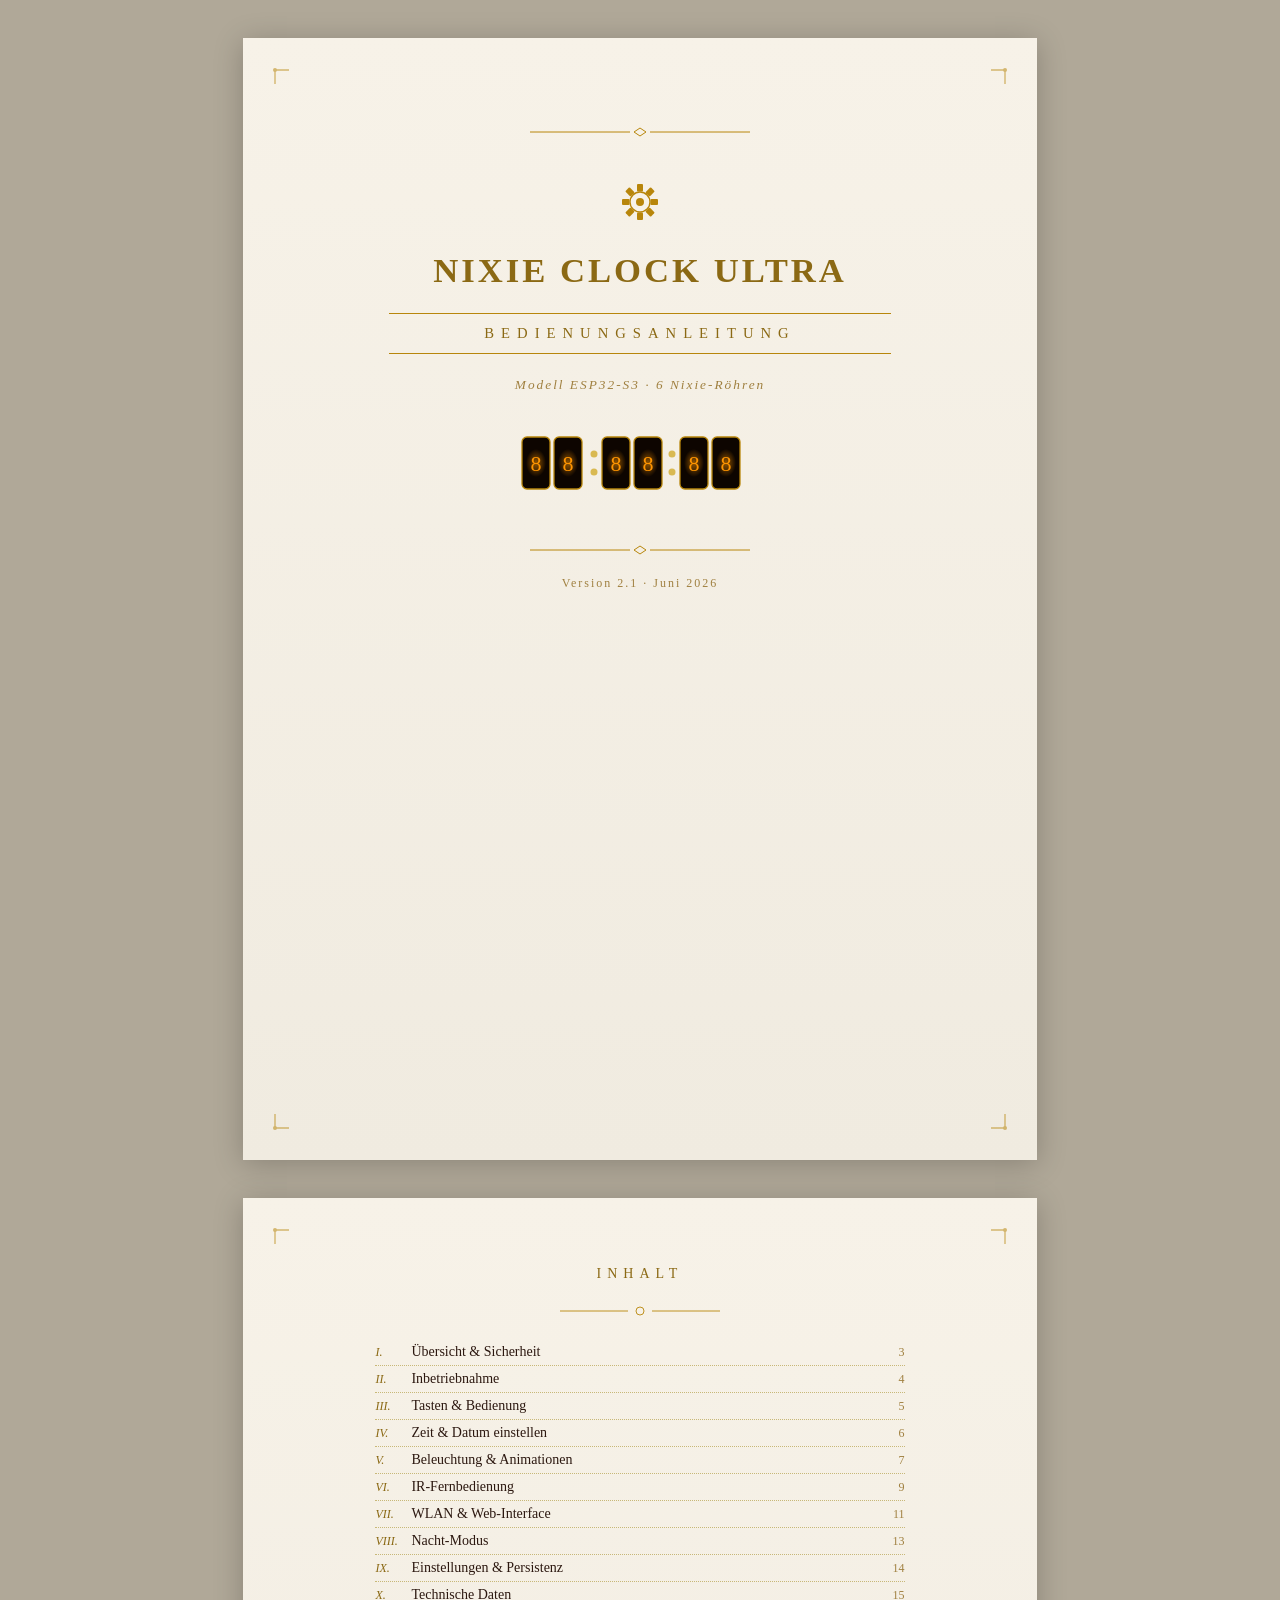
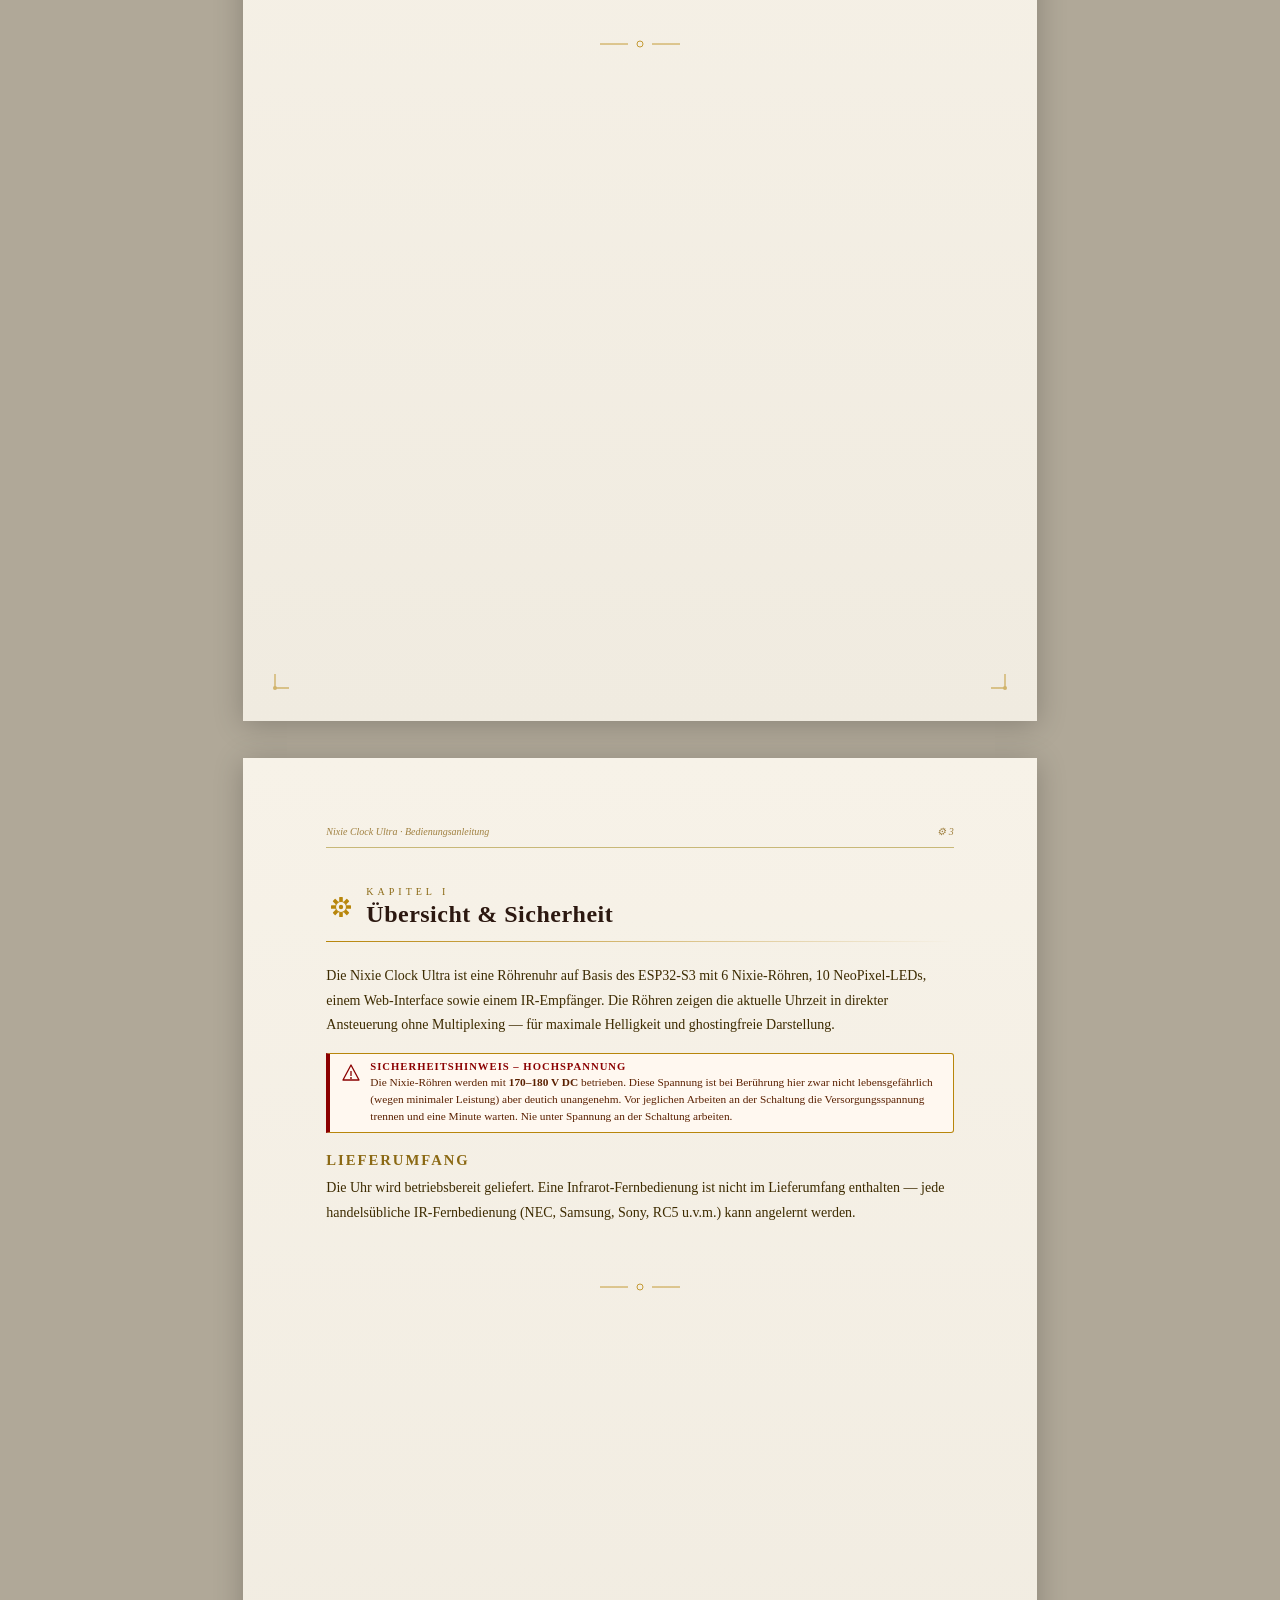
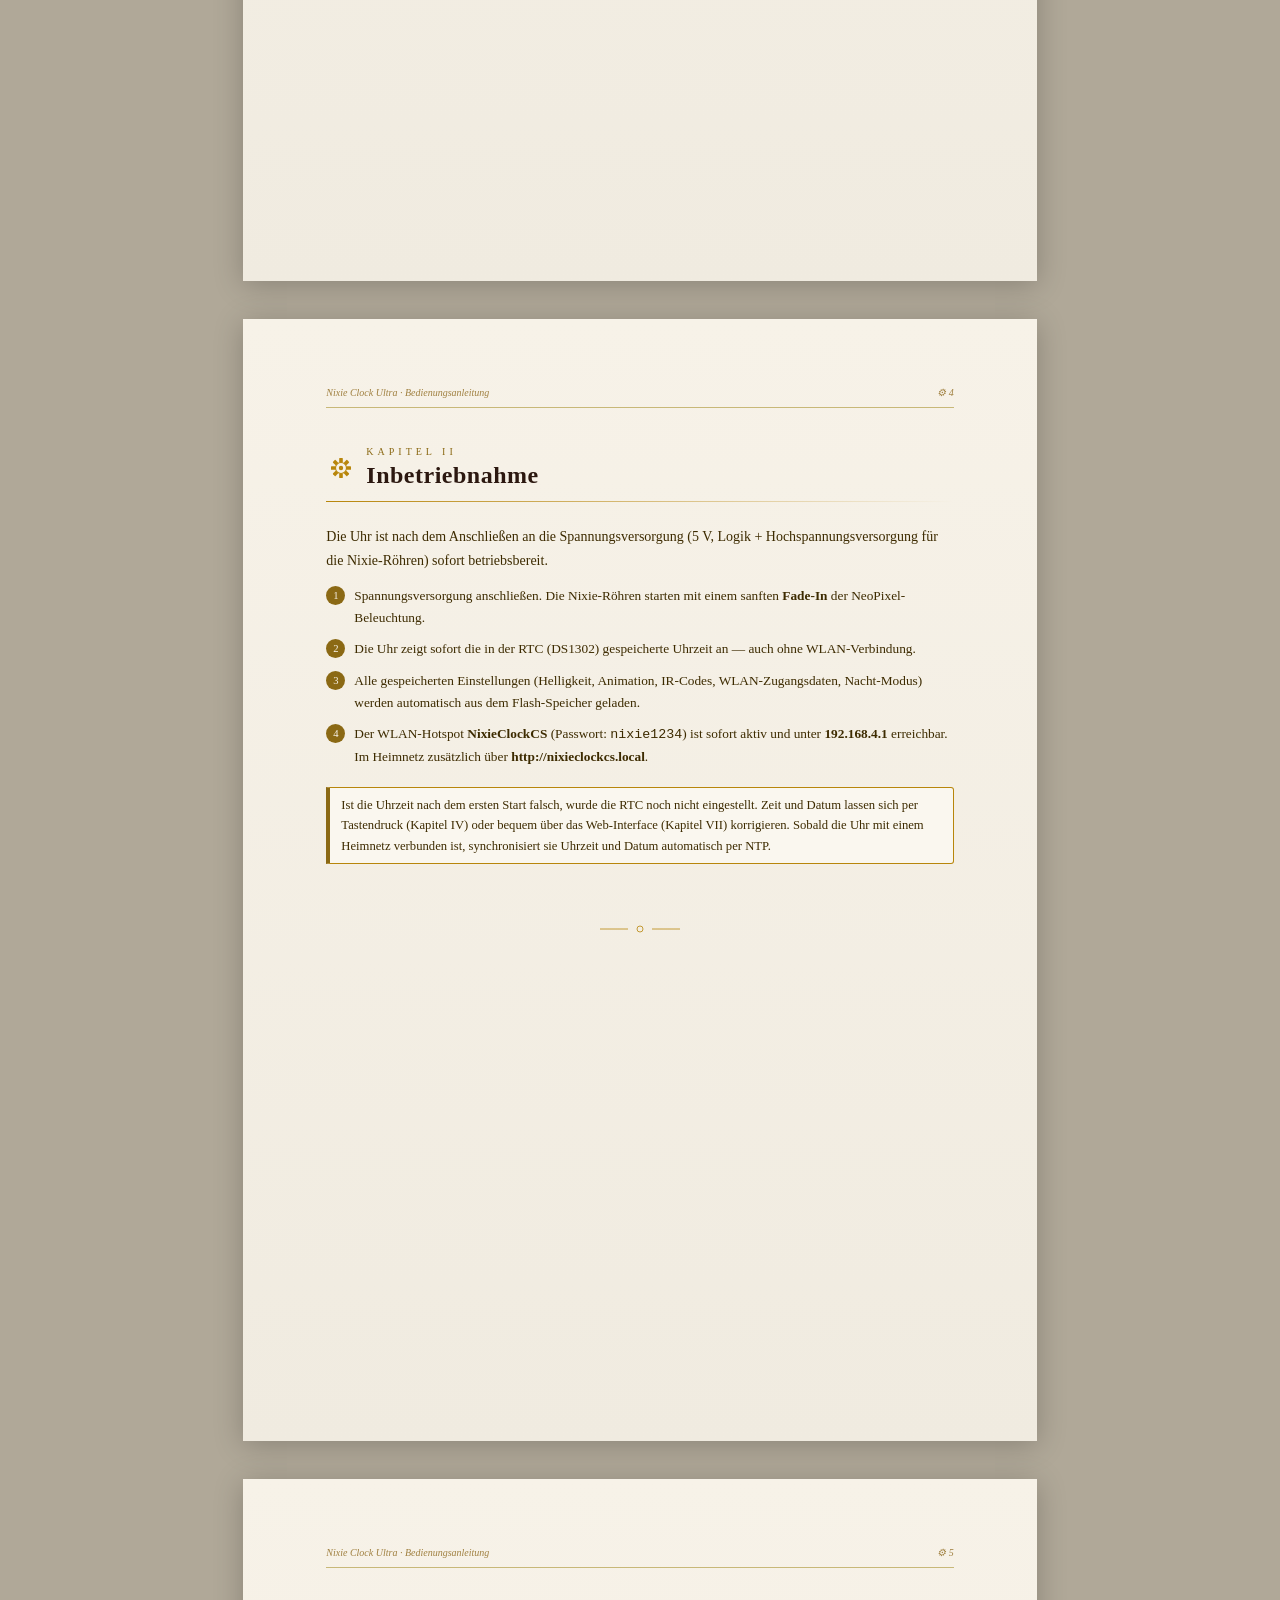
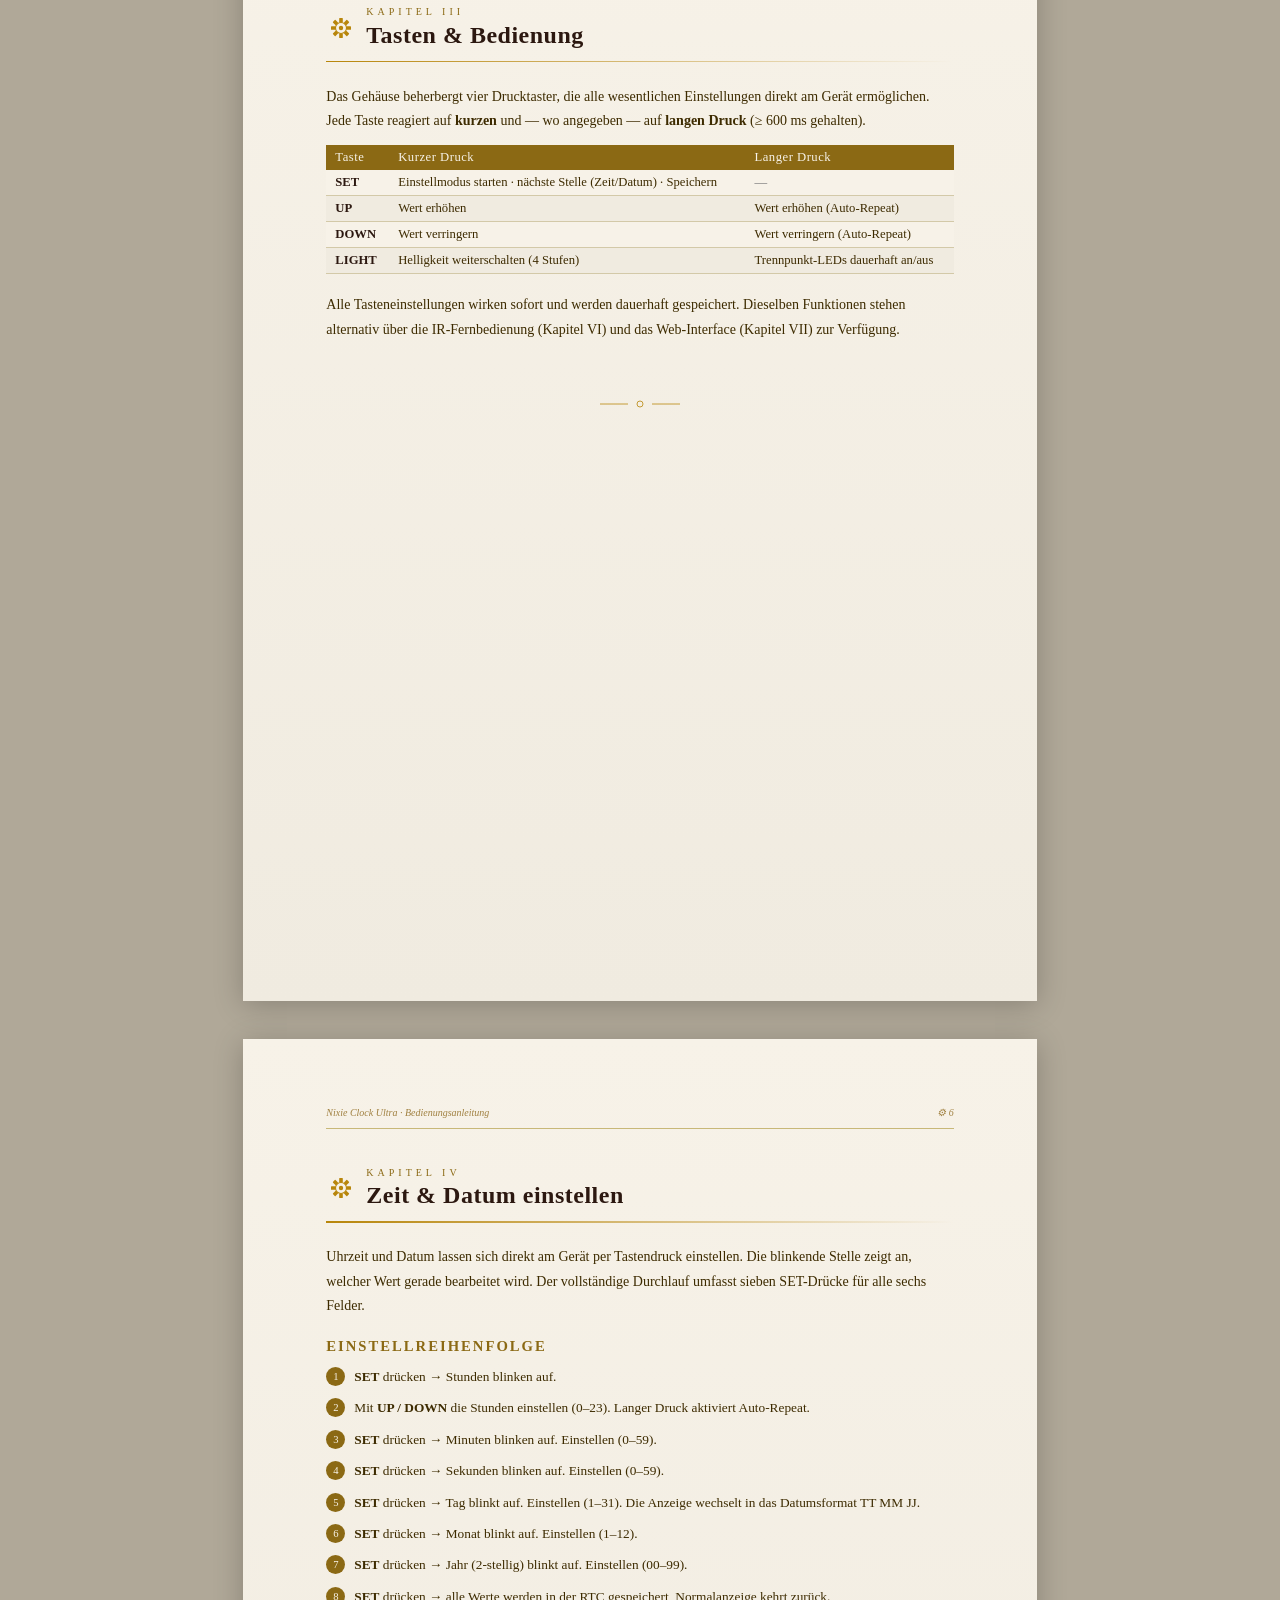
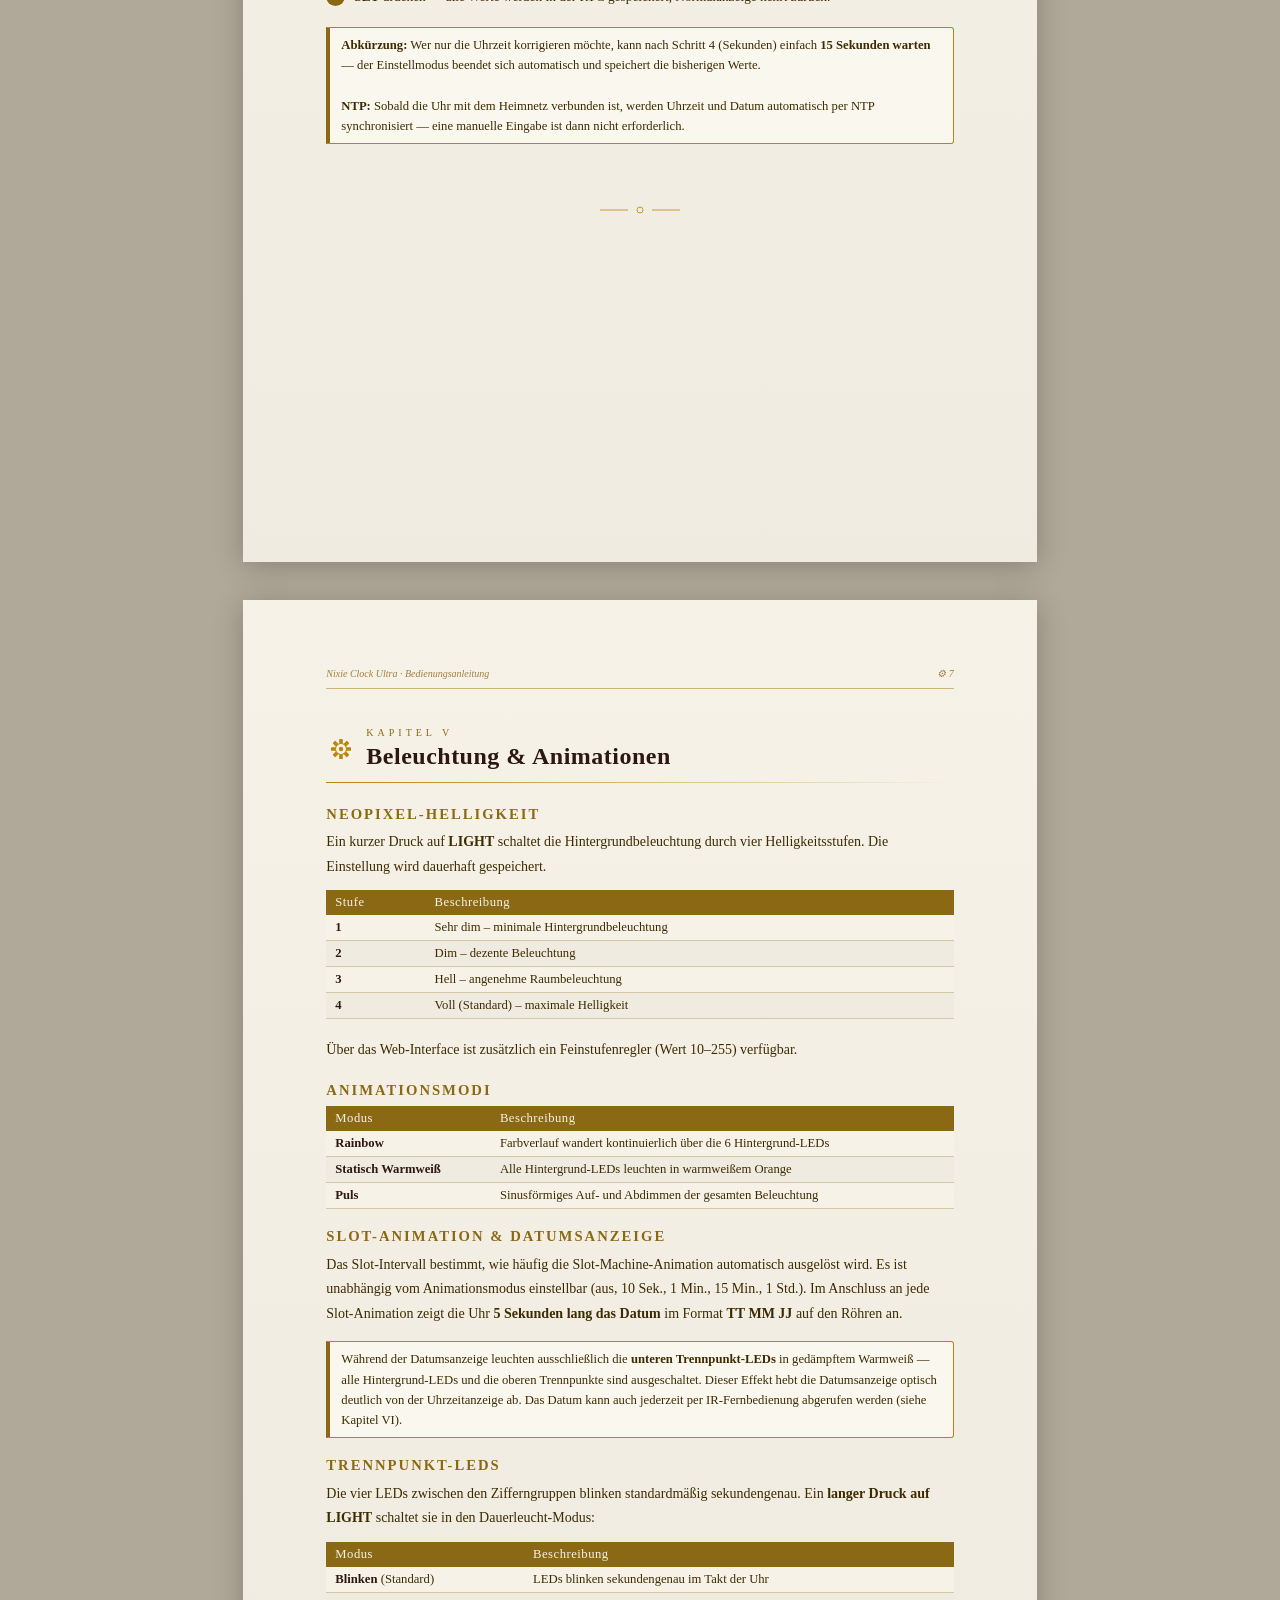
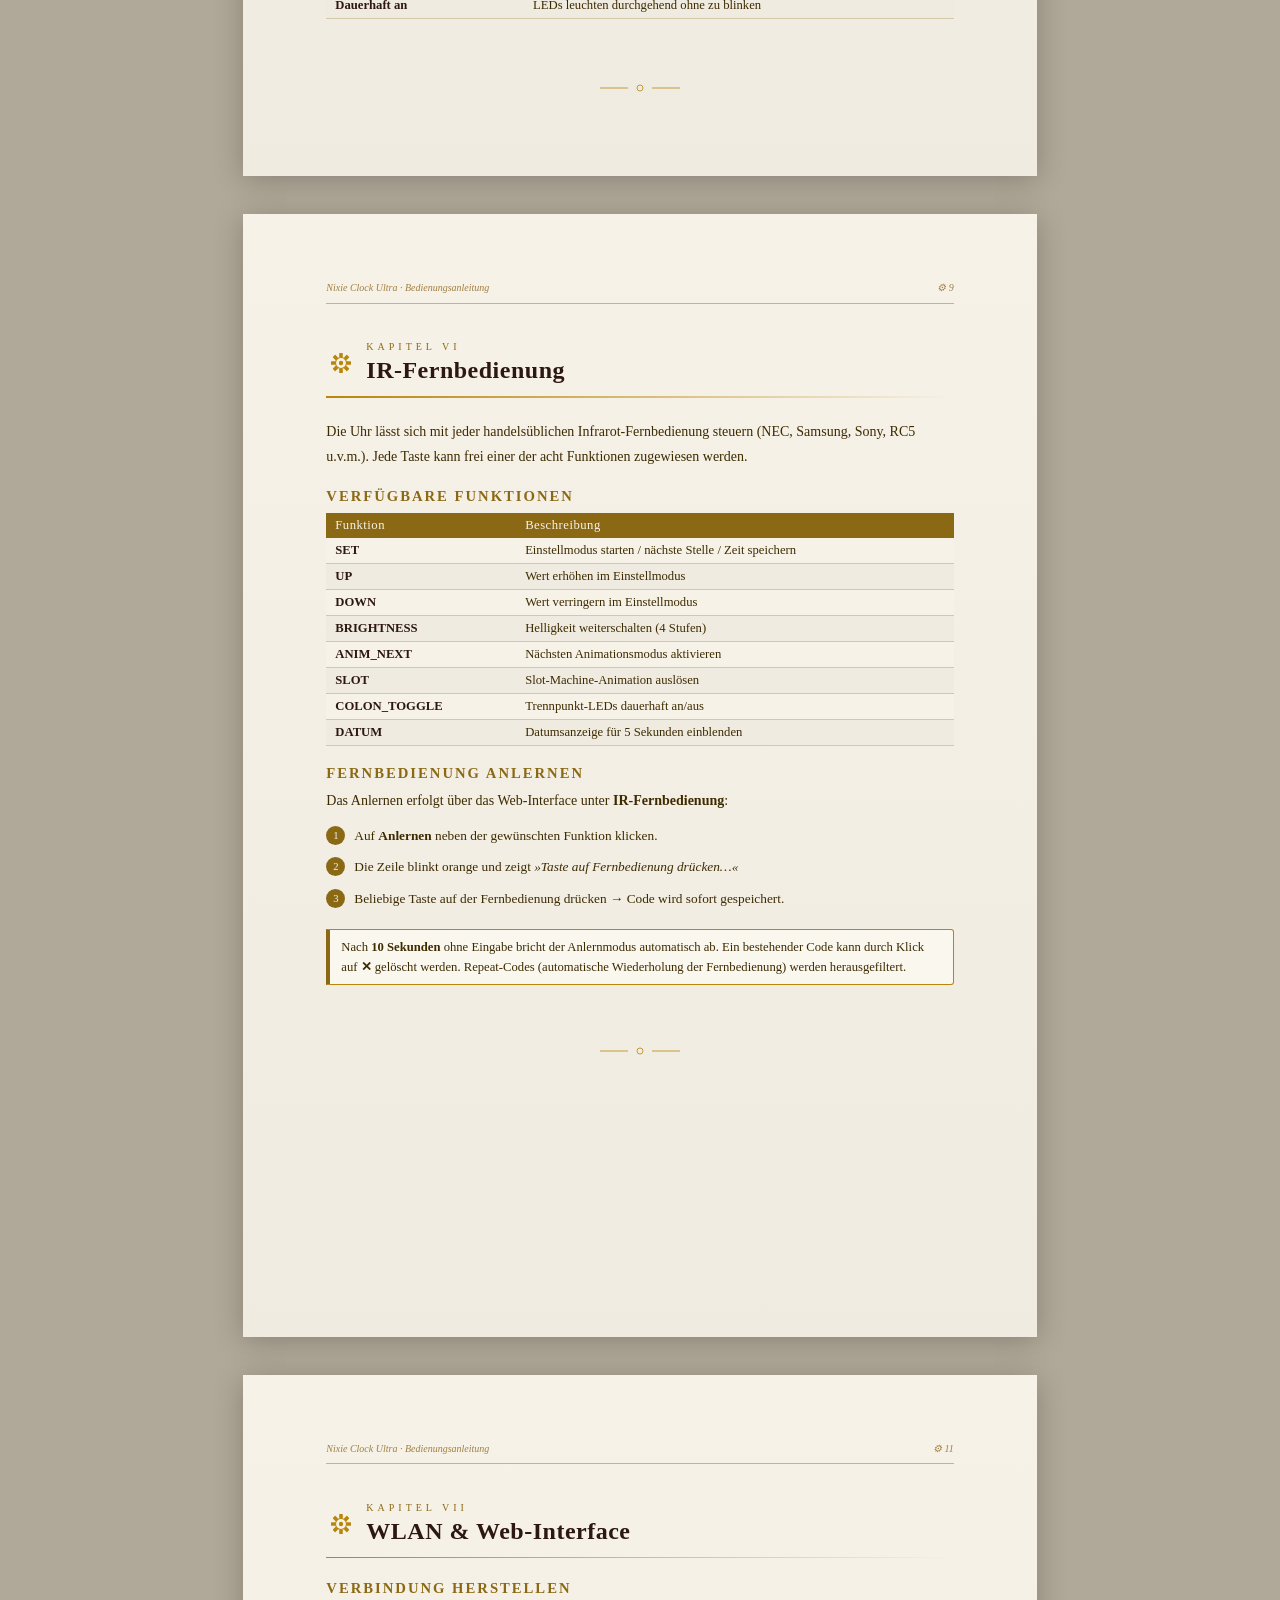
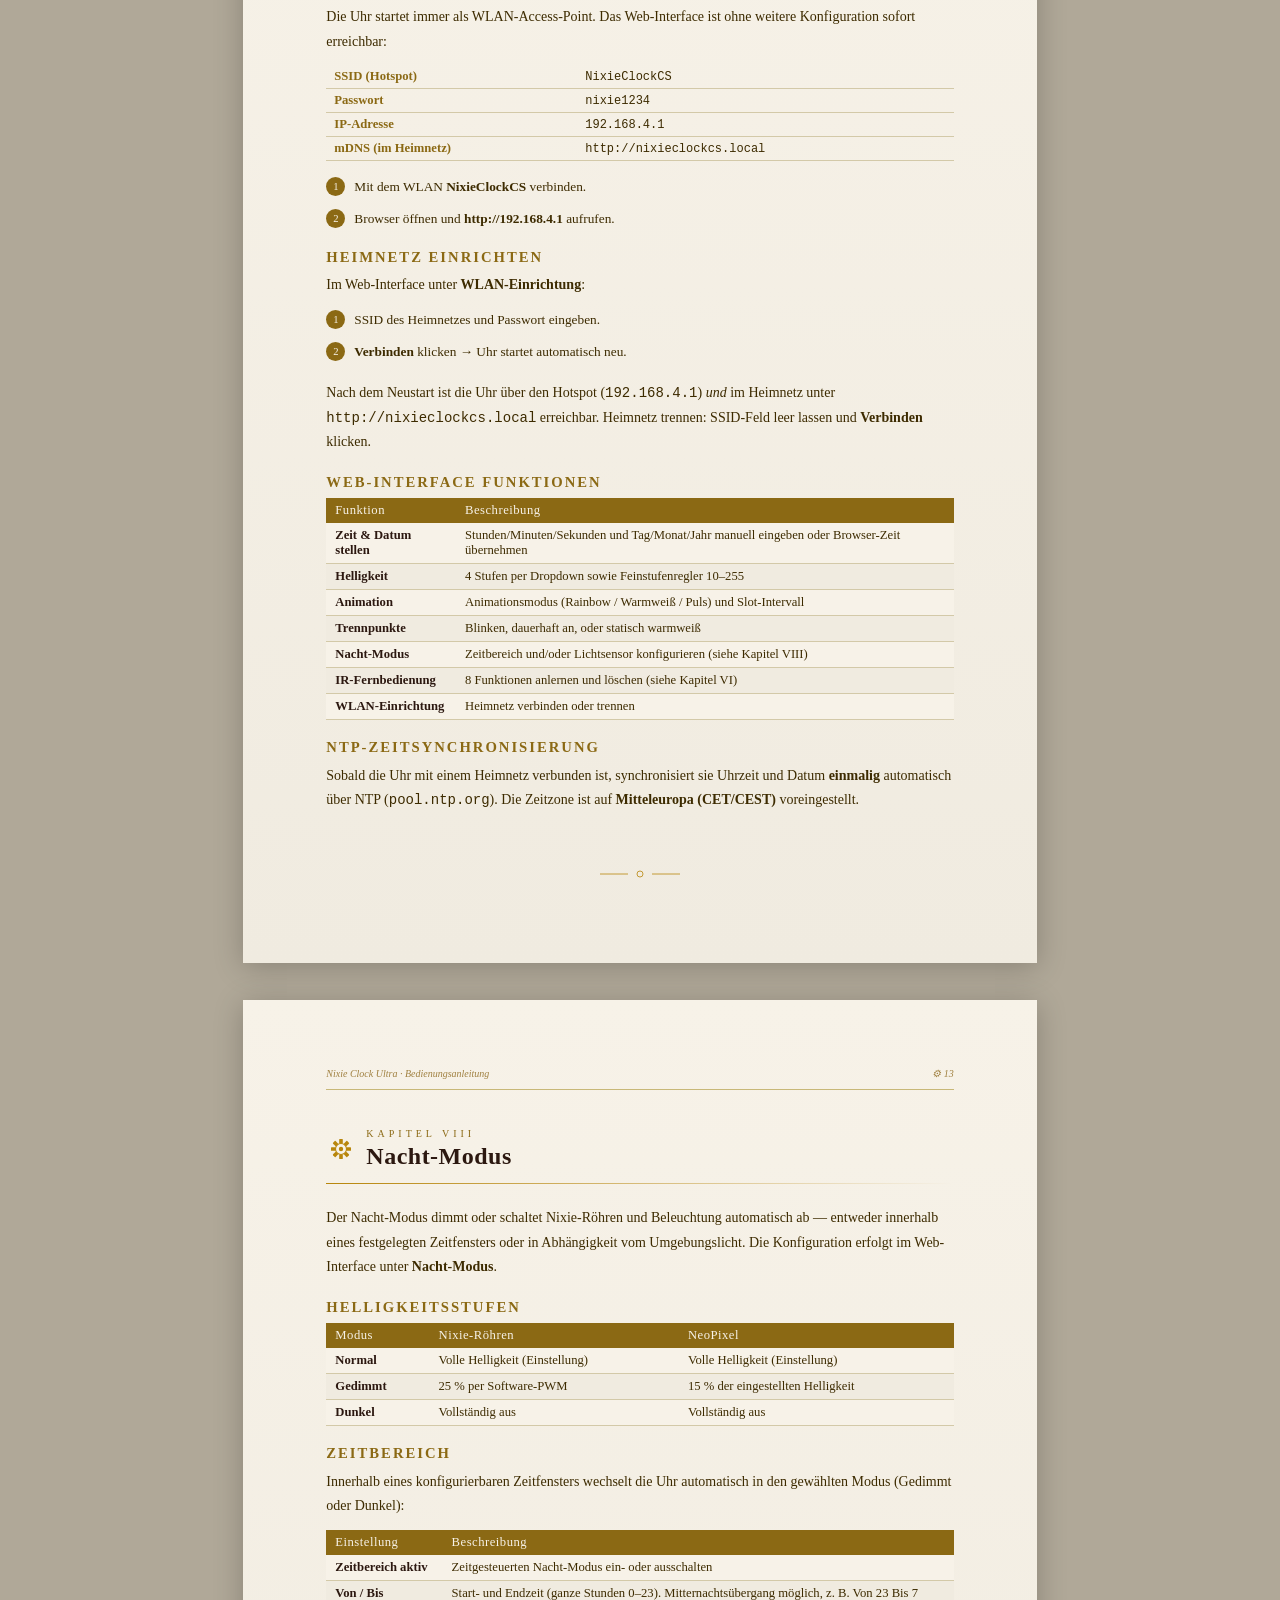
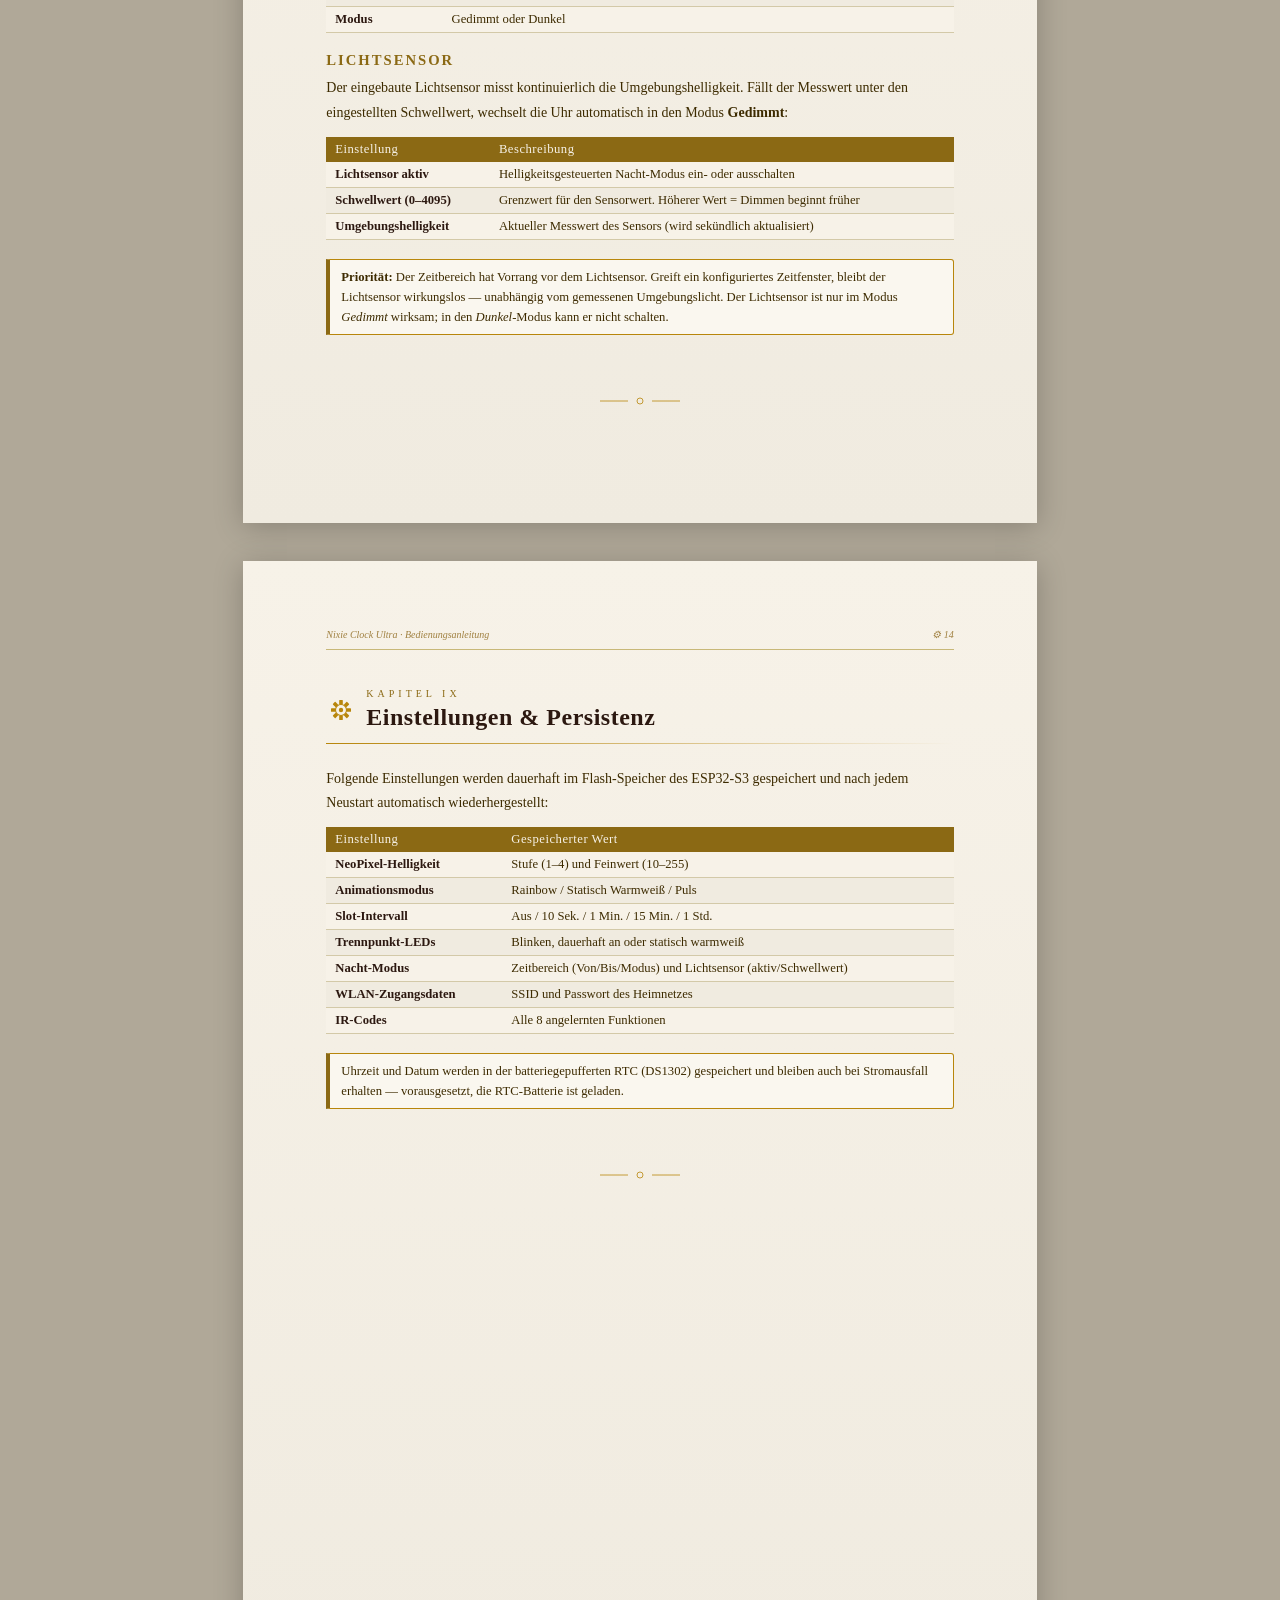
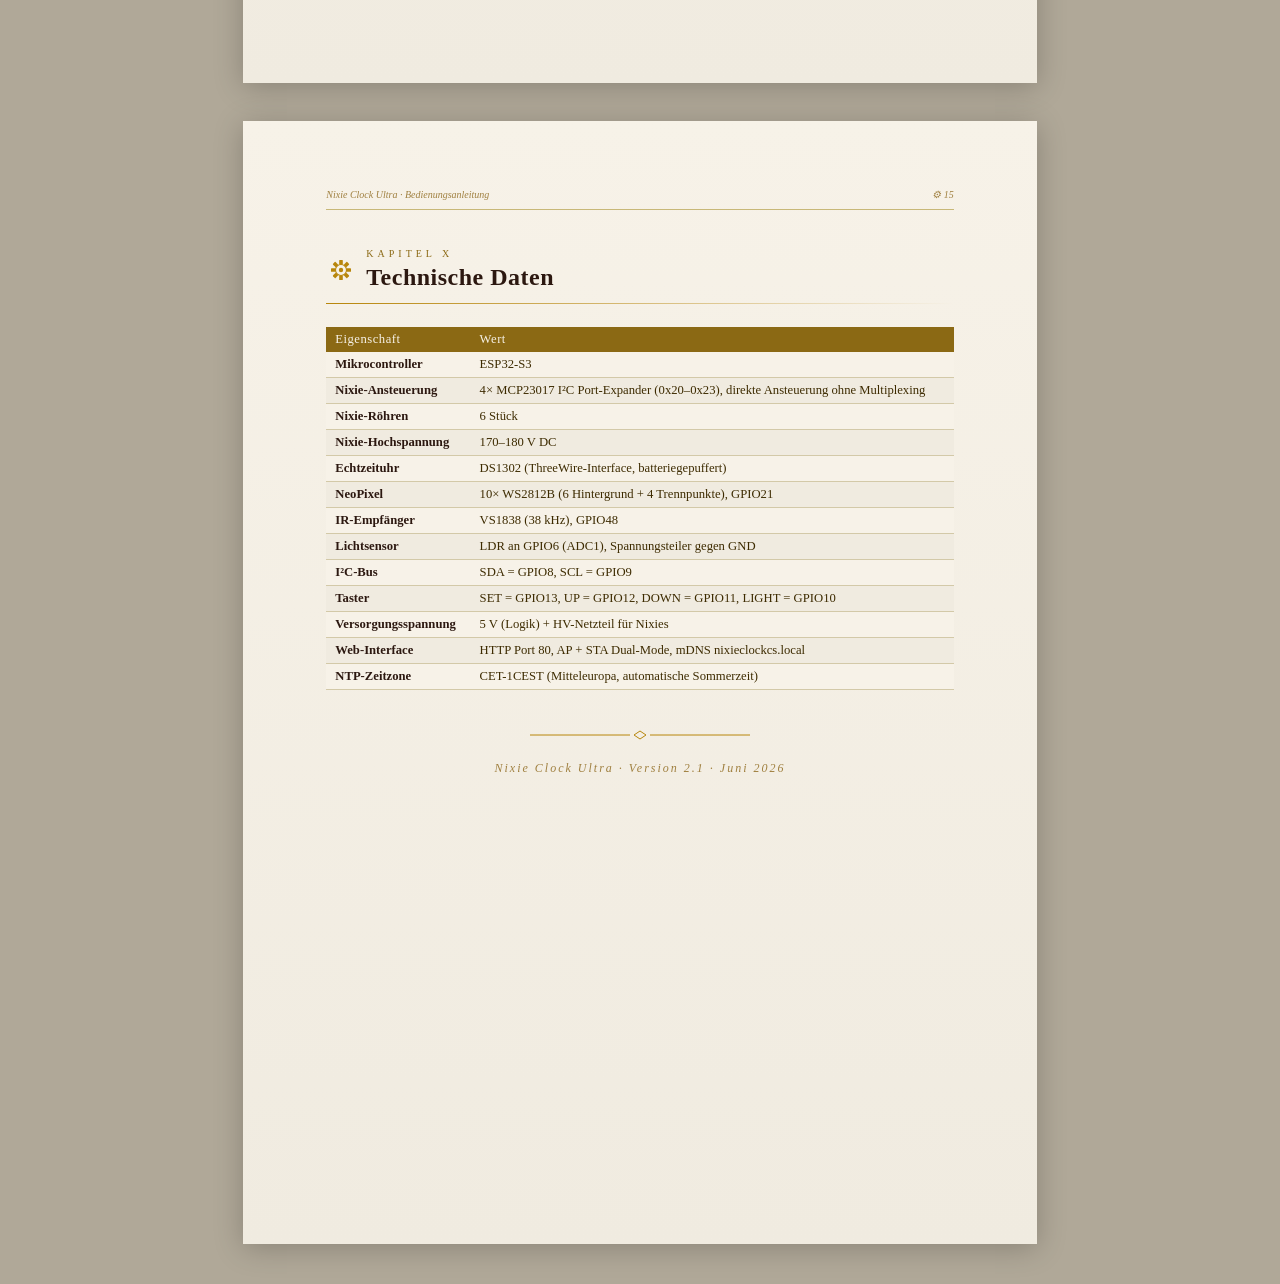
==== docs/manual/nixie-clock-ultra-bedienungsanleitung.html @ a31f2757 "feat: Datum-IR-Taste, Datumsanzeige NeoPixel, LDR-Refresh, Web-UI-Fixes, Anleitung v2.1 - IR_ACTION_" ====
<!DOCTYPE html>
<html lang="de">
<head>
<meta charset="UTF-8">
<meta name="viewport" content="width=device-width, initial-scale=1.0">
<title>Nixie Clock Ultra – Bedienungsanleitung</title>
<style>
/* ── Custom Properties ─────────────────────────────────────────── */
:root {
  --pg-light: #f7f2e8;
  --pg-dark:  #f0ebe0;
  --text-h:   #2c1810;
  --text-b:   #3d2b00;
  --gold:     #b8860b;
  --gold-dk:  #8b6914;
  --red-warn: #8b0000;
  --line:     #d3c9a8;
  --line-med: #c8b878;
  --hdr-txt:  #a08040;
  --warn-bg:  #fff8f0;
  --text-muted:    #777777;
  --red-warn-text: #5a2000;
  --info-bg: #faf7ef;
}

/* ── Reset ─────────────────────────────────────────────────────── */
*, *::before, *::after { box-sizing: border-box; margin: 0; padding: 0; }

/* ── Body & Screen Layout ──────────────────────────────────────── */
body {
  font-family: Georgia, 'Times New Roman', serif;
  background: #b0a898;
  color: var(--text-b);
}

/* ── Page Block ────────────────────────────────────────────────── */
.page {
  width: 210mm;
  min-height: 297mm;
  margin: 10mm auto;
  background: linear-gradient(180deg, var(--pg-light) 0%, var(--pg-dark) 100%);
  padding: 18mm 22mm 16mm;
  position: relative;
  box-shadow: 0 4px 28px rgba(0,0,0,0.22);
}

/* ── Corner Ornaments ──────────────────────────────────────────── */
.corner-tl { position: absolute; top: 8mm; left: 8mm; opacity: 0.55; }
.corner-tr { position: absolute; top: 8mm; right: 8mm; opacity: 0.55; }
.corner-bl { position: absolute; bottom: 8mm; left: 8mm; opacity: 0.55; }
.corner-br { position: absolute; bottom: 8mm; right: 8mm; opacity: 0.55; }

/* ── Running Header ────────────────────────────────────────────── */
.running-header {
  display: flex;
  justify-content: space-between;
  align-items: center;
  margin-bottom: 10mm;
  padding-bottom: 2.5mm;
  border-bottom: 0.3mm solid var(--line-med);
  font-size: 7.5pt;
  color: var(--hdr-txt);
  font-style: italic;
}

/* ── Chapter Title ─────────────────────────────────────────────── */
.chapter-title {
  display: flex;
  align-items: center;
  gap: 10px;
  margin-bottom: 3mm;
}
.chapter-label {
  font-size: 7.5pt;
  color: var(--gold-dk);
  letter-spacing: 4px;
  text-transform: uppercase;
  margin-bottom: 1mm;
}
.chapter-title h1 {
  font-size: 18pt;
  color: var(--text-h);
  letter-spacing: 0.5px;
  font-weight: bold;
  line-height: 1.2;
}
.chapter-rule {
  height: 0.3mm;
  background: linear-gradient(90deg, var(--gold), transparent);
  margin-bottom: 6mm;
}

/* ── Typography ────────────────────────────────────────────────── */
p  { font-size: 10.5pt; line-height: 1.75; margin-bottom: 3mm; color: var(--text-b); }
h2 { font-size: 11pt; color: var(--gold-dk); letter-spacing: 2px;
     text-transform: uppercase; margin: 5mm 0 2mm; font-weight: bold; }

/* ── Section Label ─────────────────────────────────────────────── */
.section-label {
  font-size: 8.5pt;
  color: var(--gold-dk);
  font-weight: bold;
  letter-spacing: 2px;
  text-transform: uppercase;
  margin: 5mm 0 2mm;
  border-bottom: 0.2mm solid var(--line);
  padding-bottom: 1mm;
}

/* ── Data Table ────────────────────────────────────────────────── */
.data-table { width: 100%; border-collapse: collapse; font-size: 9.5pt; margin: 2mm 0 5mm; }
.data-table thead tr { background: var(--gold-dk); }
.data-table thead th {
  color: var(--pg-light); padding: 5px 9px;
  text-align: left; font-weight: normal; letter-spacing: 0.5px;
}
.data-table tbody tr:nth-child(odd)  { background: var(--pg-light); }
.data-table tbody tr:nth-child(even) { background: var(--pg-dark); }
.data-table tbody td {
  padding: 5px 9px; border-bottom: 0.2mm solid var(--line); color: var(--text-b);
}
.data-table tbody td strong { color: var(--text-h); }
.data-table tbody td em { color: var(--text-muted); font-style: normal; }

/* ── Warning Box ───────────────────────────────────────────────── */
.warning-box {
  display: flex; gap: 9px; align-items: flex-start;
  border: 0.3mm solid var(--gold);
  border-left: 1.2mm solid var(--red-warn);
  background: var(--warn-bg);
  padding: 7px 11px;
  border-radius: 0 3px 3px 0;
  margin: 4mm 0;
}
.warn-title {
  font-size: 8pt; color: var(--red-warn); font-weight: bold;
  letter-spacing: 1px; text-transform: uppercase; margin-bottom: 2px;
}
.warning-box p { font-size: 8.5pt; color: var(--red-warn-text); margin: 0; line-height: 1.5; }

/* ── Numbered Steps ────────────────────────────────────────────── */
.steps { display: flex; flex-direction: column; gap: 2.5mm; margin: 3mm 0 5mm; }
.step  { display: flex; gap: 9px; align-items: flex-start; }
.step-num {
  width: 19px; height: 19px; flex-shrink: 0; border-radius: 50%;
  background: var(--gold-dk); color: var(--pg-light);
  font-size: 8pt; display: flex; align-items: center; justify-content: center;
  margin-top: 1px;
}
.step p { margin: 0; font-size: 10pt; line-height: 1.65; }

/* ── Info Box ──────────────────────────────────────────────────── */
.info-box {
  border: 0.3mm solid var(--gold);
  border-left: 1.2mm solid var(--gold-dk);
  background: var(--info-bg);
  padding: 7px 11px;
  border-radius: 0 3px 3px 0;
  margin: 4mm 0;
  font-size: 9.5pt;
  color: var(--text-b);
  line-height: 1.6;
}

/* ── Ornament Lines ────────────────────────────────────────────── */
.ornament-line  { display: block; margin: 5mm auto; }
.ornament-small { display: block; margin: 6mm auto; }

/* ── TOC ───────────────────────────────────────────────────────── */
.toc-heading {
  text-align: center;
  font-size: 10.5pt;
  color: var(--gold-dk);
  letter-spacing: 6px;
  text-transform: uppercase;
  margin-bottom: 6mm;
}
.toc-entry {
  display: flex; align-items: baseline; gap: 4px;
  padding: 5px 0; border-bottom: 0.2mm dotted var(--line-med);
  font-size: 10.5pt;
}
.toc-entry:last-child { border-bottom: none; }
.toc-num   { color: var(--gold-dk); min-width: 32px; font-style: italic; font-size: 9pt; }
.toc-title { color: var(--text-h); flex: 1; }
.toc-page  { color: var(--hdr-txt); font-size: 9pt; text-align: right; min-width: 18px; }

/* ── Connectivity Info Box ─────────────────────────────────────── */
.conn-table { width: 100%; border-collapse: collapse; font-size: 9.5pt; margin: 2mm 0 4mm; }
.conn-table td { padding: 4px 8px; border-bottom: 0.2mm solid var(--line); }
.conn-table td:first-child { color: var(--gold-dk); font-weight: bold; width: 40%; }
.conn-table td:last-child  { color: var(--text-b); font-family: 'Courier New', monospace; font-size: 9pt; }

/* ── Print ─────────────────────────────────────────────────────── */
@media print {
  @page { size: A4 portrait; margin: 0; }
  body  { background: none; }
  .page {
    margin: 0; box-shadow: none;
    width: 100%; min-height: 297mm;
    break-after: page;
  }
  .no-break { break-inside: avoid; }
  thead { display: table-header-group; }
}
</style>
</head>
<body>

<!-- ═══════════ TITELSEITE ═══════════ -->
<div class="page">
  <svg class="corner-tl" width="36" height="36" viewBox="0 0 36 36"><path d="M2,2 L2,16 M2,2 L16,2" stroke="#b8860b" stroke-width="1.4" fill="none"/><circle cx="2" cy="2" r="2" fill="#b8860b"/></svg>
  <svg class="corner-tr" width="36" height="36" viewBox="0 0 36 36"><path d="M34,2 L34,16 M34,2 L20,2" stroke="#b8860b" stroke-width="1.4" fill="none"/><circle cx="34" cy="2" r="2" fill="#b8860b"/></svg>
  <svg class="corner-bl" width="36" height="36" viewBox="0 0 36 36"><path d="M2,34 L2,20 M2,34 L16,34" stroke="#b8860b" stroke-width="1.4" fill="none"/><circle cx="2" cy="34" r="2" fill="#b8860b"/></svg>
  <svg class="corner-br" width="36" height="36" viewBox="0 0 36 36"><path d="M34,34 L34,20 M34,34 L20,34" stroke="#b8860b" stroke-width="1.4" fill="none"/><circle cx="34" cy="34" r="2" fill="#b8860b"/></svg>

  <svg class="ornament-line" width="220" height="14" viewBox="0 0 220 14">
    <line x1="0" y1="7" x2="100" y2="7" stroke="#b8860b" stroke-width="1"/>
    <polygon points="104,7 110,3 116,7 110,11" fill="none" stroke="#b8860b" stroke-width="1"/>
    <line x1="120" y1="7" x2="220" y2="7" stroke="#b8860b" stroke-width="1"/>
  </svg>

  <div style="text-align:center;margin:10mm 0 8mm">
    <svg width="52" height="52" viewBox="0 0 52 52" style="display:block;margin:0 auto 6mm">
      <g transform="translate(26,26)">
        <circle r="10" fill="var(--pg-light)" stroke="var(--gold)" stroke-width="1.4"/>
        <circle r="4"  fill="var(--gold)"/>
        <rect x="-3" y="-18" width="6" height="7.5" rx="1" fill="var(--gold)" transform="rotate(0)"/>
        <rect x="-3" y="-18" width="6" height="7.5" rx="1" fill="var(--gold)" transform="rotate(45)"/>
        <rect x="-3" y="-18" width="6" height="7.5" rx="1" fill="var(--gold)" transform="rotate(90)"/>
        <rect x="-3" y="-18" width="6" height="7.5" rx="1" fill="var(--gold)" transform="rotate(135)"/>
        <rect x="-3" y="-18" width="6" height="7.5" rx="1" fill="var(--gold)" transform="rotate(180)"/>
        <rect x="-3" y="-18" width="6" height="7.5" rx="1" fill="var(--gold)" transform="rotate(225)"/>
        <rect x="-3" y="-18" width="6" height="7.5" rx="1" fill="var(--gold)" transform="rotate(270)"/>
        <rect x="-3" y="-18" width="6" height="7.5" rx="1" fill="var(--gold)" transform="rotate(315)"/>
      </g>
    </svg>

    <div style="font-size:26pt;font-weight:bold;color:var(--gold-dk);letter-spacing:3px;text-transform:uppercase">
      Nixie Clock Ultra
    </div>

    <div style="margin:6mm auto;width:80%;border-top:0.4mm solid var(--gold);border-bottom:0.4mm solid var(--gold);padding:3mm 0">
      <div style="font-size:11pt;color:var(--gold-dk);letter-spacing:7px;text-transform:uppercase">
        Bedienungsanleitung
      </div>
    </div>

    <div style="font-size:10pt;color:var(--hdr-txt);letter-spacing:2px;font-style:italic">
      Modell ESP32-S3 &middot; 6 Nixie-Röhren
    </div>
  </div>

  <div style="text-align:center;margin:10mm 0">
    <svg width="240" height="70" viewBox="0 0 240 70">
      <defs>
        <radialGradient id="nixieGlow" cx="50%" cy="50%" r="50%">
          <stop offset="0%"   stop-color="#ff9500" stop-opacity="0.55"/>
          <stop offset="100%" stop-color="#ff9500" stop-opacity="0"/>
        </radialGradient>
      </defs>
      <rect x="2"   y="6" width="28" height="52" rx="5" fill="#0d0500" stroke="#b8860b" stroke-width="1.3"/>
      <ellipse cx="16"  cy="32" rx="10" ry="14" fill="url(#nixieGlow)"/>
      <text x="16"  y="40" text-anchor="middle" font-size="22" font-family="Georgia,serif" fill="#ff9500">8</text>
      <rect x="34"  y="6" width="28" height="52" rx="5" fill="#0d0500" stroke="#b8860b" stroke-width="1.3"/>
      <ellipse cx="48"  cy="32" rx="10" ry="14" fill="url(#nixieGlow)"/>
      <text x="48"  y="40" text-anchor="middle" font-size="22" font-family="Georgia,serif" fill="#ff9500">8</text>
      <circle cx="74"  cy="23" r="3.5" fill="#d4af37" opacity="0.85"/>
      <circle cx="74"  cy="41" r="3.5" fill="#d4af37" opacity="0.85"/>
      <rect x="82"  y="6" width="28" height="52" rx="5" fill="#0d0500" stroke="#b8860b" stroke-width="1.3"/>
      <ellipse cx="96"  cy="32" rx="10" ry="14" fill="url(#nixieGlow)"/>
      <text x="96"  y="40" text-anchor="middle" font-size="22" font-family="Georgia,serif" fill="#ff9500">8</text>
      <rect x="114" y="6" width="28" height="52" rx="5" fill="#0d0500" stroke="#b8860b" stroke-width="1.3"/>
      <ellipse cx="128" cy="32" rx="10" ry="14" fill="url(#nixieGlow)"/>
      <text x="128" y="40" text-anchor="middle" font-size="22" font-family="Georgia,serif" fill="#ff9500">8</text>
      <circle cx="152" cy="23" r="3.5" fill="#d4af37" opacity="0.85"/>
      <circle cx="152" cy="41" r="3.5" fill="#d4af37" opacity="0.85"/>
      <rect x="160" y="6" width="28" height="52" rx="5" fill="#0d0500" stroke="#b8860b" stroke-width="1.3"/>
      <ellipse cx="174" cy="32" rx="10" ry="14" fill="url(#nixieGlow)"/>
      <text x="174" y="40" text-anchor="middle" font-size="22" font-family="Georgia,serif" fill="#ff9500">8</text>
      <rect x="192" y="6" width="28" height="52" rx="5" fill="#0d0500" stroke="#b8860b" stroke-width="1.3"/>
      <ellipse cx="206" cy="32" rx="10" ry="14" fill="url(#nixieGlow)"/>
      <text x="206" y="40" text-anchor="middle" font-size="22" font-family="Georgia,serif" fill="#ff9500">8</text>
    </svg>
  </div>

  <svg class="ornament-line" width="220" height="14" viewBox="0 0 220 14">
    <line x1="0" y1="7" x2="100" y2="7" stroke="#b8860b" stroke-width="1"/>
    <polygon points="104,7 110,3 116,7 110,11" fill="none" stroke="#b8860b" stroke-width="1"/>
    <line x1="120" y1="7" x2="220" y2="7" stroke="#b8860b" stroke-width="1"/>
  </svg>

  <div style="text-align:center;margin-top:5mm">
    <div style="font-size:9pt;color:var(--hdr-txt);letter-spacing:2px">Version 2.1 &middot; Juni 2026</div>
  </div>
</div>

<!-- ═══════════ INHALTSVERZEICHNIS ═══════════ -->
<div class="page">
  <svg class="corner-tl" width="36" height="36" viewBox="0 0 36 36"><path d="M2,2 L2,16 M2,2 L16,2" stroke="#b8860b" stroke-width="1.4" fill="none"/><circle cx="2" cy="2" r="2" fill="#b8860b"/></svg>
  <svg class="corner-tr" width="36" height="36" viewBox="0 0 36 36"><path d="M34,2 L34,16 M34,2 L20,2" stroke="#b8860b" stroke-width="1.4" fill="none"/><circle cx="34" cy="2" r="2" fill="#b8860b"/></svg>
  <svg class="corner-bl" width="36" height="36" viewBox="0 0 36 36"><path d="M2,34 L2,20 M2,34 L16,34" stroke="#b8860b" stroke-width="1.4" fill="none"/><circle cx="2" cy="34" r="2" fill="#b8860b"/></svg>
  <svg class="corner-br" width="36" height="36" viewBox="0 0 36 36"><path d="M34,34 L34,20 M34,34 L20,34" stroke="#b8860b" stroke-width="1.4" fill="none"/><circle cx="34" cy="34" r="2" fill="#b8860b"/></svg>

  <div style="max-width:140mm;margin:0 auto">
    <div class="toc-heading">Inhalt</div>
    <svg class="ornament-line" width="160" height="12" viewBox="0 0 160 12">
      <line x1="0" y1="6" x2="68" y2="6" stroke="#b8860b" stroke-width="0.9"/>
      <circle cx="80" cy="6" r="4" fill="none" stroke="#b8860b" stroke-width="0.9"/>
      <line x1="92" y1="6" x2="160" y2="6" stroke="#b8860b" stroke-width="0.9"/>
    </svg>

    <div style="margin-top:6mm">
      <div class="toc-entry">
        <span class="toc-num">I.</span>
        <span class="toc-title">Übersicht &amp; Sicherheit</span>
        <span class="toc-page">3</span>
      </div>
      <div class="toc-entry">
        <span class="toc-num">II.</span>
        <span class="toc-title">Inbetriebnahme</span>
        <span class="toc-page">4</span>
      </div>
      <div class="toc-entry">
        <span class="toc-num">III.</span>
        <span class="toc-title">Tasten &amp; Bedienung</span>
        <span class="toc-page">5</span>
      </div>
      <div class="toc-entry">
        <span class="toc-num">IV.</span>
        <span class="toc-title">Zeit &amp; Datum einstellen</span>
        <span class="toc-page">6</span>
      </div>
      <div class="toc-entry">
        <span class="toc-num">V.</span>
        <span class="toc-title">Beleuchtung &amp; Animationen</span>
        <span class="toc-page">7</span>
      </div>
      <div class="toc-entry">
        <span class="toc-num">VI.</span>
        <span class="toc-title">IR-Fernbedienung</span>
        <span class="toc-page">9</span>
      </div>
      <div class="toc-entry">
        <span class="toc-num">VII.</span>
        <span class="toc-title">WLAN &amp; Web-Interface</span>
        <span class="toc-page">11</span>
      </div>
      <div class="toc-entry">
        <span class="toc-num">VIII.</span>
        <span class="toc-title">Nacht-Modus</span>
        <span class="toc-page">13</span>
      </div>
      <div class="toc-entry">
        <span class="toc-num">IX.</span>
        <span class="toc-title">Einstellungen &amp; Persistenz</span>
        <span class="toc-page">14</span>
      </div>
      <div class="toc-entry">
        <span class="toc-num">X.</span>
        <span class="toc-title">Technische Daten</span>
        <span class="toc-page">15</span>
      </div>
    </div>

    <div style="margin-top:8mm;text-align:center">
      <svg class="ornament-small" width="80" height="10" viewBox="0 0 80 10">
        <line x1="0" y1="5" x2="28" y2="5" stroke="#b8860b" stroke-width="0.8"/>
        <circle cx="40" cy="5" r="3" fill="none" stroke="#b8860b" stroke-width="0.8"/>
        <line x1="52" y1="5" x2="80" y2="5" stroke="#b8860b" stroke-width="0.8"/>
      </svg>
    </div>
  </div>
</div>

<!-- ═══════════ KAPITEL I ═══════════ -->
<div class="page">
  <div class="running-header">
    <span>Nixie Clock Ultra &middot; Bedienungsanleitung</span>
    <span>⚙ 3</span>
  </div>

  <div class="chapter-title">
    <svg width="30" height="30" viewBox="0 0 30 30" style="flex-shrink:0"><g transform="translate(15,15)"><circle r="5.5" fill="var(--pg-light)" stroke="var(--gold)" stroke-width="1.1"/><circle r="2.2" fill="var(--gold)"/><rect x="-1.8" y="-10" width="3.6" height="4.5" rx="0.6" fill="var(--gold)" transform="rotate(0)"/><rect x="-1.8" y="-10" width="3.6" height="4.5" rx="0.6" fill="var(--gold)" transform="rotate(45)"/><rect x="-1.8" y="-10" width="3.6" height="4.5" rx="0.6" fill="var(--gold)" transform="rotate(90)"/><rect x="-1.8" y="-10" width="3.6" height="4.5" rx="0.6" fill="var(--gold)" transform="rotate(135)"/><rect x="-1.8" y="-10" width="3.6" height="4.5" rx="0.6" fill="var(--gold)" transform="rotate(180)"/><rect x="-1.8" y="-10" width="3.6" height="4.5" rx="0.6" fill="var(--gold)" transform="rotate(225)"/><rect x="-1.8" y="-10" width="3.6" height="4.5" rx="0.6" fill="var(--gold)" transform="rotate(270)"/><rect x="-1.8" y="-10" width="3.6" height="4.5" rx="0.6" fill="var(--gold)" transform="rotate(315)"/></g></svg>
    <div>
      <div class="chapter-label">Kapitel I</div>
      <h1>Übersicht &amp; Sicherheit</h1>
    </div>
  </div>
  <div class="chapter-rule"></div>

  <p>Die Nixie Clock Ultra ist eine Röhrenuhr auf Basis des ESP32-S3 mit 6 Nixie-Röhren, 10 NeoPixel-LEDs, einem Web-Interface sowie einem IR-Empfänger. Die Röhren zeigen die aktuelle Uhrzeit in direkter Ansteuerung ohne Multiplexing — für maximale Helligkeit und ghostingfreie Darstellung.</p>

  <div class="warning-box no-break">
    <svg width="20" height="20" viewBox="0 0 20 20" style="flex-shrink:0;margin-top:2px">
      <polygon points="10,2 18,17 2,17" fill="none" stroke="#8b0000" stroke-width="1.3" stroke-linejoin="round"/>
      <line x1="10" y1="8" x2="10" y2="13" stroke="#8b0000" stroke-width="1.3"/>
      <circle cx="10" cy="15" r="0.9" fill="#8b0000"/>
    </svg>
    <div>
      <div class="warn-title">Sicherheitshinweis – Hochspannung</div>
      <p>Die Nixie-Röhren werden mit <strong>170–180 V DC</strong> betrieben. Diese Spannung ist bei Berührung hier zwar nicht lebensgefährlich (wegen minimaler Leistung) aber deutich unangenehm. Vor jeglichen Arbeiten an der Schaltung die Versorgungsspannung trennen und eine Minute warten. Nie unter Spannung an der Schaltung arbeiten.</p>
    </div>
  </div>

  <h2>Lieferumfang</h2>
  <p>Die Uhr wird betriebsbereit geliefert. Eine Infrarot-Fernbedienung ist nicht im Lieferumfang enthalten — jede handelsübliche IR-Fernbedienung (NEC, Samsung, Sony, RC5 u.v.m.) kann angelernt werden.</p>

  <div style="margin-top:auto;padding-top:6mm;text-align:center">
    <svg class="ornament-small" width="80" height="10" viewBox="0 0 80 10"><line x1="0" y1="5" x2="28" y2="5" stroke="#b8860b" stroke-width="0.8"/><circle cx="40" cy="5" r="3" fill="none" stroke="#b8860b" stroke-width="0.8"/><line x1="52" y1="5" x2="80" y2="5" stroke="#b8860b" stroke-width="0.8"/></svg>
  </div>
</div>

<!-- ═══════════ KAPITEL II ═══════════ -->
<div class="page">
  <div class="running-header">
    <span>Nixie Clock Ultra &middot; Bedienungsanleitung</span>
    <span>⚙ 4</span>
  </div>

  <div class="chapter-title">
    <svg width="30" height="30" viewBox="0 0 30 30" style="flex-shrink:0"><g transform="translate(15,15)"><circle r="5.5" fill="var(--pg-light)" stroke="var(--gold)" stroke-width="1.1"/><circle r="2.2" fill="var(--gold)"/><rect x="-1.8" y="-10" width="3.6" height="4.5" rx="0.6" fill="var(--gold)" transform="rotate(0)"/><rect x="-1.8" y="-10" width="3.6" height="4.5" rx="0.6" fill="var(--gold)" transform="rotate(45)"/><rect x="-1.8" y="-10" width="3.6" height="4.5" rx="0.6" fill="var(--gold)" transform="rotate(90)"/><rect x="-1.8" y="-10" width="3.6" height="4.5" rx="0.6" fill="var(--gold)" transform="rotate(135)"/><rect x="-1.8" y="-10" width="3.6" height="4.5" rx="0.6" fill="var(--gold)" transform="rotate(180)"/><rect x="-1.8" y="-10" width="3.6" height="4.5" rx="0.6" fill="var(--gold)" transform="rotate(225)"/><rect x="-1.8" y="-10" width="3.6" height="4.5" rx="0.6" fill="var(--gold)" transform="rotate(270)"/><rect x="-1.8" y="-10" width="3.6" height="4.5" rx="0.6" fill="var(--gold)" transform="rotate(315)"/></g></svg>
    <div>
      <div class="chapter-label">Kapitel II</div>
      <h1>Inbetriebnahme</h1>
    </div>
  </div>
  <div class="chapter-rule"></div>

  <p>Die Uhr ist nach dem Anschließen an die Spannungsversorgung (5 V, Logik + Hochspannungsversorgung für die Nixie-Röhren) sofort betriebsbereit.</p>

  <div class="steps">
    <div class="step">
      <div class="step-num">1</div>
      <p>Spannungsversorgung anschließen. Die Nixie-Röhren starten mit einem sanften <strong>Fade-In</strong> der NeoPixel-Beleuchtung.</p>
    </div>
    <div class="step">
      <div class="step-num">2</div>
      <p>Die Uhr zeigt sofort die in der RTC (DS1302) gespeicherte Uhrzeit an — auch ohne WLAN-Verbindung.</p>
    </div>
    <div class="step">
      <div class="step-num">3</div>
      <p>Alle gespeicherten Einstellungen (Helligkeit, Animation, IR-Codes, WLAN-Zugangsdaten, Nacht-Modus) werden automatisch aus dem Flash-Speicher geladen.</p>
    </div>
    <div class="step">
      <div class="step-num">4</div>
      <p>Der WLAN-Hotspot <strong>NixieClockCS</strong> (Passwort: <code>nixie1234</code>) ist sofort aktiv und unter <strong>192.168.4.1</strong> erreichbar. Im Heimnetz zusätzlich über <strong>http://nixieclockcs.local</strong>.</p>
    </div>
  </div>

  <div class="info-box no-break">
    Ist die Uhrzeit nach dem ersten Start falsch, wurde die RTC noch nicht eingestellt. Zeit und Datum lassen sich per Tastendruck (Kapitel IV) oder bequem über das Web-Interface (Kapitel VII) korrigieren. Sobald die Uhr mit einem Heimnetz verbunden ist, synchronisiert sie Uhrzeit und Datum automatisch per NTP.
  </div>

  <div style="margin-top:auto;padding-top:6mm;text-align:center">
    <svg class="ornament-small" width="80" height="10" viewBox="0 0 80 10"><line x1="0" y1="5" x2="28" y2="5" stroke="#b8860b" stroke-width="0.8"/><circle cx="40" cy="5" r="3" fill="none" stroke="#b8860b" stroke-width="0.8"/><line x1="52" y1="5" x2="80" y2="5" stroke="#b8860b" stroke-width="0.8"/></svg>
  </div>
</div>

<!-- ═══════════ KAPITEL III ═══════════ -->
<div class="page">
  <div class="running-header">
    <span>Nixie Clock Ultra &middot; Bedienungsanleitung</span>
    <span>⚙ 5</span>
  </div>
  <div class="chapter-title">
    <svg width="30" height="30" viewBox="0 0 30 30" style="flex-shrink:0"><g transform="translate(15,15)"><circle r="5.5" fill="var(--pg-light)" stroke="var(--gold)" stroke-width="1.1"/><circle r="2.2" fill="var(--gold)"/><rect x="-1.8" y="-10" width="3.6" height="4.5" rx="0.6" fill="var(--gold)" transform="rotate(0)"/><rect x="-1.8" y="-10" width="3.6" height="4.5" rx="0.6" fill="var(--gold)" transform="rotate(45)"/><rect x="-1.8" y="-10" width="3.6" height="4.5" rx="0.6" fill="var(--gold)" transform="rotate(90)"/><rect x="-1.8" y="-10" width="3.6" height="4.5" rx="0.6" fill="var(--gold)" transform="rotate(135)"/><rect x="-1.8" y="-10" width="3.6" height="4.5" rx="0.6" fill="var(--gold)" transform="rotate(180)"/><rect x="-1.8" y="-10" width="3.6" height="4.5" rx="0.6" fill="var(--gold)" transform="rotate(225)"/><rect x="-1.8" y="-10" width="3.6" height="4.5" rx="0.6" fill="var(--gold)" transform="rotate(270)"/><rect x="-1.8" y="-10" width="3.6" height="4.5" rx="0.6" fill="var(--gold)" transform="rotate(315)"/></g></svg>
    <div>
      <div class="chapter-label">Kapitel III</div>
      <h1>Tasten &amp; Bedienung</h1>
    </div>
  </div>
  <div class="chapter-rule"></div>

  <p>Das Gehäuse beherbergt vier Drucktaster, die alle wesentlichen Einstellungen direkt am Gerät ermöglichen. Jede Taste reagiert auf <strong>kurzen</strong> und — wo angegeben — auf <strong>langen Druck</strong> (≥ 600 ms gehalten).</p>

  <table class="data-table no-break">
    <thead>
      <tr>
        <th>Taste</th>
        <th>Kurzer Druck</th>
        <th>Langer Druck</th>
      </tr>
    </thead>
    <tbody>
      <tr>
        <td><strong>SET</strong></td>
        <td>Einstellmodus starten · nächste Stelle (Zeit/Datum) · Speichern</td>
        <td><em>—</em></td>
      </tr>
      <tr>
        <td><strong>UP</strong></td>
        <td>Wert erhöhen</td>
        <td>Wert erhöhen (Auto-Repeat)</td>
      </tr>
      <tr>
        <td><strong>DOWN</strong></td>
        <td>Wert verringern</td>
        <td>Wert verringern (Auto-Repeat)</td>
      </tr>
      <tr>
        <td><strong>LIGHT</strong></td>
        <td>Helligkeit weiterschalten (4 Stufen)</td>
        <td>Trennpunkt-LEDs dauerhaft an/aus</td>
      </tr>
    </tbody>
  </table>

  <p>Alle Tasteneinstellungen wirken sofort und werden dauerhaft gespeichert. Dieselben Funktionen stehen alternativ über die IR-Fernbedienung (Kapitel VI) und das Web-Interface (Kapitel VII) zur Verfügung.</p>

  <div style="margin-top:auto;padding-top:6mm;text-align:center">
    <svg class="ornament-small" width="80" height="10" viewBox="0 0 80 10"><line x1="0" y1="5" x2="28" y2="5" stroke="#b8860b" stroke-width="0.8"/><circle cx="40" cy="5" r="3" fill="none" stroke="#b8860b" stroke-width="0.8"/><line x1="52" y1="5" x2="80" y2="5" stroke="#b8860b" stroke-width="0.8"/></svg>
  </div>
</div>

<!-- ═══════════ KAPITEL IV ═══════════ -->
<div class="page">
  <div class="running-header">
    <span>Nixie Clock Ultra &middot; Bedienungsanleitung</span>
    <span>⚙ 6</span>
  </div>
  <div class="chapter-title">
    <svg width="30" height="30" viewBox="0 0 30 30" style="flex-shrink:0"><g transform="translate(15,15)"><circle r="5.5" fill="var(--pg-light)" stroke="var(--gold)" stroke-width="1.1"/><circle r="2.2" fill="var(--gold)"/><rect x="-1.8" y="-10" width="3.6" height="4.5" rx="0.6" fill="var(--gold)" transform="rotate(0)"/><rect x="-1.8" y="-10" width="3.6" height="4.5" rx="0.6" fill="var(--gold)" transform="rotate(45)"/><rect x="-1.8" y="-10" width="3.6" height="4.5" rx="0.6" fill="var(--gold)" transform="rotate(90)"/><rect x="-1.8" y="-10" width="3.6" height="4.5" rx="0.6" fill="var(--gold)" transform="rotate(135)"/><rect x="-1.8" y="-10" width="3.6" height="4.5" rx="0.6" fill="var(--gold)" transform="rotate(180)"/><rect x="-1.8" y="-10" width="3.6" height="4.5" rx="0.6" fill="var(--gold)" transform="rotate(225)"/><rect x="-1.8" y="-10" width="3.6" height="4.5" rx="0.6" fill="var(--gold)" transform="rotate(270)"/><rect x="-1.8" y="-10" width="3.6" height="4.5" rx="0.6" fill="var(--gold)" transform="rotate(315)"/></g></svg>
    <div>
      <div class="chapter-label">Kapitel IV</div>
      <h1>Zeit &amp; Datum einstellen</h1>
    </div>
  </div>
  <div class="chapter-rule"></div>

  <p>Uhrzeit und Datum lassen sich direkt am Gerät per Tastendruck einstellen. Die blinkende Stelle zeigt an, welcher Wert gerade bearbeitet wird. Der vollständige Durchlauf umfasst sieben SET-Drücke für alle sechs Felder.</p>

  <h2>Einstellreihenfolge</h2>

  <div class="steps">
    <div class="step"><div class="step-num">1</div><p><strong>SET</strong> drücken → Stunden blinken auf.</p></div>
    <div class="step"><div class="step-num">2</div><p>Mit <strong>UP / DOWN</strong> die Stunden einstellen (0–23). Langer Druck aktiviert Auto-Repeat.</p></div>
    <div class="step"><div class="step-num">3</div><p><strong>SET</strong> drücken → Minuten blinken auf. Einstellen (0–59).</p></div>
    <div class="step"><div class="step-num">4</div><p><strong>SET</strong> drücken → Sekunden blinken auf. Einstellen (0–59).</p></div>
    <div class="step"><div class="step-num">5</div><p><strong>SET</strong> drücken → Tag blinkt auf. Einstellen (1–31). Die Anzeige wechselt in das Datumsformat TT MM JJ.</p></div>
    <div class="step"><div class="step-num">6</div><p><strong>SET</strong> drücken → Monat blinkt auf. Einstellen (1–12).</p></div>
    <div class="step"><div class="step-num">7</div><p><strong>SET</strong> drücken → Jahr (2-stellig) blinkt auf. Einstellen (00–99).</p></div>
    <div class="step"><div class="step-num">8</div><p><strong>SET</strong> drücken → alle Werte werden in der RTC gespeichert, Normalanzeige kehrt zurück.</p></div>
  </div>

  <div class="info-box no-break">
    <strong>Abkürzung:</strong> Wer nur die Uhrzeit korrigieren möchte, kann nach Schritt 4 (Sekunden) einfach <strong>15 Sekunden warten</strong> — der Einstellmodus beendet sich automatisch und speichert die bisherigen Werte.<br><br>
    <strong>NTP:</strong> Sobald die Uhr mit dem Heimnetz verbunden ist, werden Uhrzeit und Datum automatisch per NTP synchronisiert — eine manuelle Eingabe ist dann nicht erforderlich.
  </div>

  <div style="margin-top:auto;padding-top:6mm;text-align:center">
    <svg class="ornament-small" width="80" height="10" viewBox="0 0 80 10"><line x1="0" y1="5" x2="28" y2="5" stroke="#b8860b" stroke-width="0.8"/><circle cx="40" cy="5" r="3" fill="none" stroke="#b8860b" stroke-width="0.8"/><line x1="52" y1="5" x2="80" y2="5" stroke="#b8860b" stroke-width="0.8"/></svg>
  </div>
</div>

<!-- ═══════════ KAPITEL V ═══════════ -->
<div class="page">
  <div class="running-header">
    <span>Nixie Clock Ultra &middot; Bedienungsanleitung</span>
    <span>⚙ 7</span>
  </div>
  <div class="chapter-title">
    <svg width="30" height="30" viewBox="0 0 30 30" style="flex-shrink:0"><g transform="translate(15,15)"><circle r="5.5" fill="var(--pg-light)" stroke="var(--gold)" stroke-width="1.1"/><circle r="2.2" fill="var(--gold)"/><rect x="-1.8" y="-10" width="3.6" height="4.5" rx="0.6" fill="var(--gold)" transform="rotate(0)"/><rect x="-1.8" y="-10" width="3.6" height="4.5" rx="0.6" fill="var(--gold)" transform="rotate(45)"/><rect x="-1.8" y="-10" width="3.6" height="4.5" rx="0.6" fill="var(--gold)" transform="rotate(90)"/><rect x="-1.8" y="-10" width="3.6" height="4.5" rx="0.6" fill="var(--gold)" transform="rotate(135)"/><rect x="-1.8" y="-10" width="3.6" height="4.5" rx="0.6" fill="var(--gold)" transform="rotate(180)"/><rect x="-1.8" y="-10" width="3.6" height="4.5" rx="0.6" fill="var(--gold)" transform="rotate(225)"/><rect x="-1.8" y="-10" width="3.6" height="4.5" rx="0.6" fill="var(--gold)" transform="rotate(270)"/><rect x="-1.8" y="-10" width="3.6" height="4.5" rx="0.6" fill="var(--gold)" transform="rotate(315)"/></g></svg>
    <div>
      <div class="chapter-label">Kapitel V</div>
      <h1>Beleuchtung &amp; Animationen</h1>
    </div>
  </div>
  <div class="chapter-rule"></div>

  <h2>NeoPixel-Helligkeit</h2>
  <p>Ein kurzer Druck auf <strong>LIGHT</strong> schaltet die Hintergrundbeleuchtung durch vier Helligkeitsstufen. Die Einstellung wird dauerhaft gespeichert.</p>

  <table class="data-table no-break">
    <thead><tr><th>Stufe</th><th>Beschreibung</th></tr></thead>
    <tbody>
      <tr><td><strong>1</strong></td><td>Sehr dim – minimale Hintergrundbeleuchtung</td></tr>
      <tr><td><strong>2</strong></td><td>Dim – dezente Beleuchtung</td></tr>
      <tr><td><strong>3</strong></td><td>Hell – angenehme Raumbeleuchtung</td></tr>
      <tr><td><strong>4</strong></td><td>Voll (Standard) – maximale Helligkeit</td></tr>
    </tbody>
  </table>

  <p>Über das Web-Interface ist zusätzlich ein Feinstufenregler (Wert 10–255) verfügbar.</p>

  <h2>Animationsmodi</h2>
  <table class="data-table no-break">
    <thead><tr><th>Modus</th><th>Beschreibung</th></tr></thead>
    <tbody>
      <tr><td><strong>Rainbow</strong></td><td>Farbverlauf wandert kontinuierlich über die 6 Hintergrund-LEDs</td></tr>
      <tr><td><strong>Statisch Warmweiß</strong></td><td>Alle Hintergrund-LEDs leuchten in warmweißem Orange</td></tr>
      <tr><td><strong>Puls</strong></td><td>Sinusförmiges Auf- und Abdimmen der gesamten Beleuchtung</td></tr>
    </tbody>
  </table>

  <h2>Slot-Animation &amp; Datumsanzeige</h2>
  <p>Das Slot-Intervall bestimmt, wie häufig die Slot-Machine-Animation automatisch ausgelöst wird. Es ist unabhängig vom Animationsmodus einstellbar (aus, 10 Sek., 1 Min., 15 Min., 1 Std.). Im Anschluss an jede Slot-Animation zeigt die Uhr <strong>5 Sekunden lang das Datum</strong> im Format <strong>TT MM JJ</strong> auf den Röhren an.</p>

  <div class="info-box no-break">
    Während der Datumsanzeige leuchten ausschließlich die <strong>unteren Trennpunkt-LEDs</strong> in gedämpftem Warmweiß — alle Hintergrund-LEDs und die oberen Trennpunkte sind ausgeschaltet. Dieser Effekt hebt die Datumsanzeige optisch deutlich von der Uhrzeitanzeige ab. Das Datum kann auch jederzeit per IR-Fernbedienung abgerufen werden (siehe Kapitel VI).
  </div>

  <h2>Trennpunkt-LEDs</h2>
  <p>Die vier LEDs zwischen den Zifferngruppen blinken standardmäßig sekundengenau. Ein <strong>langer Druck auf LIGHT</strong> schaltet sie in den Dauerleucht-Modus:</p>

  <table class="data-table no-break">
    <thead><tr><th>Modus</th><th>Beschreibung</th></tr></thead>
    <tbody>
      <tr><td><strong>Blinken</strong> (Standard)</td><td>LEDs blinken sekundengenau im Takt der Uhr</td></tr>
      <tr><td><strong>Dauerhaft an</strong></td><td>LEDs leuchten durchgehend ohne zu blinken</td></tr>
    </tbody>
  </table>

  <div style="margin-top:auto;padding-top:6mm;text-align:center">
    <svg class="ornament-small" width="80" height="10" viewBox="0 0 80 10"><line x1="0" y1="5" x2="28" y2="5" stroke="#b8860b" stroke-width="0.8"/><circle cx="40" cy="5" r="3" fill="none" stroke="#b8860b" stroke-width="0.8"/><line x1="52" y1="5" x2="80" y2="5" stroke="#b8860b" stroke-width="0.8"/></svg>
  </div>
</div>

<!-- ═══════════ KAPITEL VI ═══════════ -->
<div class="page">
  <div class="running-header">
    <span>Nixie Clock Ultra &middot; Bedienungsanleitung</span>
    <span>⚙ 9</span>
  </div>
  <div class="chapter-title">
    <svg width="30" height="30" viewBox="0 0 30 30" style="flex-shrink:0"><g transform="translate(15,15)"><circle r="5.5" fill="var(--pg-light)" stroke="var(--gold)" stroke-width="1.1"/><circle r="2.2" fill="var(--gold)"/><rect x="-1.8" y="-10" width="3.6" height="4.5" rx="0.6" fill="var(--gold)" transform="rotate(0)"/><rect x="-1.8" y="-10" width="3.6" height="4.5" rx="0.6" fill="var(--gold)" transform="rotate(45)"/><rect x="-1.8" y="-10" width="3.6" height="4.5" rx="0.6" fill="var(--gold)" transform="rotate(90)"/><rect x="-1.8" y="-10" width="3.6" height="4.5" rx="0.6" fill="var(--gold)" transform="rotate(135)"/><rect x="-1.8" y="-10" width="3.6" height="4.5" rx="0.6" fill="var(--gold)" transform="rotate(180)"/><rect x="-1.8" y="-10" width="3.6" height="4.5" rx="0.6" fill="var(--gold)" transform="rotate(225)"/><rect x="-1.8" y="-10" width="3.6" height="4.5" rx="0.6" fill="var(--gold)" transform="rotate(270)"/><rect x="-1.8" y="-10" width="3.6" height="4.5" rx="0.6" fill="var(--gold)" transform="rotate(315)"/></g></svg>
    <div>
      <div class="chapter-label">Kapitel VI</div>
      <h1>IR-Fernbedienung</h1>
    </div>
  </div>
  <div class="chapter-rule"></div>

  <p>Die Uhr lässt sich mit jeder handelsüblichen Infrarot-Fernbedienung steuern (NEC, Samsung, Sony, RC5 u.v.m.). Jede Taste kann frei einer der acht Funktionen zugewiesen werden.</p>

  <h2>Verfügbare Funktionen</h2>
  <table class="data-table no-break">
    <thead><tr><th>Funktion</th><th>Beschreibung</th></tr></thead>
    <tbody>
      <tr><td><strong>SET</strong></td><td>Einstellmodus starten / nächste Stelle / Zeit speichern</td></tr>
      <tr><td><strong>UP</strong></td><td>Wert erhöhen im Einstellmodus</td></tr>
      <tr><td><strong>DOWN</strong></td><td>Wert verringern im Einstellmodus</td></tr>
      <tr><td><strong>BRIGHTNESS</strong></td><td>Helligkeit weiterschalten (4 Stufen)</td></tr>
      <tr><td><strong>ANIM_NEXT</strong></td><td>Nächsten Animationsmodus aktivieren</td></tr>
      <tr><td><strong>SLOT</strong></td><td>Slot-Machine-Animation auslösen</td></tr>
      <tr><td><strong>COLON_TOGGLE</strong></td><td>Trennpunkt-LEDs dauerhaft an/aus</td></tr>
      <tr><td><strong>DATUM</strong></td><td>Datumsanzeige für 5 Sekunden einblenden</td></tr>
    </tbody>
  </table>

  <h2>Fernbedienung anlernen</h2>
  <p>Das Anlernen erfolgt über das Web-Interface unter <strong>IR-Fernbedienung</strong>:</p>

  <div class="steps">
    <div class="step"><div class="step-num">1</div><p>Auf <strong>Anlernen</strong> neben der gewünschten Funktion klicken.</p></div>
    <div class="step"><div class="step-num">2</div><p>Die Zeile blinkt orange und zeigt <em>»Taste auf Fernbedienung drücken…«</em></p></div>
    <div class="step"><div class="step-num">3</div><p>Beliebige Taste auf der Fernbedienung drücken → Code wird sofort gespeichert.</p></div>
  </div>

  <div class="info-box no-break">
    Nach <strong>10 Sekunden</strong> ohne Eingabe bricht der Anlernmodus automatisch ab. Ein bestehender Code kann durch Klick auf <strong>✕</strong> gelöscht werden. Repeat-Codes (automatische Wiederholung der Fernbedienung) werden herausgefiltert.
  </div>

  <div style="margin-top:auto;padding-top:6mm;text-align:center">
    <svg class="ornament-small" width="80" height="10" viewBox="0 0 80 10"><line x1="0" y1="5" x2="28" y2="5" stroke="#b8860b" stroke-width="0.8"/><circle cx="40" cy="5" r="3" fill="none" stroke="#b8860b" stroke-width="0.8"/><line x1="52" y1="5" x2="80" y2="5" stroke="#b8860b" stroke-width="0.8"/></svg>
  </div>
</div>

<!-- ═══════════ KAPITEL VII ═══════════ -->
<div class="page">
  <div class="running-header">
    <span>Nixie Clock Ultra &middot; Bedienungsanleitung</span>
    <span>⚙ 11</span>
  </div>
  <div class="chapter-title">
    <svg width="30" height="30" viewBox="0 0 30 30" style="flex-shrink:0"><g transform="translate(15,15)"><circle r="5.5" fill="var(--pg-light)" stroke="var(--gold)" stroke-width="1.1"/><circle r="2.2" fill="var(--gold)"/><rect x="-1.8" y="-10" width="3.6" height="4.5" rx="0.6" fill="var(--gold)" transform="rotate(0)"/><rect x="-1.8" y="-10" width="3.6" height="4.5" rx="0.6" fill="var(--gold)" transform="rotate(45)"/><rect x="-1.8" y="-10" width="3.6" height="4.5" rx="0.6" fill="var(--gold)" transform="rotate(90)"/><rect x="-1.8" y="-10" width="3.6" height="4.5" rx="0.6" fill="var(--gold)" transform="rotate(135)"/><rect x="-1.8" y="-10" width="3.6" height="4.5" rx="0.6" fill="var(--gold)" transform="rotate(180)"/><rect x="-1.8" y="-10" width="3.6" height="4.5" rx="0.6" fill="var(--gold)" transform="rotate(225)"/><rect x="-1.8" y="-10" width="3.6" height="4.5" rx="0.6" fill="var(--gold)" transform="rotate(270)"/><rect x="-1.8" y="-10" width="3.6" height="4.5" rx="0.6" fill="var(--gold)" transform="rotate(315)"/></g></svg>
    <div>
      <div class="chapter-label">Kapitel VII</div>
      <h1>WLAN &amp; Web-Interface</h1>
    </div>
  </div>
  <div class="chapter-rule"></div>

  <h2>Verbindung herstellen</h2>
  <p>Die Uhr startet immer als WLAN-Access-Point. Das Web-Interface ist ohne weitere Konfiguration sofort erreichbar:</p>

  <table class="conn-table no-break">
    <tbody>
      <tr><td>SSID (Hotspot)</td><td>NixieClockCS</td></tr>
      <tr><td>Passwort</td><td>nixie1234</td></tr>
      <tr><td>IP-Adresse</td><td>192.168.4.1</td></tr>
      <tr><td>mDNS (im Heimnetz)</td><td>http://nixieclockcs.local</td></tr>
    </tbody>
  </table>

  <div class="steps">
    <div class="step"><div class="step-num">1</div><p>Mit dem WLAN <strong>NixieClockCS</strong> verbinden.</p></div>
    <div class="step"><div class="step-num">2</div><p>Browser öffnen und <strong>http://192.168.4.1</strong> aufrufen.</p></div>
  </div>

  <h2>Heimnetz einrichten</h2>
  <p>Im Web-Interface unter <strong>WLAN-Einrichtung</strong>:</p>

  <div class="steps">
    <div class="step"><div class="step-num">1</div><p>SSID des Heimnetzes und Passwort eingeben.</p></div>
    <div class="step"><div class="step-num">2</div><p><strong>Verbinden</strong> klicken → Uhr startet automatisch neu.</p></div>
  </div>

  <p>Nach dem Neustart ist die Uhr über den Hotspot (<code>192.168.4.1</code>) <em>und</em> im Heimnetz unter <code>http://nixieclockcs.local</code> erreichbar. Heimnetz trennen: SSID-Feld leer lassen und <strong>Verbinden</strong> klicken.</p>

  <h2>Web-Interface Funktionen</h2>
  <table class="data-table no-break">
    <thead><tr><th>Funktion</th><th>Beschreibung</th></tr></thead>
    <tbody>
      <tr><td><strong>Zeit &amp; Datum stellen</strong></td><td>Stunden/Minuten/Sekunden und Tag/Monat/Jahr manuell eingeben oder Browser-Zeit übernehmen</td></tr>
      <tr><td><strong>Helligkeit</strong></td><td>4 Stufen per Dropdown sowie Feinstufenregler 10–255</td></tr>
      <tr><td><strong>Animation</strong></td><td>Animationsmodus (Rainbow / Warmweiß / Puls) und Slot-Intervall</td></tr>
      <tr><td><strong>Trennpunkte</strong></td><td>Blinken, dauerhaft an, oder statisch warmweiß</td></tr>
      <tr><td><strong>Nacht-Modus</strong></td><td>Zeitbereich und/oder Lichtsensor konfigurieren (siehe Kapitel VIII)</td></tr>
      <tr><td><strong>IR-Fernbedienung</strong></td><td>8 Funktionen anlernen und löschen (siehe Kapitel VI)</td></tr>
      <tr><td><strong>WLAN-Einrichtung</strong></td><td>Heimnetz verbinden oder trennen</td></tr>
    </tbody>
  </table>

  <h2>NTP-Zeitsynchronisierung</h2>
  <p>Sobald die Uhr mit einem Heimnetz verbunden ist, synchronisiert sie Uhrzeit und Datum <strong>einmalig</strong> automatisch über NTP (<code>pool.ntp.org</code>). Die Zeitzone ist auf <strong>Mitteleuropa (CET/CEST)</strong> voreingestellt.</p>

  <div style="margin-top:auto;padding-top:6mm;text-align:center">
    <svg class="ornament-small" width="80" height="10" viewBox="0 0 80 10"><line x1="0" y1="5" x2="28" y2="5" stroke="#b8860b" stroke-width="0.8"/><circle cx="40" cy="5" r="3" fill="none" stroke="#b8860b" stroke-width="0.8"/><line x1="52" y1="5" x2="80" y2="5" stroke="#b8860b" stroke-width="0.8"/></svg>
  </div>
</div>

<!-- ═══════════ KAPITEL VIII – NACHT-MODUS ═══════════ -->
<div class="page">
  <div class="running-header">
    <span>Nixie Clock Ultra &middot; Bedienungsanleitung</span>
    <span>⚙ 13</span>
  </div>
  <div class="chapter-title">
    <svg width="30" height="30" viewBox="0 0 30 30" style="flex-shrink:0"><g transform="translate(15,15)"><circle r="5.5" fill="var(--pg-light)" stroke="var(--gold)" stroke-width="1.1"/><circle r="2.2" fill="var(--gold)"/><rect x="-1.8" y="-10" width="3.6" height="4.5" rx="0.6" fill="var(--gold)" transform="rotate(0)"/><rect x="-1.8" y="-10" width="3.6" height="4.5" rx="0.6" fill="var(--gold)" transform="rotate(45)"/><rect x="-1.8" y="-10" width="3.6" height="4.5" rx="0.6" fill="var(--gold)" transform="rotate(90)"/><rect x="-1.8" y="-10" width="3.6" height="4.5" rx="0.6" fill="var(--gold)" transform="rotate(135)"/><rect x="-1.8" y="-10" width="3.6" height="4.5" rx="0.6" fill="var(--gold)" transform="rotate(180)"/><rect x="-1.8" y="-10" width="3.6" height="4.5" rx="0.6" fill="var(--gold)" transform="rotate(225)"/><rect x="-1.8" y="-10" width="3.6" height="4.5" rx="0.6" fill="var(--gold)" transform="rotate(270)"/><rect x="-1.8" y="-10" width="3.6" height="4.5" rx="0.6" fill="var(--gold)" transform="rotate(315)"/></g></svg>
    <div>
      <div class="chapter-label">Kapitel VIII</div>
      <h1>Nacht-Modus</h1>
    </div>
  </div>
  <div class="chapter-rule"></div>

  <p>Der Nacht-Modus dimmt oder schaltet Nixie-Röhren und Beleuchtung automatisch ab — entweder innerhalb eines festgelegten Zeitfensters oder in Abhängigkeit vom Umgebungslicht. Die Konfiguration erfolgt im Web-Interface unter <strong>Nacht-Modus</strong>.</p>

  <h2>Helligkeitsstufen</h2>
  <table class="data-table no-break">
    <thead><tr><th>Modus</th><th>Nixie-Röhren</th><th>NeoPixel</th></tr></thead>
    <tbody>
      <tr><td><strong>Normal</strong></td><td>Volle Helligkeit (Einstellung)</td><td>Volle Helligkeit (Einstellung)</td></tr>
      <tr><td><strong>Gedimmt</strong></td><td>25 % per Software-PWM</td><td>15 % der eingestellten Helligkeit</td></tr>
      <tr><td><strong>Dunkel</strong></td><td>Vollständig aus</td><td>Vollständig aus</td></tr>
    </tbody>
  </table>

  <h2>Zeitbereich</h2>
  <p>Innerhalb eines konfigurierbaren Zeitfensters wechselt die Uhr automatisch in den gewählten Modus (Gedimmt oder Dunkel):</p>
  <table class="data-table no-break">
    <thead><tr><th>Einstellung</th><th>Beschreibung</th></tr></thead>
    <tbody>
      <tr><td><strong>Zeitbereich aktiv</strong></td><td>Zeitgesteuerten Nacht-Modus ein- oder ausschalten</td></tr>
      <tr><td><strong>Von / Bis</strong></td><td>Start- und Endzeit (ganze Stunden 0–23). Mitternachtsübergang möglich, z. B. Von 23 Bis 7</td></tr>
      <tr><td><strong>Modus</strong></td><td>Gedimmt oder Dunkel</td></tr>
    </tbody>
  </table>

  <h2>Lichtsensor</h2>
  <p>Der eingebaute Lichtsensor misst kontinuierlich die Umgebungshelligkeit. Fällt der Messwert unter den eingestellten Schwellwert, wechselt die Uhr automatisch in den Modus <strong>Gedimmt</strong>:</p>
  <table class="data-table no-break">
    <thead><tr><th>Einstellung</th><th>Beschreibung</th></tr></thead>
    <tbody>
      <tr><td><strong>Lichtsensor aktiv</strong></td><td>Helligkeitsgesteuerten Nacht-Modus ein- oder ausschalten</td></tr>
      <tr><td><strong>Schwellwert (0–4095)</strong></td><td>Grenzwert für den Sensorwert. Höherer Wert = Dimmen beginnt früher</td></tr>
      <tr><td><strong>Umgebungshelligkeit</strong></td><td>Aktueller Messwert des Sensors (wird sekündlich aktualisiert)</td></tr>
    </tbody>
  </table>

  <div class="info-box no-break">
    <strong>Priorität:</strong> Der Zeitbereich hat Vorrang vor dem Lichtsensor. Greift ein konfiguriertes Zeitfenster, bleibt der Lichtsensor wirkungslos — unabhängig vom gemessenen Umgebungslicht. Der Lichtsensor ist nur im Modus <em>Gedimmt</em> wirksam; in den <em>Dunkel</em>-Modus kann er nicht schalten.
  </div>

  <div style="margin-top:auto;padding-top:6mm;text-align:center">
    <svg class="ornament-small" width="80" height="10" viewBox="0 0 80 10"><line x1="0" y1="5" x2="28" y2="5" stroke="#b8860b" stroke-width="0.8"/><circle cx="40" cy="5" r="3" fill="none" stroke="#b8860b" stroke-width="0.8"/><line x1="52" y1="5" x2="80" y2="5" stroke="#b8860b" stroke-width="0.8"/></svg>
  </div>
</div>

<!-- ═══════════ KAPITEL IX ═══════════ -->
<div class="page">
  <div class="running-header">
    <span>Nixie Clock Ultra &middot; Bedienungsanleitung</span>
    <span>⚙ 14</span>
  </div>
  <div class="chapter-title">
    <svg width="30" height="30" viewBox="0 0 30 30" style="flex-shrink:0"><g transform="translate(15,15)"><circle r="5.5" fill="var(--pg-light)" stroke="var(--gold)" stroke-width="1.1"/><circle r="2.2" fill="var(--gold)"/><rect x="-1.8" y="-10" width="3.6" height="4.5" rx="0.6" fill="var(--gold)" transform="rotate(0)"/><rect x="-1.8" y="-10" width="3.6" height="4.5" rx="0.6" fill="var(--gold)" transform="rotate(45)"/><rect x="-1.8" y="-10" width="3.6" height="4.5" rx="0.6" fill="var(--gold)" transform="rotate(90)"/><rect x="-1.8" y="-10" width="3.6" height="4.5" rx="0.6" fill="var(--gold)" transform="rotate(135)"/><rect x="-1.8" y="-10" width="3.6" height="4.5" rx="0.6" fill="var(--gold)" transform="rotate(180)"/><rect x="-1.8" y="-10" width="3.6" height="4.5" rx="0.6" fill="var(--gold)" transform="rotate(225)"/><rect x="-1.8" y="-10" width="3.6" height="4.5" rx="0.6" fill="var(--gold)" transform="rotate(270)"/><rect x="-1.8" y="-10" width="3.6" height="4.5" rx="0.6" fill="var(--gold)" transform="rotate(315)"/></g></svg>
    <div>
      <div class="chapter-label">Kapitel IX</div>
      <h1>Einstellungen &amp; Persistenz</h1>
    </div>
  </div>
  <div class="chapter-rule"></div>

  <p>Folgende Einstellungen werden dauerhaft im Flash-Speicher des ESP32-S3 gespeichert und nach jedem Neustart automatisch wiederhergestellt:</p>

  <table class="data-table no-break">
    <thead><tr><th>Einstellung</th><th>Gespeicherter Wert</th></tr></thead>
    <tbody>
      <tr><td><strong>NeoPixel-Helligkeit</strong></td><td>Stufe (1–4) und Feinwert (10–255)</td></tr>
      <tr><td><strong>Animationsmodus</strong></td><td>Rainbow / Statisch Warmweiß / Puls</td></tr>
      <tr><td><strong>Slot-Intervall</strong></td><td>Aus / 10 Sek. / 1 Min. / 15 Min. / 1 Std.</td></tr>
      <tr><td><strong>Trennpunkt-LEDs</strong></td><td>Blinken, dauerhaft an oder statisch warmweiß</td></tr>
      <tr><td><strong>Nacht-Modus</strong></td><td>Zeitbereich (Von/Bis/Modus) und Lichtsensor (aktiv/Schwellwert)</td></tr>
      <tr><td><strong>WLAN-Zugangsdaten</strong></td><td>SSID und Passwort des Heimnetzes</td></tr>
      <tr><td><strong>IR-Codes</strong></td><td>Alle 8 angelernten Funktionen</td></tr>
    </tbody>
  </table>

  <div class="info-box no-break">
    Uhrzeit und Datum werden in der batteriegepufferten RTC (DS1302) gespeichert und bleiben auch bei Stromausfall erhalten — vorausgesetzt, die RTC-Batterie ist geladen.
  </div>

  <div style="margin-top:auto;padding-top:6mm;text-align:center">
    <svg class="ornament-small" width="80" height="10" viewBox="0 0 80 10"><line x1="0" y1="5" x2="28" y2="5" stroke="#b8860b" stroke-width="0.8"/><circle cx="40" cy="5" r="3" fill="none" stroke="#b8860b" stroke-width="0.8"/><line x1="52" y1="5" x2="80" y2="5" stroke="#b8860b" stroke-width="0.8"/></svg>
  </div>
</div>

<!-- ═══════════ KAPITEL X ═══════════ -->
<div class="page">
  <div class="running-header">
    <span>Nixie Clock Ultra &middot; Bedienungsanleitung</span>
    <span>⚙ 15</span>
  </div>
  <div class="chapter-title">
    <svg width="30" height="30" viewBox="0 0 30 30" style="flex-shrink:0"><g transform="translate(15,15)"><circle r="5.5" fill="var(--pg-light)" stroke="var(--gold)" stroke-width="1.1"/><circle r="2.2" fill="var(--gold)"/><rect x="-1.8" y="-10" width="3.6" height="4.5" rx="0.6" fill="var(--gold)" transform="rotate(0)"/><rect x="-1.8" y="-10" width="3.6" height="4.5" rx="0.6" fill="var(--gold)" transform="rotate(45)"/><rect x="-1.8" y="-10" width="3.6" height="4.5" rx="0.6" fill="var(--gold)" transform="rotate(90)"/><rect x="-1.8" y="-10" width="3.6" height="4.5" rx="0.6" fill="var(--gold)" transform="rotate(135)"/><rect x="-1.8" y="-10" width="3.6" height="4.5" rx="0.6" fill="var(--gold)" transform="rotate(180)"/><rect x="-1.8" y="-10" width="3.6" height="4.5" rx="0.6" fill="var(--gold)" transform="rotate(225)"/><rect x="-1.8" y="-10" width="3.6" height="4.5" rx="0.6" fill="var(--gold)" transform="rotate(270)"/><rect x="-1.8" y="-10" width="3.6" height="4.5" rx="0.6" fill="var(--gold)" transform="rotate(315)"/></g></svg>
    <div>
      <div class="chapter-label">Kapitel X</div>
      <h1>Technische Daten</h1>
    </div>
  </div>
  <div class="chapter-rule"></div>

  <table class="data-table no-break">
    <thead><tr><th>Eigenschaft</th><th>Wert</th></tr></thead>
    <tbody>
      <tr><td><strong>Mikrocontroller</strong></td><td>ESP32-S3</td></tr>
      <tr><td><strong>Nixie-Ansteuerung</strong></td><td>4× MCP23017 I²C Port-Expander (0x20–0x23), direkte Ansteuerung ohne Multiplexing</td></tr>
      <tr><td><strong>Nixie-Röhren</strong></td><td>6 Stück</td></tr>
      <tr><td><strong>Nixie-Hochspannung</strong></td><td>170–180 V DC</td></tr>
      <tr><td><strong>Echtzeituhr</strong></td><td>DS1302 (ThreeWire-Interface, batteriegepuffert)</td></tr>
      <tr><td><strong>NeoPixel</strong></td><td>10× WS2812B (6 Hintergrund + 4 Trennpunkte), GPIO21</td></tr>
      <tr><td><strong>IR-Empfänger</strong></td><td>VS1838 (38 kHz), GPIO48</td></tr>
      <tr><td><strong>Lichtsensor</strong></td><td>LDR an GPIO6 (ADC1), Spannungsteiler gegen GND</td></tr>
      <tr><td><strong>I²C-Bus</strong></td><td>SDA = GPIO8, SCL = GPIO9</td></tr>
      <tr><td><strong>Taster</strong></td><td>SET = GPIO13, UP = GPIO12, DOWN = GPIO11, LIGHT = GPIO10</td></tr>
      <tr><td><strong>Versorgungsspannung</strong></td><td>5 V (Logik) + HV-Netzteil für Nixies</td></tr>
      <tr><td><strong>Web-Interface</strong></td><td>HTTP Port 80, AP + STA Dual-Mode, mDNS nixieclockcs.local</td></tr>
      <tr><td><strong>NTP-Zeitzone</strong></td><td>CET-1CEST (Mitteleuropa, automatische Sommerzeit)</td></tr>
    </tbody>
  </table>

  <div style="text-align:center;margin-top:10mm">
    <svg width="220" height="14" viewBox="0 0 220 14">
      <line x1="0" y1="7" x2="100" y2="7" stroke="#b8860b" stroke-width="1"/>
      <polygon points="104,7 110,3 116,7 110,11" fill="none" stroke="#b8860b" stroke-width="1"/>
      <line x1="120" y1="7" x2="220" y2="7" stroke="#b8860b" stroke-width="1"/>
    </svg>
    <div style="font-size:9pt;color:var(--hdr-txt);margin-top:4mm;letter-spacing:2px;font-style:italic">
      Nixie Clock Ultra &middot; Version 2.1 &middot; Juni 2026
    </div>
  </div>
</div>

</body>
</html>
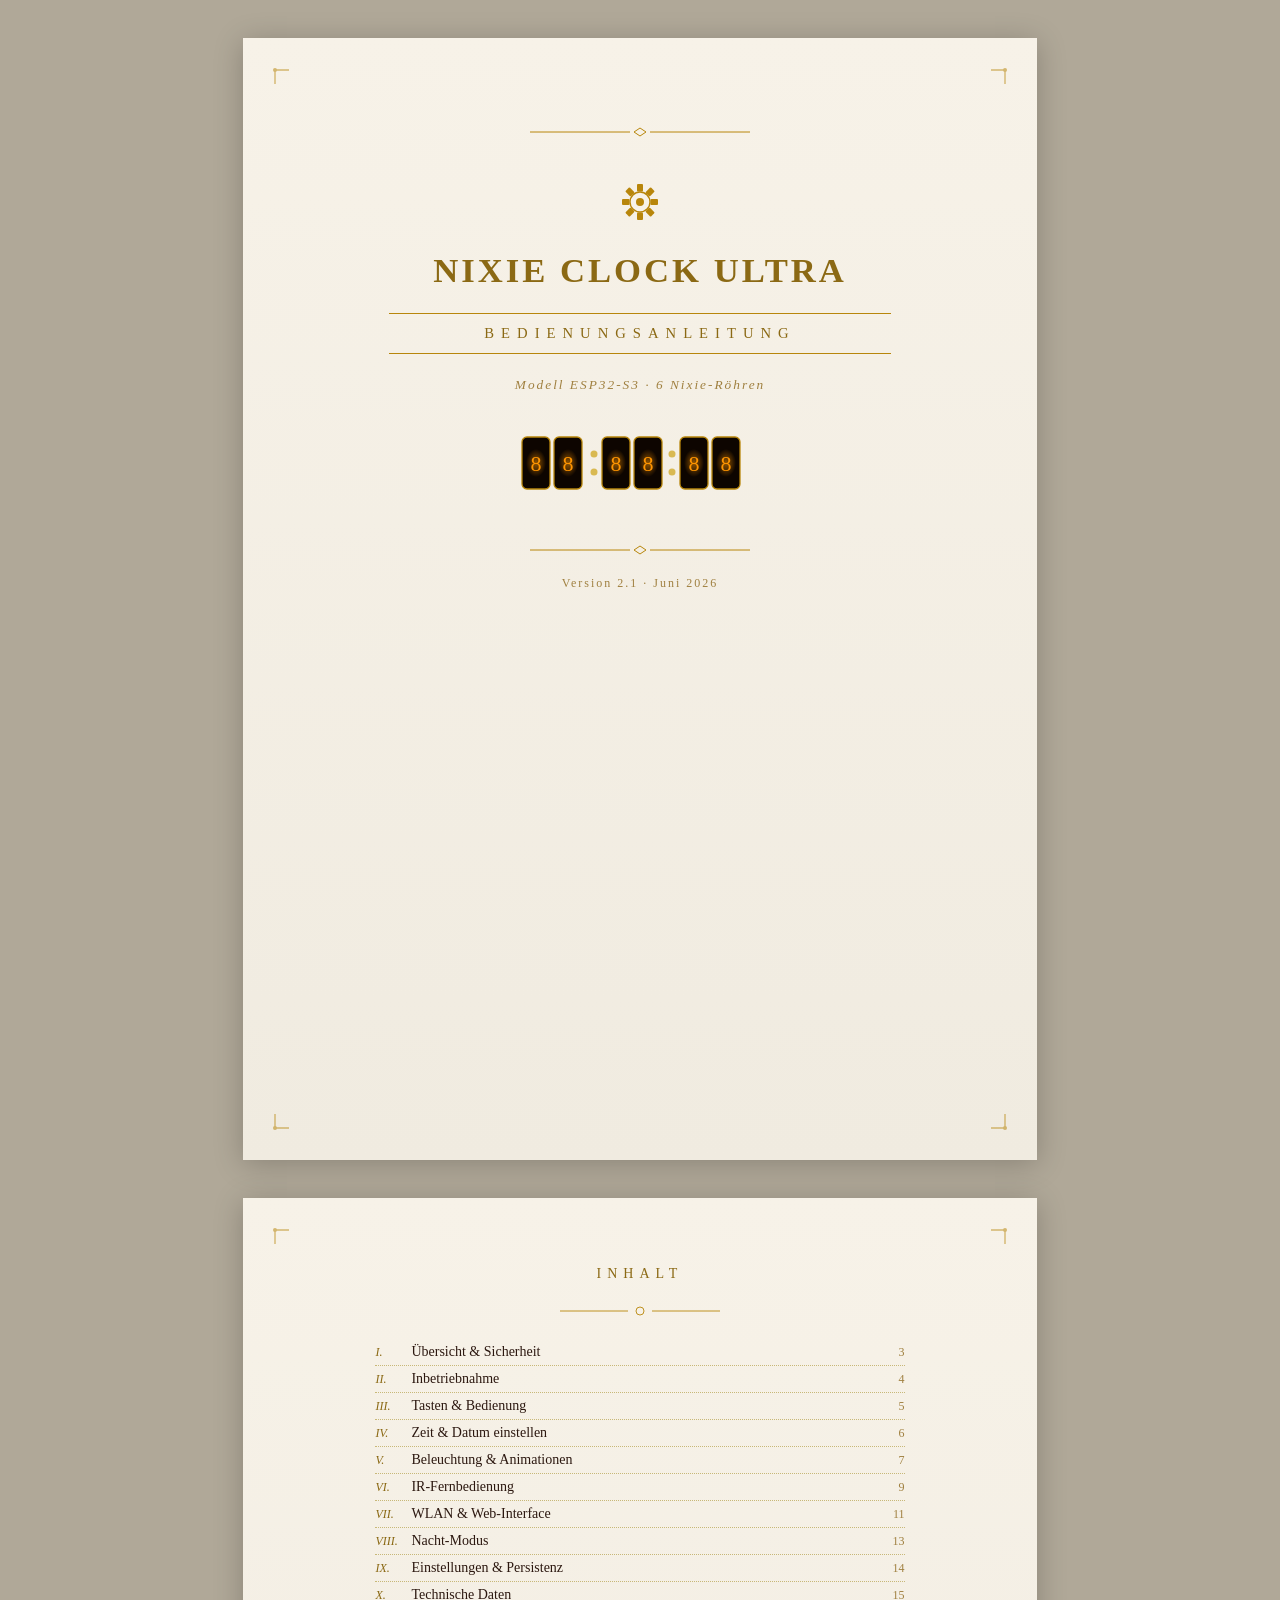
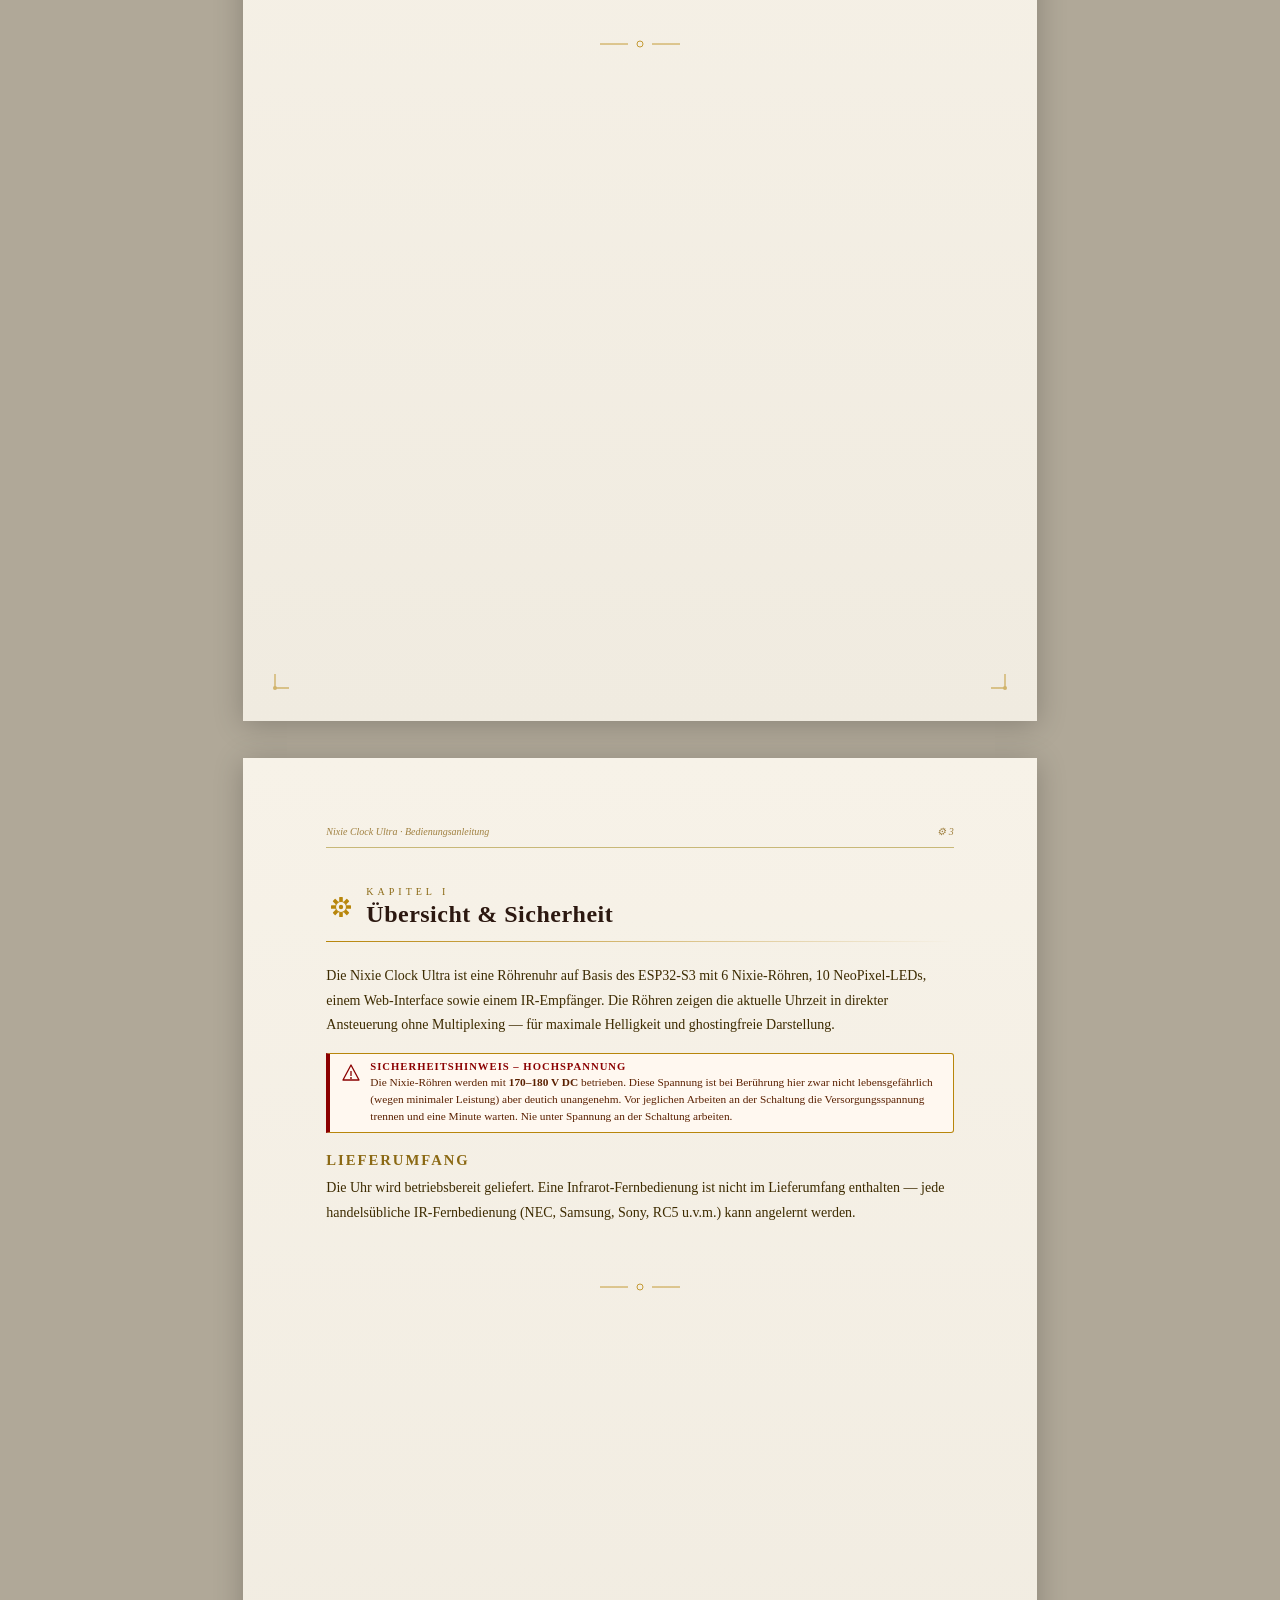
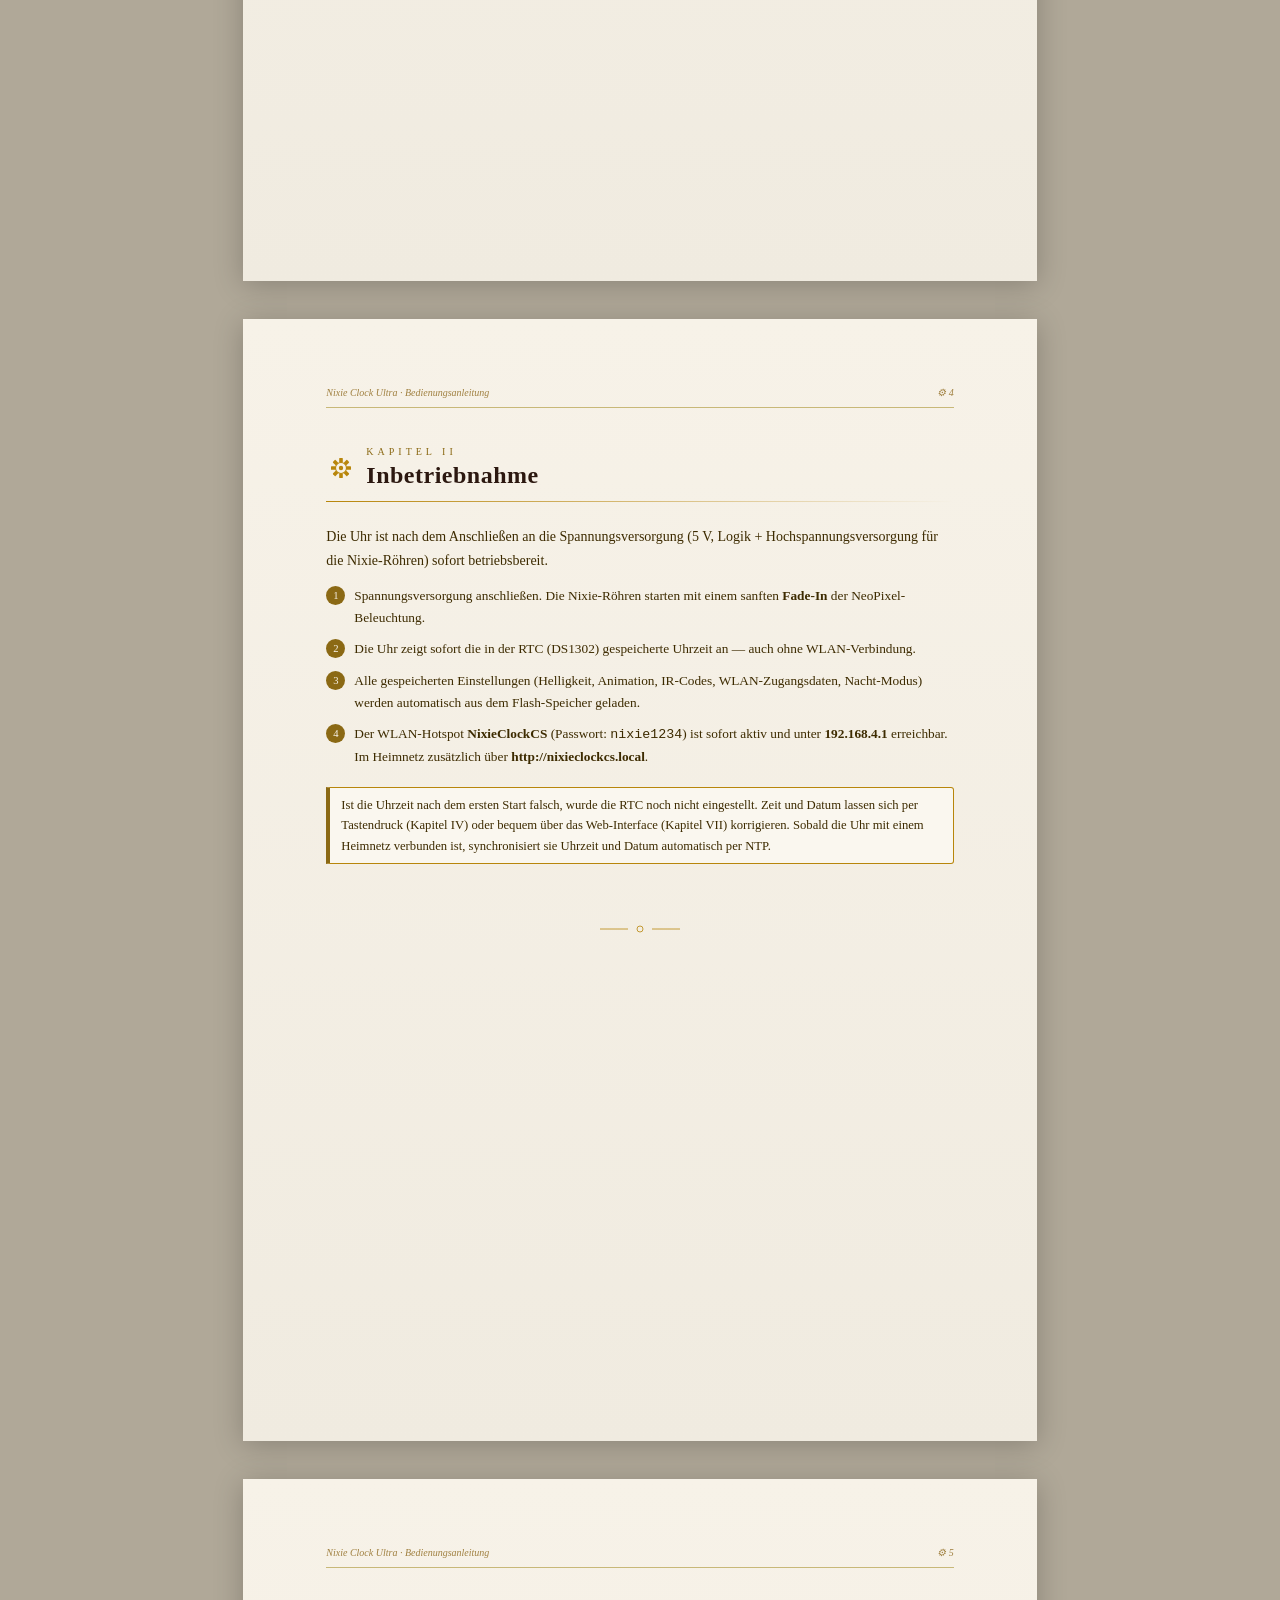
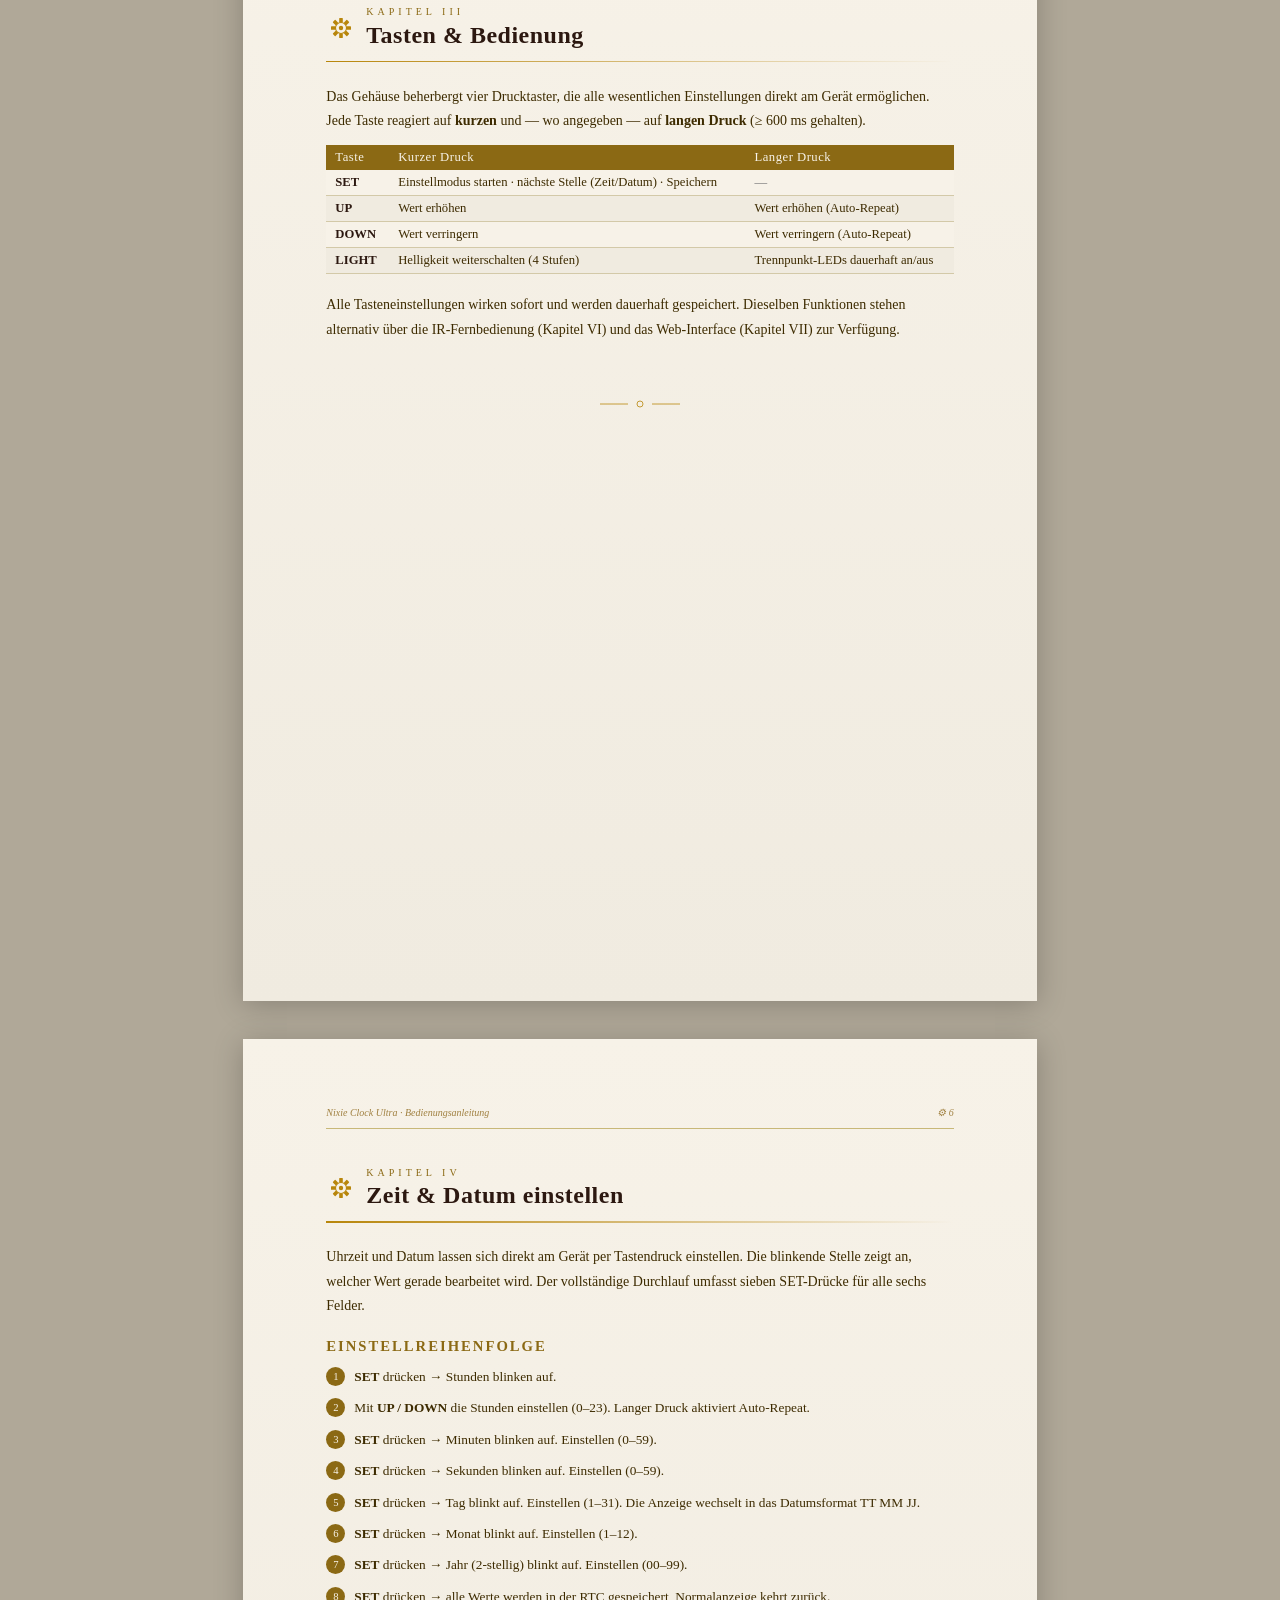
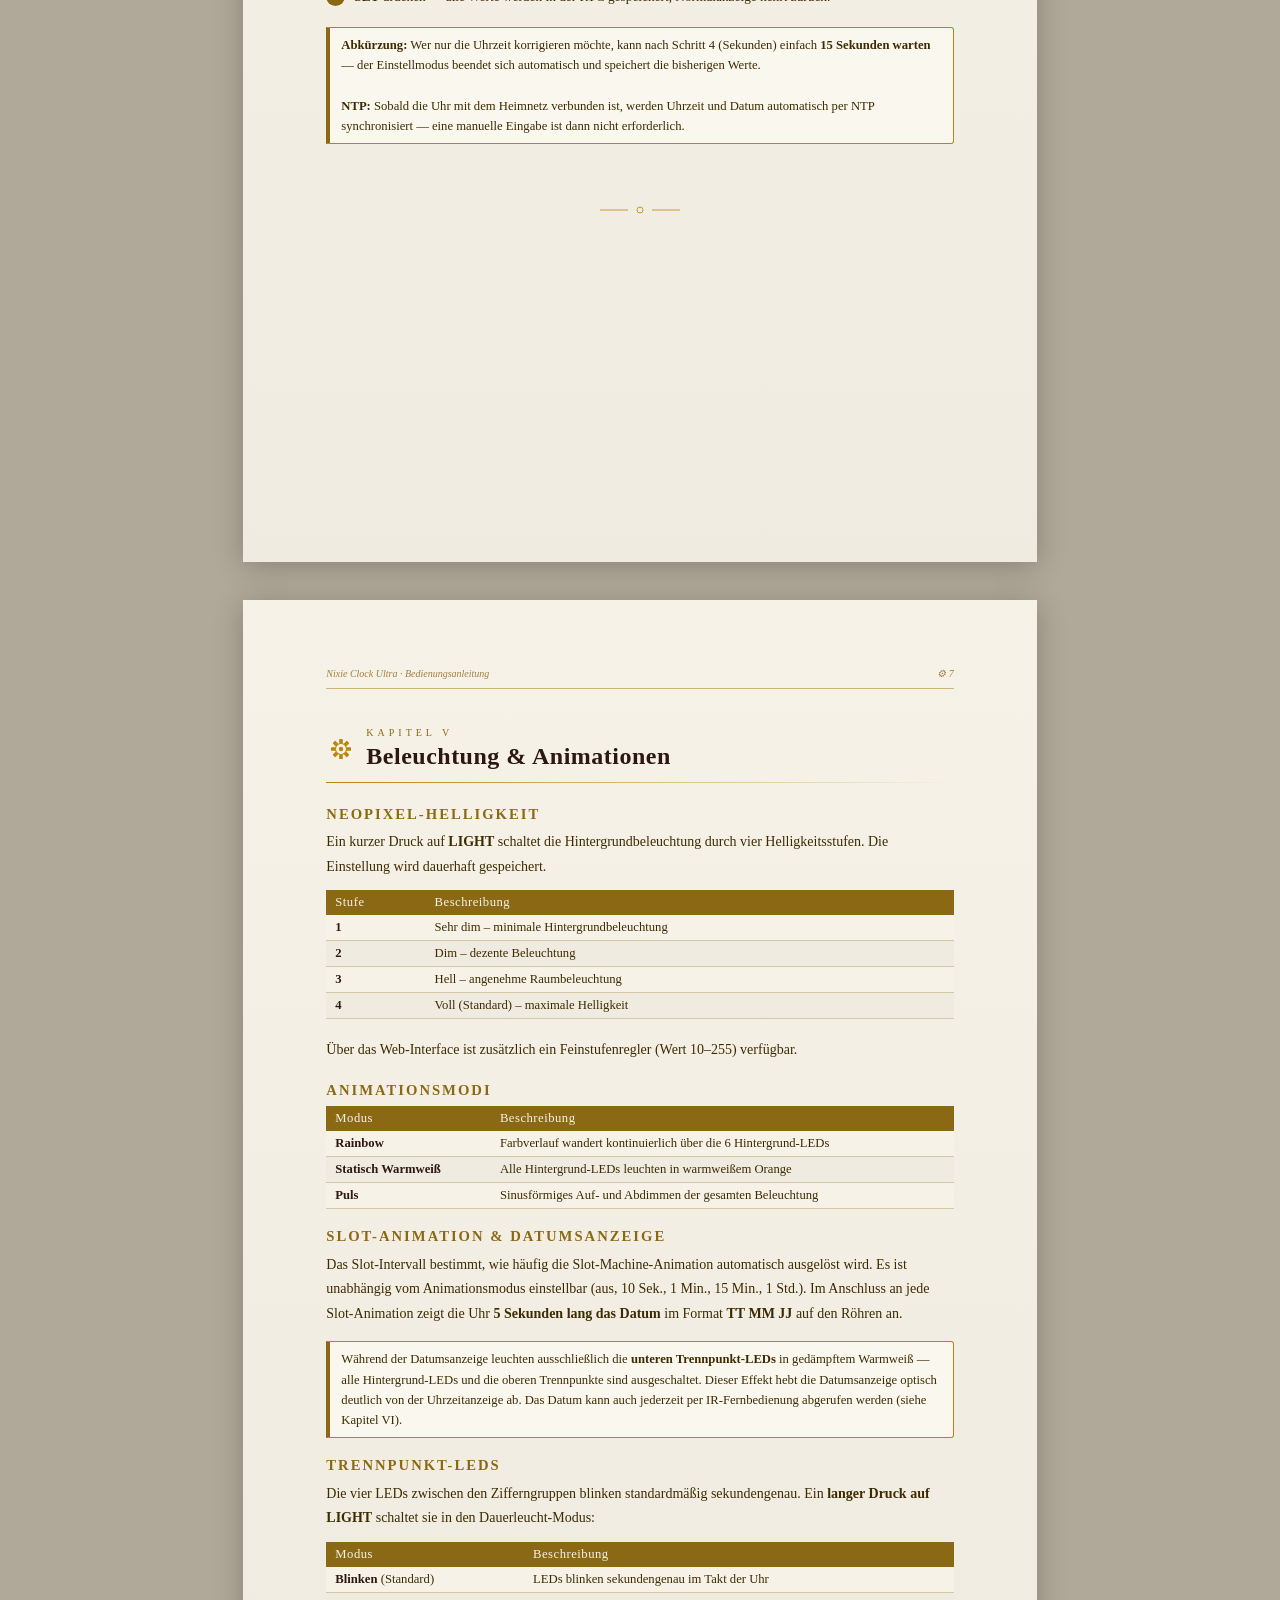
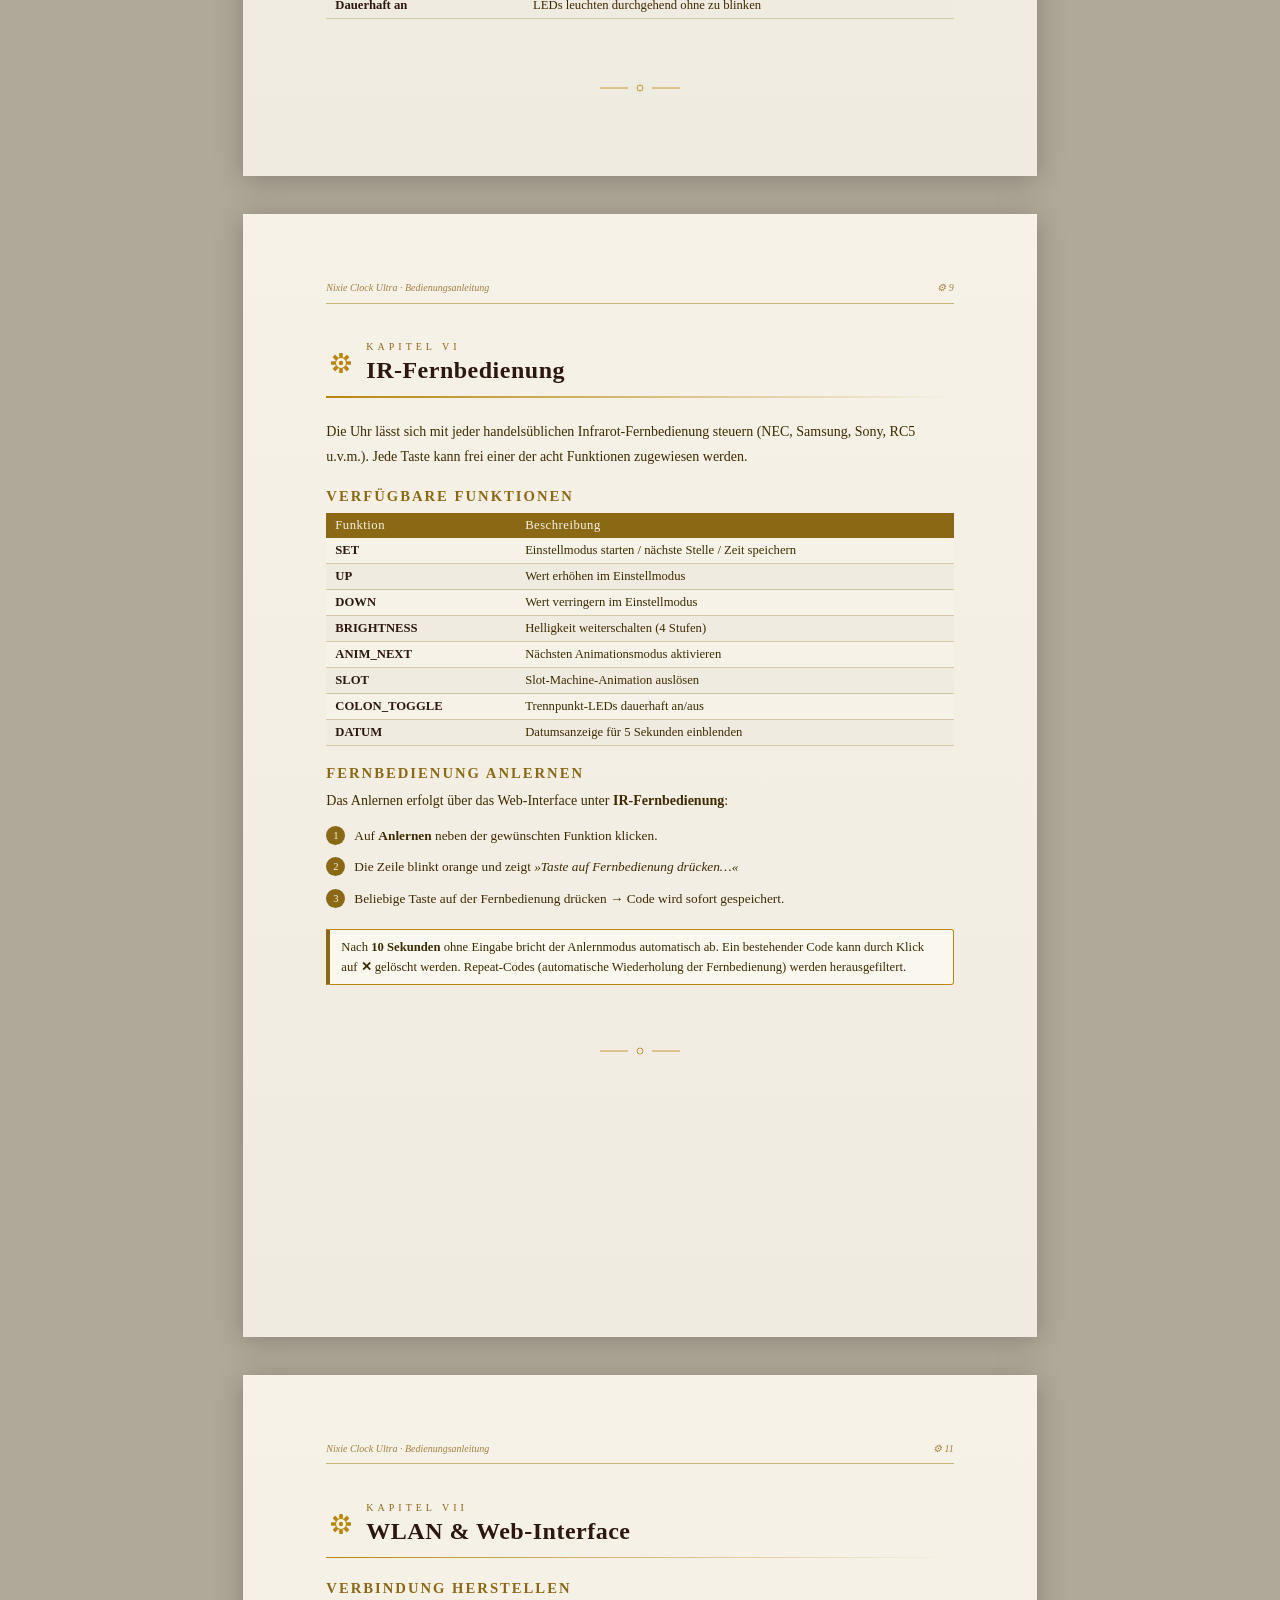
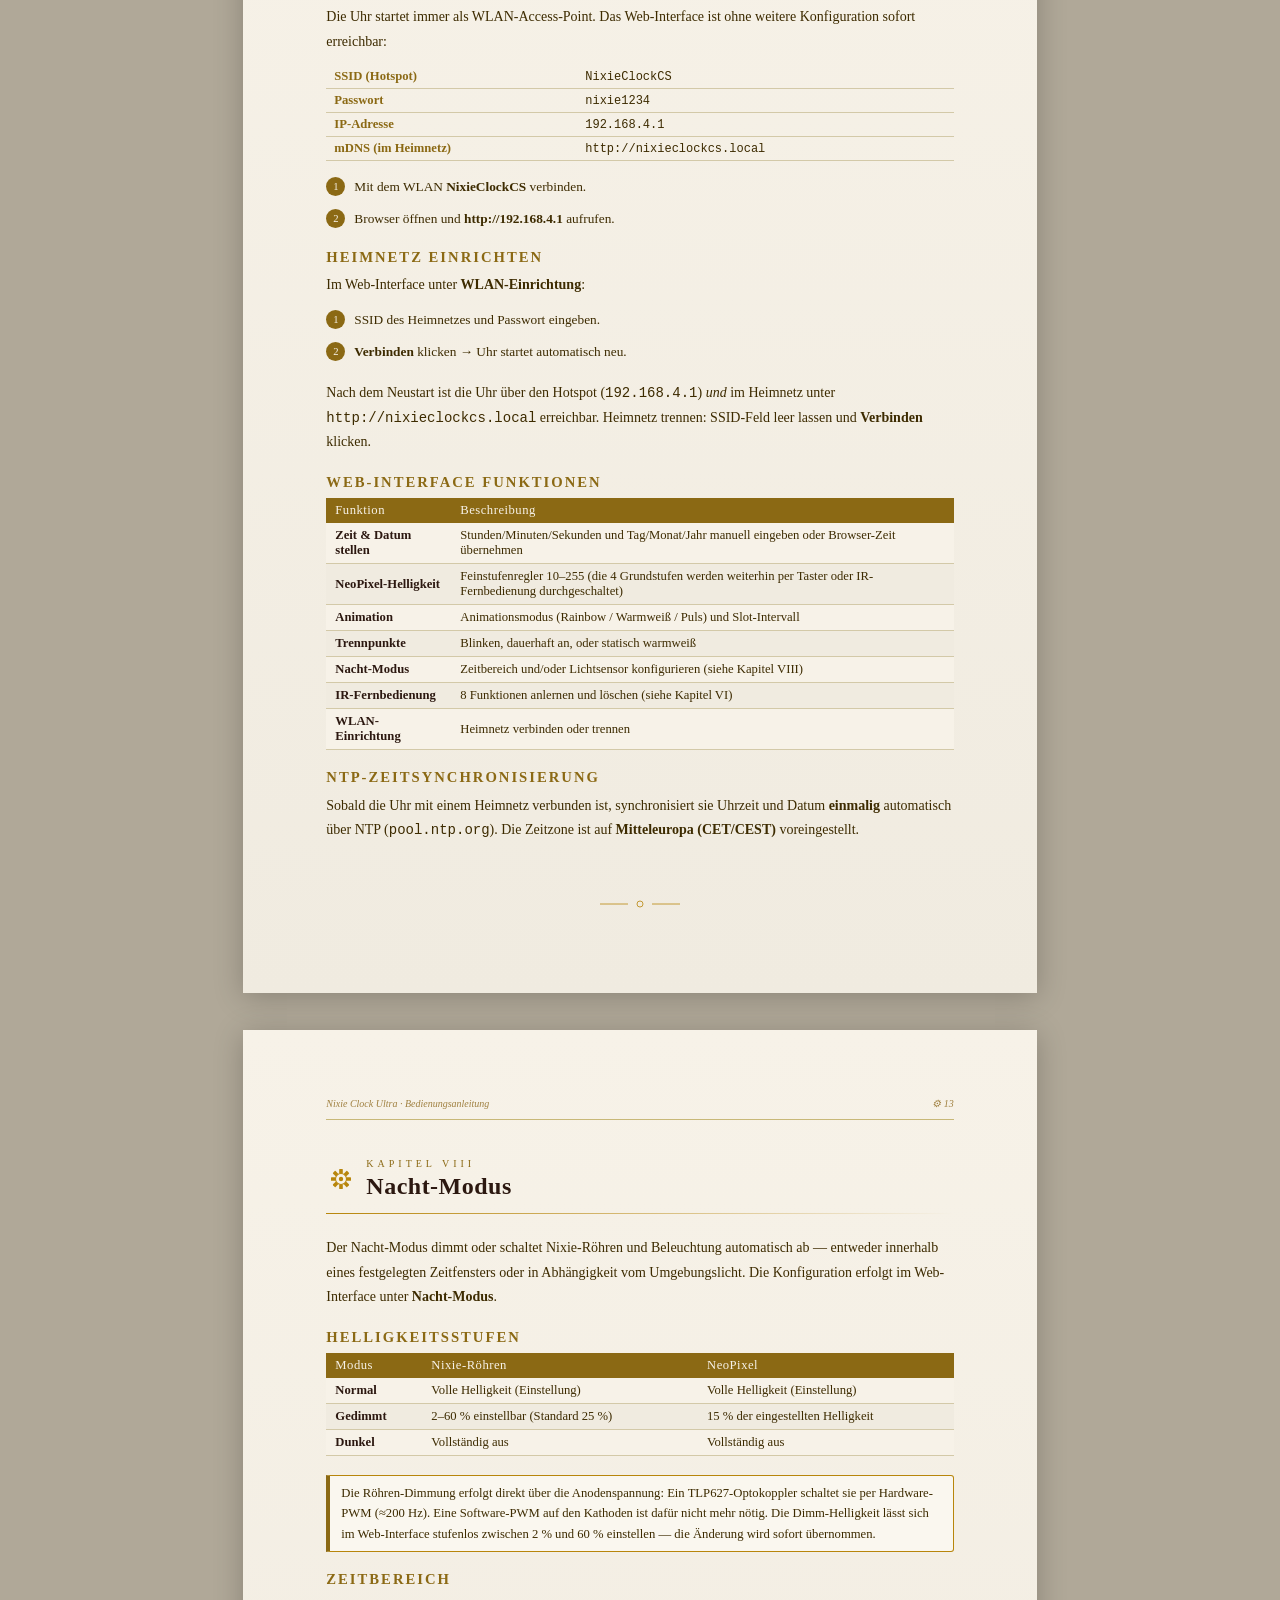
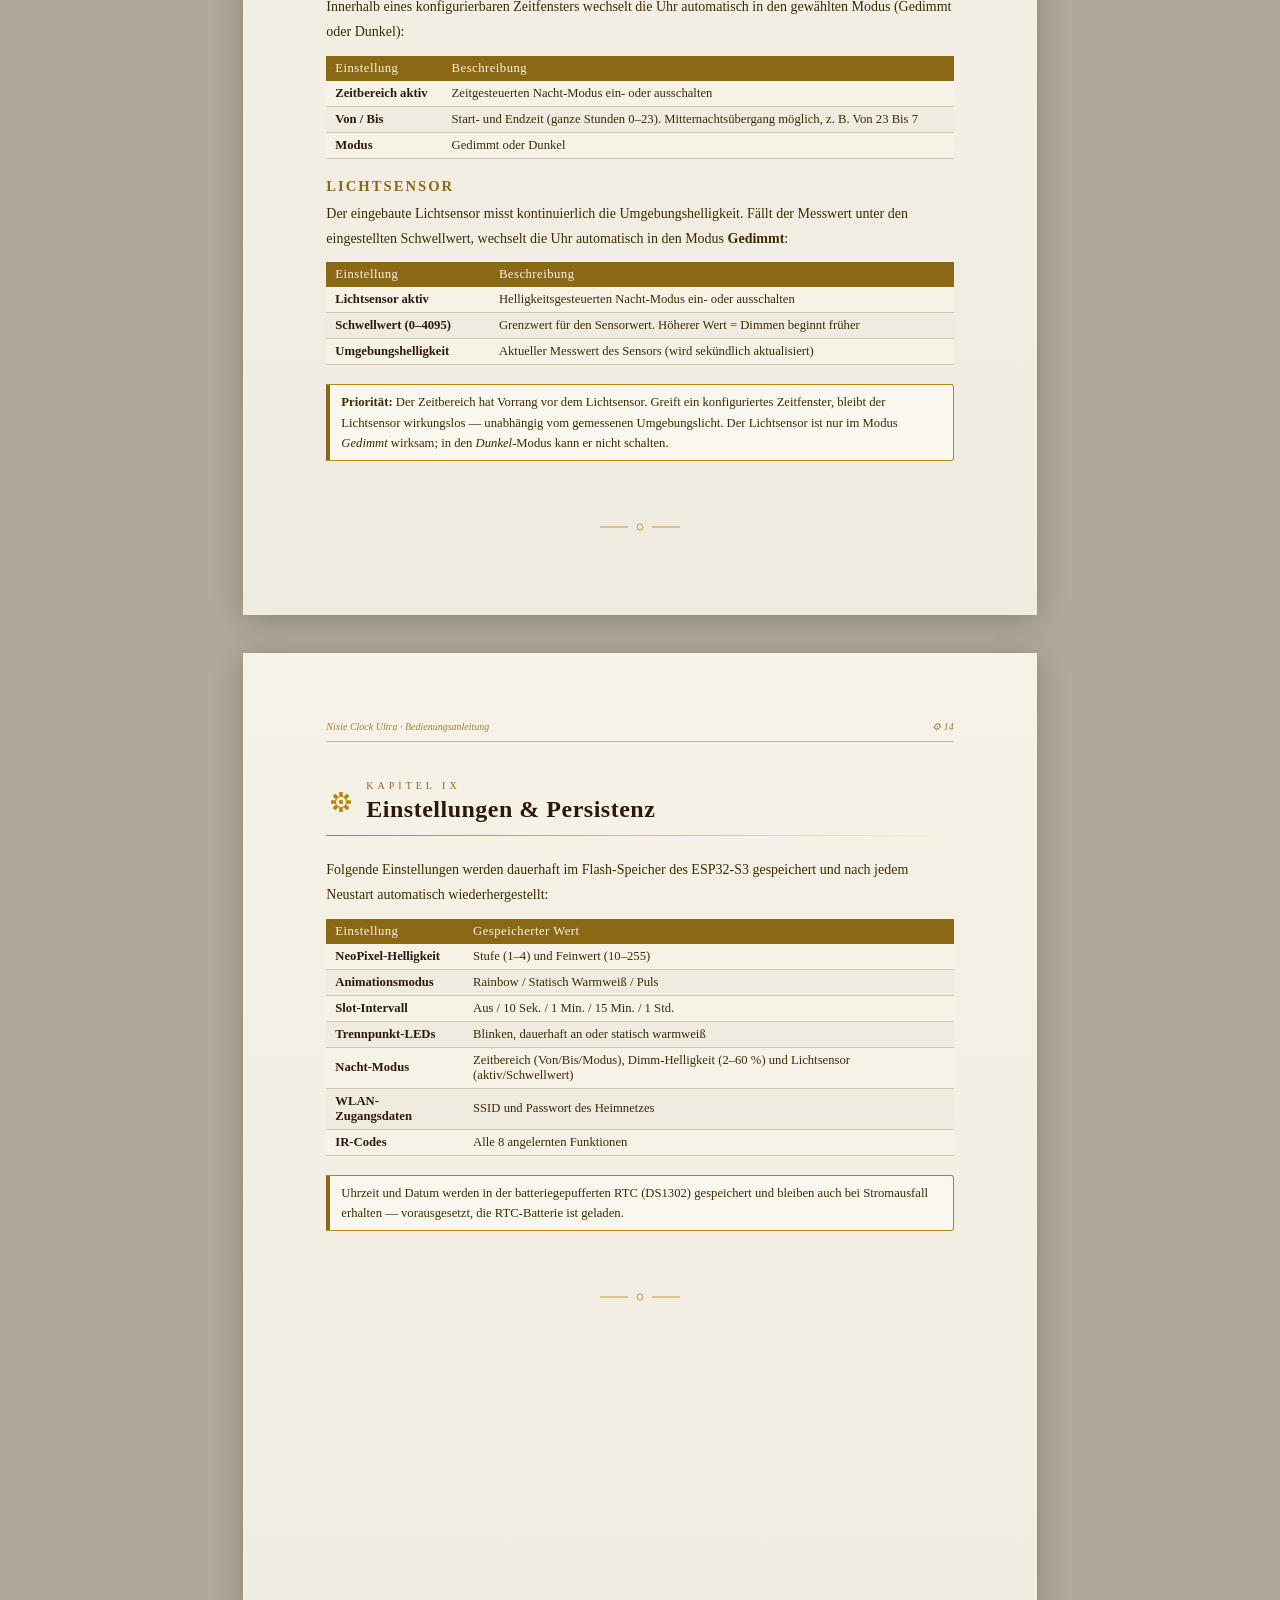
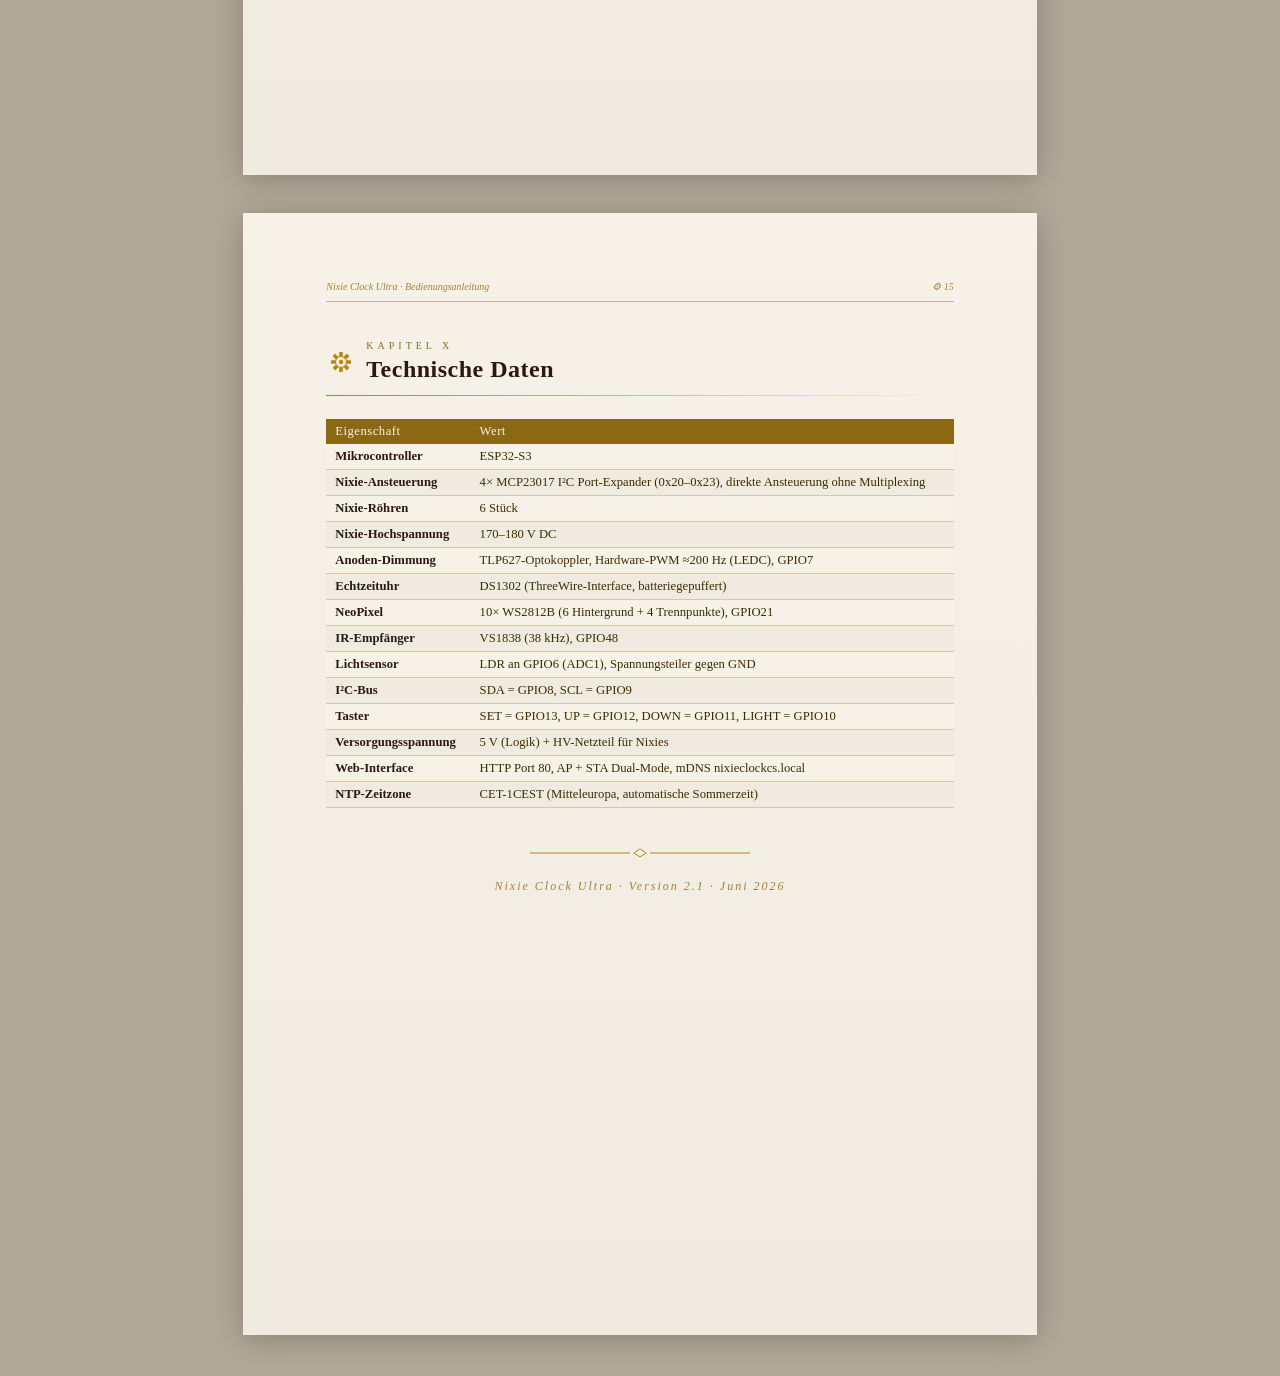
==== commit 8ed52c7f: "docs: Bedienungsanleitung an HW-Anodendimmung angepasst - Kapitel VII: Dropdown-Erwähnung entfernt (" ====
--- a/docs/manual/nixie-clock-ultra-bedienungsanleitung.html
+++ b/docs/manual/nixie-clock-ultra-bedienungsanleitung.html
@@ -713,7 +713,7 @@
     <thead><tr><th>Funktion</th><th>Beschreibung</th></tr></thead>
     <tbody>
       <tr><td><strong>Zeit &amp; Datum stellen</strong></td><td>Stunden/Minuten/Sekunden und Tag/Monat/Jahr manuell eingeben oder Browser-Zeit übernehmen</td></tr>
-      <tr><td><strong>Helligkeit</strong></td><td>4 Stufen per Dropdown sowie Feinstufenregler 10–255</td></tr>
+      <tr><td><strong>NeoPixel-Helligkeit</strong></td><td>Feinstufenregler 10–255 (die 4 Grundstufen werden weiterhin per Taster oder IR-Fernbedienung durchgeschaltet)</td></tr>
       <tr><td><strong>Animation</strong></td><td>Animationsmodus (Rainbow / Warmweiß / Puls) und Slot-Intervall</td></tr>
       <tr><td><strong>Trennpunkte</strong></td><td>Blinken, dauerhaft an, oder statisch warmweiß</td></tr>
       <tr><td><strong>Nacht-Modus</strong></td><td>Zeitbereich und/oder Lichtsensor konfigurieren (siehe Kapitel VIII)</td></tr>
@@ -752,10 +752,14 @@
     <thead><tr><th>Modus</th><th>Nixie-Röhren</th><th>NeoPixel</th></tr></thead>
     <tbody>
       <tr><td><strong>Normal</strong></td><td>Volle Helligkeit (Einstellung)</td><td>Volle Helligkeit (Einstellung)</td></tr>
-      <tr><td><strong>Gedimmt</strong></td><td>25 % per Software-PWM</td><td>15 % der eingestellten Helligkeit</td></tr>
+      <tr><td><strong>Gedimmt</strong></td><td>2–60 % einstellbar (Standard 25 %)</td><td>15 % der eingestellten Helligkeit</td></tr>
       <tr><td><strong>Dunkel</strong></td><td>Vollständig aus</td><td>Vollständig aus</td></tr>
     </tbody>
   </table>
+
+  <div class="info-box no-break">
+    Die Röhren-Dimmung erfolgt direkt über die Anodenspannung: Ein TLP627-Optokoppler schaltet sie per Hardware-PWM (≈200 Hz). Eine Software-PWM auf den Kathoden ist dafür nicht mehr nötig. Die Dimm-Helligkeit lässt sich im Web-Interface stufenlos zwischen 2 % und 60 % einstellen — die Änderung wird sofort übernommen.
+  </div>
 
   <h2>Zeitbereich</h2>
   <p>Innerhalb eines konfigurierbaren Zeitfensters wechselt die Uhr automatisch in den gewählten Modus (Gedimmt oder Dunkel):</p>
@@ -812,7 +816,7 @@
       <tr><td><strong>Animationsmodus</strong></td><td>Rainbow / Statisch Warmweiß / Puls</td></tr>
       <tr><td><strong>Slot-Intervall</strong></td><td>Aus / 10 Sek. / 1 Min. / 15 Min. / 1 Std.</td></tr>
       <tr><td><strong>Trennpunkt-LEDs</strong></td><td>Blinken, dauerhaft an oder statisch warmweiß</td></tr>
-      <tr><td><strong>Nacht-Modus</strong></td><td>Zeitbereich (Von/Bis/Modus) und Lichtsensor (aktiv/Schwellwert)</td></tr>
+      <tr><td><strong>Nacht-Modus</strong></td><td>Zeitbereich (Von/Bis/Modus), Dimm-Helligkeit (2–60 %) und Lichtsensor (aktiv/Schwellwert)</td></tr>
       <tr><td><strong>WLAN-Zugangsdaten</strong></td><td>SSID und Passwort des Heimnetzes</td></tr>
       <tr><td><strong>IR-Codes</strong></td><td>Alle 8 angelernten Funktionen</td></tr>
     </tbody>
@@ -849,6 +853,7 @@
       <tr><td><strong>Nixie-Ansteuerung</strong></td><td>4× MCP23017 I²C Port-Expander (0x20–0x23), direkte Ansteuerung ohne Multiplexing</td></tr>
       <tr><td><strong>Nixie-Röhren</strong></td><td>6 Stück</td></tr>
       <tr><td><strong>Nixie-Hochspannung</strong></td><td>170–180 V DC</td></tr>
+      <tr><td><strong>Anoden-Dimmung</strong></td><td>TLP627-Optokoppler, Hardware-PWM ≈200 Hz (LEDC), GPIO7</td></tr>
       <tr><td><strong>Echtzeituhr</strong></td><td>DS1302 (ThreeWire-Interface, batteriegepuffert)</td></tr>
       <tr><td><strong>NeoPixel</strong></td><td>10× WS2812B (6 Hintergrund + 4 Trennpunkte), GPIO21</td></tr>
       <tr><td><strong>IR-Empfänger</strong></td><td>VS1838 (38 kHz), GPIO48</td></tr>
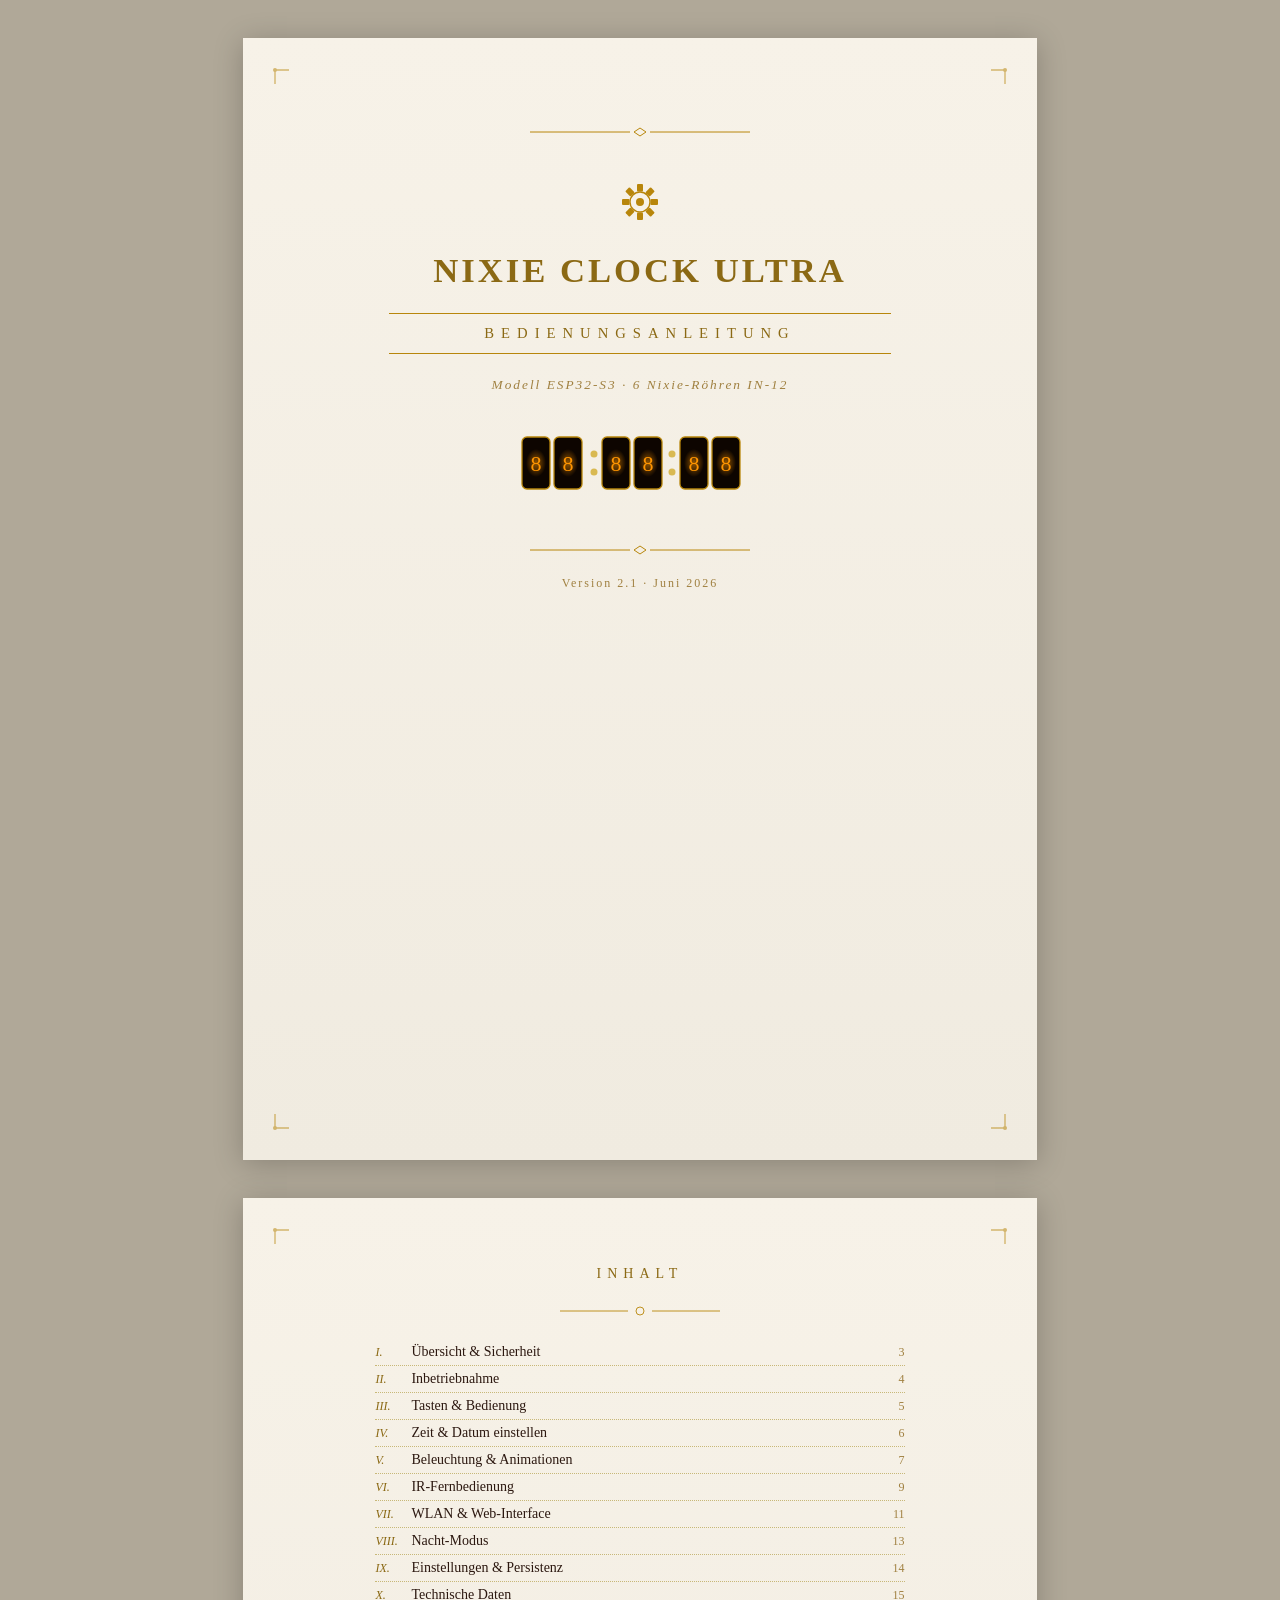
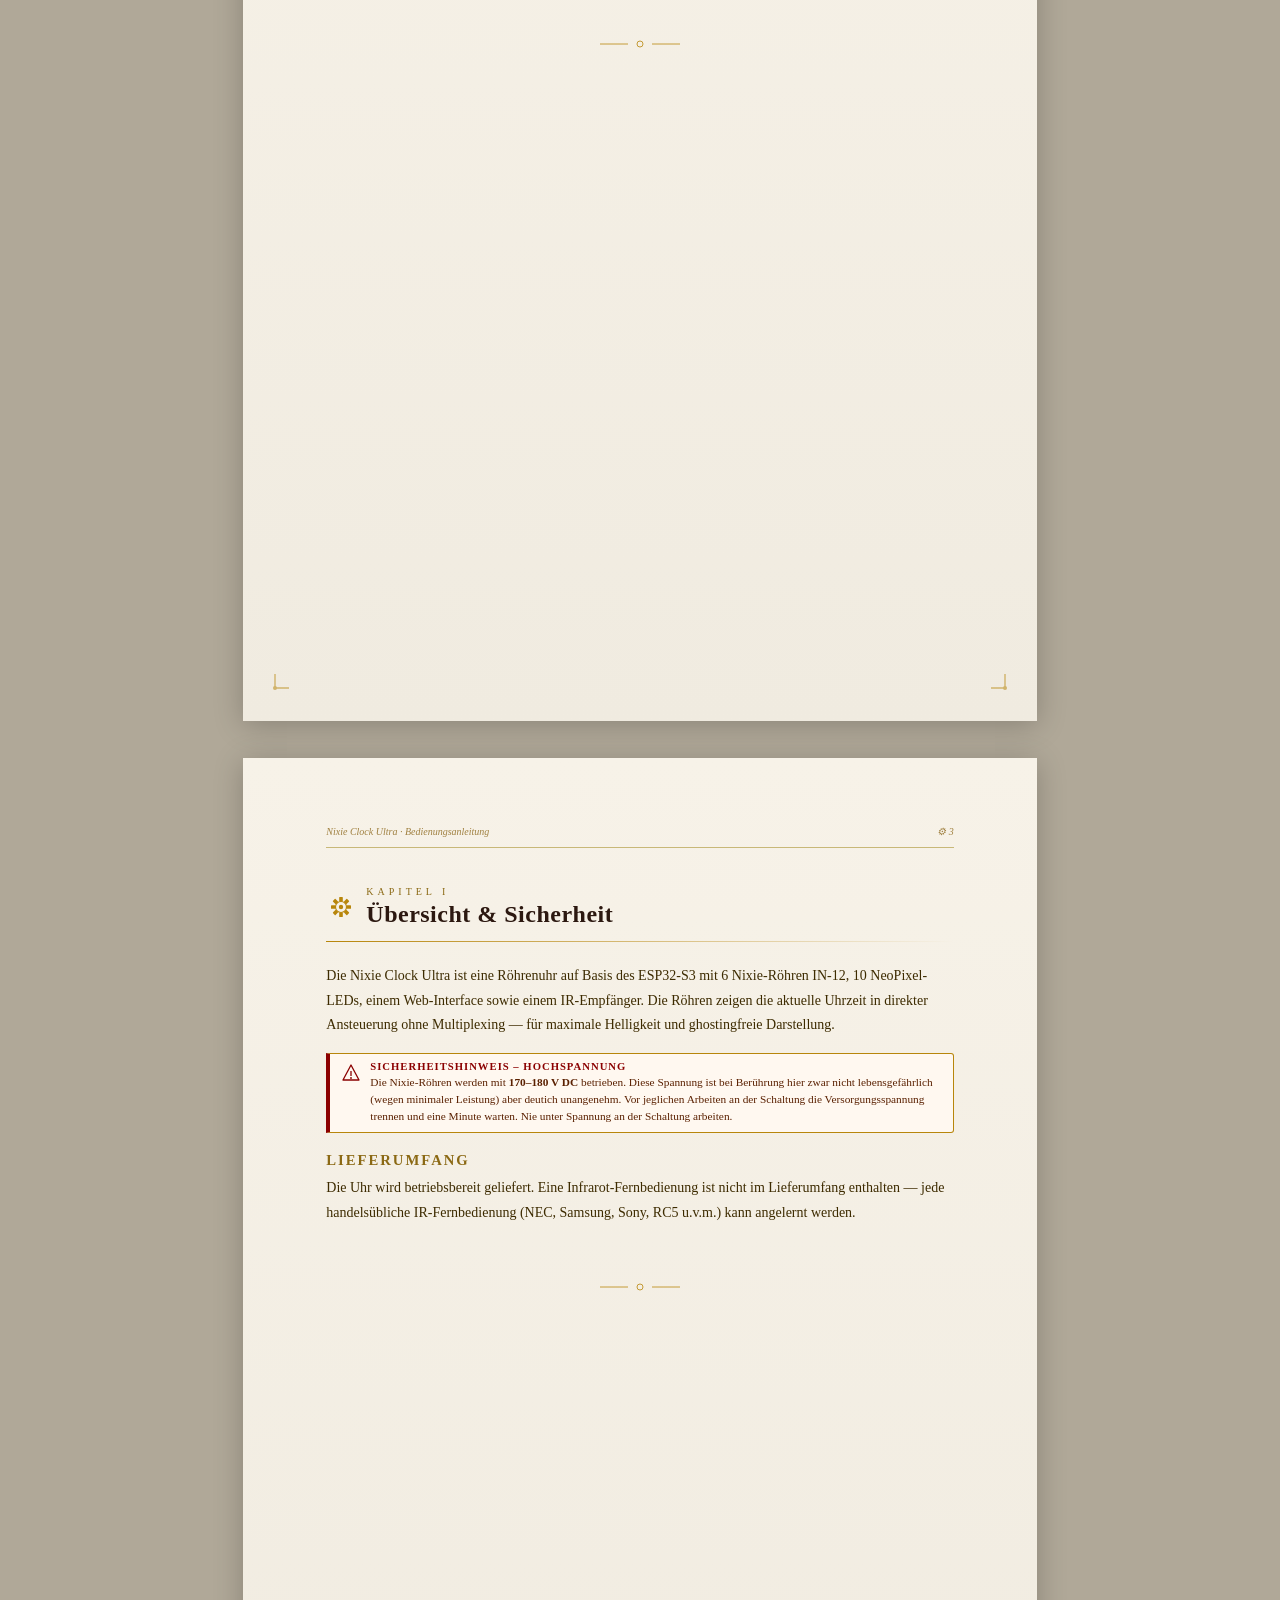
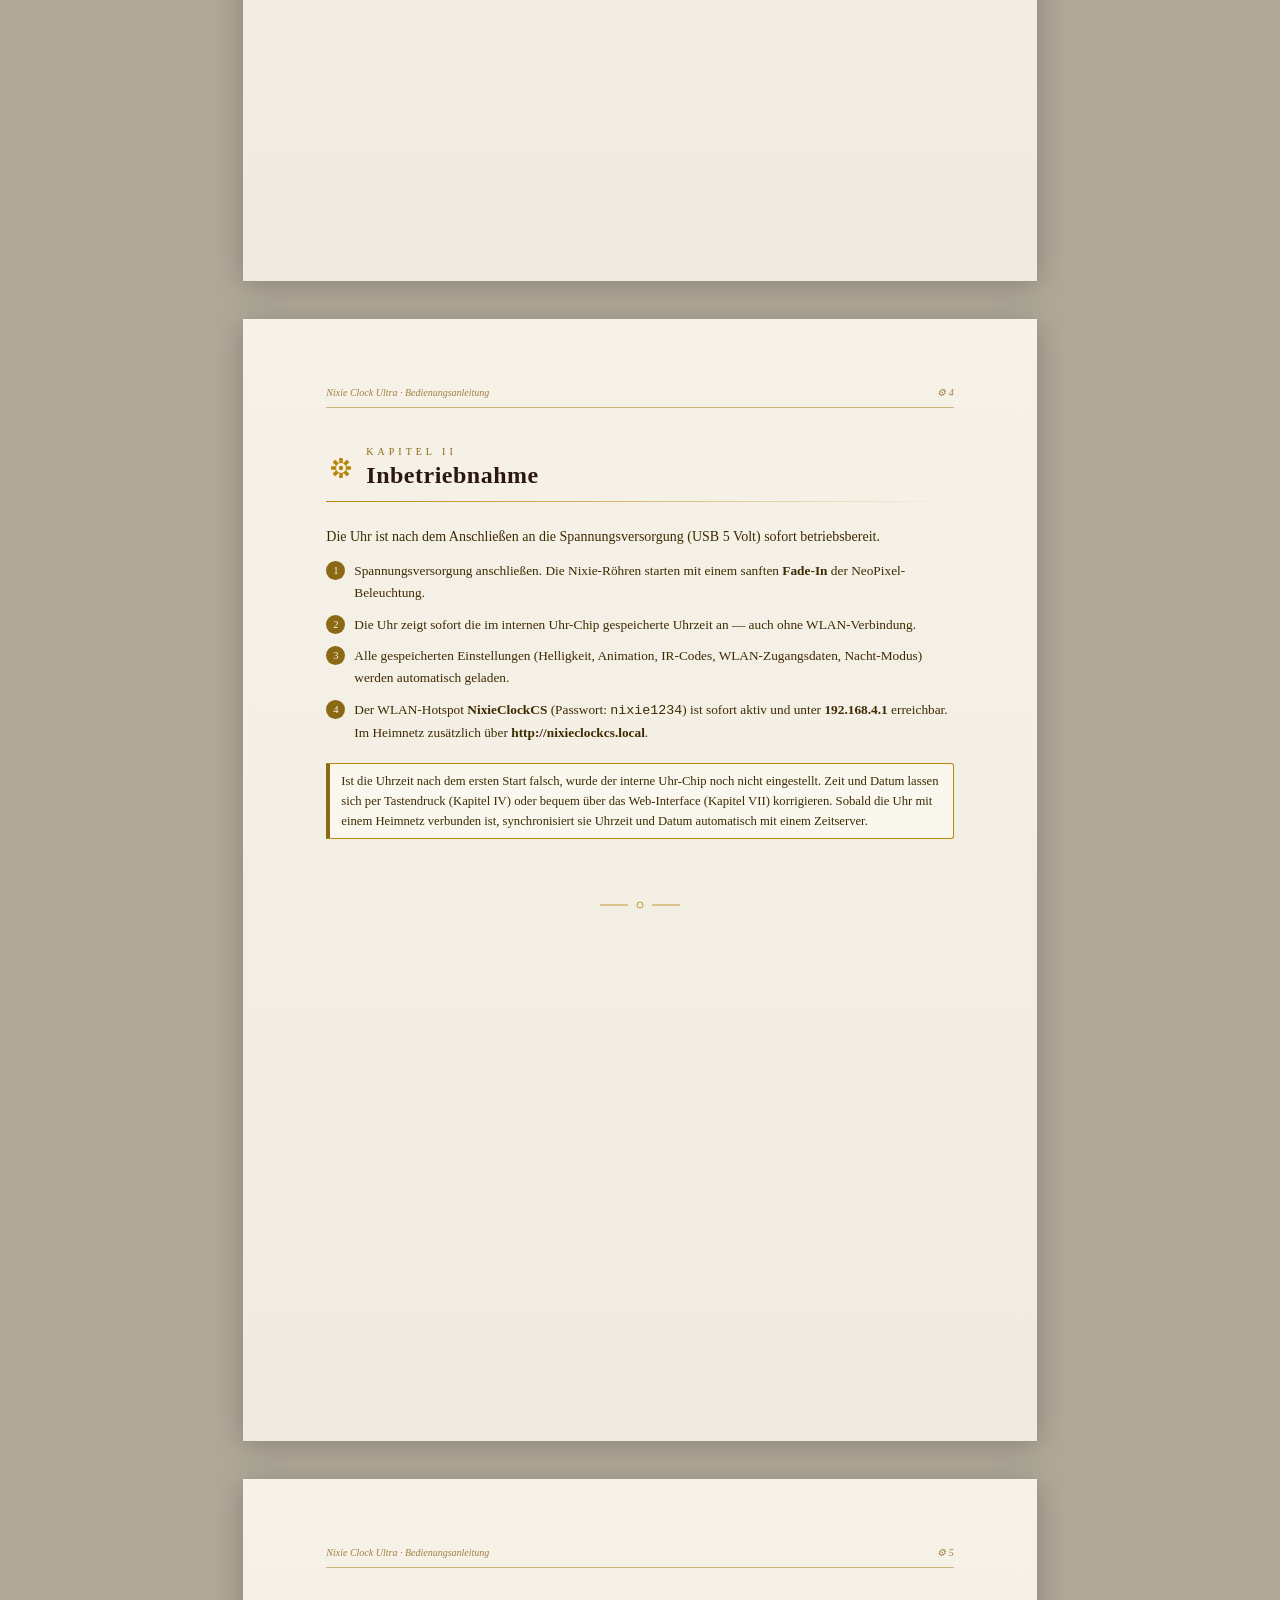
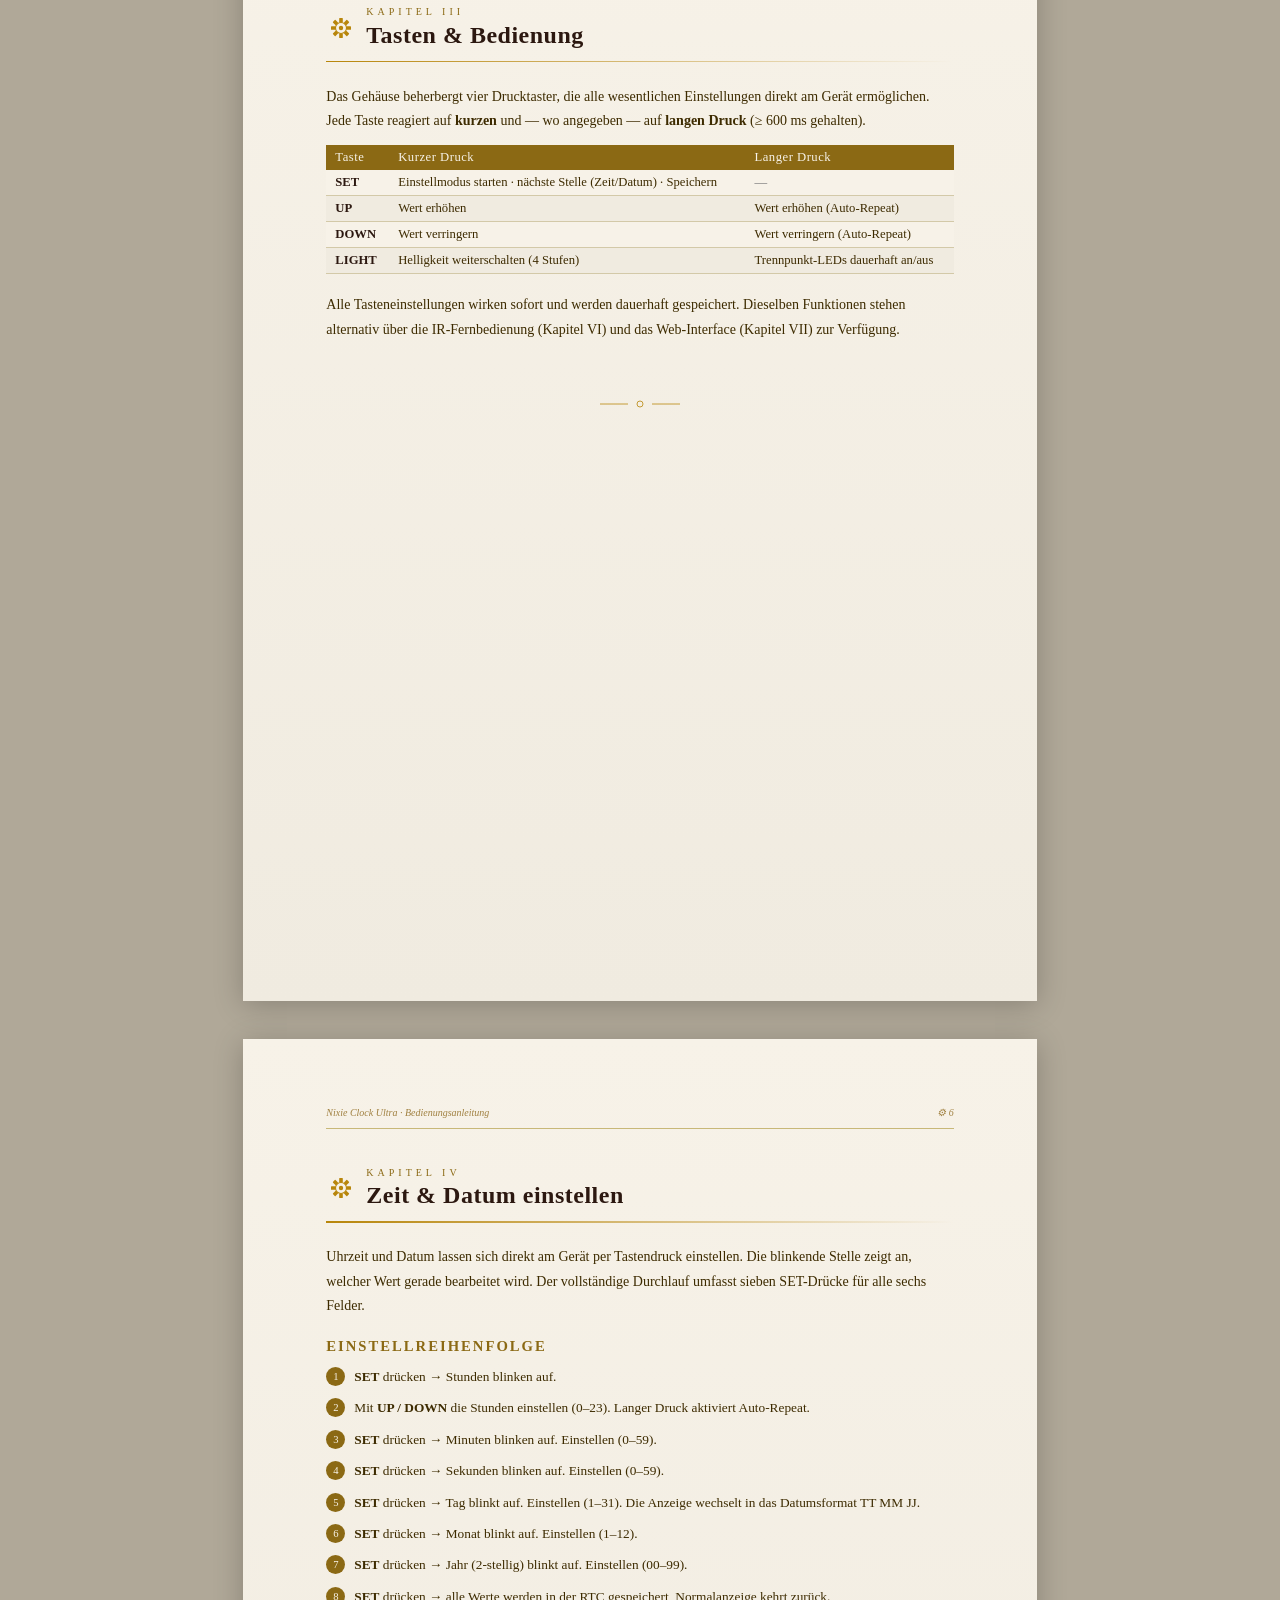
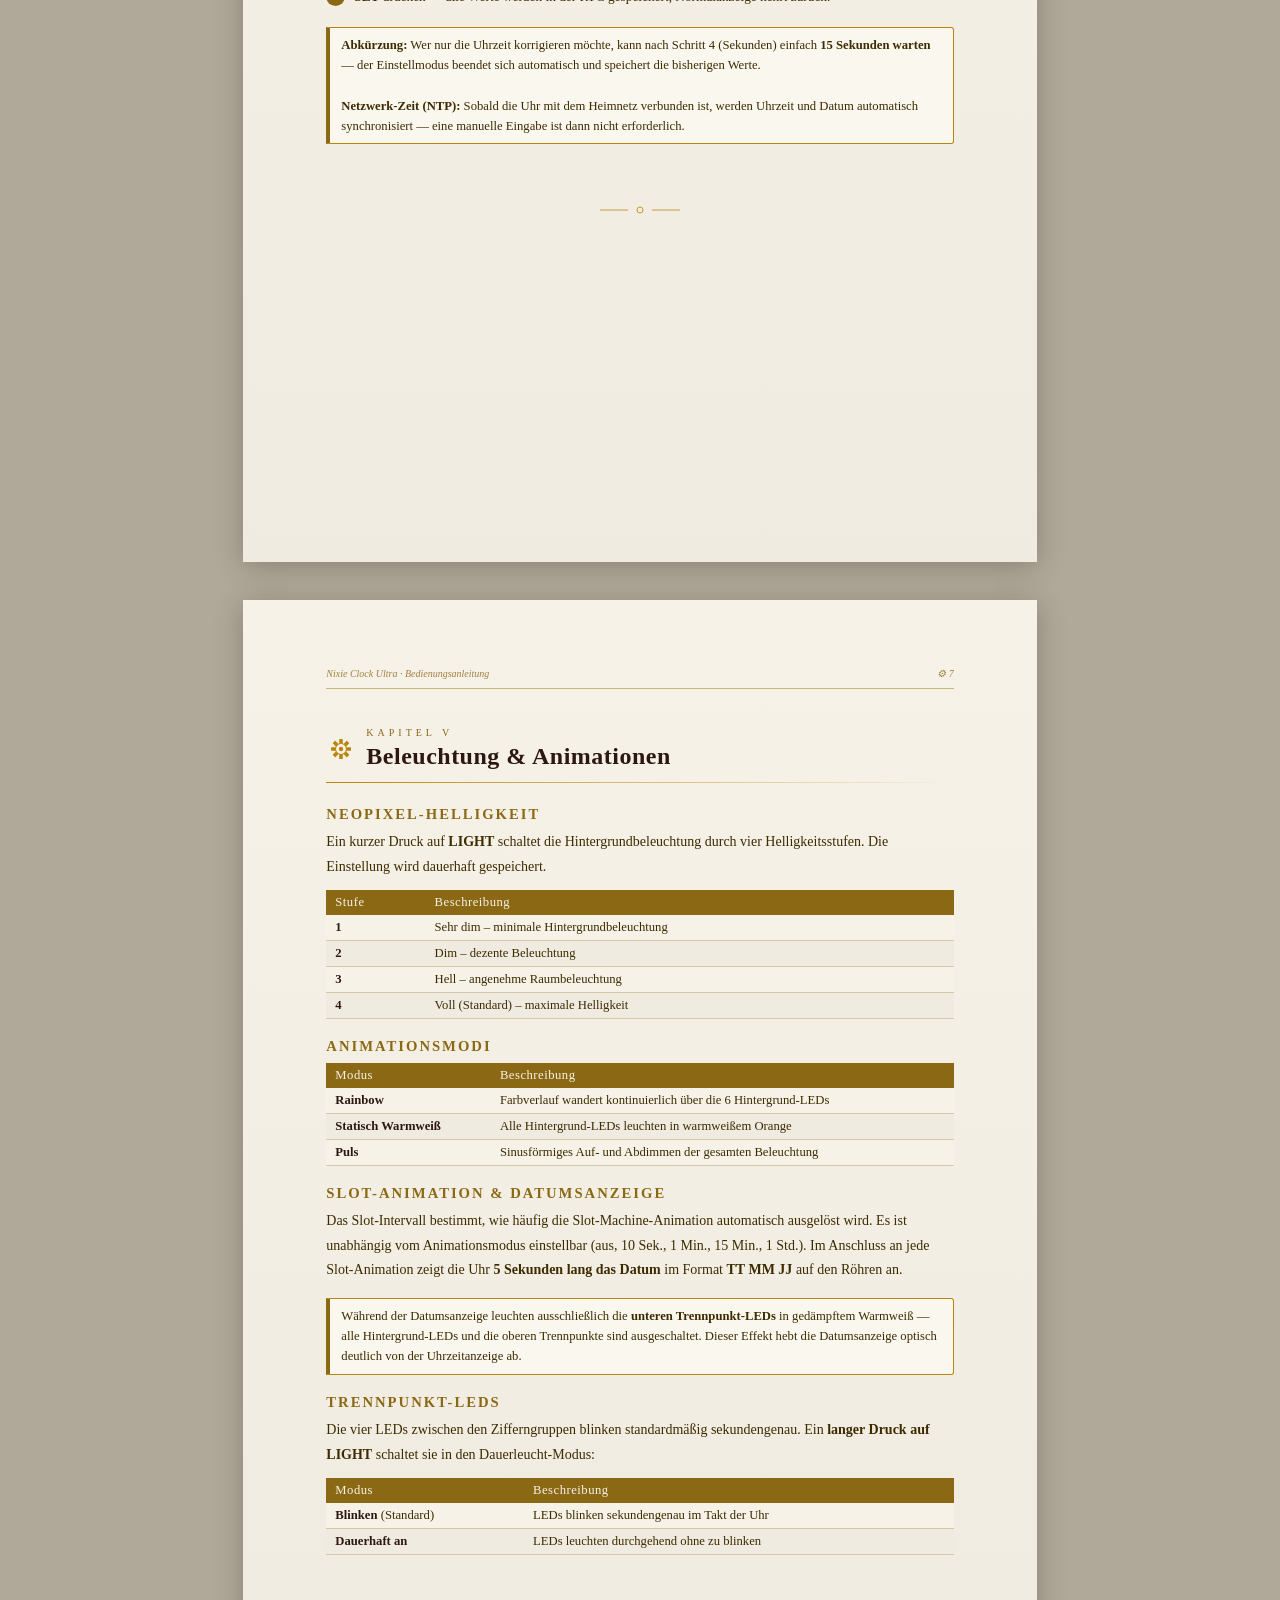
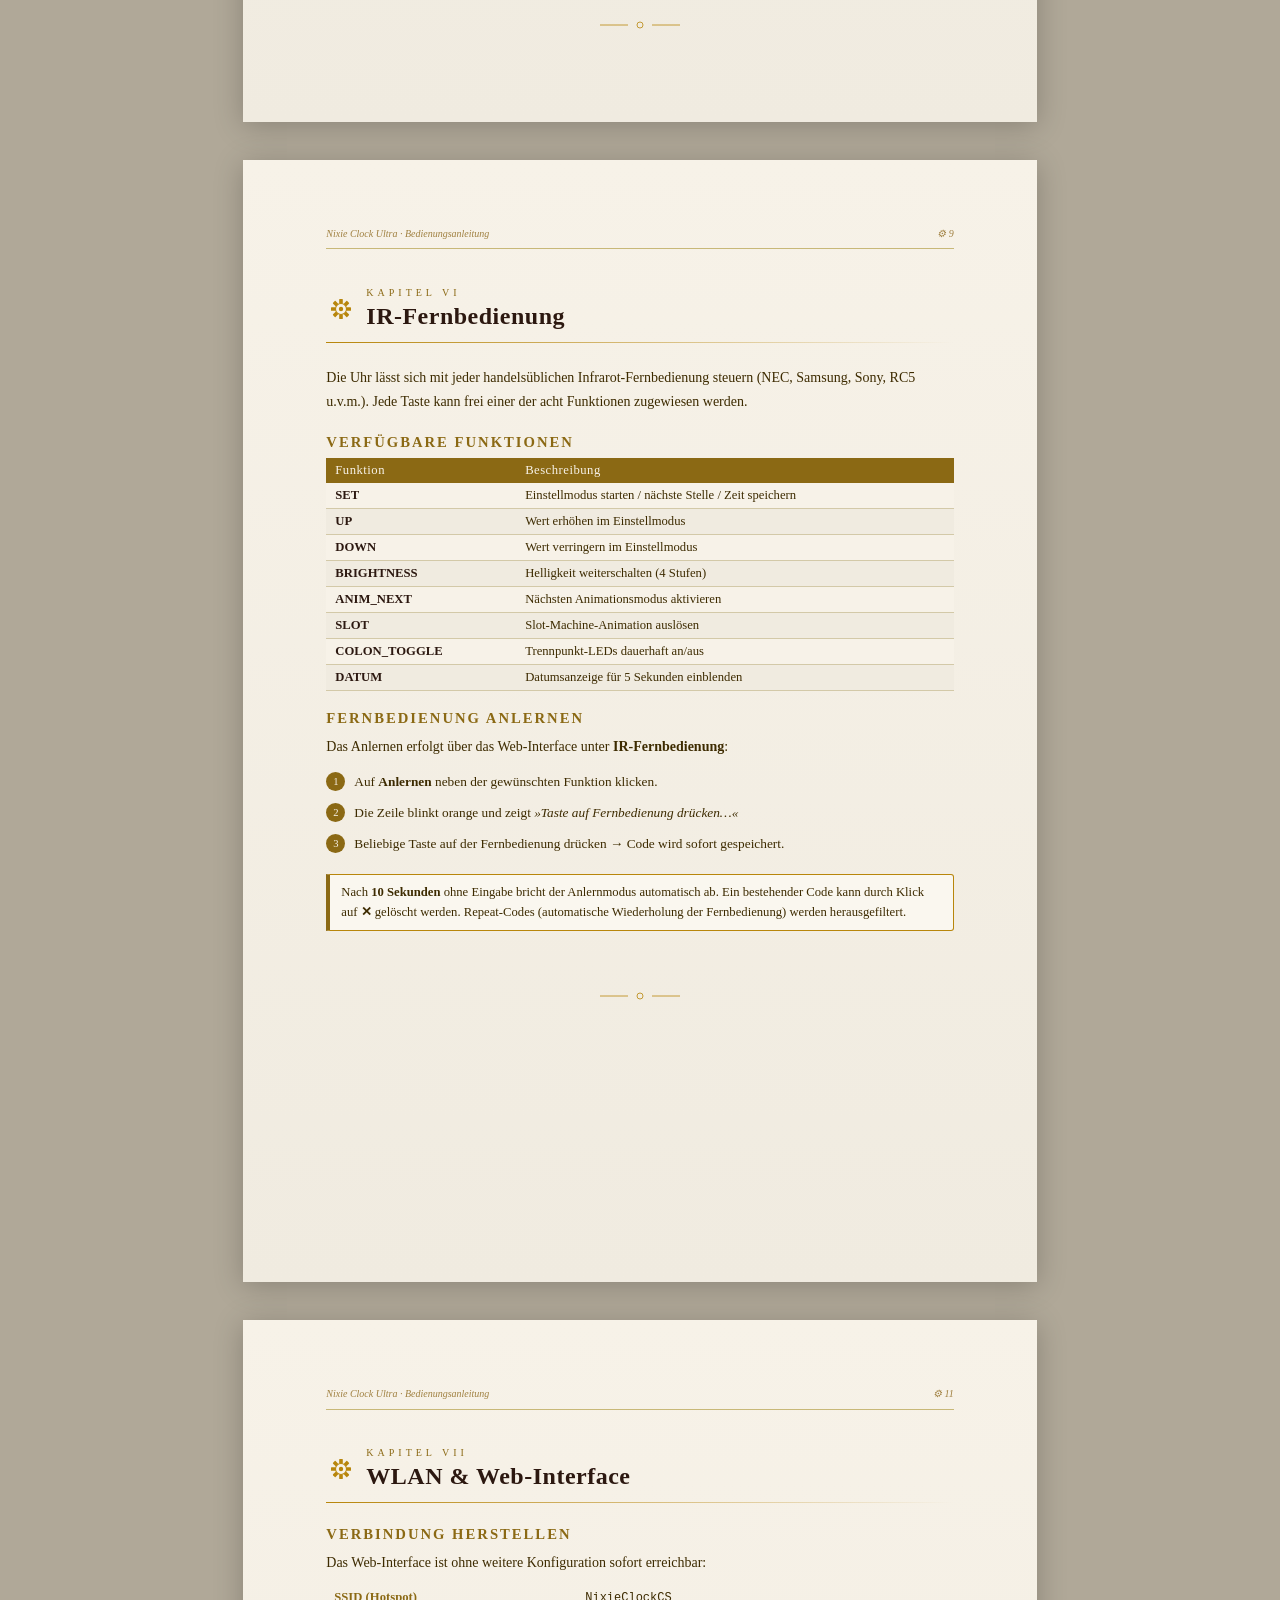
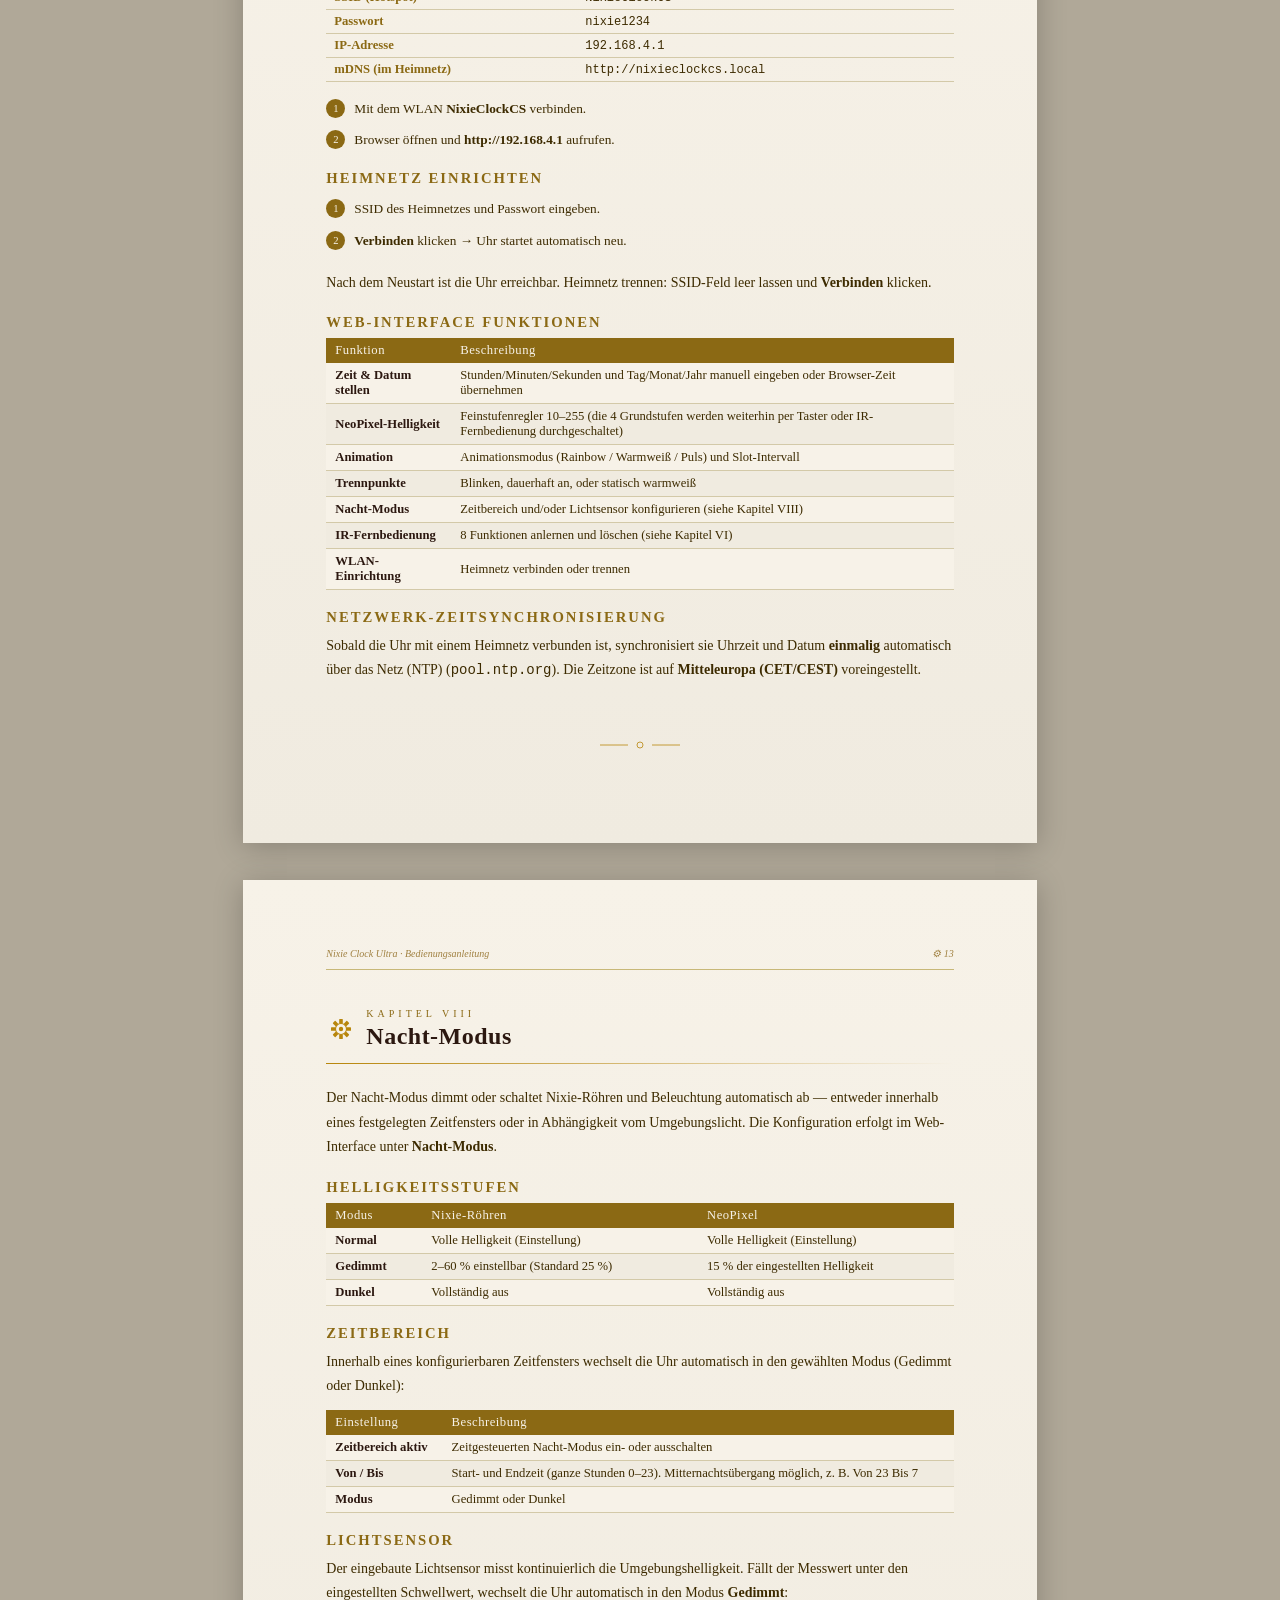
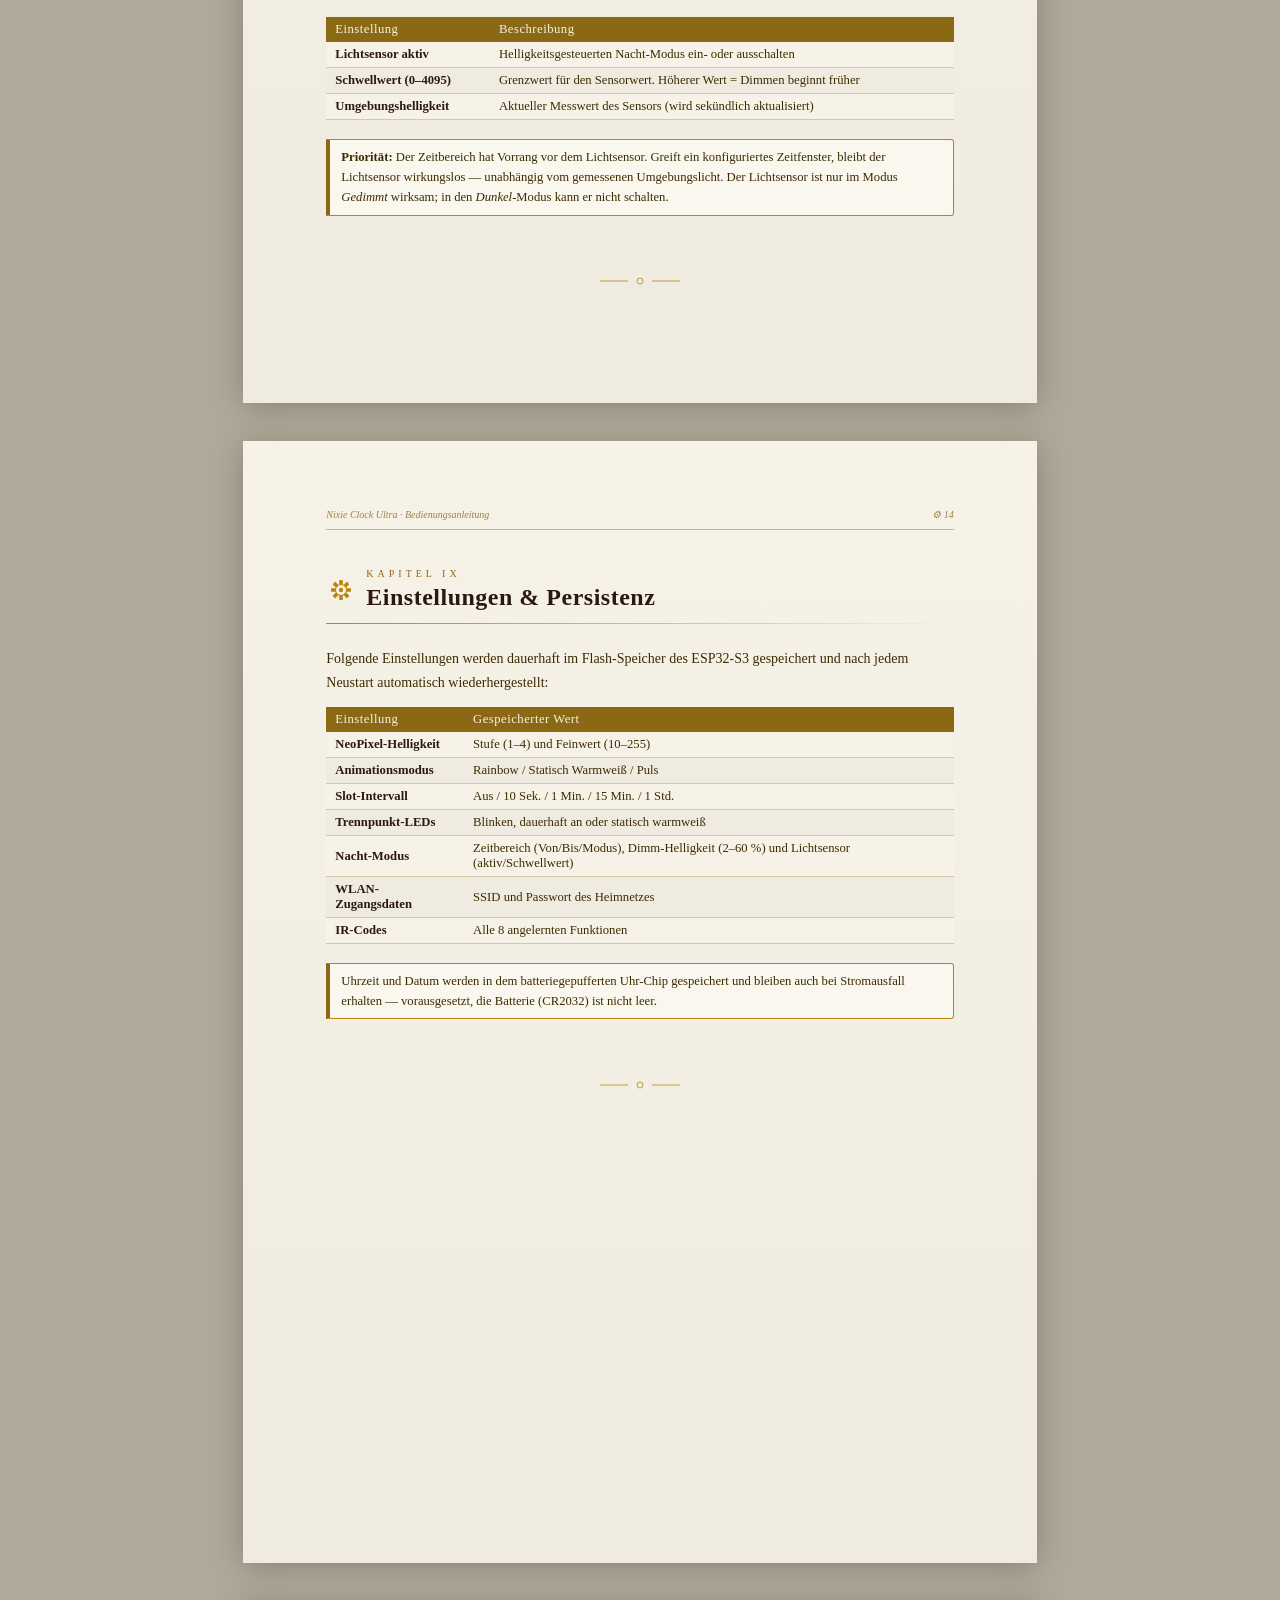
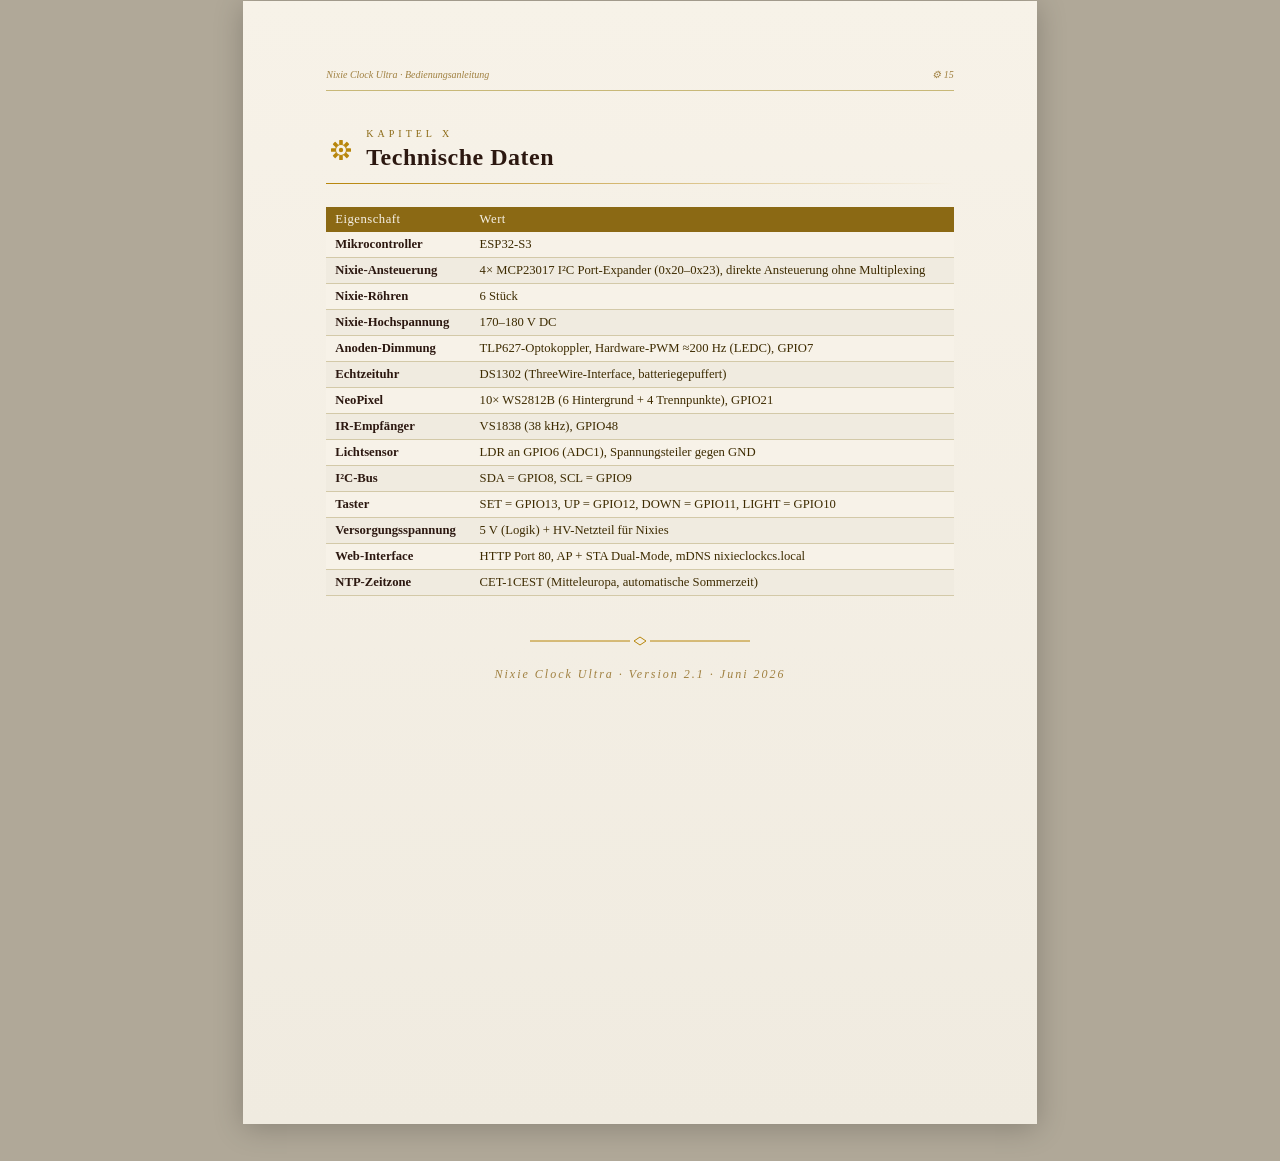
==== commit bf730632: "docs: Bedienungsanleitung sprachlich vereinfacht, Kundenperspektive Interne Bauteil-/Protokollnamen " ====
--- a/docs/manual/nixie-clock-ultra-bedienungsanleitung.html
+++ b/docs/manual/nixie-clock-ultra-bedienungsanleitung.html
@@ -247,7 +247,7 @@
     </div>
 
     <div style="font-size:10pt;color:var(--hdr-txt);letter-spacing:2px;font-style:italic">
-      Modell ESP32-S3 &middot; 6 Nixie-Röhren
+      Modell ESP32-S3 &middot; 6 Nixie-Röhren IN-12
     </div>
   </div>
 
@@ -389,7 +389,7 @@
   </div>
   <div class="chapter-rule"></div>
 
-  <p>Die Nixie Clock Ultra ist eine Röhrenuhr auf Basis des ESP32-S3 mit 6 Nixie-Röhren, 10 NeoPixel-LEDs, einem Web-Interface sowie einem IR-Empfänger. Die Röhren zeigen die aktuelle Uhrzeit in direkter Ansteuerung ohne Multiplexing — für maximale Helligkeit und ghostingfreie Darstellung.</p>
+  <p>Die Nixie Clock Ultra ist eine Röhrenuhr auf Basis des ESP32-S3 mit 6 Nixie-Röhren IN-12, 10 NeoPixel-LEDs, einem Web-Interface sowie einem IR-Empfänger. Die Röhren zeigen die aktuelle Uhrzeit in direkter Ansteuerung ohne Multiplexing — für maximale Helligkeit und ghostingfreie Darstellung.</p>
 
   <div class="warning-box no-break">
     <svg width="20" height="20" viewBox="0 0 20 20" style="flex-shrink:0;margin-top:2px">
@@ -427,7 +427,7 @@
   </div>
   <div class="chapter-rule"></div>
 
-  <p>Die Uhr ist nach dem Anschließen an die Spannungsversorgung (5 V, Logik + Hochspannungsversorgung für die Nixie-Röhren) sofort betriebsbereit.</p>
+  <p>Die Uhr ist nach dem Anschließen an die Spannungsversorgung (USB 5 Volt) sofort betriebsbereit.</p>
 
   <div class="steps">
     <div class="step">
@@ -436,11 +436,11 @@
     </div>
     <div class="step">
       <div class="step-num">2</div>
-      <p>Die Uhr zeigt sofort die in der RTC (DS1302) gespeicherte Uhrzeit an — auch ohne WLAN-Verbindung.</p>
+      <p>Die Uhr zeigt sofort die im internen Uhr-Chip gespeicherte Uhrzeit an — auch ohne WLAN-Verbindung.</p>
     </div>
     <div class="step">
       <div class="step-num">3</div>
-      <p>Alle gespeicherten Einstellungen (Helligkeit, Animation, IR-Codes, WLAN-Zugangsdaten, Nacht-Modus) werden automatisch aus dem Flash-Speicher geladen.</p>
+      <p>Alle gespeicherten Einstellungen (Helligkeit, Animation, IR-Codes, WLAN-Zugangsdaten, Nacht-Modus) werden automatisch geladen.</p>
     </div>
     <div class="step">
       <div class="step-num">4</div>
@@ -449,7 +449,7 @@
   </div>
 
   <div class="info-box no-break">
-    Ist die Uhrzeit nach dem ersten Start falsch, wurde die RTC noch nicht eingestellt. Zeit und Datum lassen sich per Tastendruck (Kapitel IV) oder bequem über das Web-Interface (Kapitel VII) korrigieren. Sobald die Uhr mit einem Heimnetz verbunden ist, synchronisiert sie Uhrzeit und Datum automatisch per NTP.
+    Ist die Uhrzeit nach dem ersten Start falsch, wurde der interne Uhr-Chip noch nicht eingestellt. Zeit und Datum lassen sich per Tastendruck (Kapitel IV) oder bequem über das Web-Interface (Kapitel VII) korrigieren. Sobald die Uhr mit einem Heimnetz verbunden ist, synchronisiert sie Uhrzeit und Datum automatisch mit einem Zeitserver.
   </div>
 
   <div style="margin-top:auto;padding-top:6mm;text-align:center">
@@ -545,7 +545,7 @@
 
   <div class="info-box no-break">
     <strong>Abkürzung:</strong> Wer nur die Uhrzeit korrigieren möchte, kann nach Schritt 4 (Sekunden) einfach <strong>15 Sekunden warten</strong> — der Einstellmodus beendet sich automatisch und speichert die bisherigen Werte.<br><br>
-    <strong>NTP:</strong> Sobald die Uhr mit dem Heimnetz verbunden ist, werden Uhrzeit und Datum automatisch per NTP synchronisiert — eine manuelle Eingabe ist dann nicht erforderlich.
+    <strong>Netzwerk-Zeit (NTP):</strong> Sobald die Uhr mit dem Heimnetz verbunden ist, werden Uhrzeit und Datum automatisch synchronisiert — eine manuelle Eingabe ist dann nicht erforderlich.
   </div>
 
   <div style="margin-top:auto;padding-top:6mm;text-align:center">
@@ -581,8 +581,6 @@
     </tbody>
   </table>
 
-  <p>Über das Web-Interface ist zusätzlich ein Feinstufenregler (Wert 10–255) verfügbar.</p>
-
   <h2>Animationsmodi</h2>
   <table class="data-table no-break">
     <thead><tr><th>Modus</th><th>Beschreibung</th></tr></thead>
@@ -597,7 +595,7 @@
   <p>Das Slot-Intervall bestimmt, wie häufig die Slot-Machine-Animation automatisch ausgelöst wird. Es ist unabhängig vom Animationsmodus einstellbar (aus, 10 Sek., 1 Min., 15 Min., 1 Std.). Im Anschluss an jede Slot-Animation zeigt die Uhr <strong>5 Sekunden lang das Datum</strong> im Format <strong>TT MM JJ</strong> auf den Röhren an.</p>
 
   <div class="info-box no-break">
-    Während der Datumsanzeige leuchten ausschließlich die <strong>unteren Trennpunkt-LEDs</strong> in gedämpftem Warmweiß — alle Hintergrund-LEDs und die oberen Trennpunkte sind ausgeschaltet. Dieser Effekt hebt die Datumsanzeige optisch deutlich von der Uhrzeitanzeige ab. Das Datum kann auch jederzeit per IR-Fernbedienung abgerufen werden (siehe Kapitel VI).
+    Während der Datumsanzeige leuchten ausschließlich die <strong>unteren Trennpunkt-LEDs</strong> in gedämpftem Warmweiß — alle Hintergrund-LEDs und die oberen Trennpunkte sind ausgeschaltet. Dieser Effekt hebt die Datumsanzeige optisch deutlich von der Uhrzeitanzeige ab.
   </div>
 
   <h2>Trennpunkt-LEDs</h2>
@@ -682,7 +680,7 @@
   <div class="chapter-rule"></div>
 
   <h2>Verbindung herstellen</h2>
-  <p>Die Uhr startet immer als WLAN-Access-Point. Das Web-Interface ist ohne weitere Konfiguration sofort erreichbar:</p>
+  <p>Das Web-Interface ist ohne weitere Konfiguration sofort erreichbar:</p>
 
   <table class="conn-table no-break">
     <tbody>
@@ -699,14 +697,13 @@
   </div>
 
   <h2>Heimnetz einrichten</h2>
-  <p>Im Web-Interface unter <strong>WLAN-Einrichtung</strong>:</p>
 
   <div class="steps">
     <div class="step"><div class="step-num">1</div><p>SSID des Heimnetzes und Passwort eingeben.</p></div>
     <div class="step"><div class="step-num">2</div><p><strong>Verbinden</strong> klicken → Uhr startet automatisch neu.</p></div>
   </div>
 
-  <p>Nach dem Neustart ist die Uhr über den Hotspot (<code>192.168.4.1</code>) <em>und</em> im Heimnetz unter <code>http://nixieclockcs.local</code> erreichbar. Heimnetz trennen: SSID-Feld leer lassen und <strong>Verbinden</strong> klicken.</p>
+  <p>Nach dem Neustart ist die Uhr erreichbar. Heimnetz trennen: SSID-Feld leer lassen und <strong>Verbinden</strong> klicken.</p>
 
   <h2>Web-Interface Funktionen</h2>
   <table class="data-table no-break">
@@ -722,8 +719,8 @@
     </tbody>
   </table>
 
-  <h2>NTP-Zeitsynchronisierung</h2>
-  <p>Sobald die Uhr mit einem Heimnetz verbunden ist, synchronisiert sie Uhrzeit und Datum <strong>einmalig</strong> automatisch über NTP (<code>pool.ntp.org</code>). Die Zeitzone ist auf <strong>Mitteleuropa (CET/CEST)</strong> voreingestellt.</p>
+  <h2>Netzwerk-Zeitsynchronisierung</h2>
+  <p>Sobald die Uhr mit einem Heimnetz verbunden ist, synchronisiert sie Uhrzeit und Datum <strong>einmalig</strong> automatisch über das Netz (NTP) (<code>pool.ntp.org</code>). Die Zeitzone ist auf <strong>Mitteleuropa (CET/CEST)</strong> voreingestellt.</p>
 
   <div style="margin-top:auto;padding-top:6mm;text-align:center">
     <svg class="ornament-small" width="80" height="10" viewBox="0 0 80 10"><line x1="0" y1="5" x2="28" y2="5" stroke="#b8860b" stroke-width="0.8"/><circle cx="40" cy="5" r="3" fill="none" stroke="#b8860b" stroke-width="0.8"/><line x1="52" y1="5" x2="80" y2="5" stroke="#b8860b" stroke-width="0.8"/></svg>
@@ -756,10 +753,6 @@
       <tr><td><strong>Dunkel</strong></td><td>Vollständig aus</td><td>Vollständig aus</td></tr>
     </tbody>
   </table>
-
-  <div class="info-box no-break">
-    Die Röhren-Dimmung erfolgt direkt über die Anodenspannung: Ein TLP627-Optokoppler schaltet sie per Hardware-PWM (≈200 Hz). Eine Software-PWM auf den Kathoden ist dafür nicht mehr nötig. Die Dimm-Helligkeit lässt sich im Web-Interface stufenlos zwischen 2 % und 60 % einstellen — die Änderung wird sofort übernommen.
-  </div>
 
   <h2>Zeitbereich</h2>
   <p>Innerhalb eines konfigurierbaren Zeitfensters wechselt die Uhr automatisch in den gewählten Modus (Gedimmt oder Dunkel):</p>
@@ -823,7 +816,7 @@
   </table>
 
   <div class="info-box no-break">
-    Uhrzeit und Datum werden in der batteriegepufferten RTC (DS1302) gespeichert und bleiben auch bei Stromausfall erhalten — vorausgesetzt, die RTC-Batterie ist geladen.
+    Uhrzeit und Datum werden in dem batteriegepufferten Uhr-Chip gespeichert und bleiben auch bei Stromausfall erhalten — vorausgesetzt, die Batterie (CR2032) ist nicht leer.
   </div>
 
   <div style="margin-top:auto;padding-top:6mm;text-align:center">
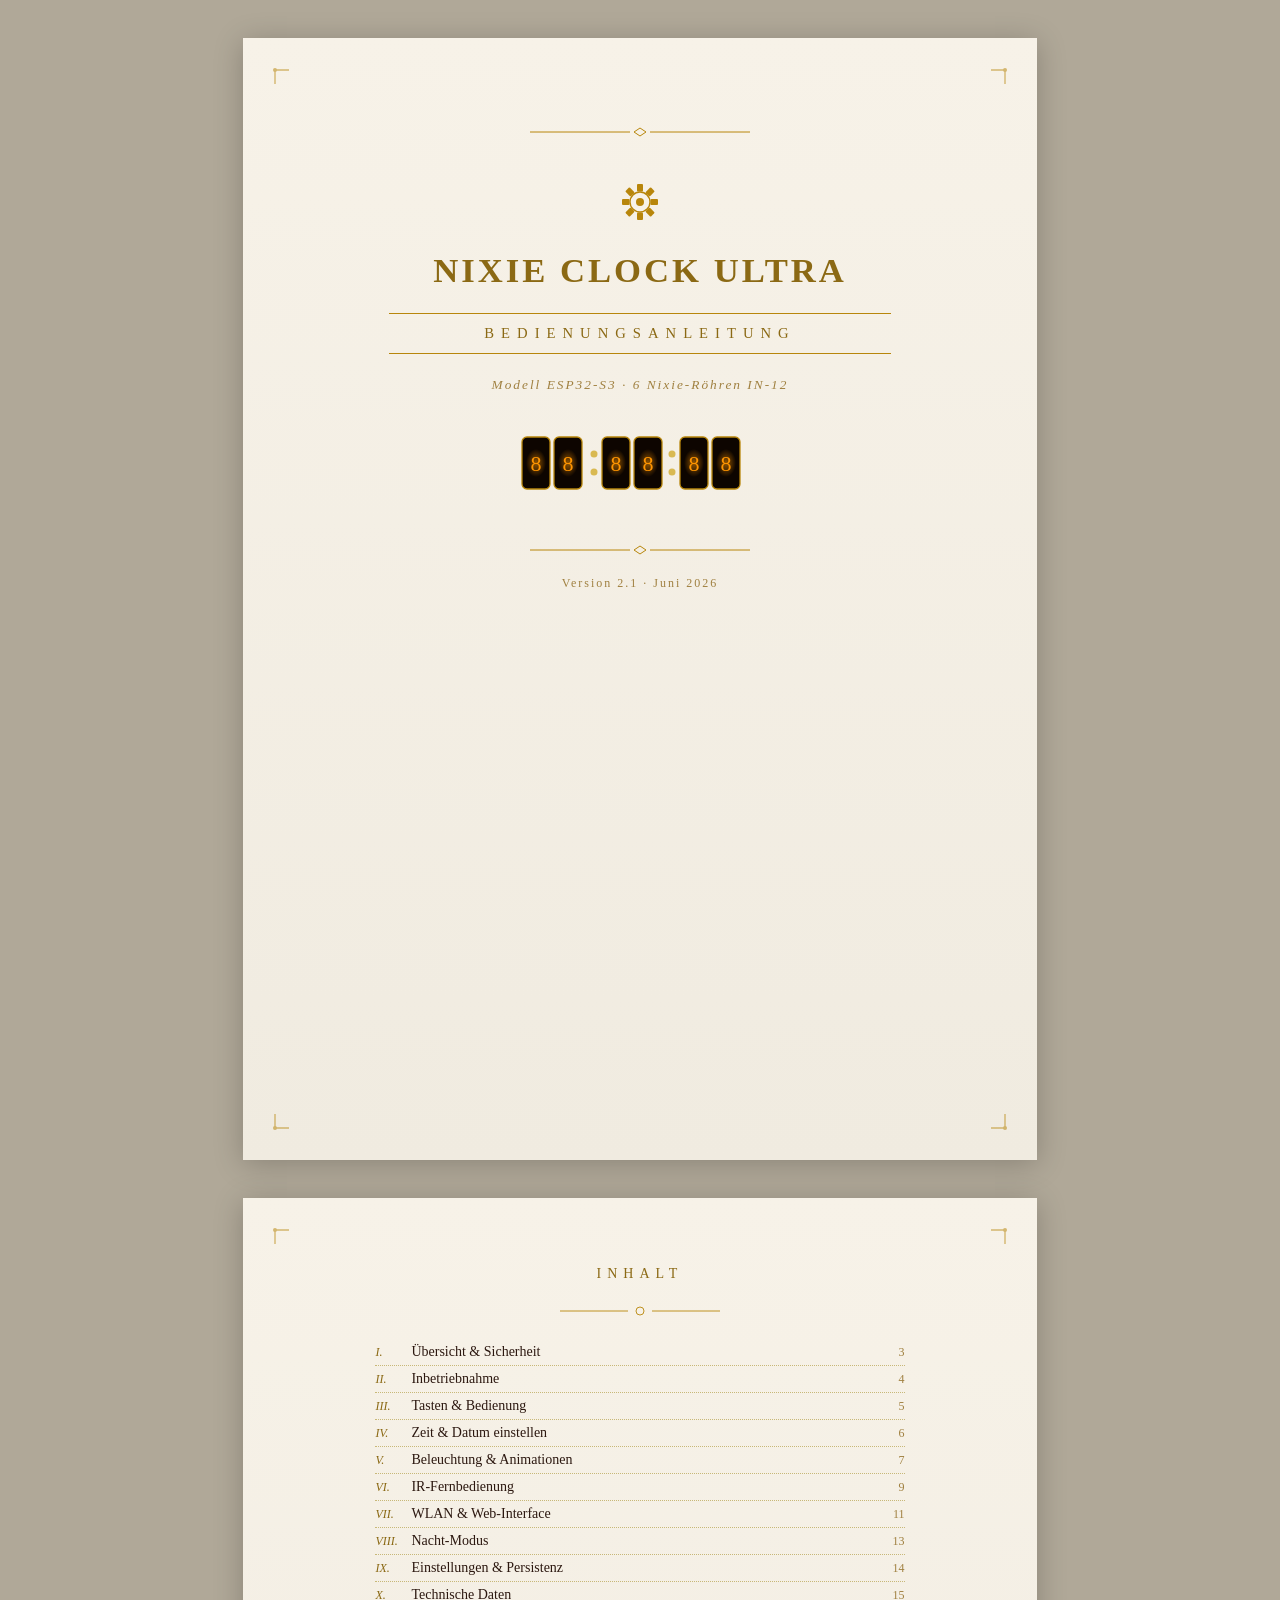
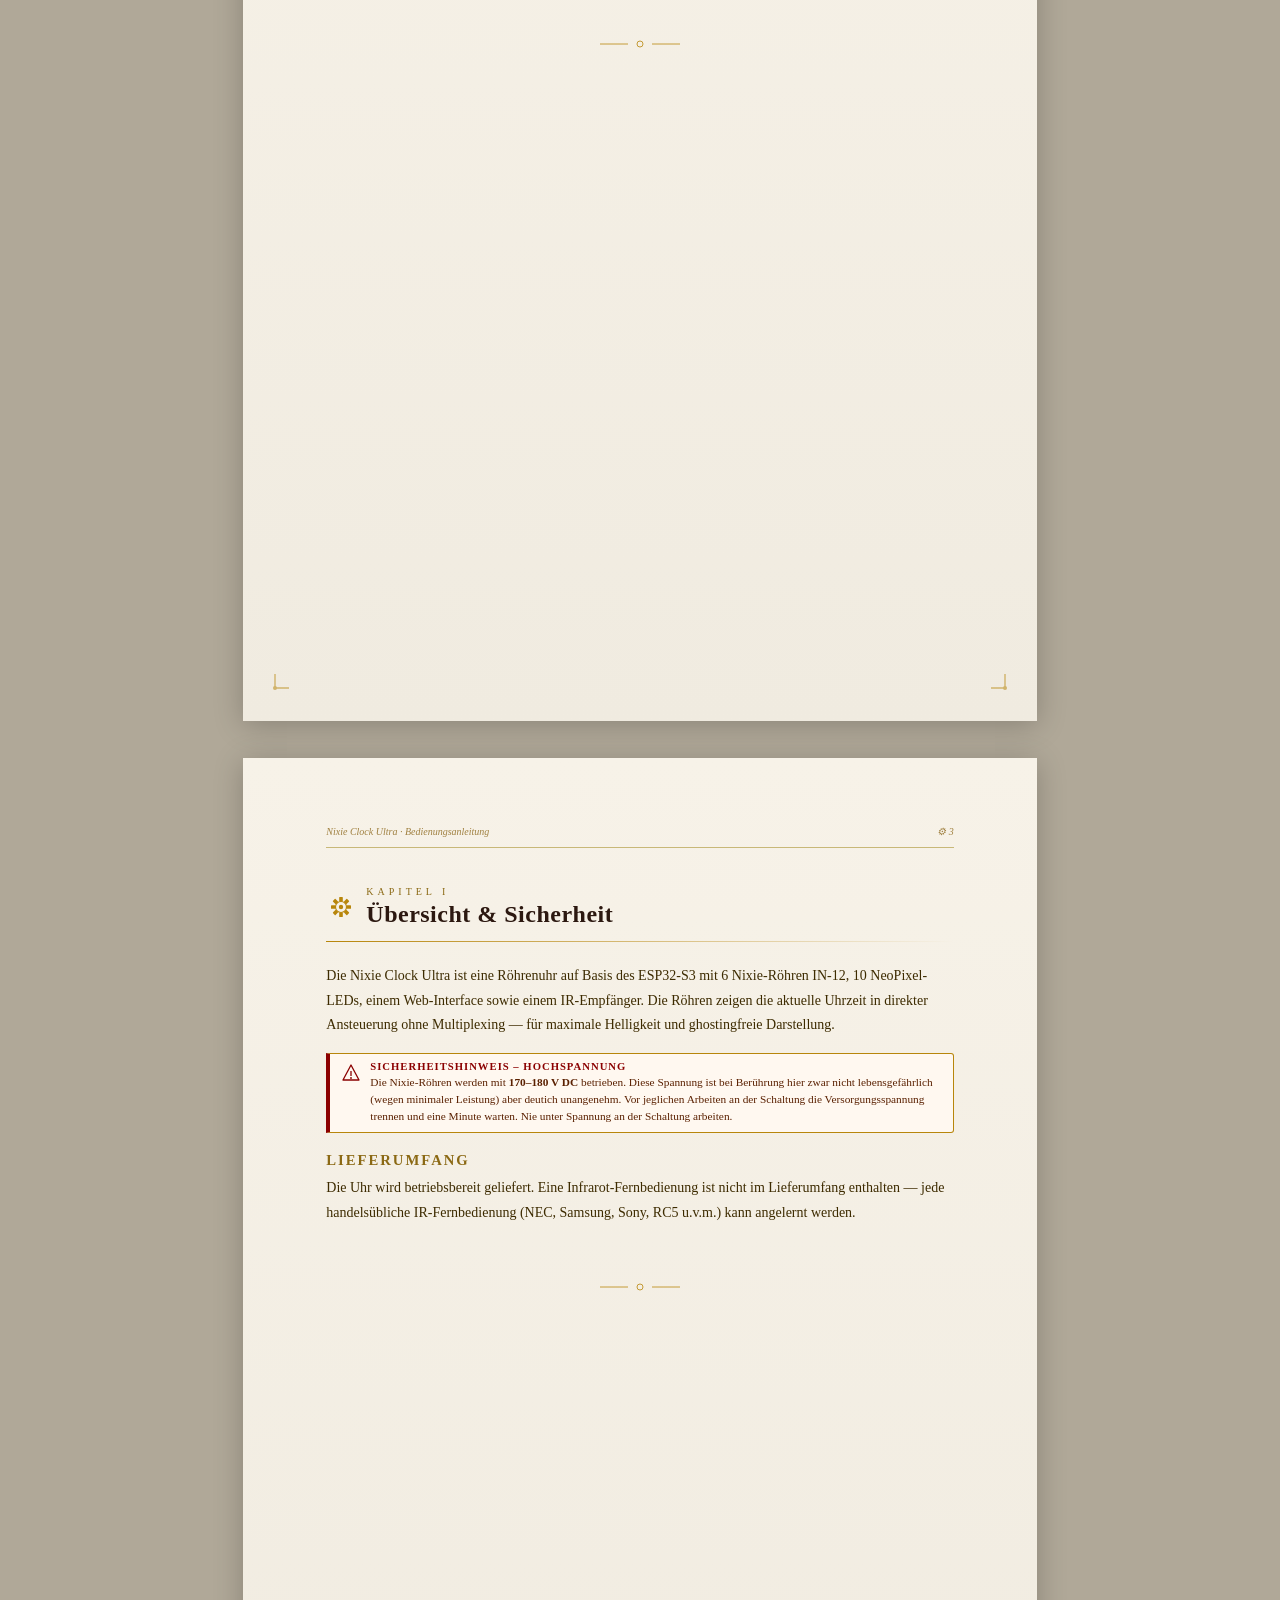
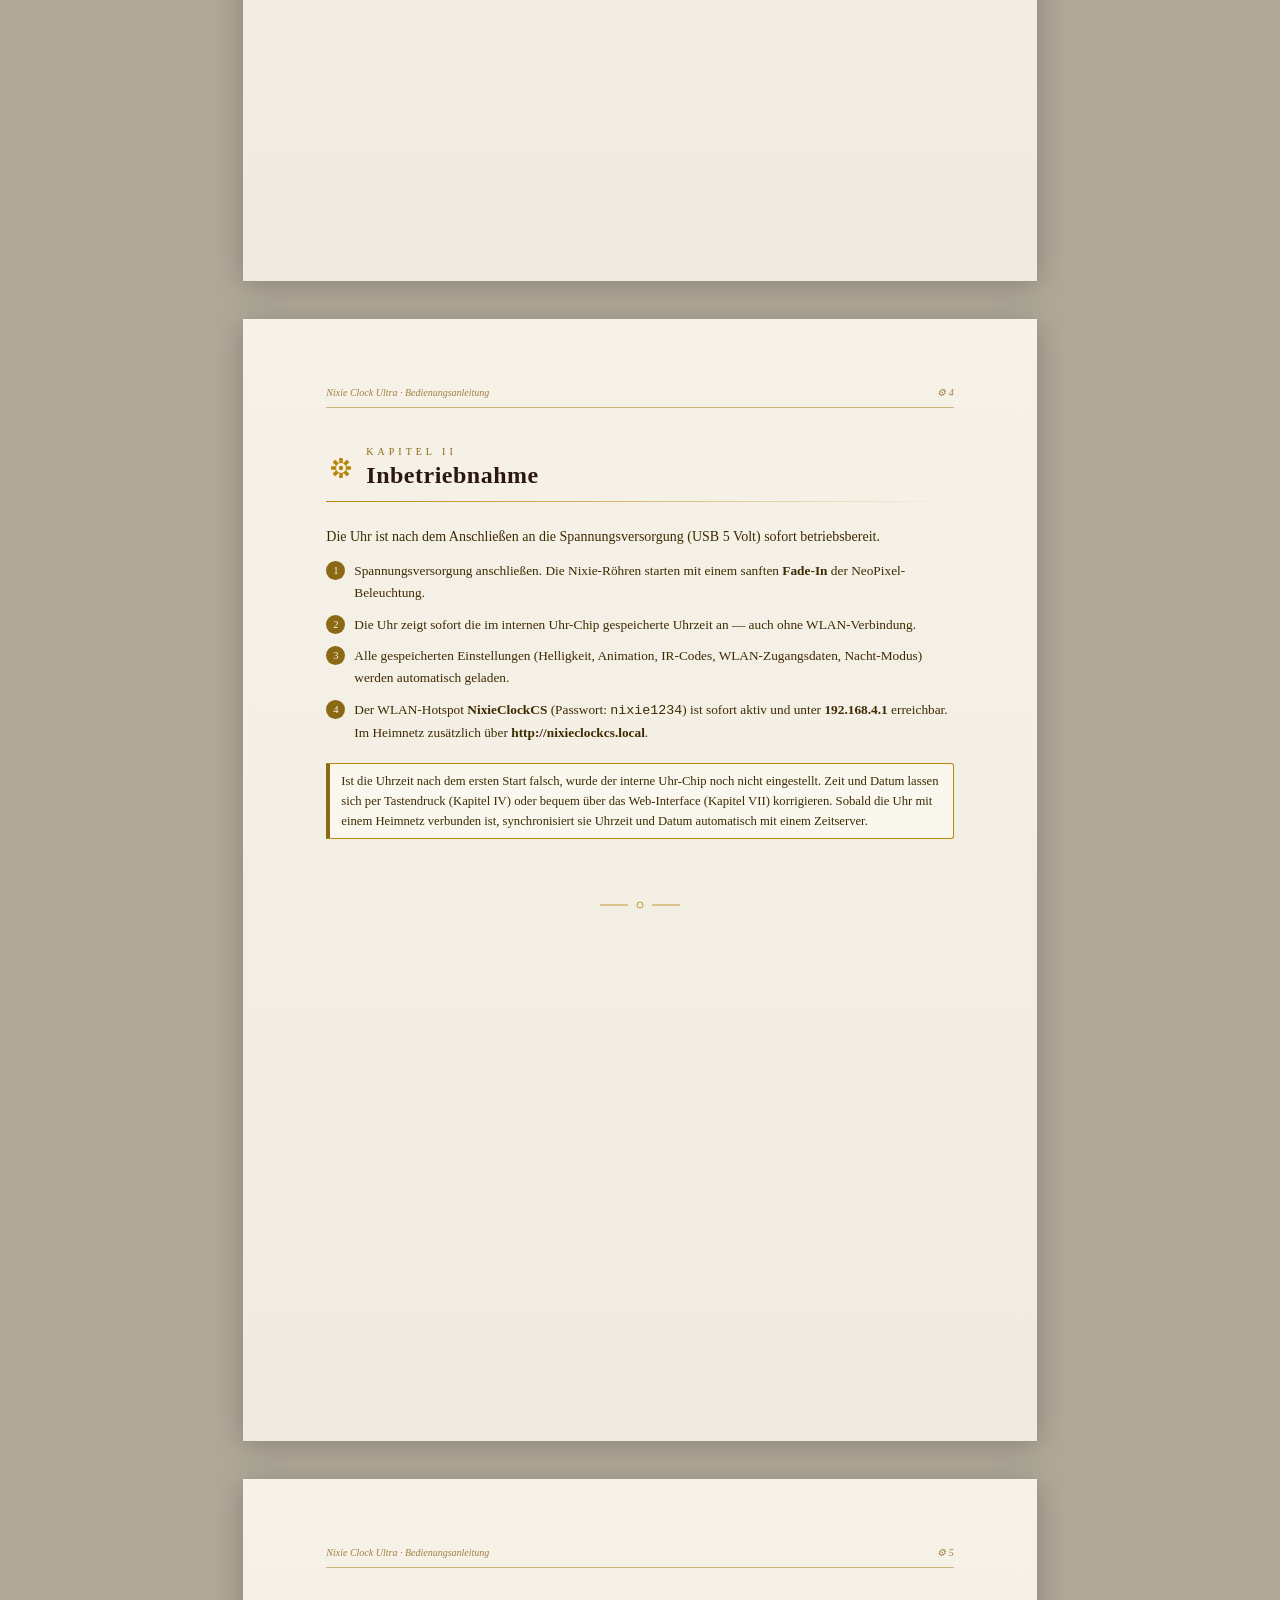
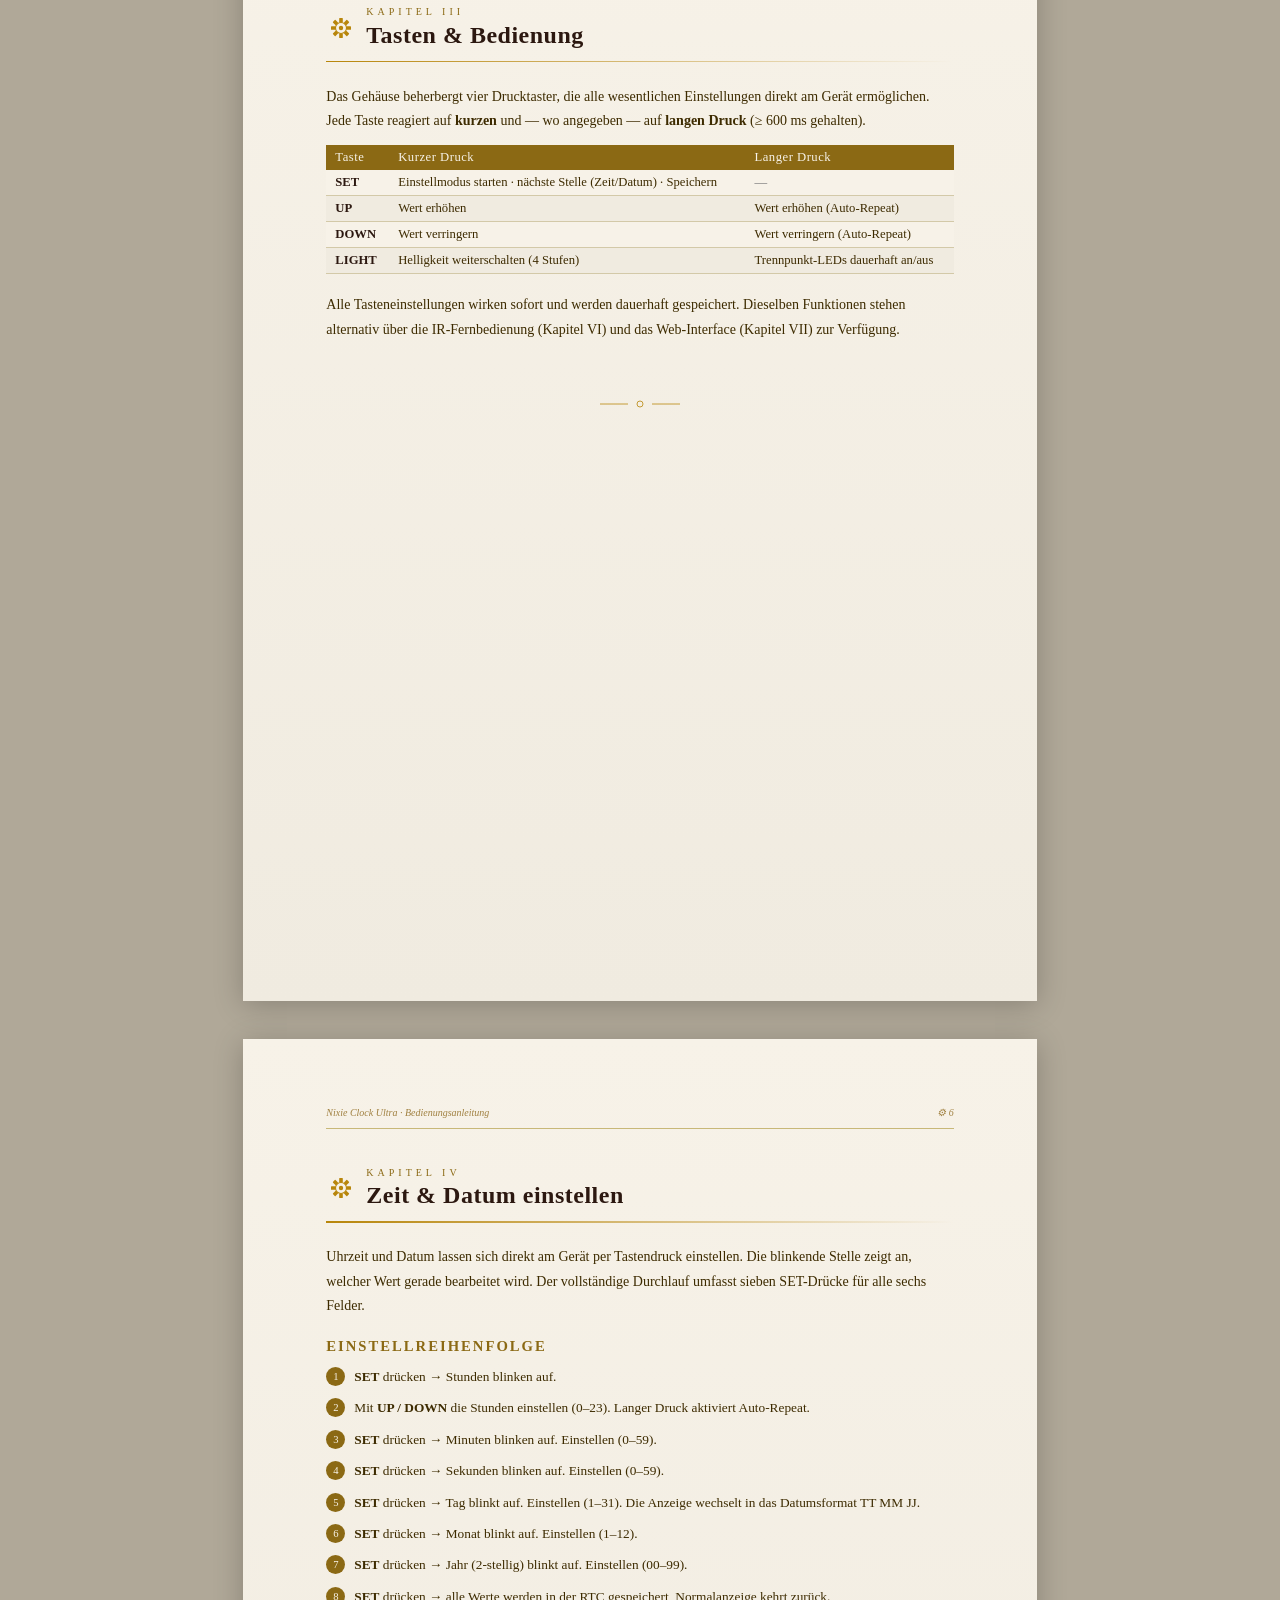
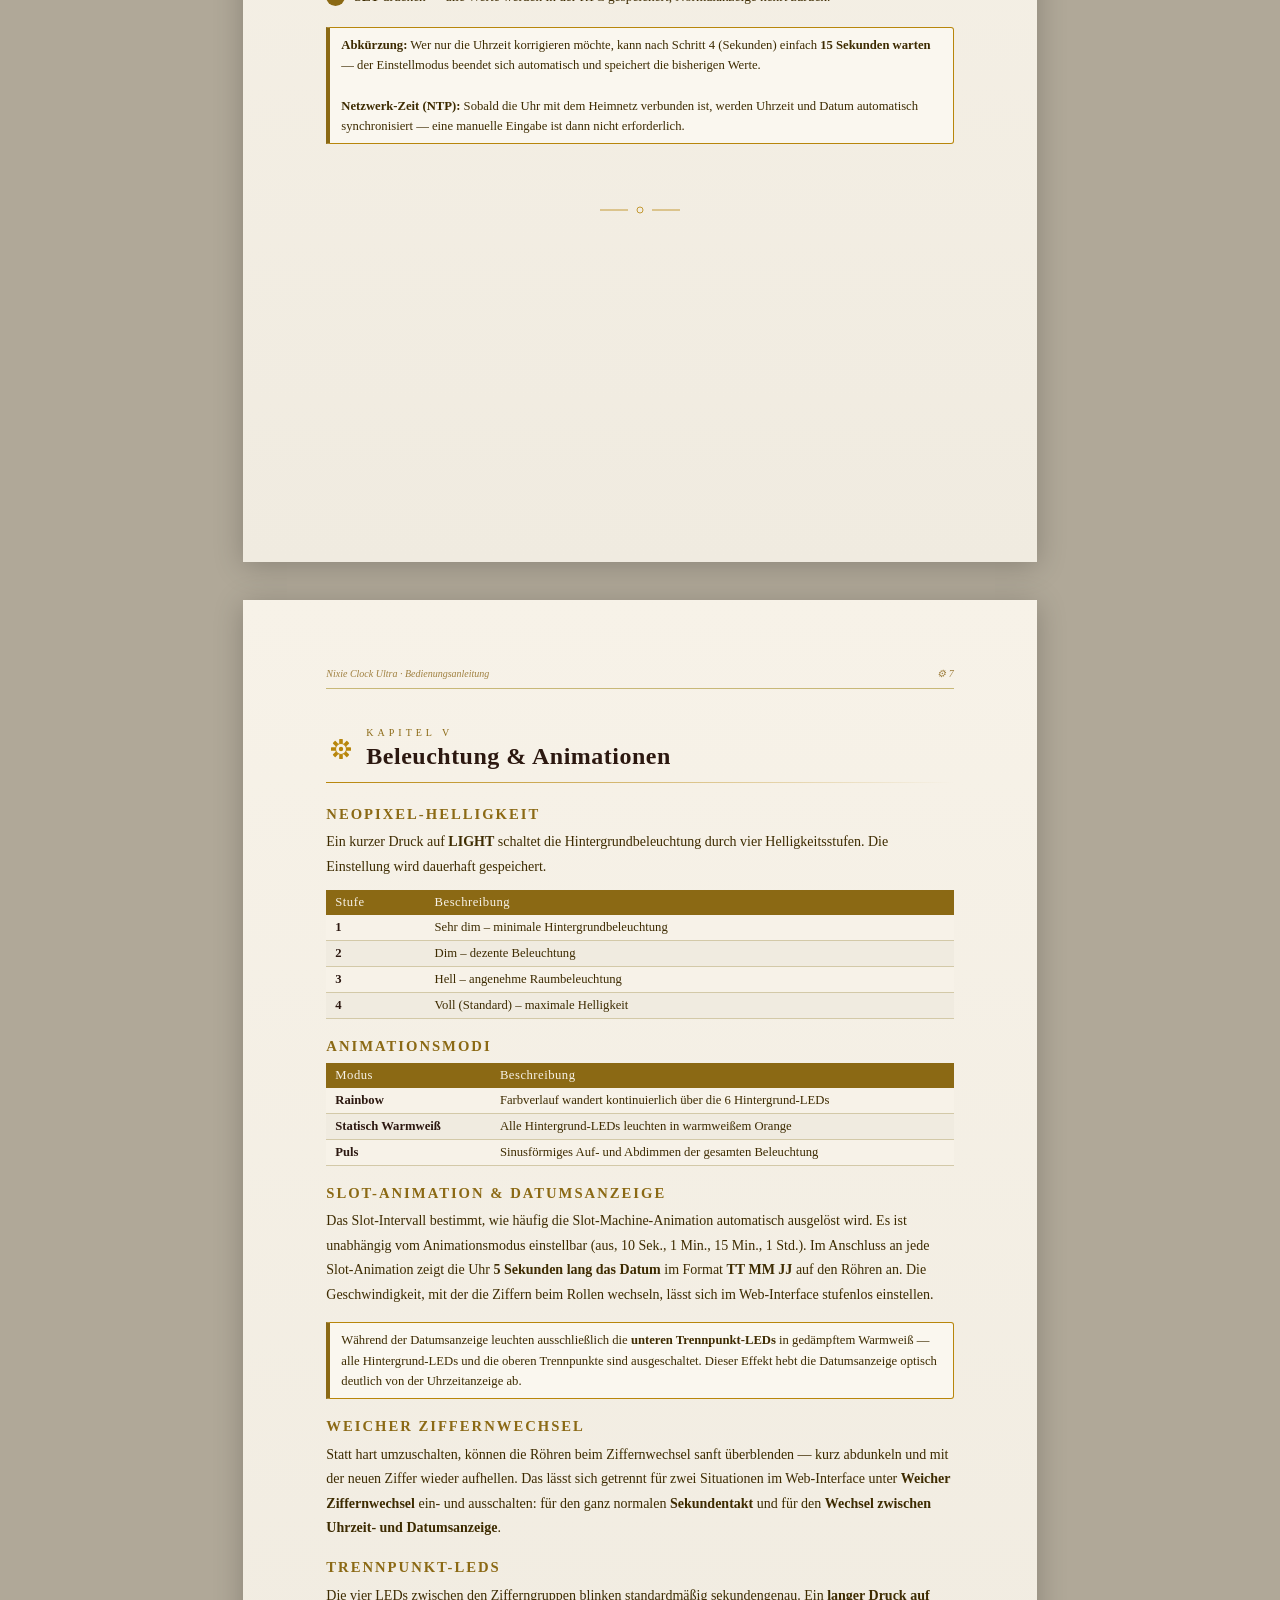
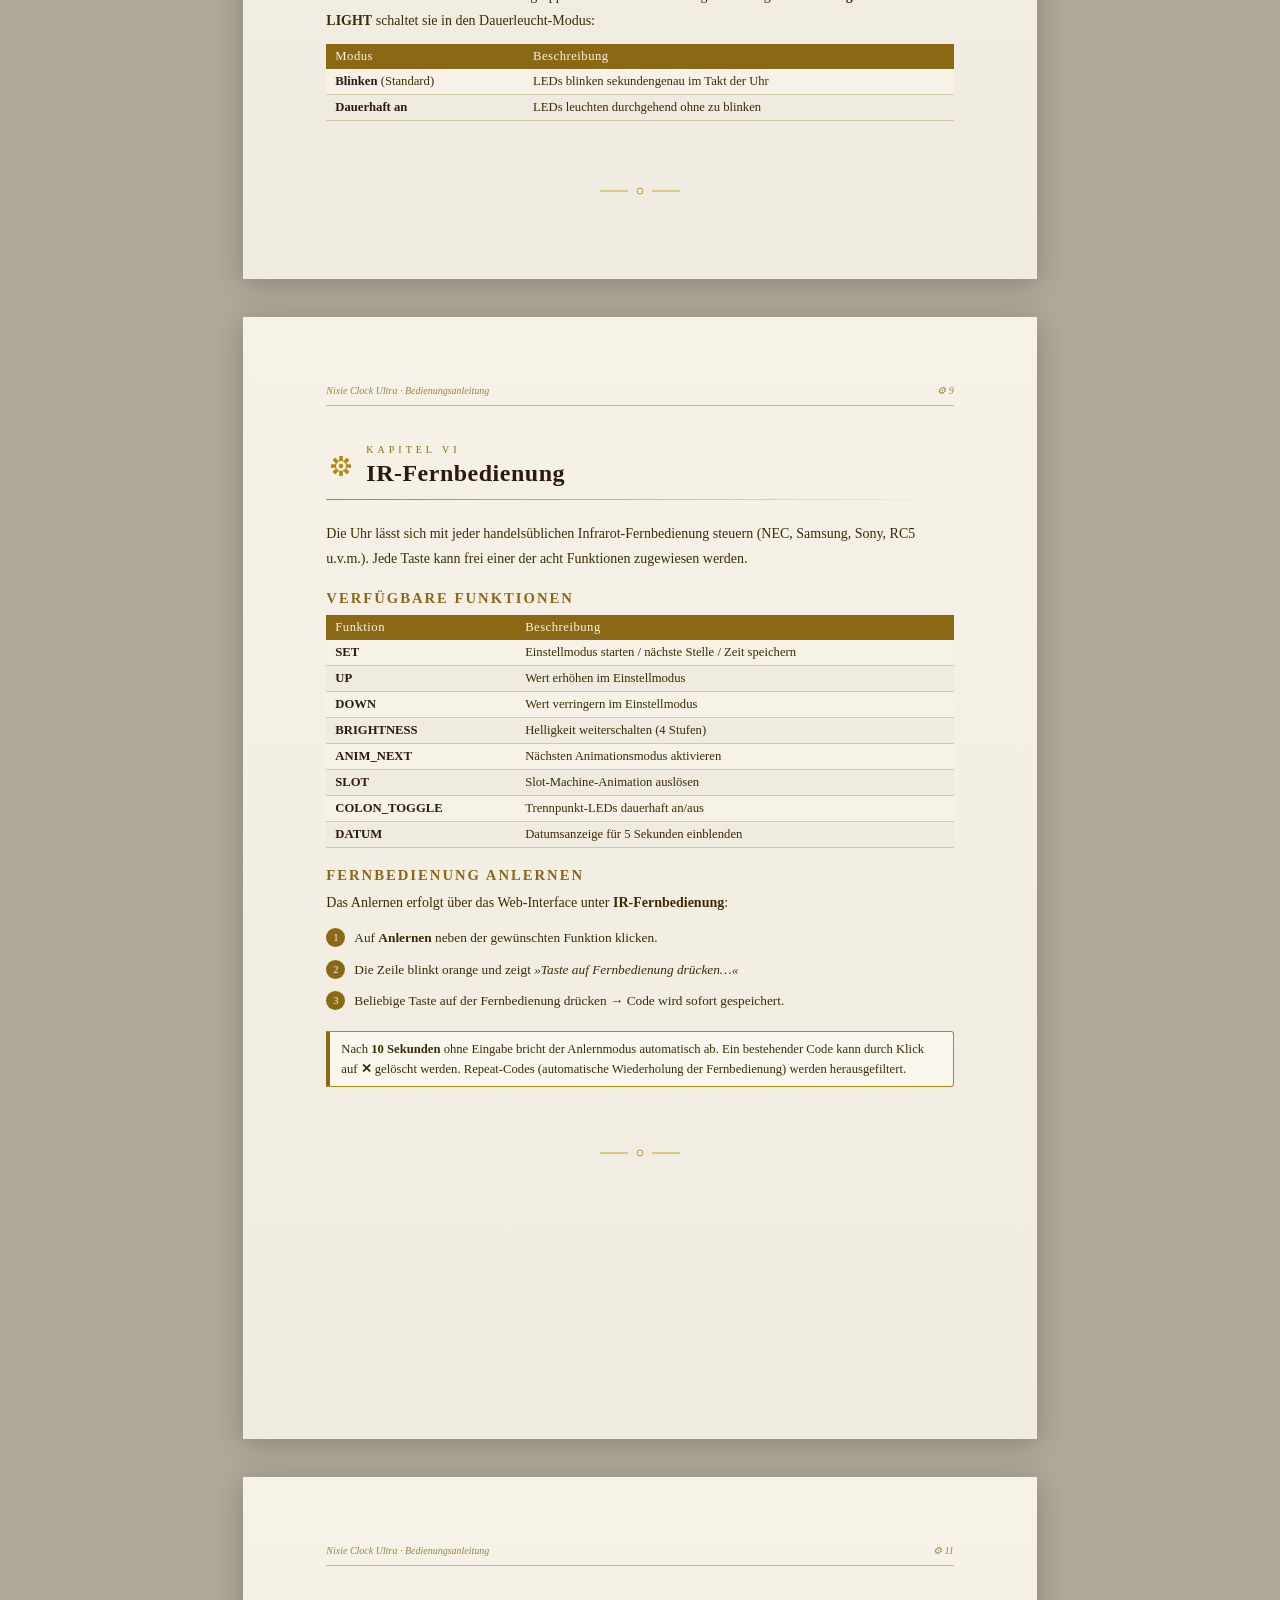
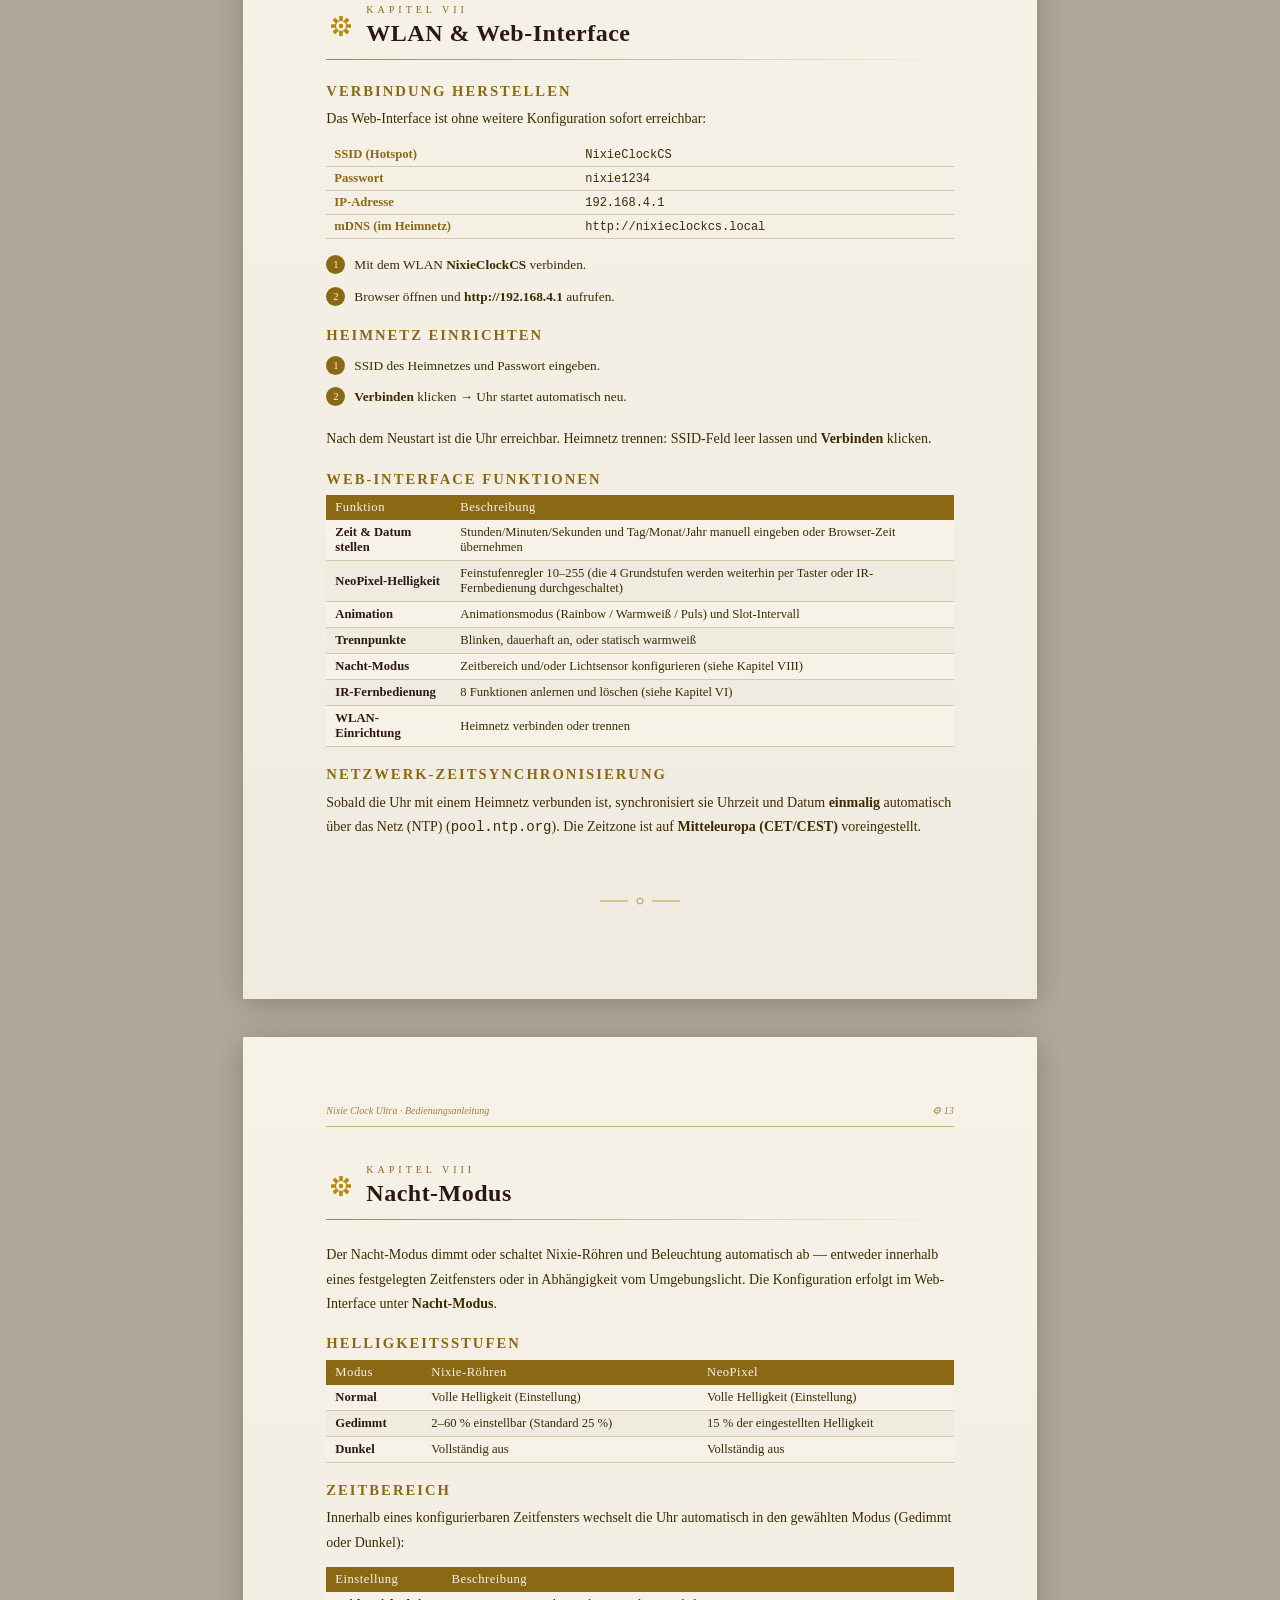
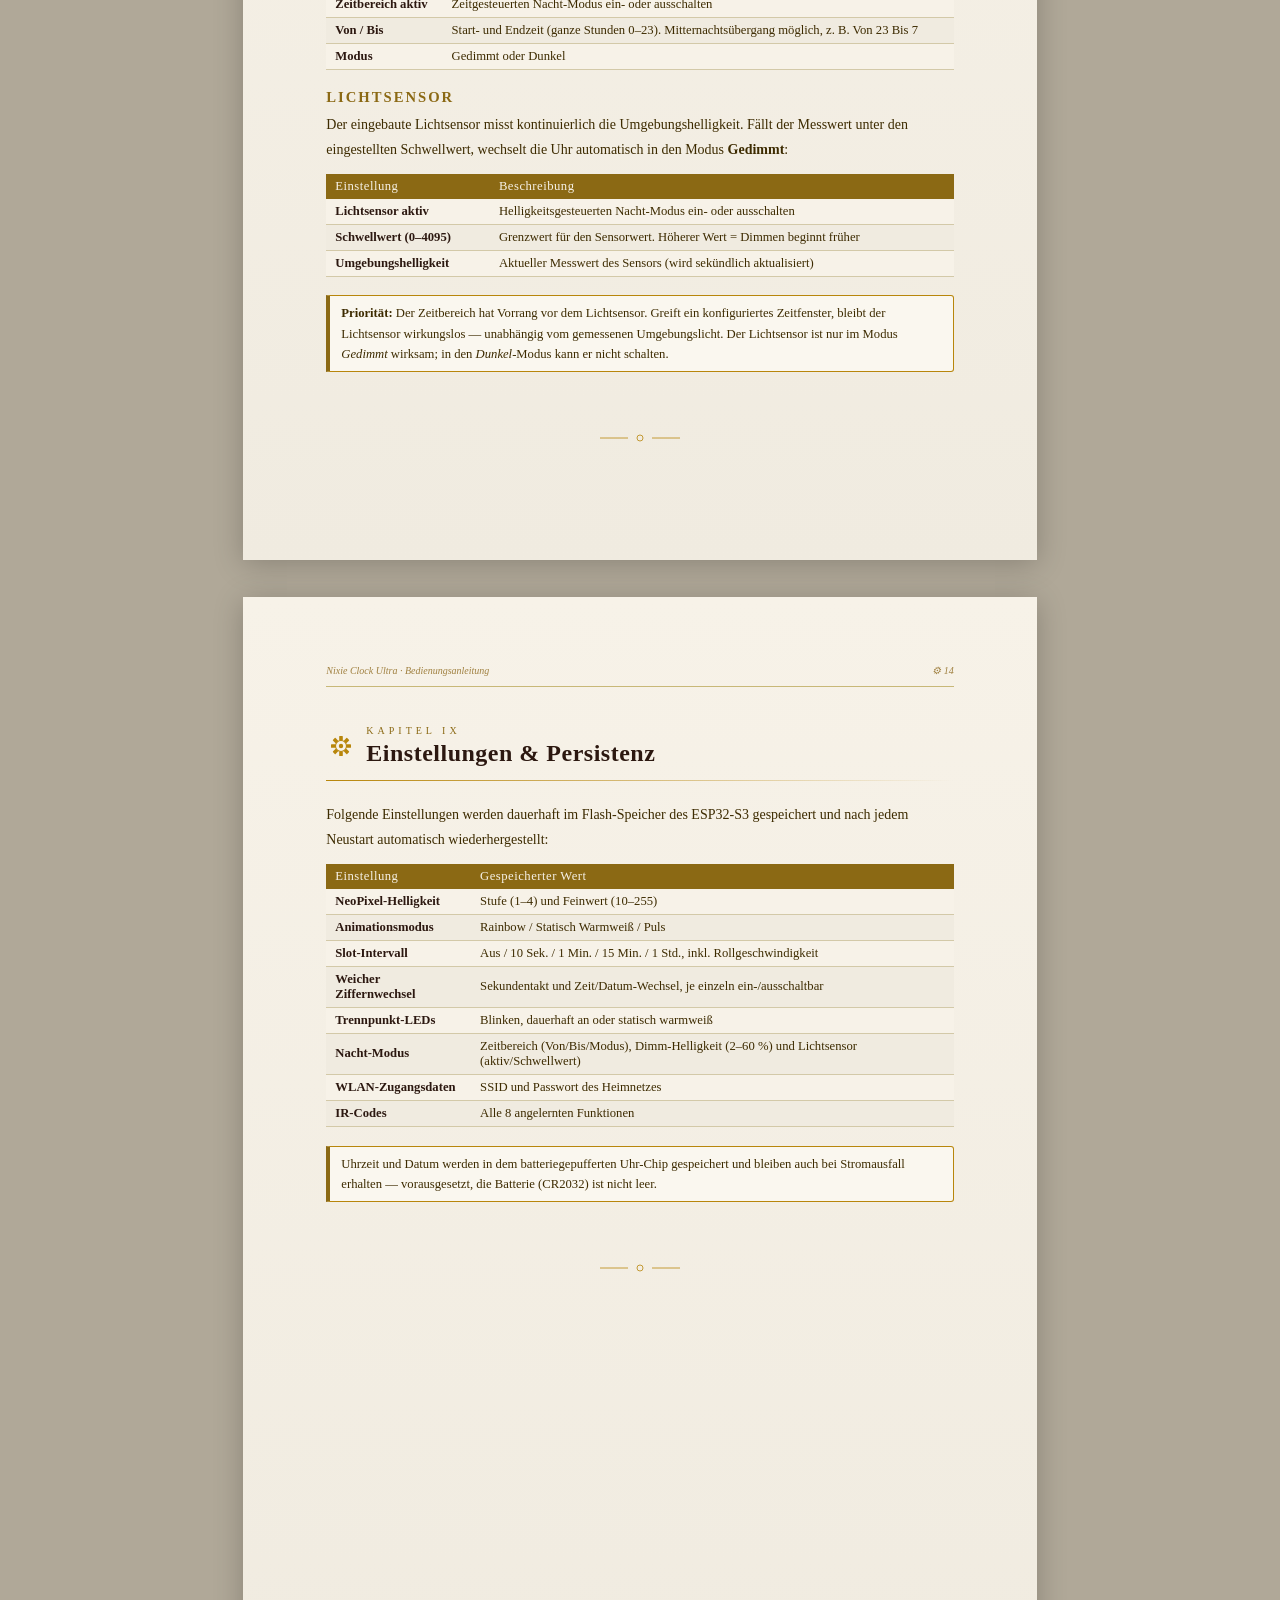
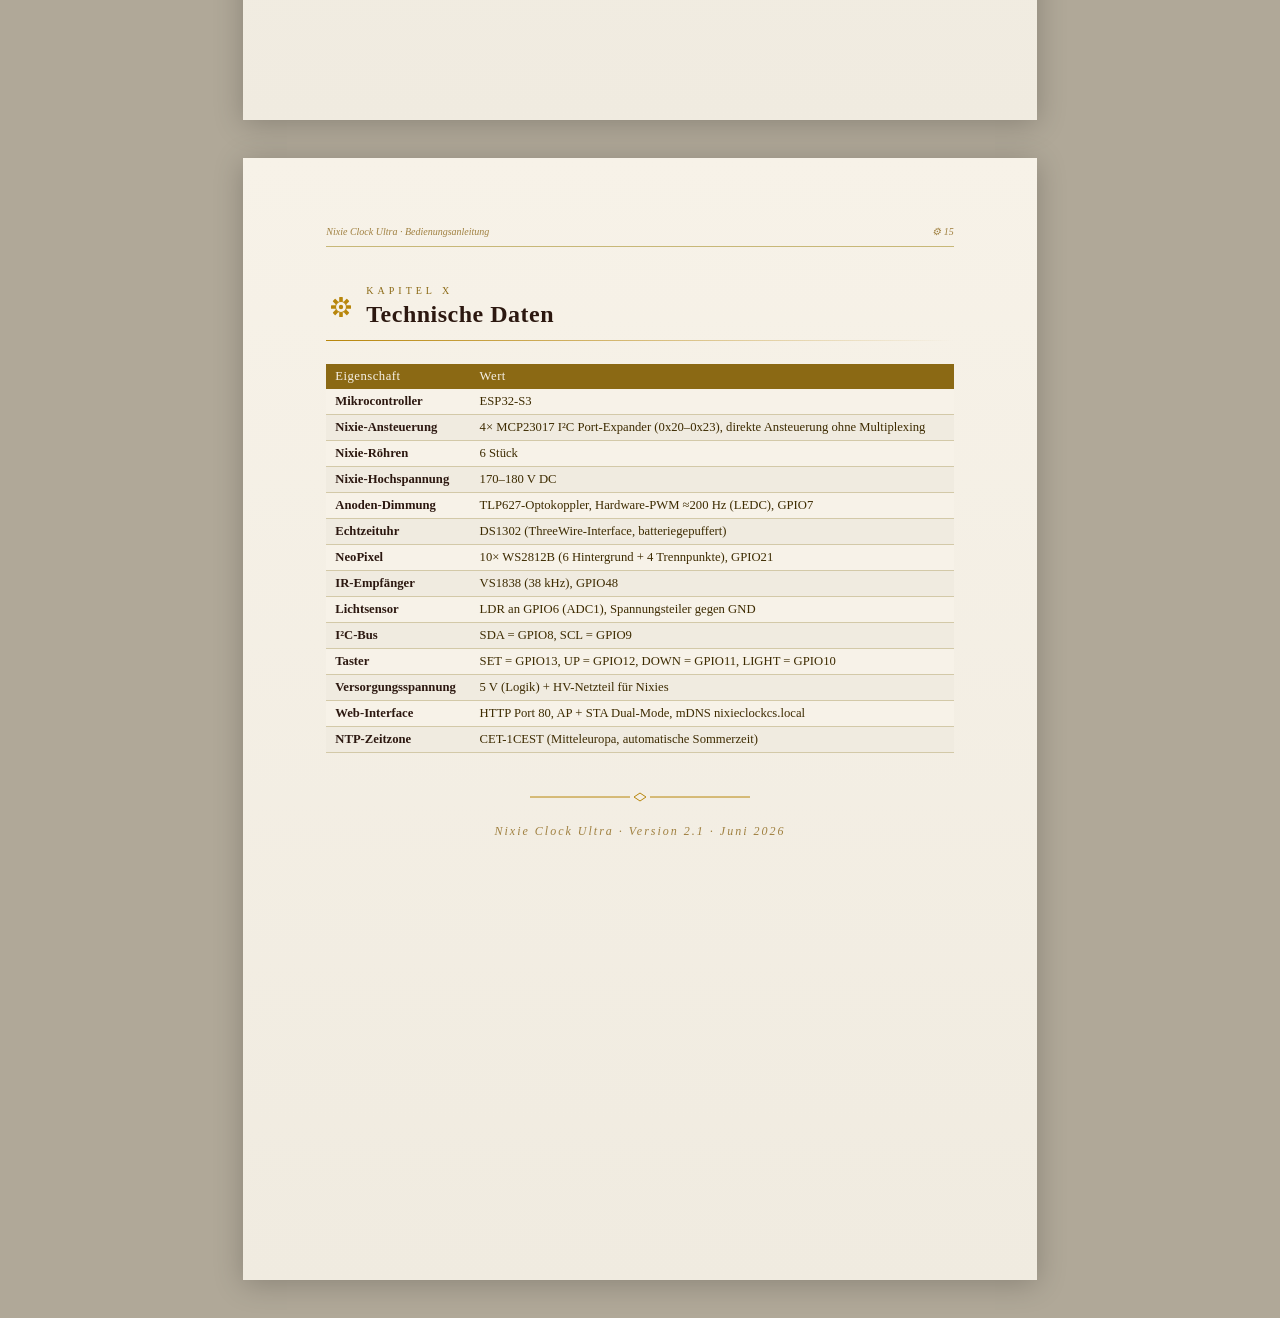
==== commit f737647a: "docs: Doku auf weichen Ziffernwechsel + Slot-Geschwindigkeit aktualisiert Bedienungsanleitung, Syste" ====
--- a/docs/manual/nixie-clock-ultra-bedienungsanleitung.html
+++ b/docs/manual/nixie-clock-ultra-bedienungsanleitung.html
@@ -592,11 +592,14 @@
   </table>
 
   <h2>Slot-Animation &amp; Datumsanzeige</h2>
-  <p>Das Slot-Intervall bestimmt, wie häufig die Slot-Machine-Animation automatisch ausgelöst wird. Es ist unabhängig vom Animationsmodus einstellbar (aus, 10 Sek., 1 Min., 15 Min., 1 Std.). Im Anschluss an jede Slot-Animation zeigt die Uhr <strong>5 Sekunden lang das Datum</strong> im Format <strong>TT MM JJ</strong> auf den Röhren an.</p>
+  <p>Das Slot-Intervall bestimmt, wie häufig die Slot-Machine-Animation automatisch ausgelöst wird. Es ist unabhängig vom Animationsmodus einstellbar (aus, 10 Sek., 1 Min., 15 Min., 1 Std.). Im Anschluss an jede Slot-Animation zeigt die Uhr <strong>5 Sekunden lang das Datum</strong> im Format <strong>TT MM JJ</strong> auf den Röhren an. Die Geschwindigkeit, mit der die Ziffern beim Rollen wechseln, lässt sich im Web-Interface stufenlos einstellen.</p>
 
   <div class="info-box no-break">
     Während der Datumsanzeige leuchten ausschließlich die <strong>unteren Trennpunkt-LEDs</strong> in gedämpftem Warmweiß — alle Hintergrund-LEDs und die oberen Trennpunkte sind ausgeschaltet. Dieser Effekt hebt die Datumsanzeige optisch deutlich von der Uhrzeitanzeige ab.
   </div>
+
+  <h2>Weicher Ziffernwechsel</h2>
+  <p>Statt hart umzuschalten, können die Röhren beim Ziffernwechsel sanft überblenden — kurz abdunkeln und mit der neuen Ziffer wieder aufhellen. Das lässt sich getrennt für zwei Situationen im Web-Interface unter <strong>Weicher Ziffernwechsel</strong> ein- und ausschalten: für den ganz normalen <strong>Sekundentakt</strong> und für den <strong>Wechsel zwischen Uhrzeit- und Datumsanzeige</strong>.</p>
 
   <h2>Trennpunkt-LEDs</h2>
   <p>Die vier LEDs zwischen den Zifferngruppen blinken standardmäßig sekundengenau. Ein <strong>langer Druck auf LIGHT</strong> schaltet sie in den Dauerleucht-Modus:</p>
@@ -807,7 +810,8 @@
     <tbody>
       <tr><td><strong>NeoPixel-Helligkeit</strong></td><td>Stufe (1–4) und Feinwert (10–255)</td></tr>
       <tr><td><strong>Animationsmodus</strong></td><td>Rainbow / Statisch Warmweiß / Puls</td></tr>
-      <tr><td><strong>Slot-Intervall</strong></td><td>Aus / 10 Sek. / 1 Min. / 15 Min. / 1 Std.</td></tr>
+      <tr><td><strong>Slot-Intervall</strong></td><td>Aus / 10 Sek. / 1 Min. / 15 Min. / 1 Std., inkl. Rollgeschwindigkeit</td></tr>
+      <tr><td><strong>Weicher Ziffernwechsel</strong></td><td>Sekundentakt und Zeit/Datum-Wechsel, je einzeln ein-/ausschaltbar</td></tr>
       <tr><td><strong>Trennpunkt-LEDs</strong></td><td>Blinken, dauerhaft an oder statisch warmweiß</td></tr>
       <tr><td><strong>Nacht-Modus</strong></td><td>Zeitbereich (Von/Bis/Modus), Dimm-Helligkeit (2–60 %) und Lichtsensor (aktiv/Schwellwert)</td></tr>
       <tr><td><strong>WLAN-Zugangsdaten</strong></td><td>SSID und Passwort des Heimnetzes</td></tr>
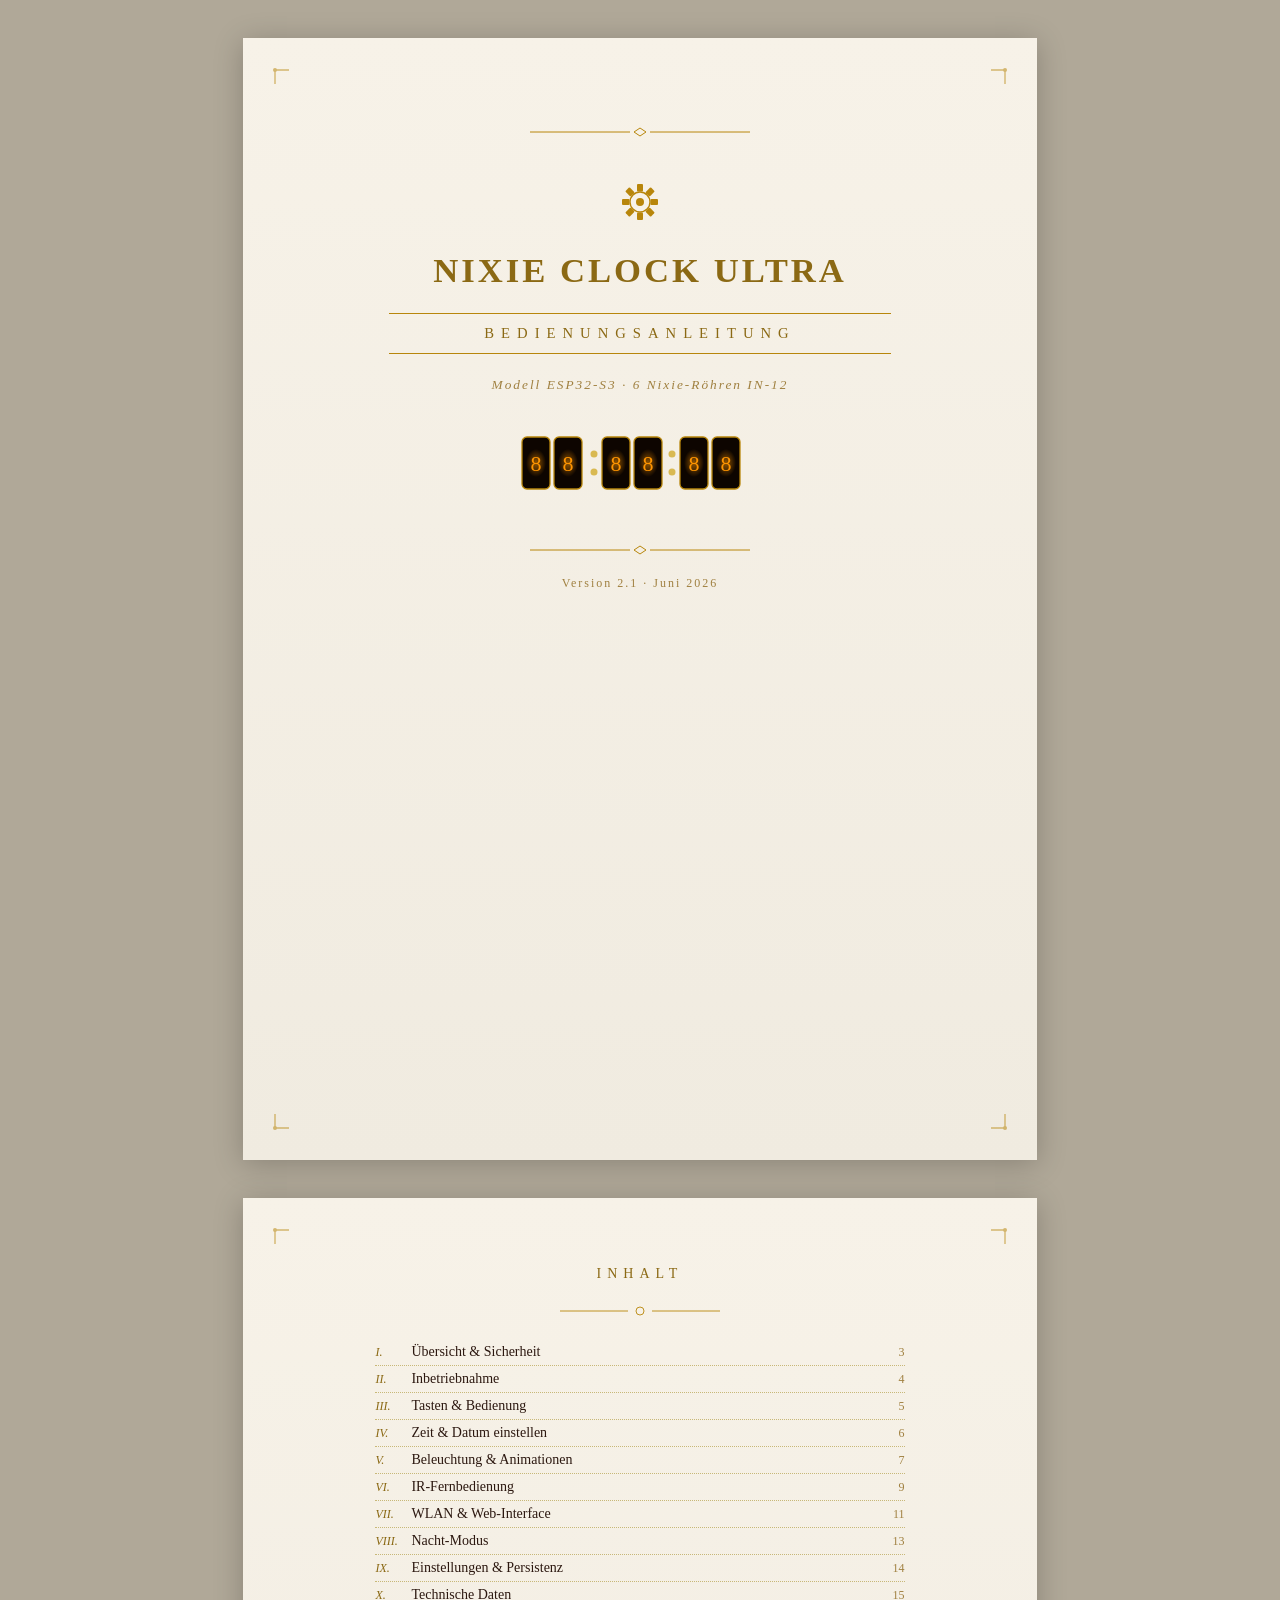
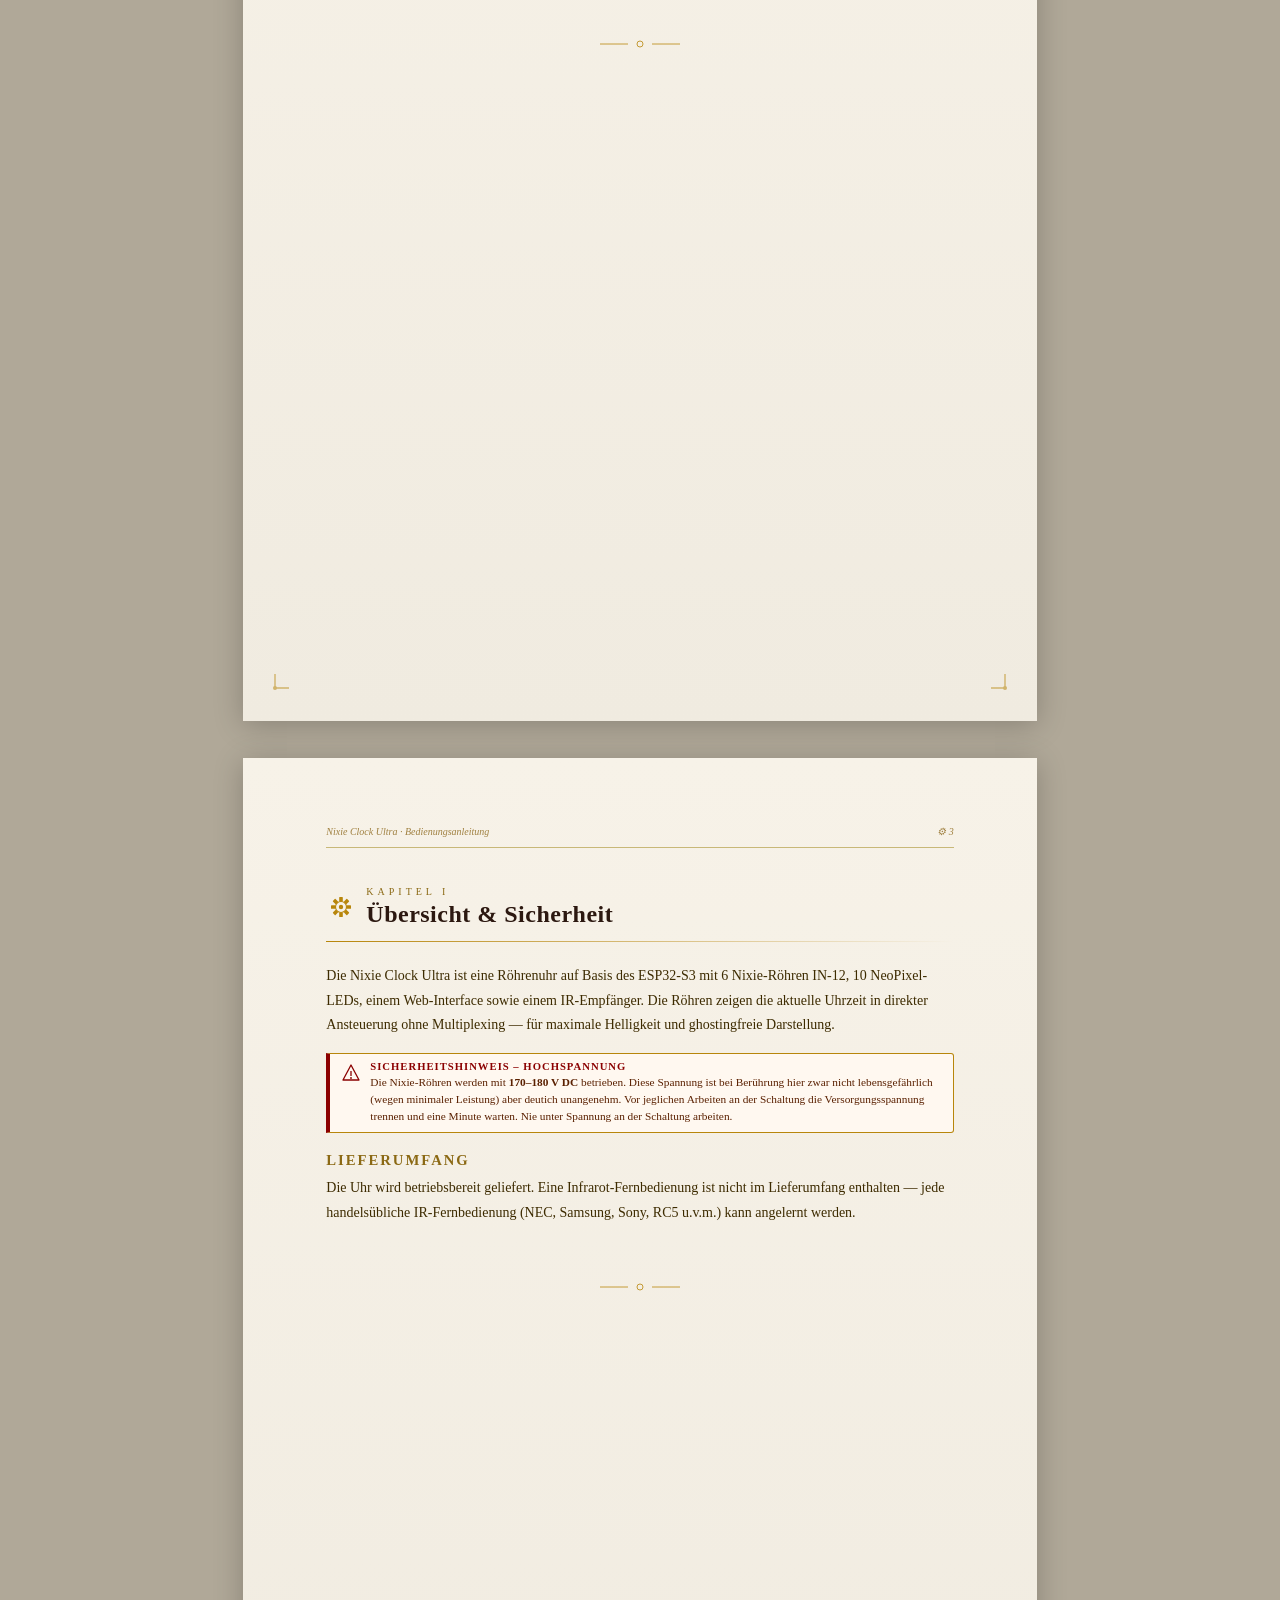
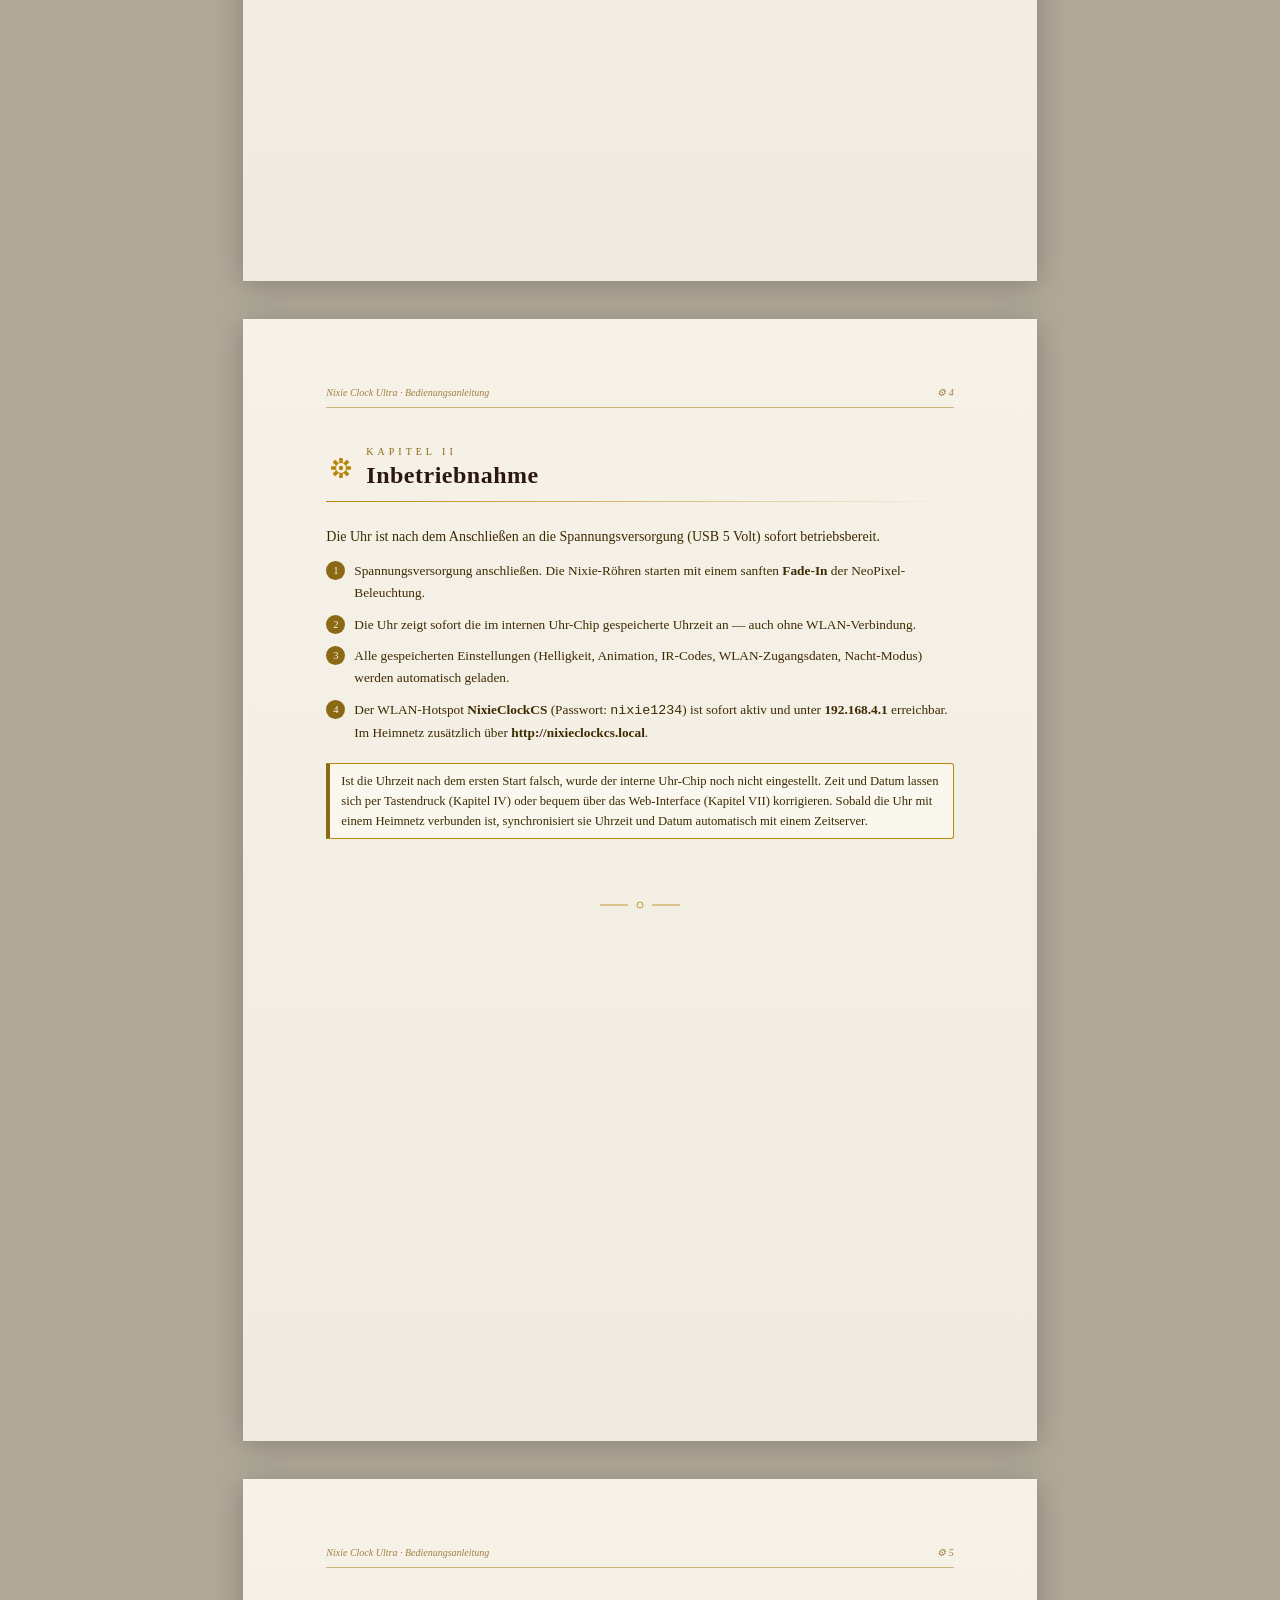
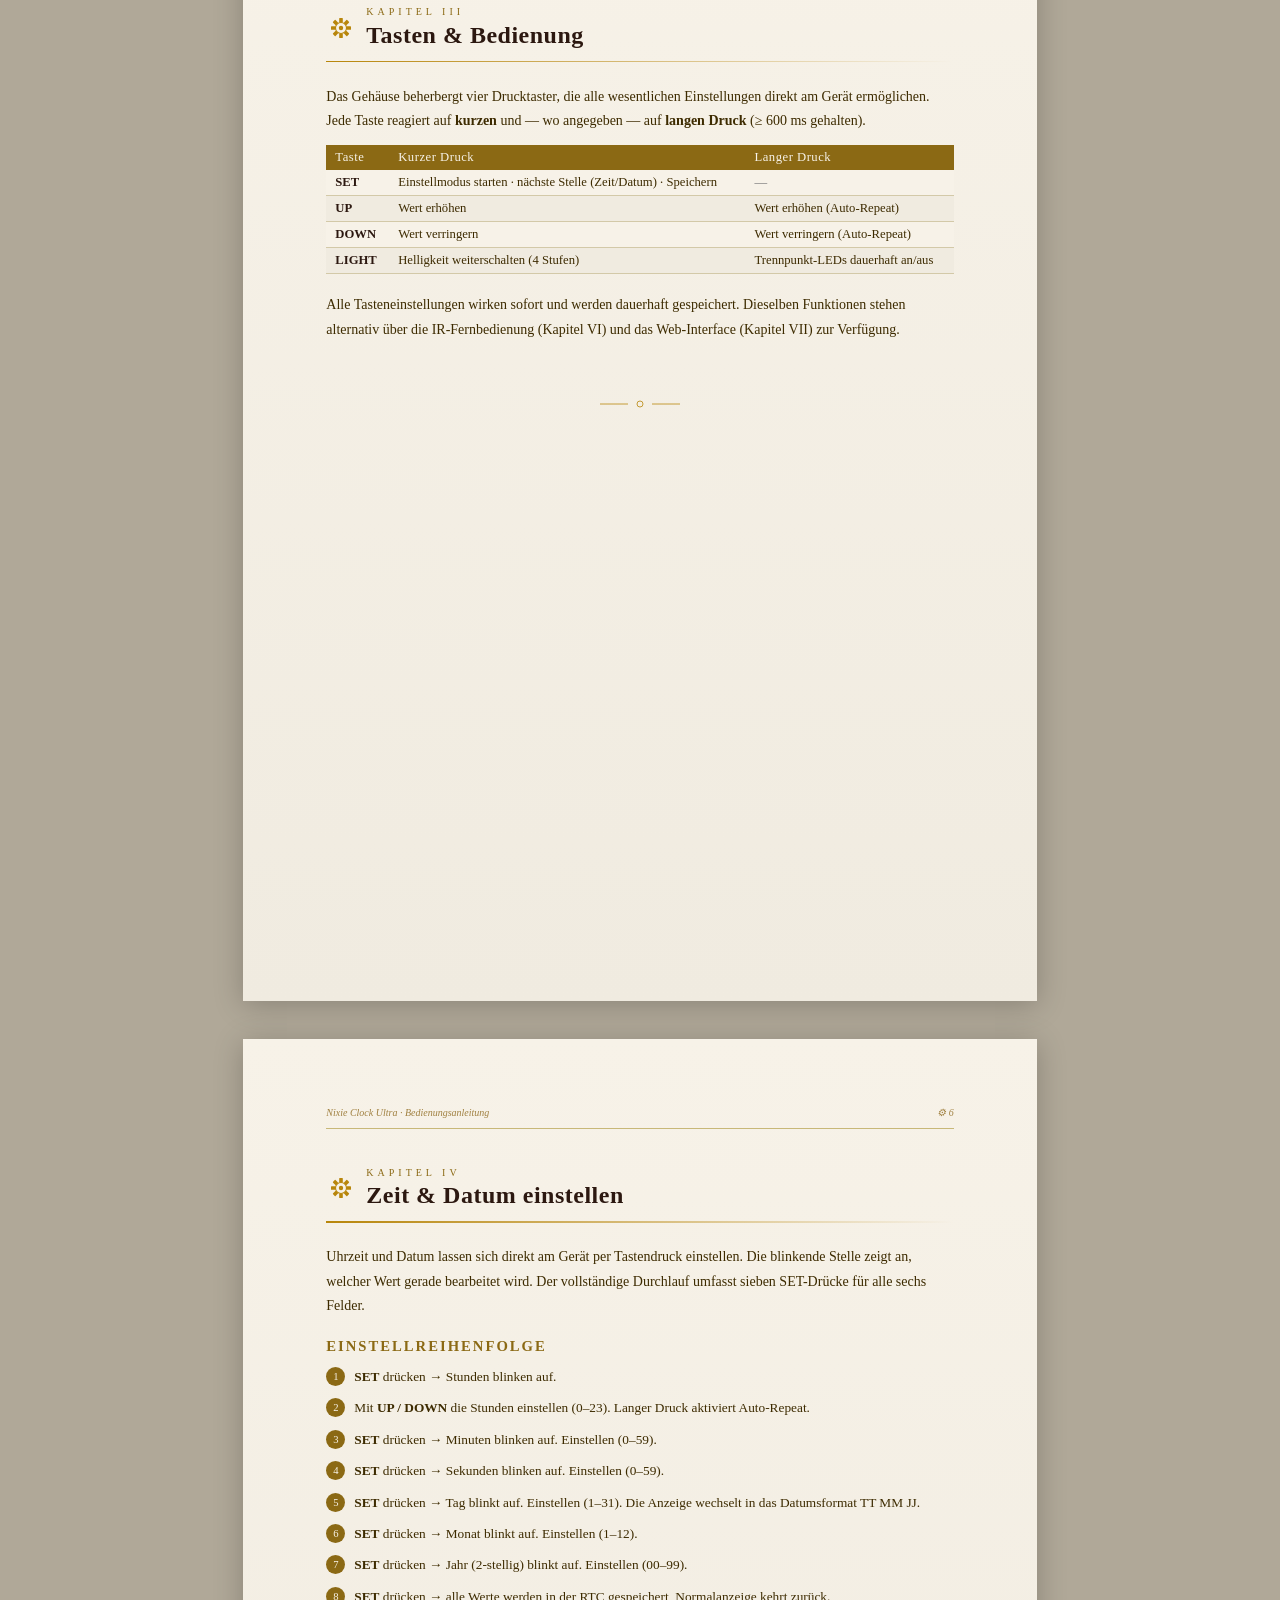
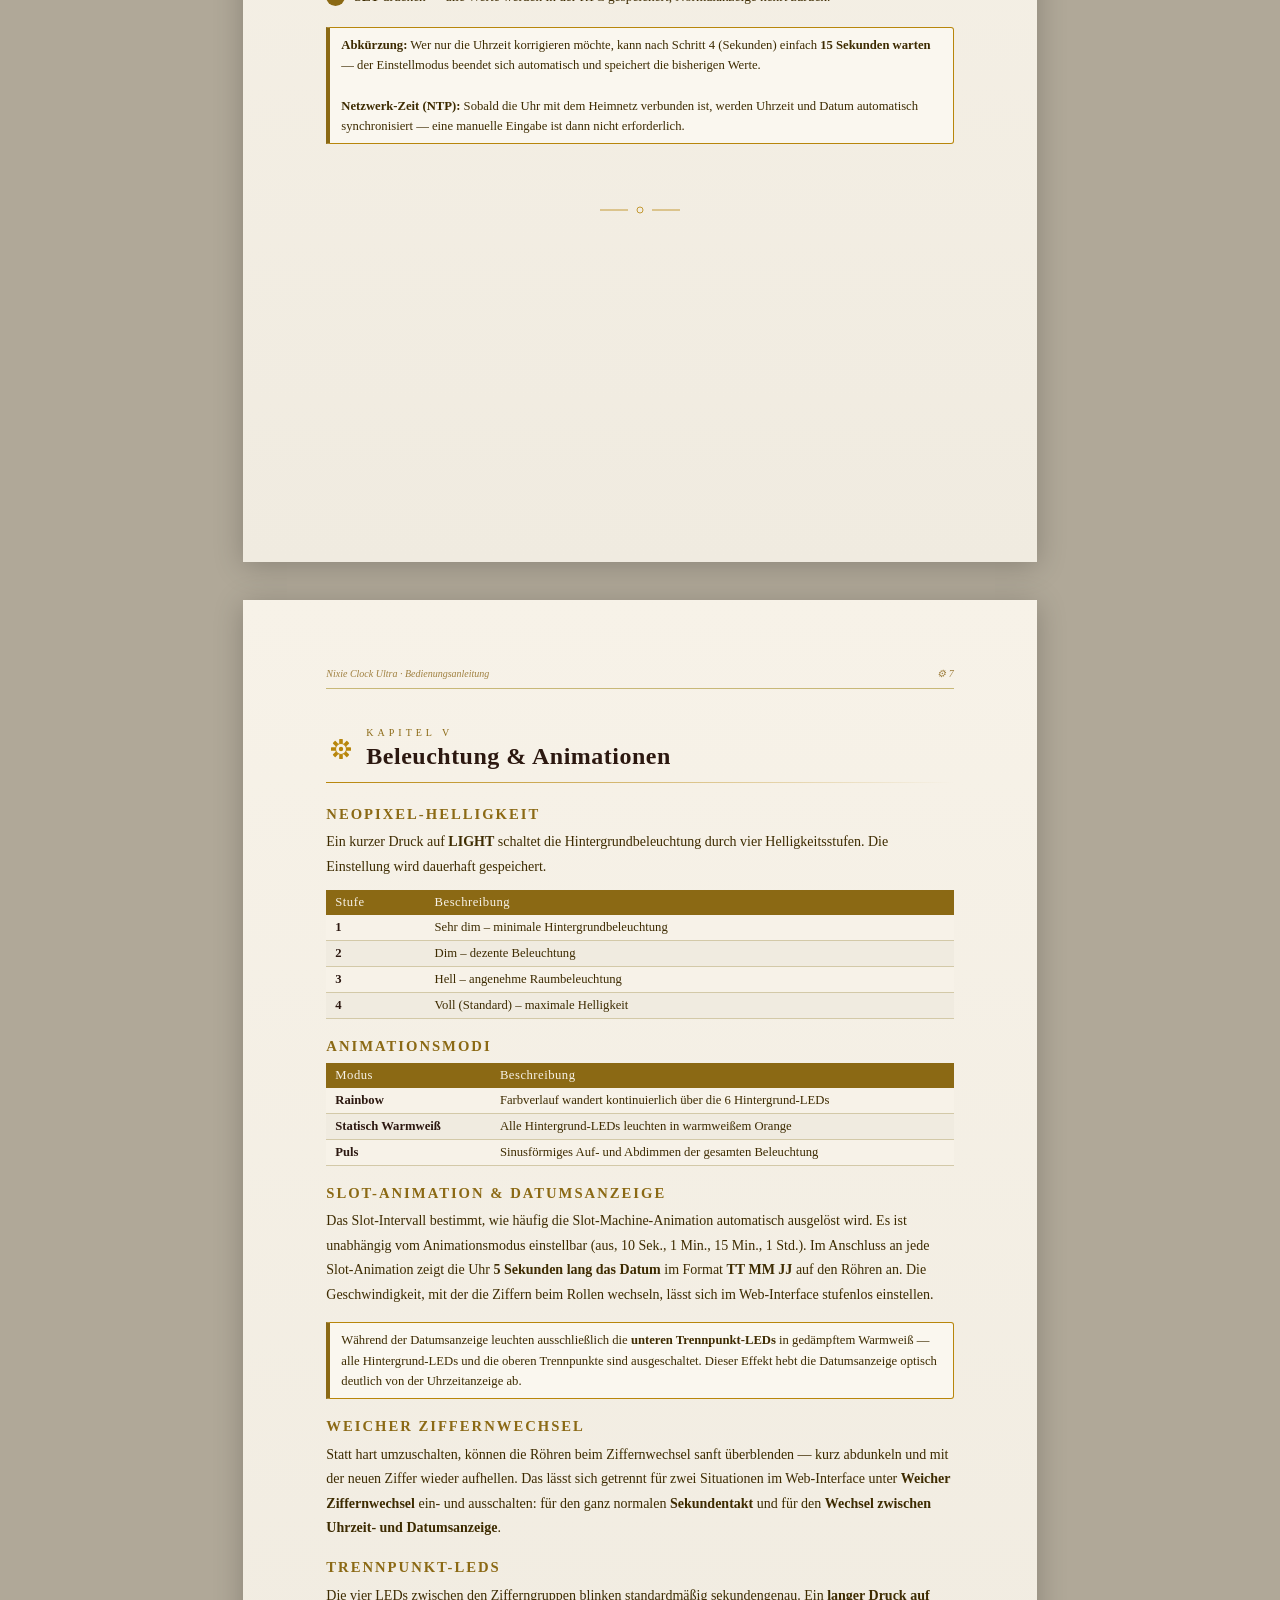
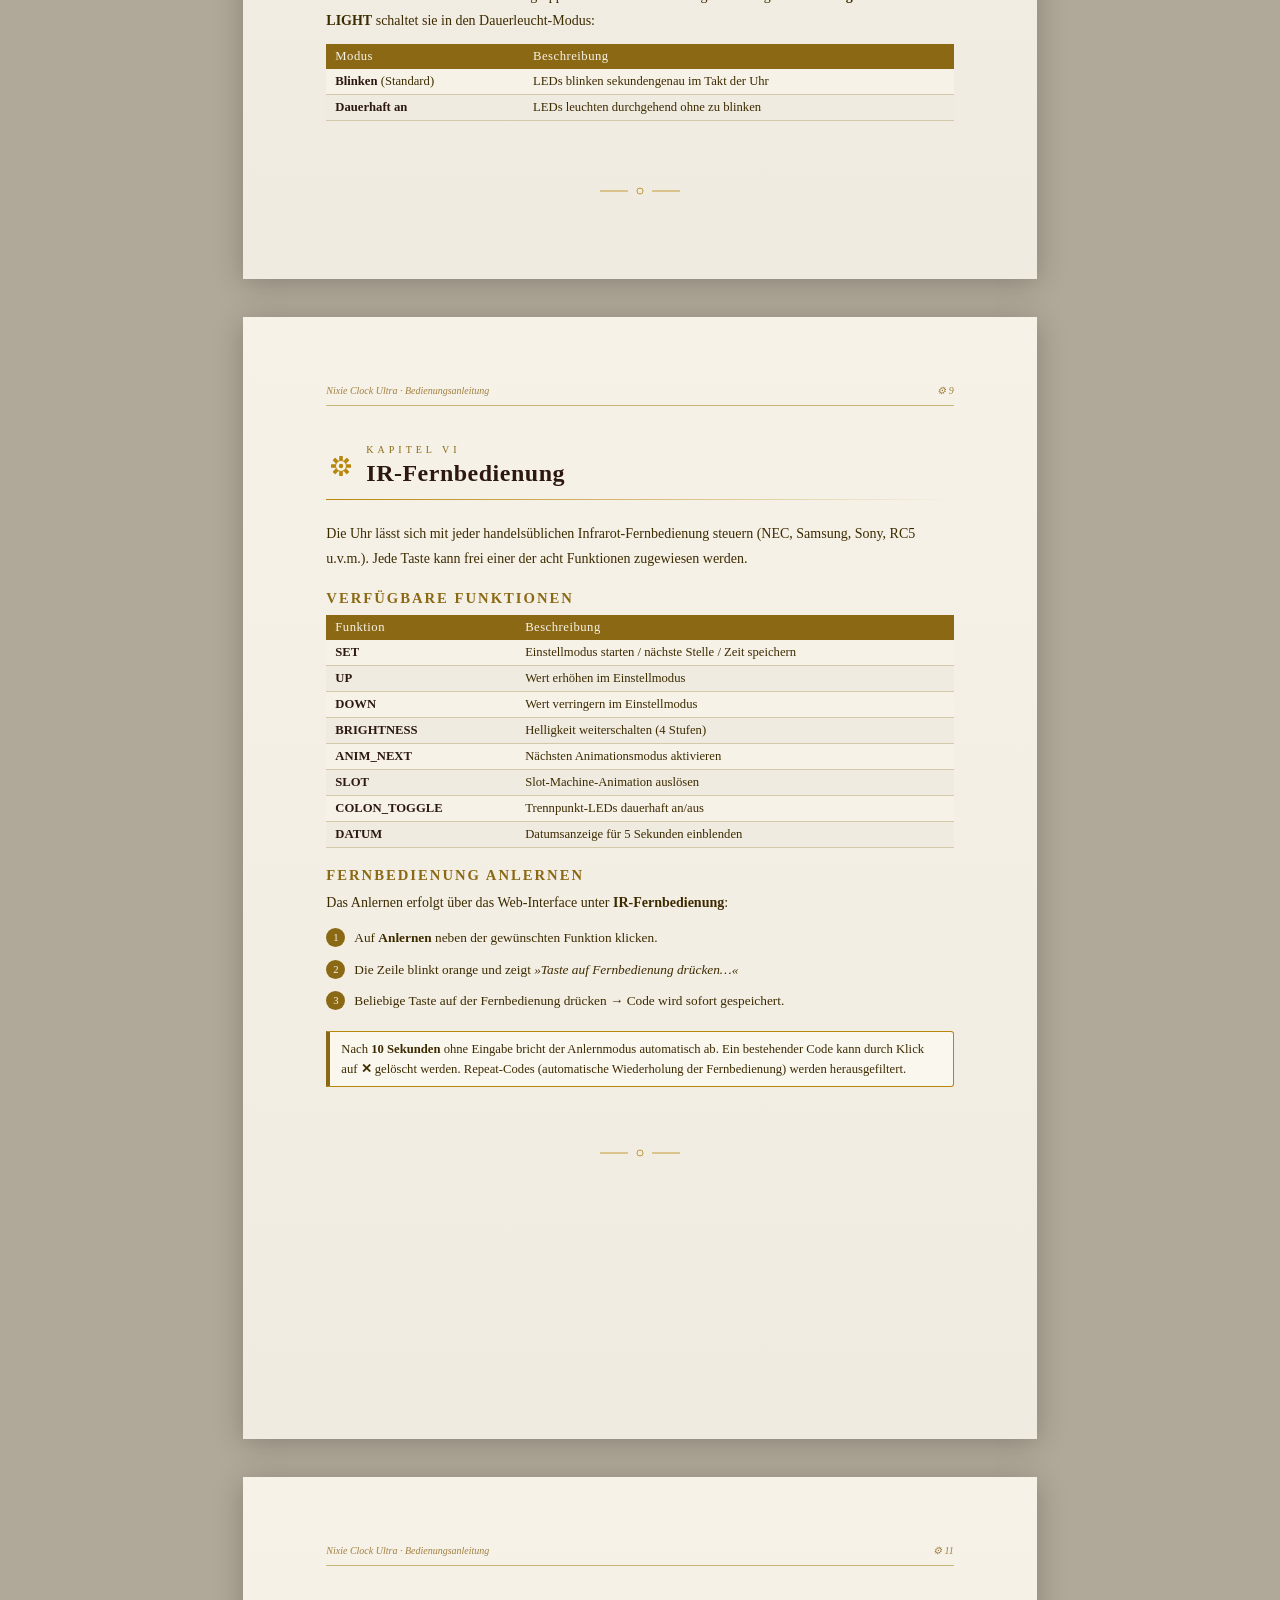
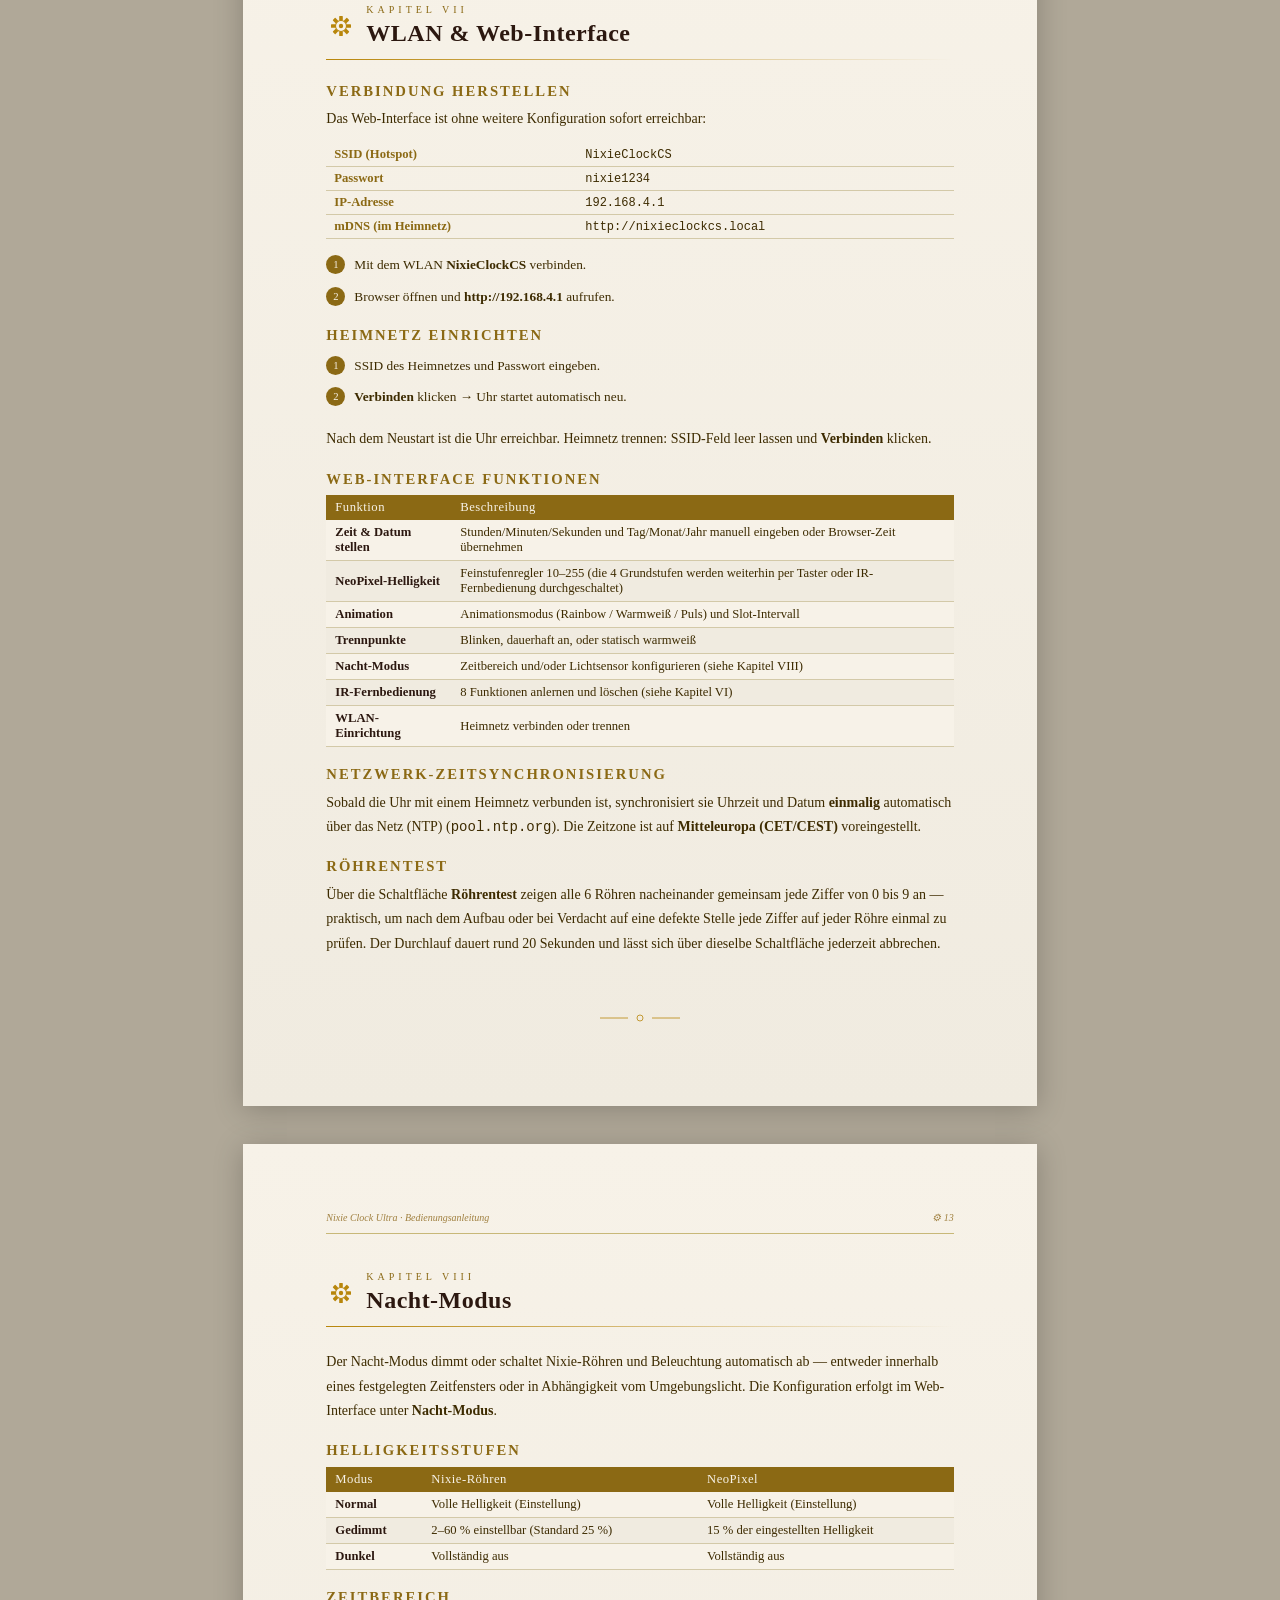
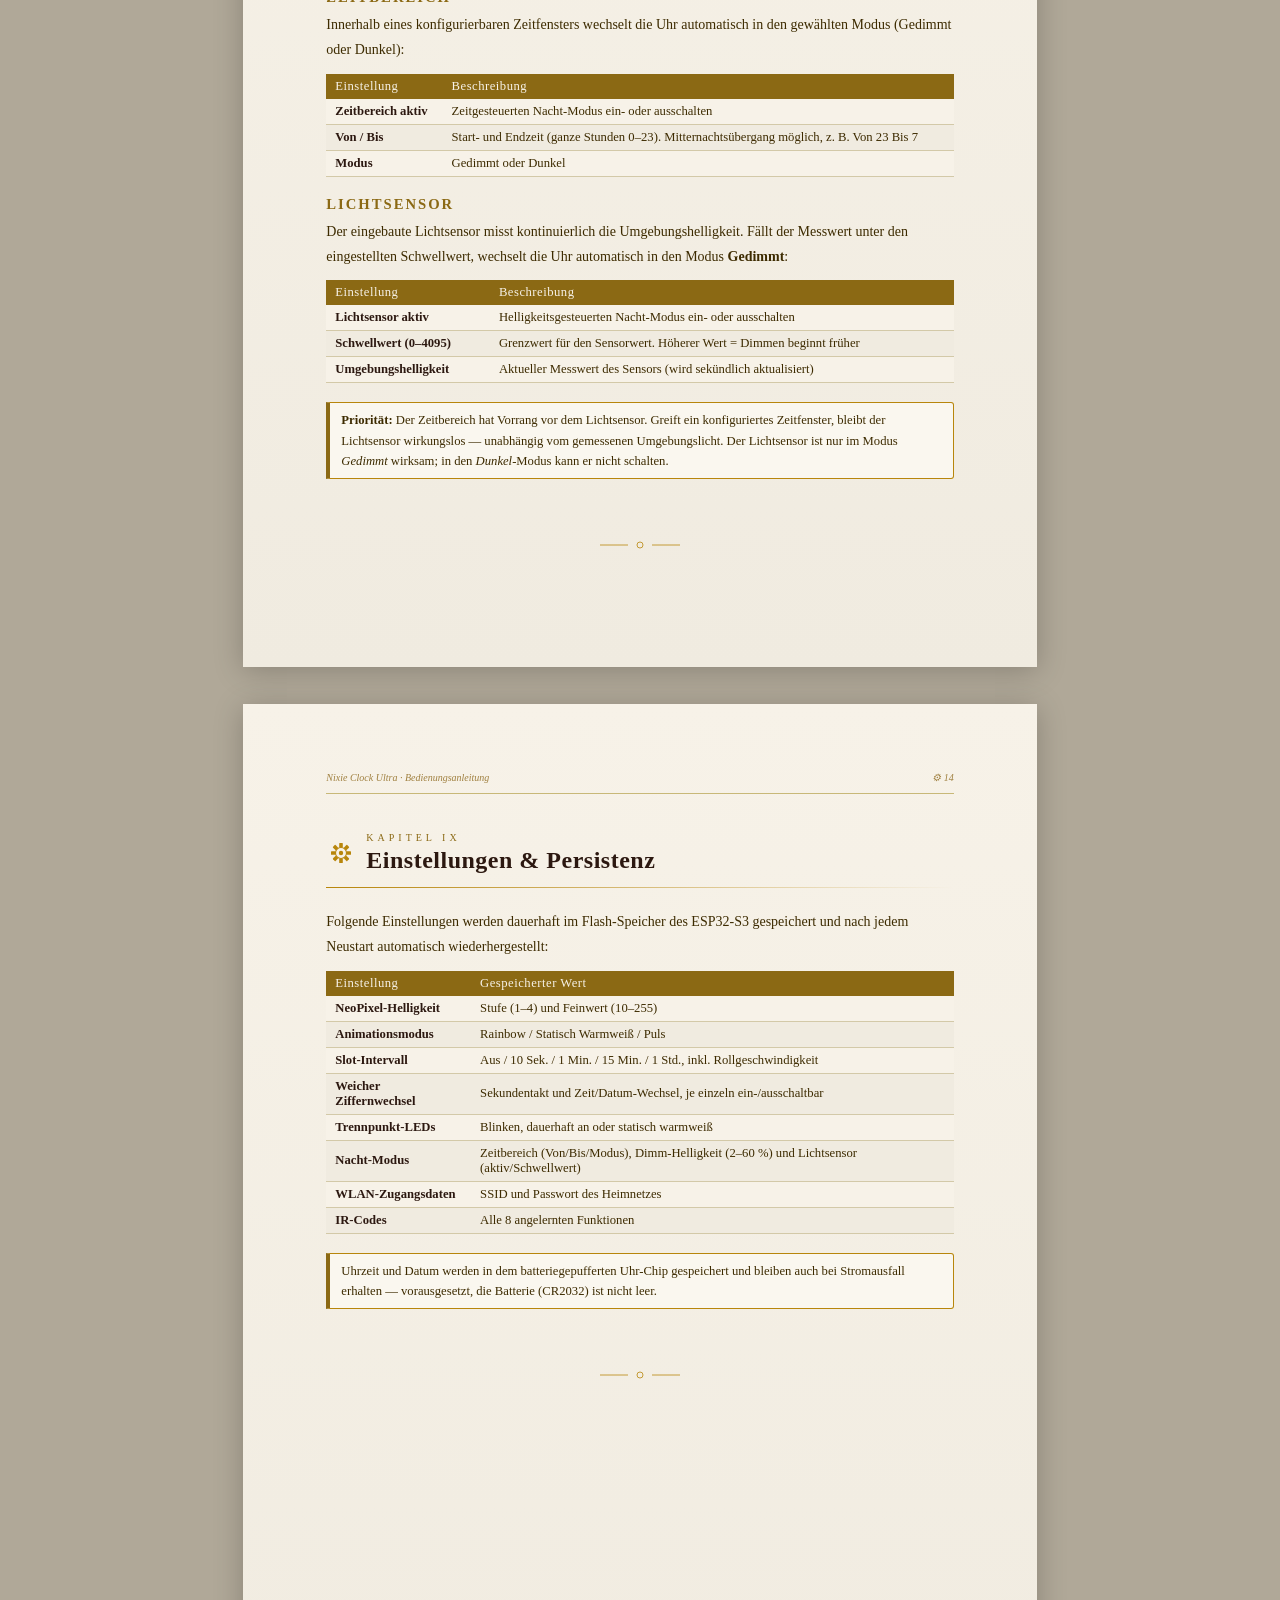
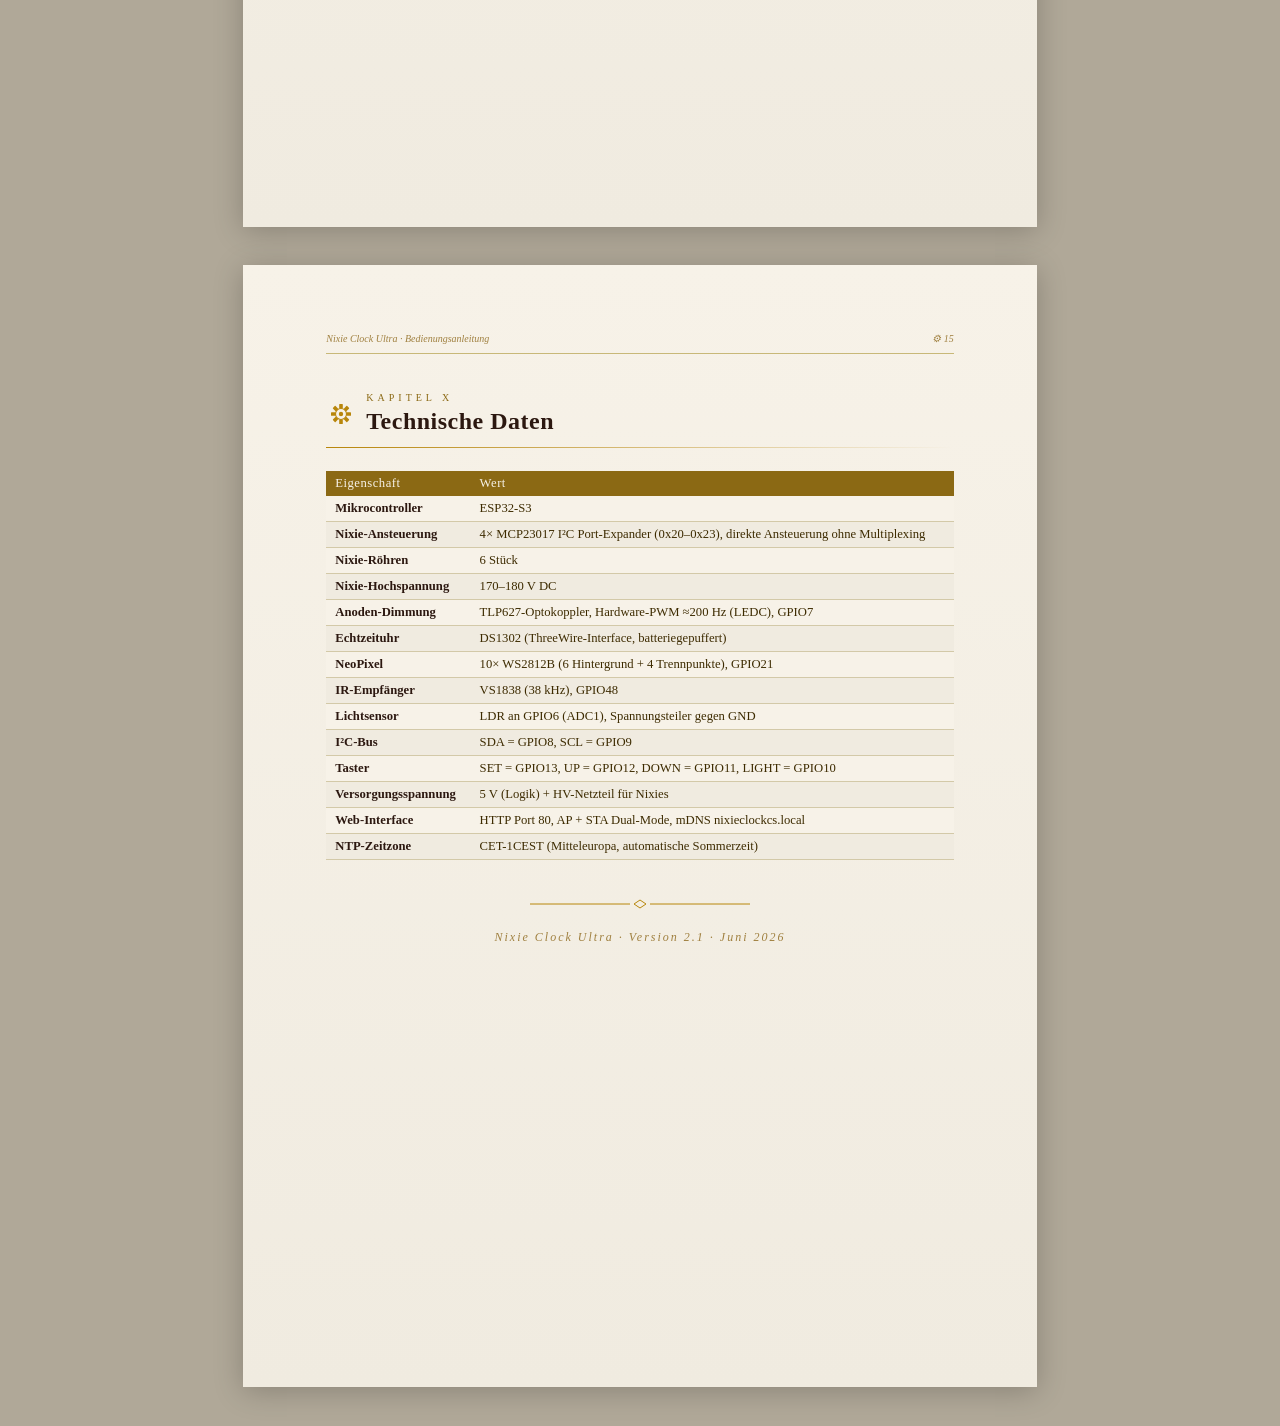
==== commit 11507541: "docs: Röhrentest in Bedienungsanleitung, Systemdoku und Website nachgezogen Bedienungsanleitung (Kap" ====
--- a/docs/manual/nixie-clock-ultra-bedienungsanleitung.html
+++ b/docs/manual/nixie-clock-ultra-bedienungsanleitung.html
@@ -725,6 +725,9 @@
   <h2>Netzwerk-Zeitsynchronisierung</h2>
   <p>Sobald die Uhr mit einem Heimnetz verbunden ist, synchronisiert sie Uhrzeit und Datum <strong>einmalig</strong> automatisch über das Netz (NTP) (<code>pool.ntp.org</code>). Die Zeitzone ist auf <strong>Mitteleuropa (CET/CEST)</strong> voreingestellt.</p>
 
+  <h2>Röhrentest</h2>
+  <p>Über die Schaltfläche <strong>Röhrentest</strong> zeigen alle 6 Röhren nacheinander gemeinsam jede Ziffer von 0 bis 9 an — praktisch, um nach dem Aufbau oder bei Verdacht auf eine defekte Stelle jede Ziffer auf jeder Röhre einmal zu prüfen. Der Durchlauf dauert rund 20 Sekunden und lässt sich über dieselbe Schaltfläche jederzeit abbrechen.</p>
+
   <div style="margin-top:auto;padding-top:6mm;text-align:center">
     <svg class="ornament-small" width="80" height="10" viewBox="0 0 80 10"><line x1="0" y1="5" x2="28" y2="5" stroke="#b8860b" stroke-width="0.8"/><circle cx="40" cy="5" r="3" fill="none" stroke="#b8860b" stroke-width="0.8"/><line x1="52" y1="5" x2="80" y2="5" stroke="#b8860b" stroke-width="0.8"/></svg>
   </div>
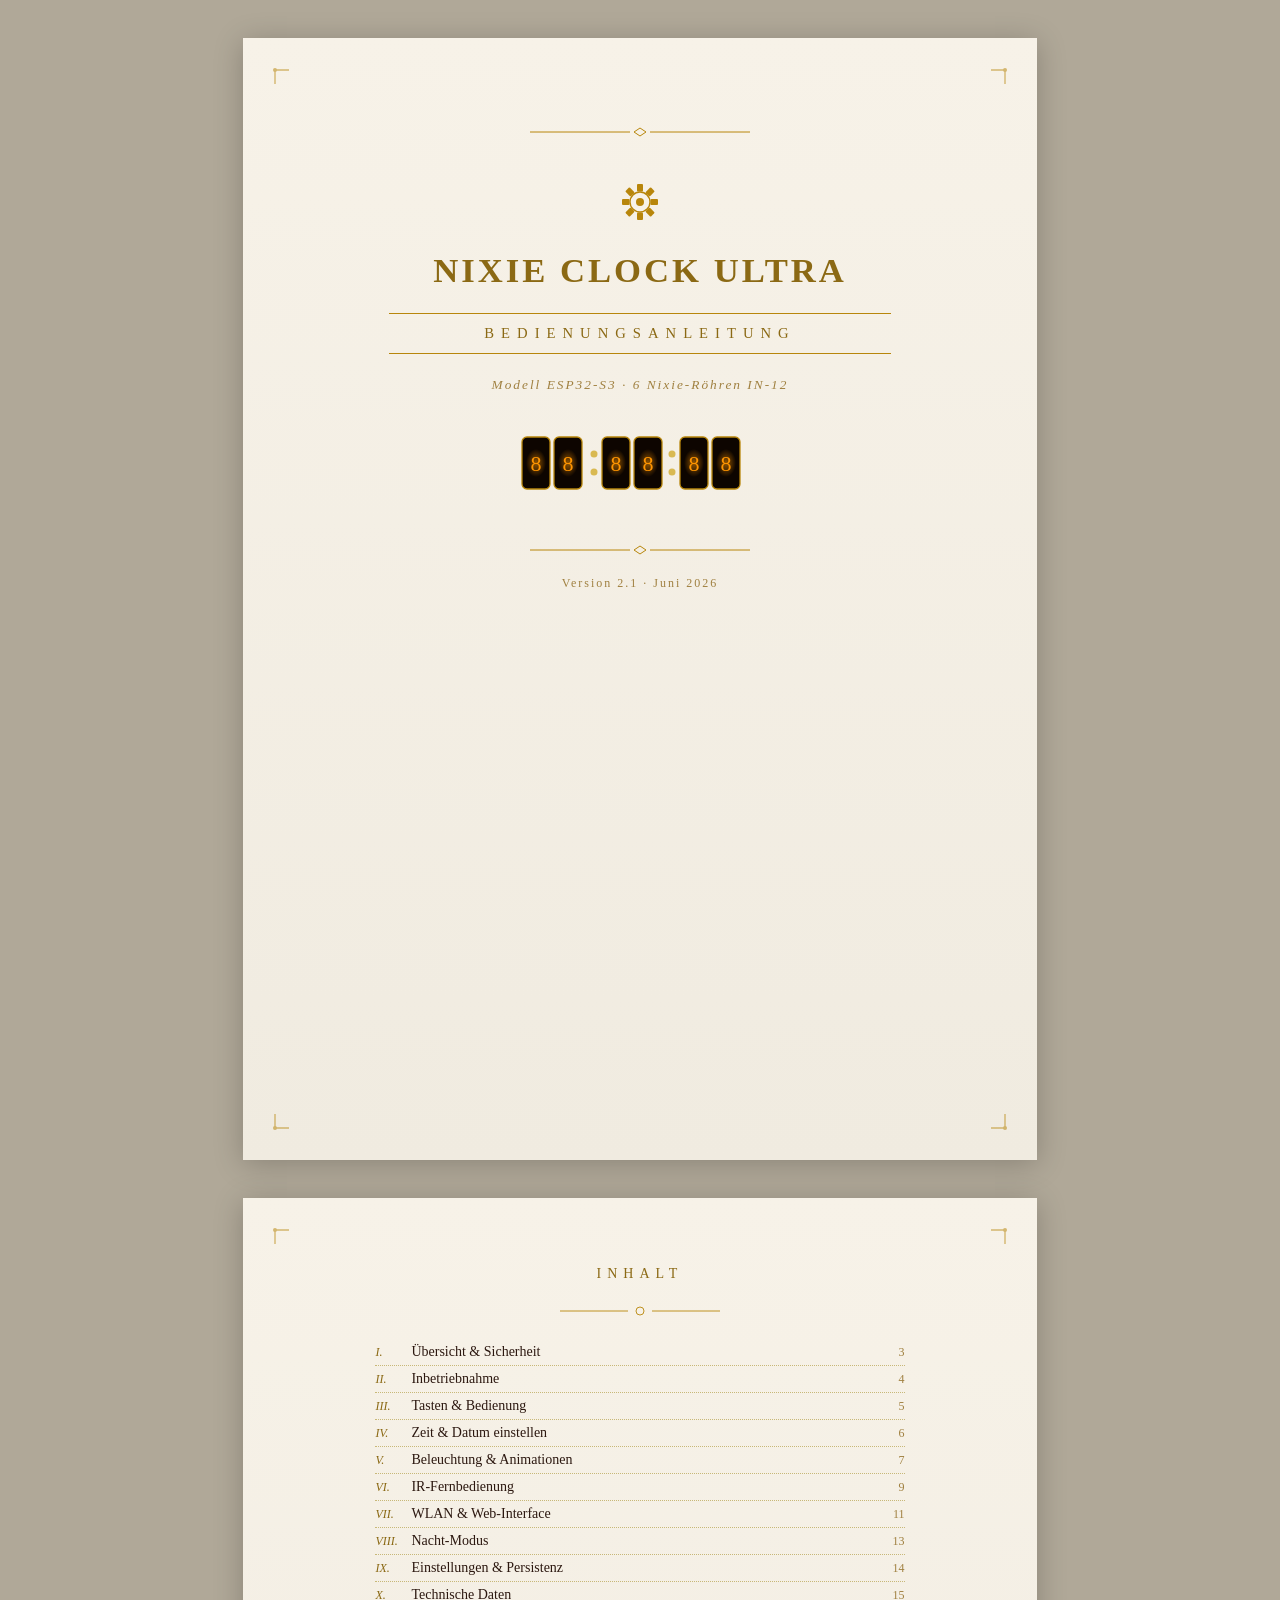
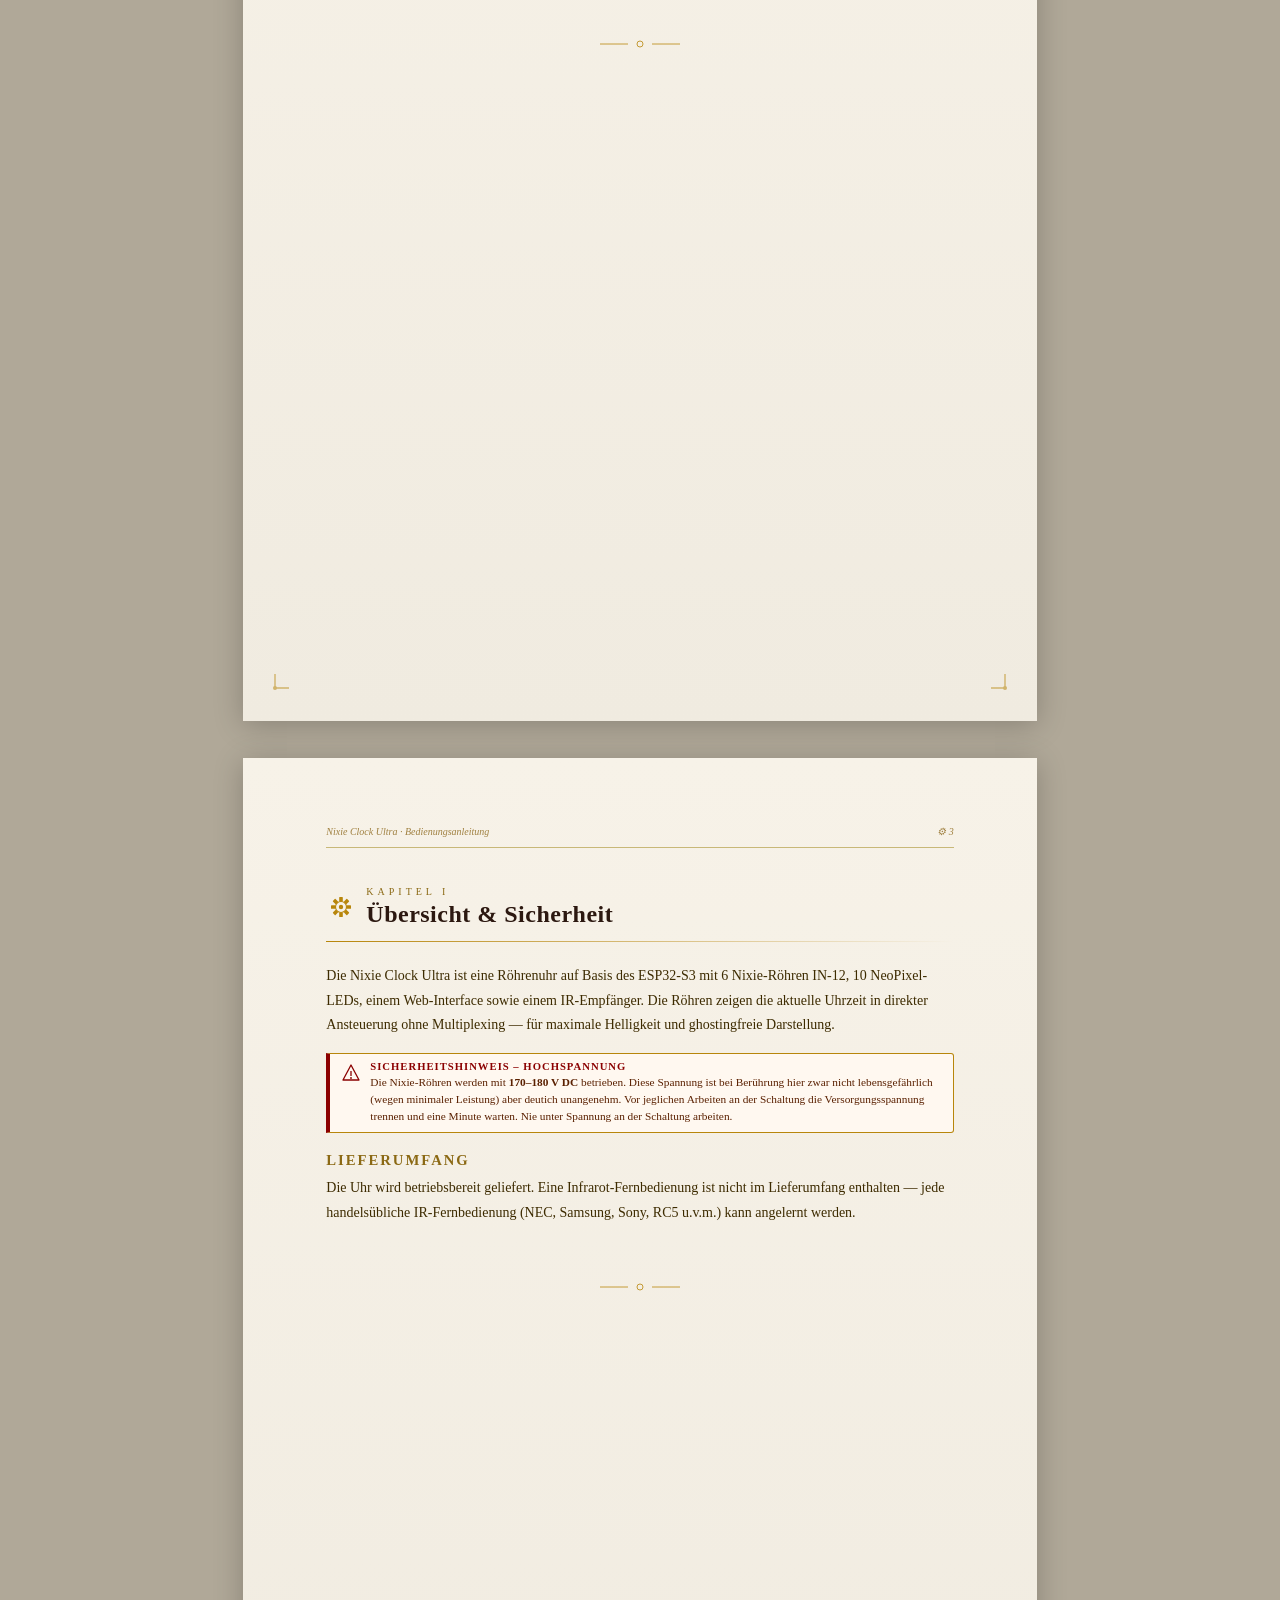
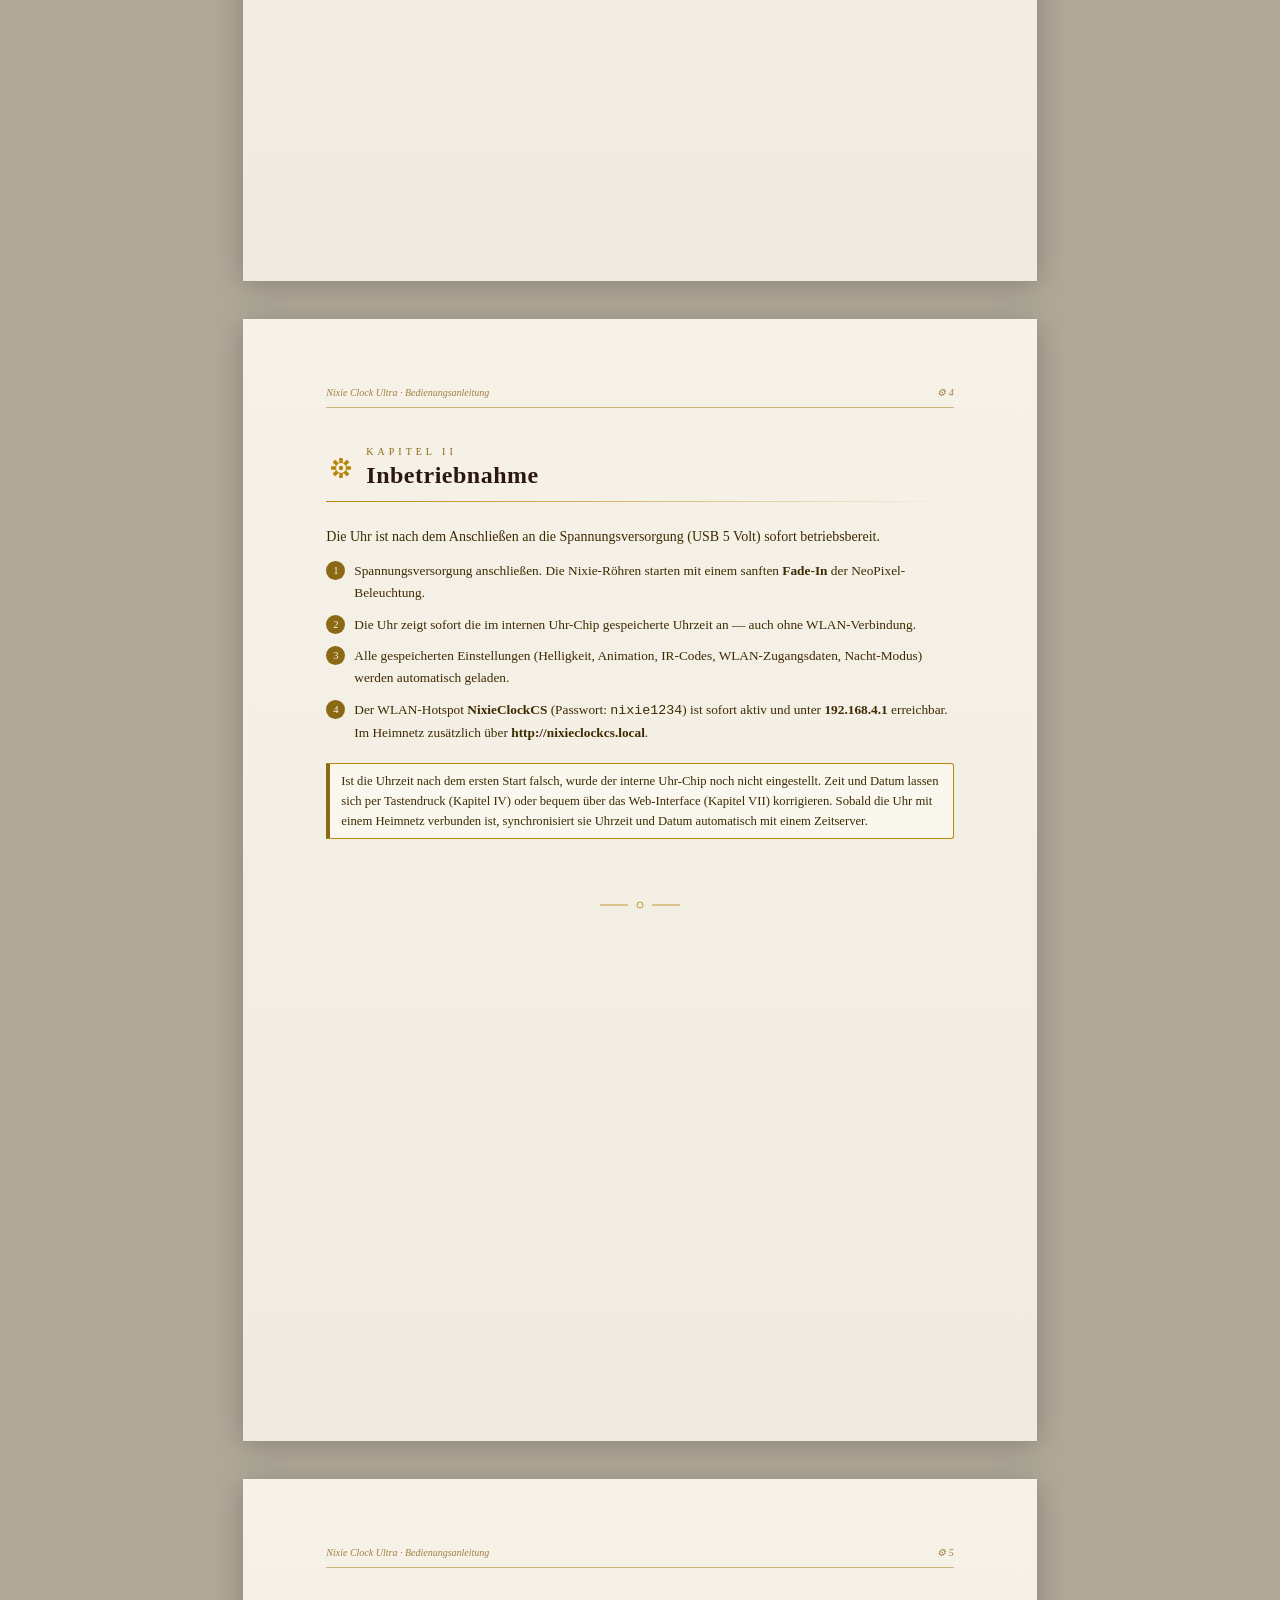
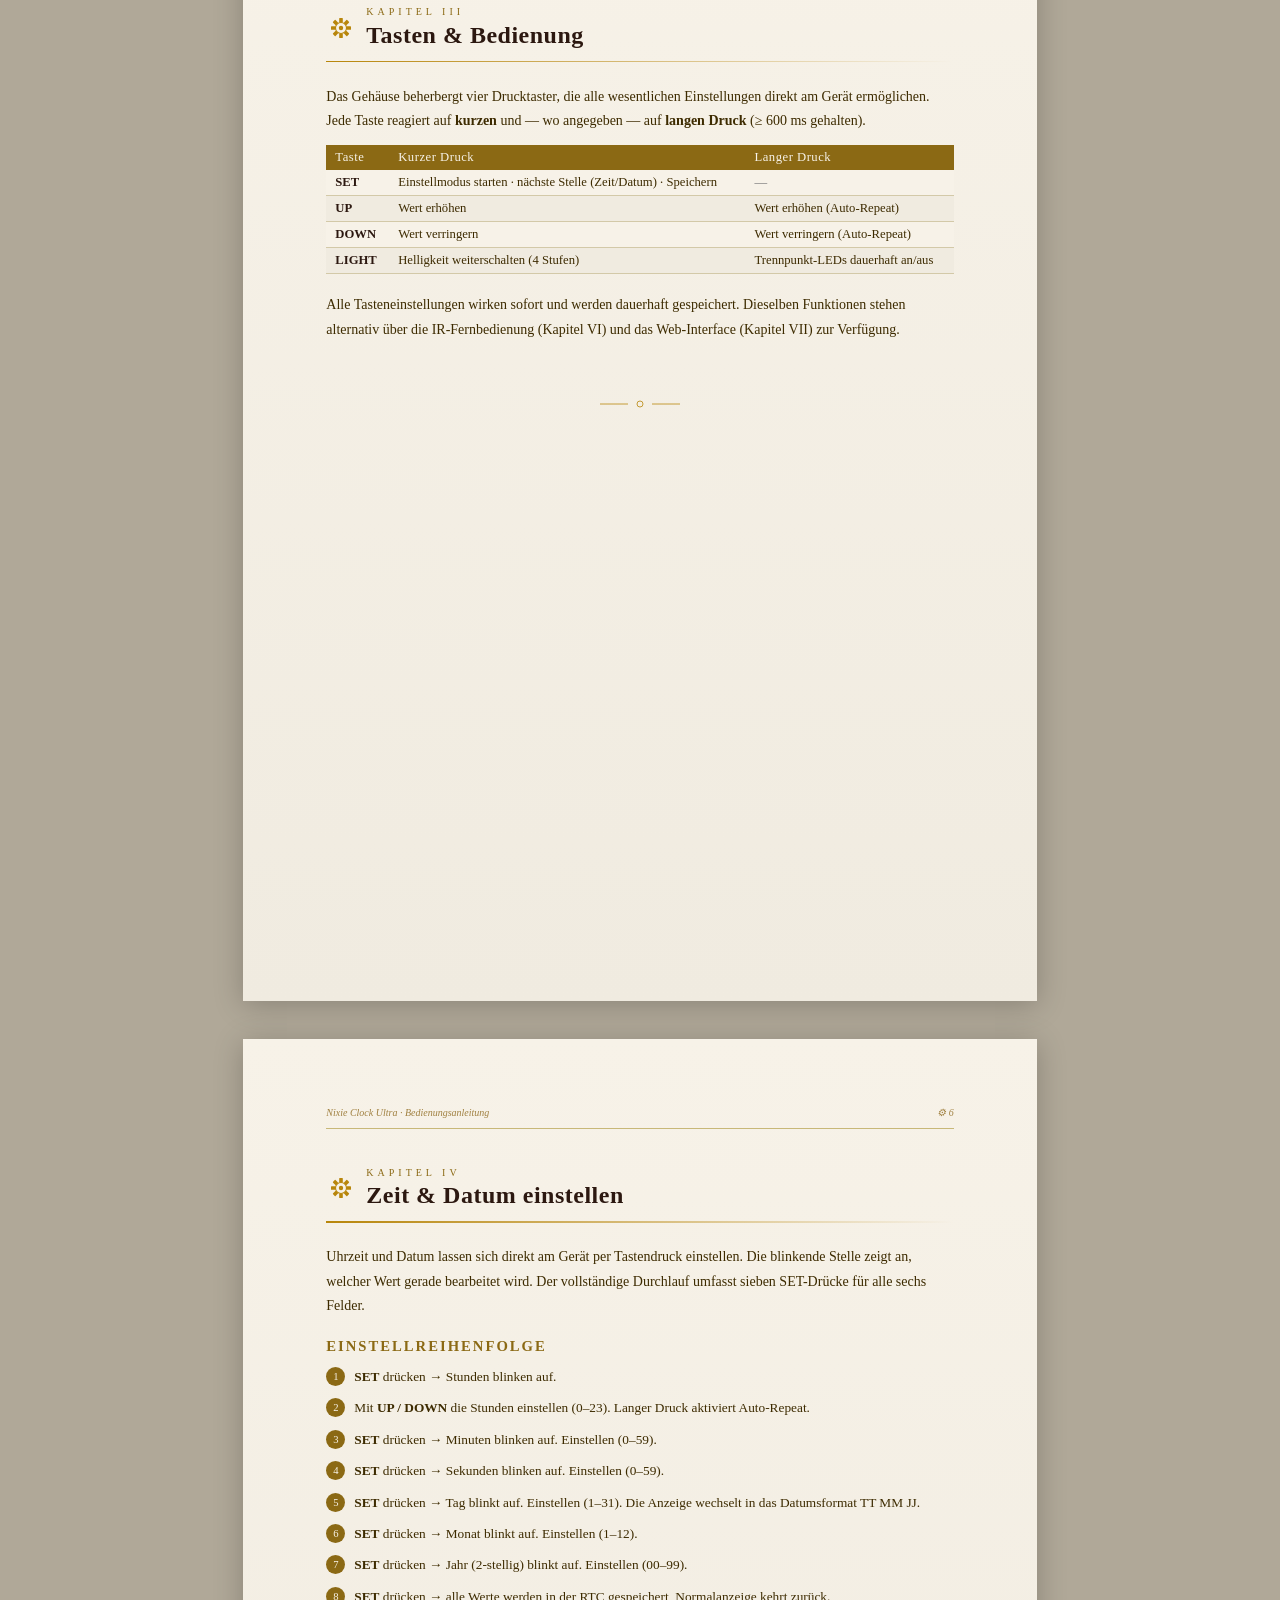
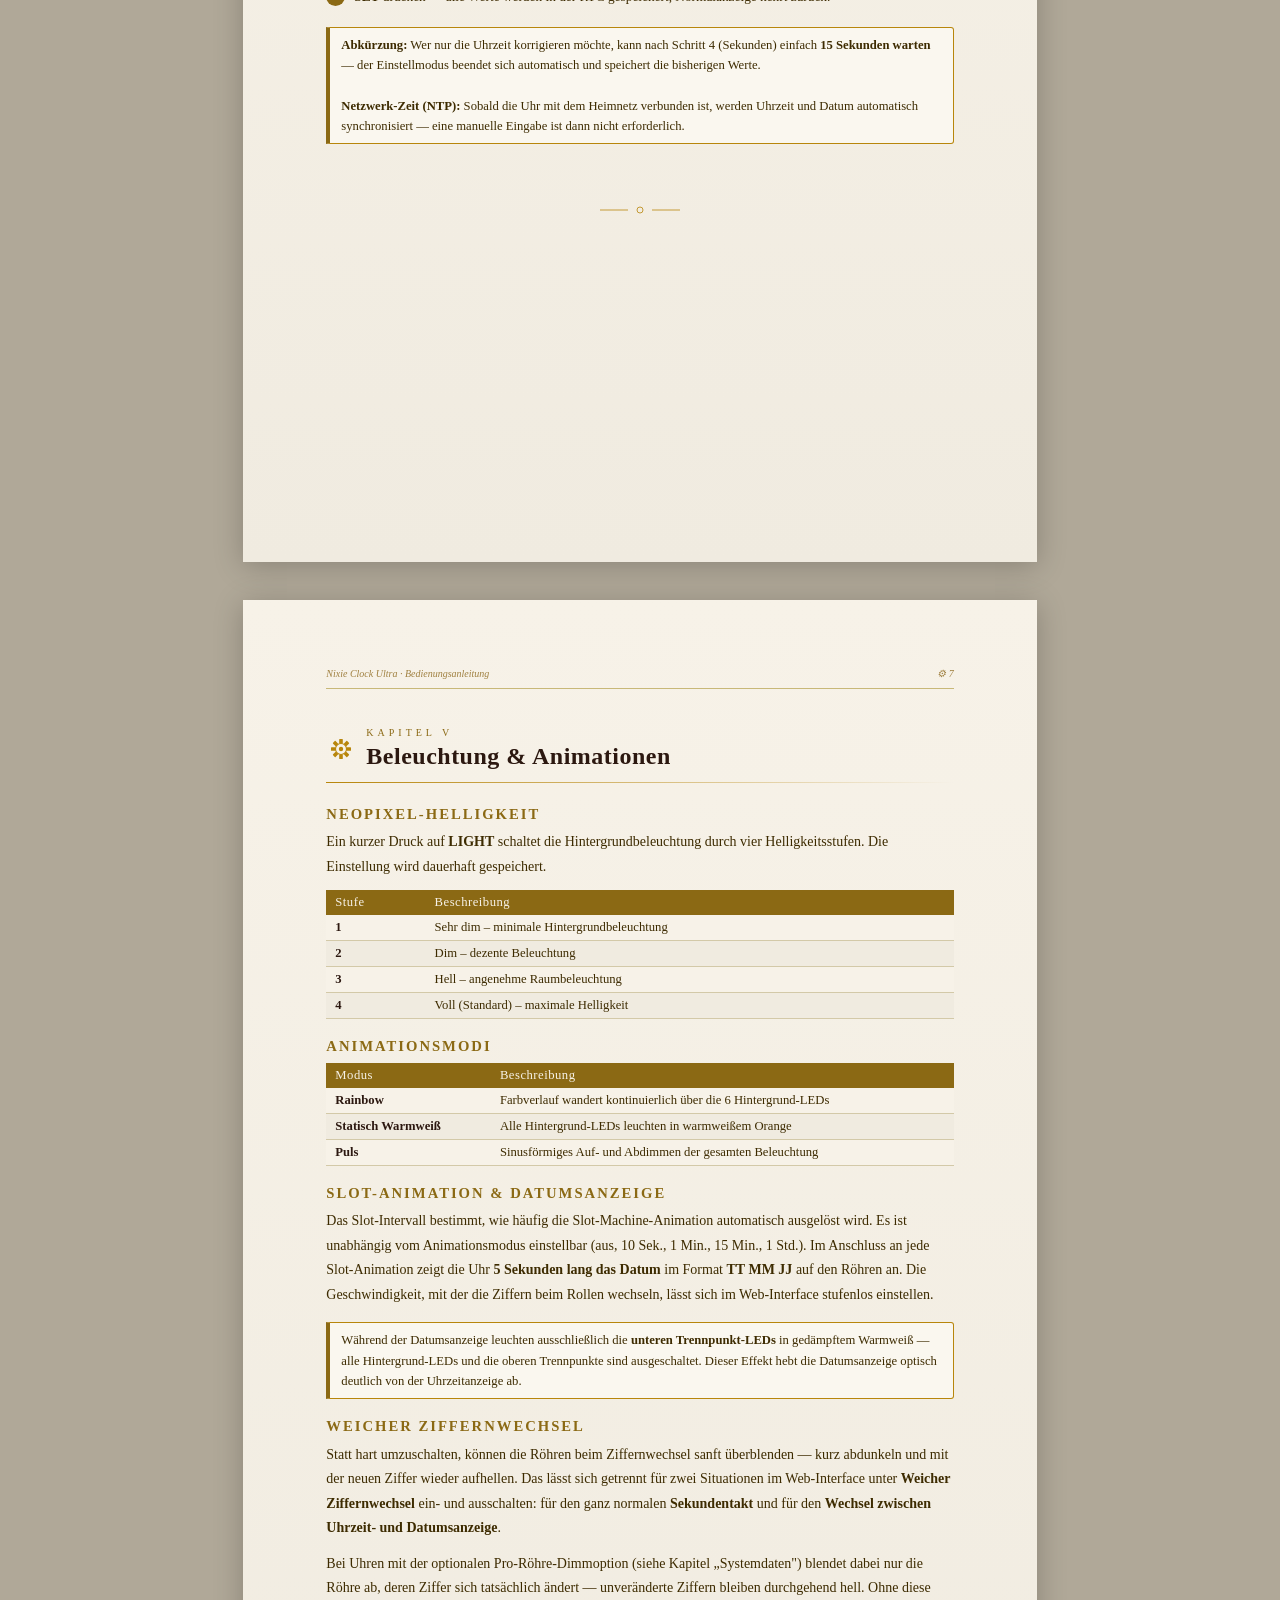
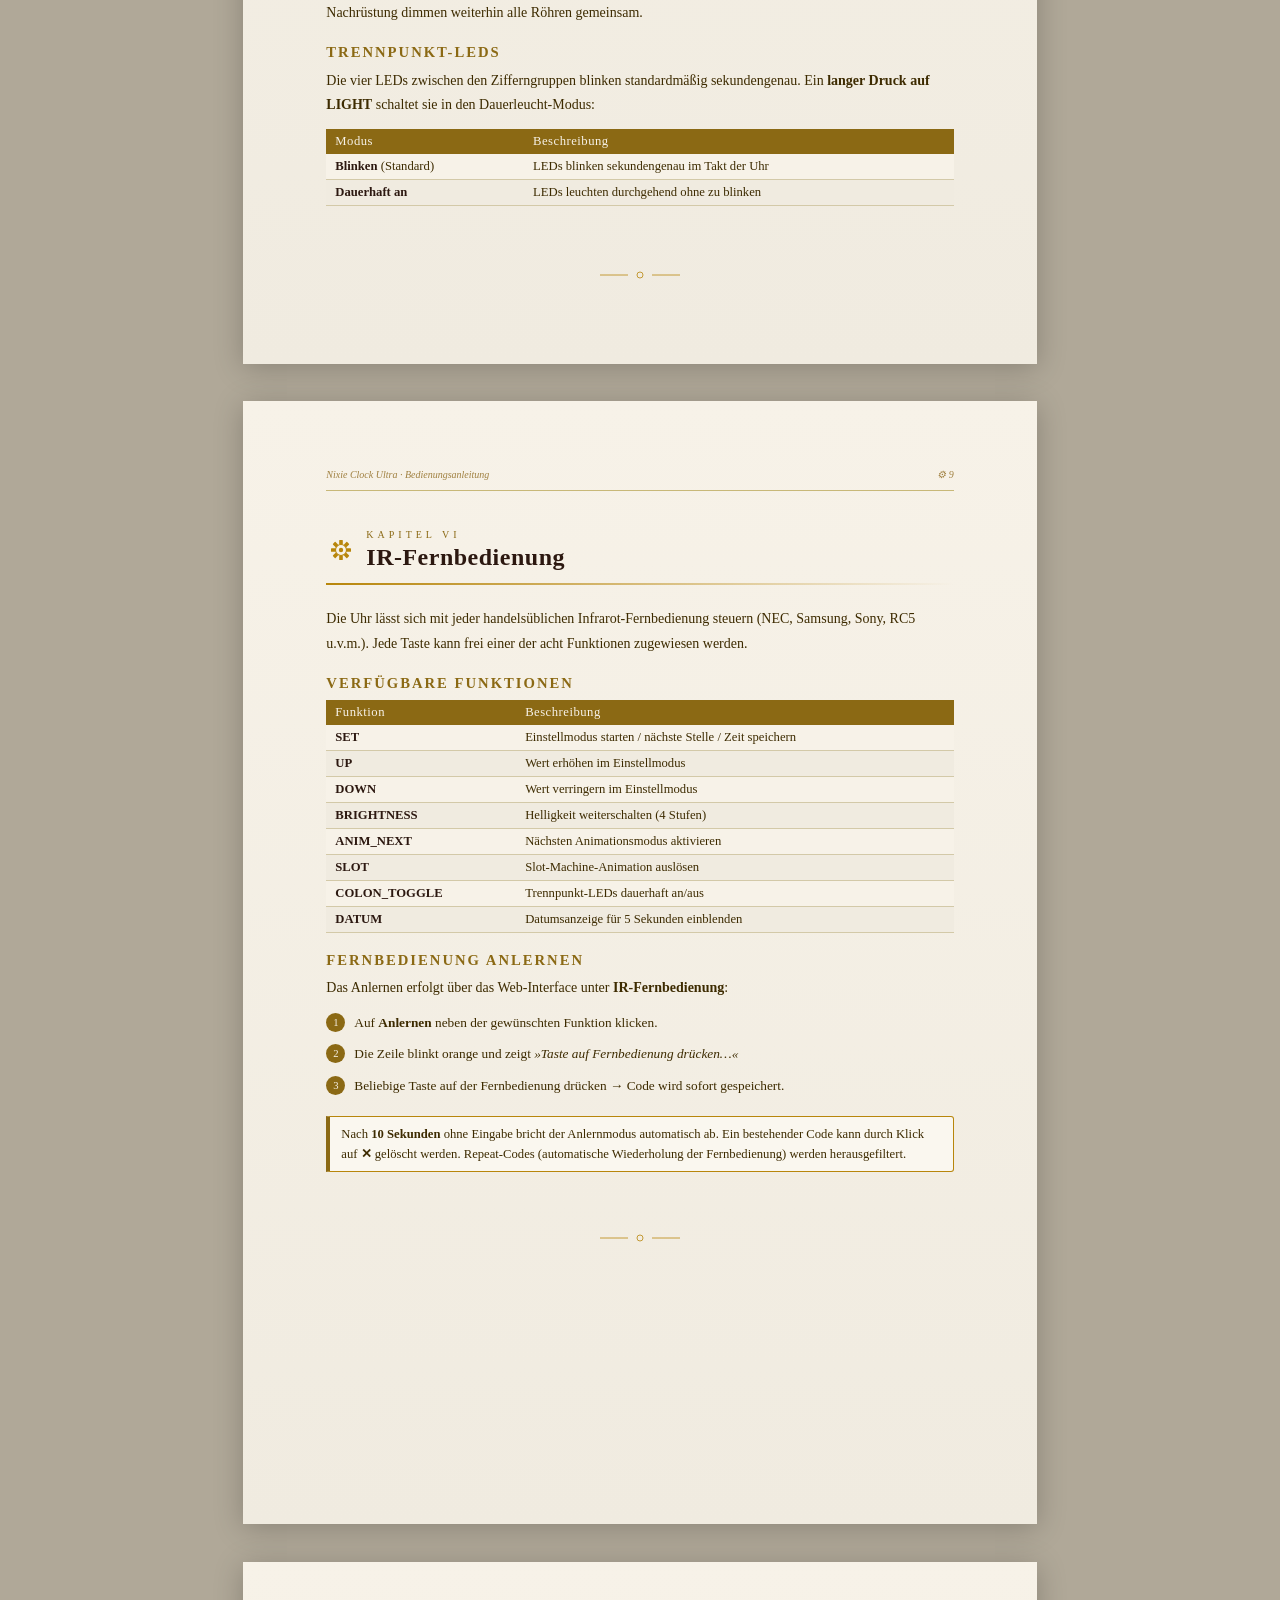
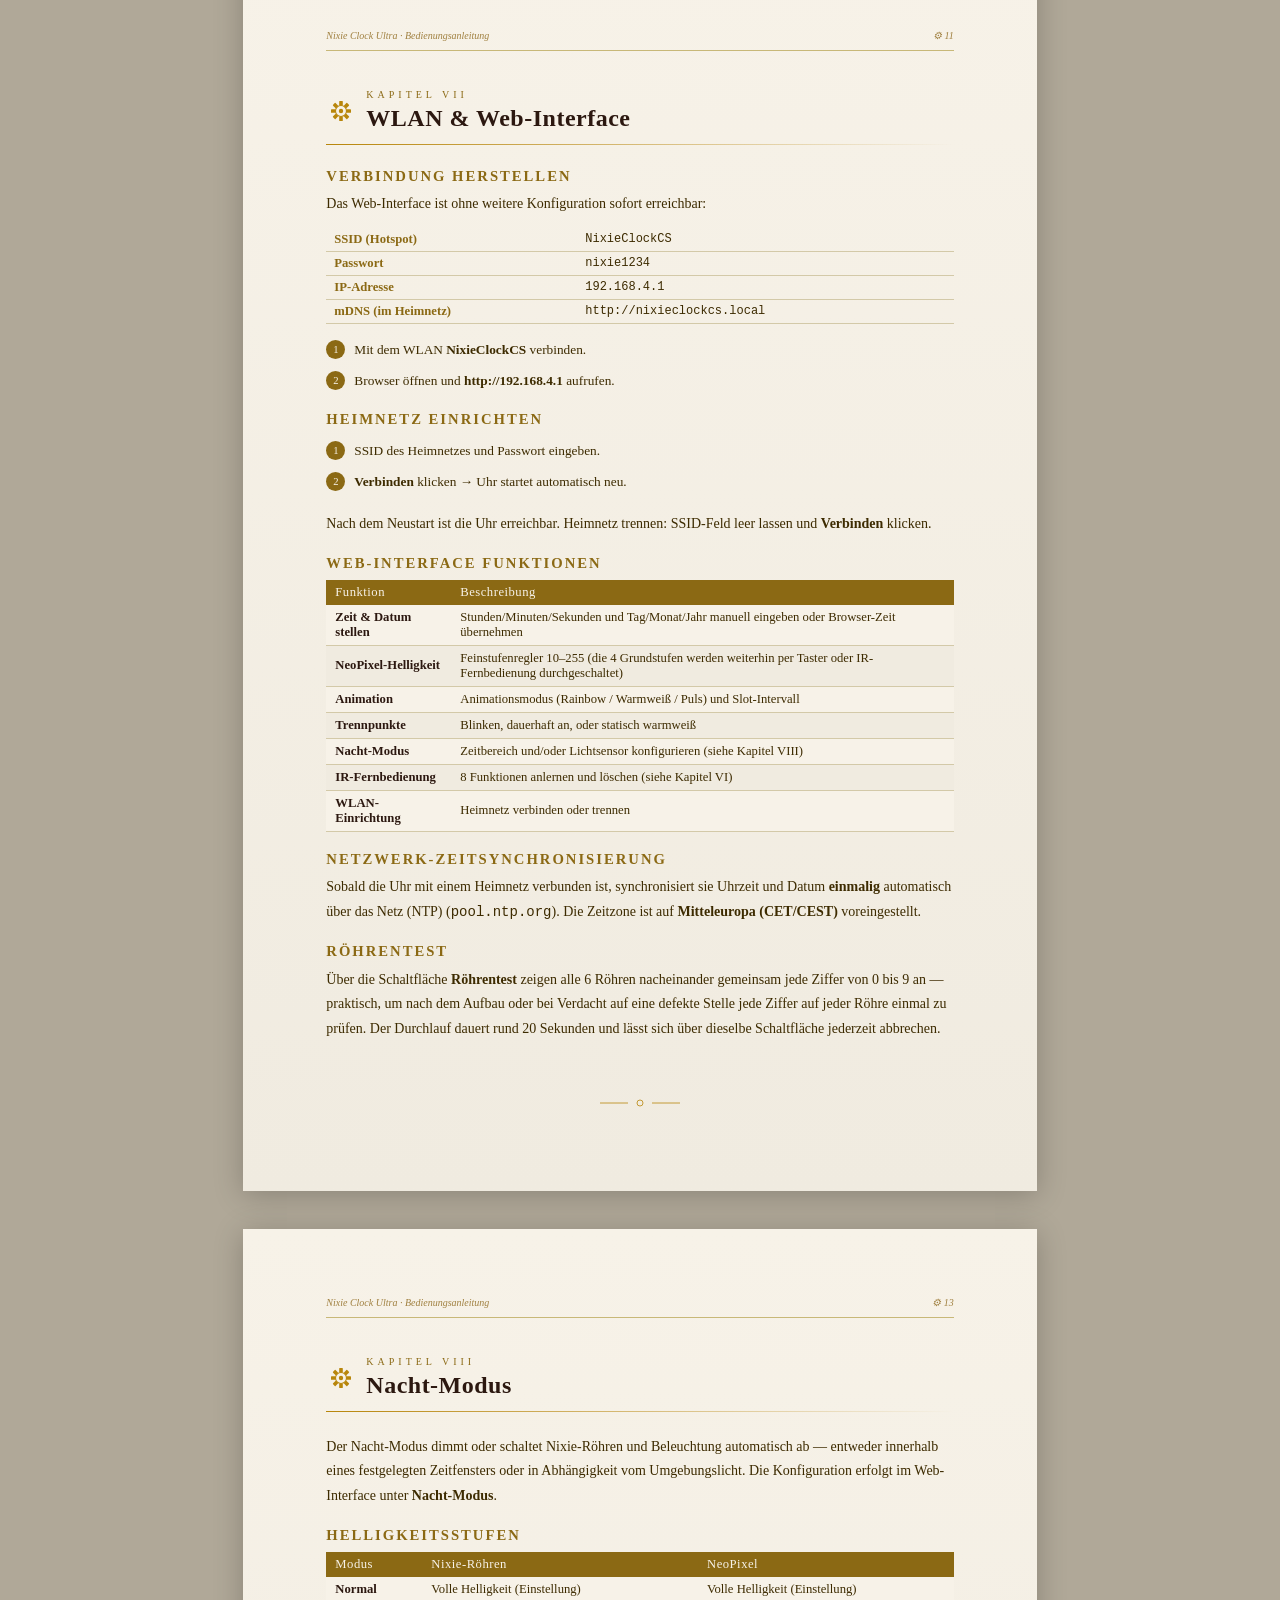
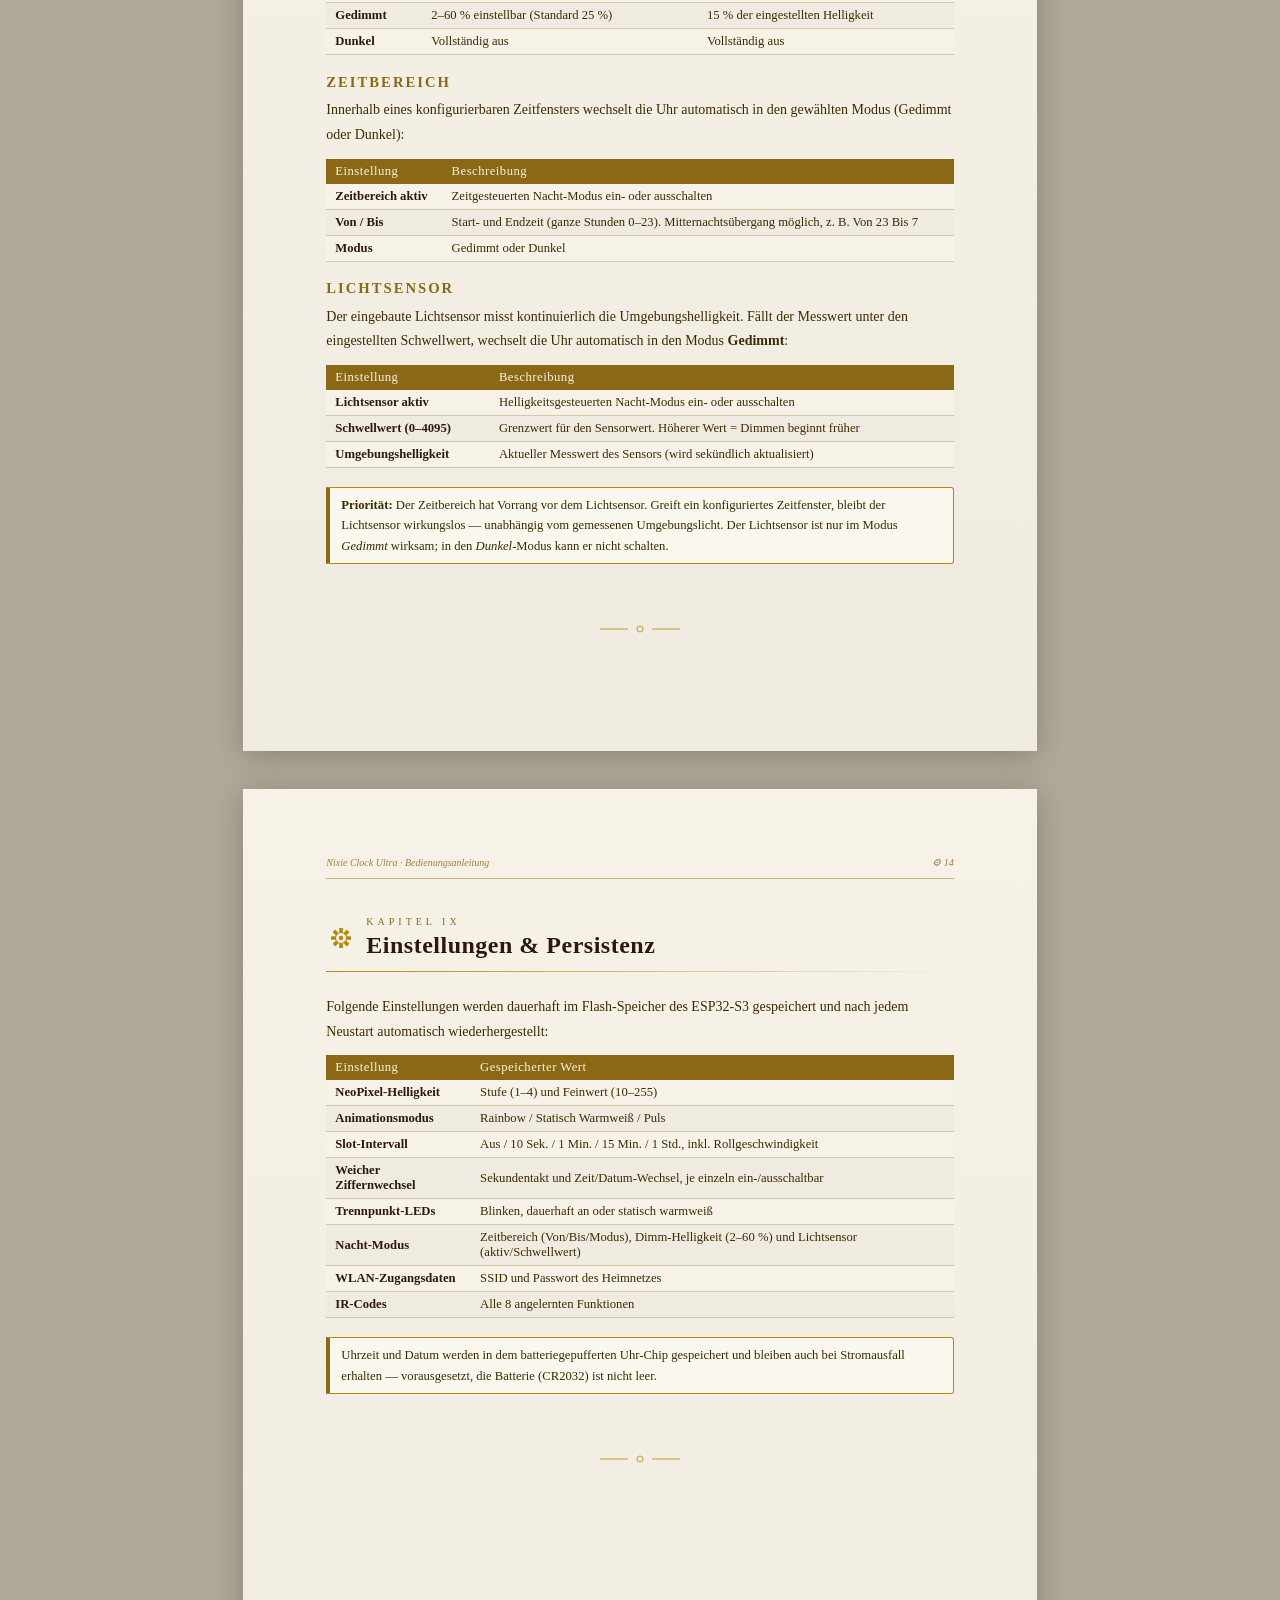
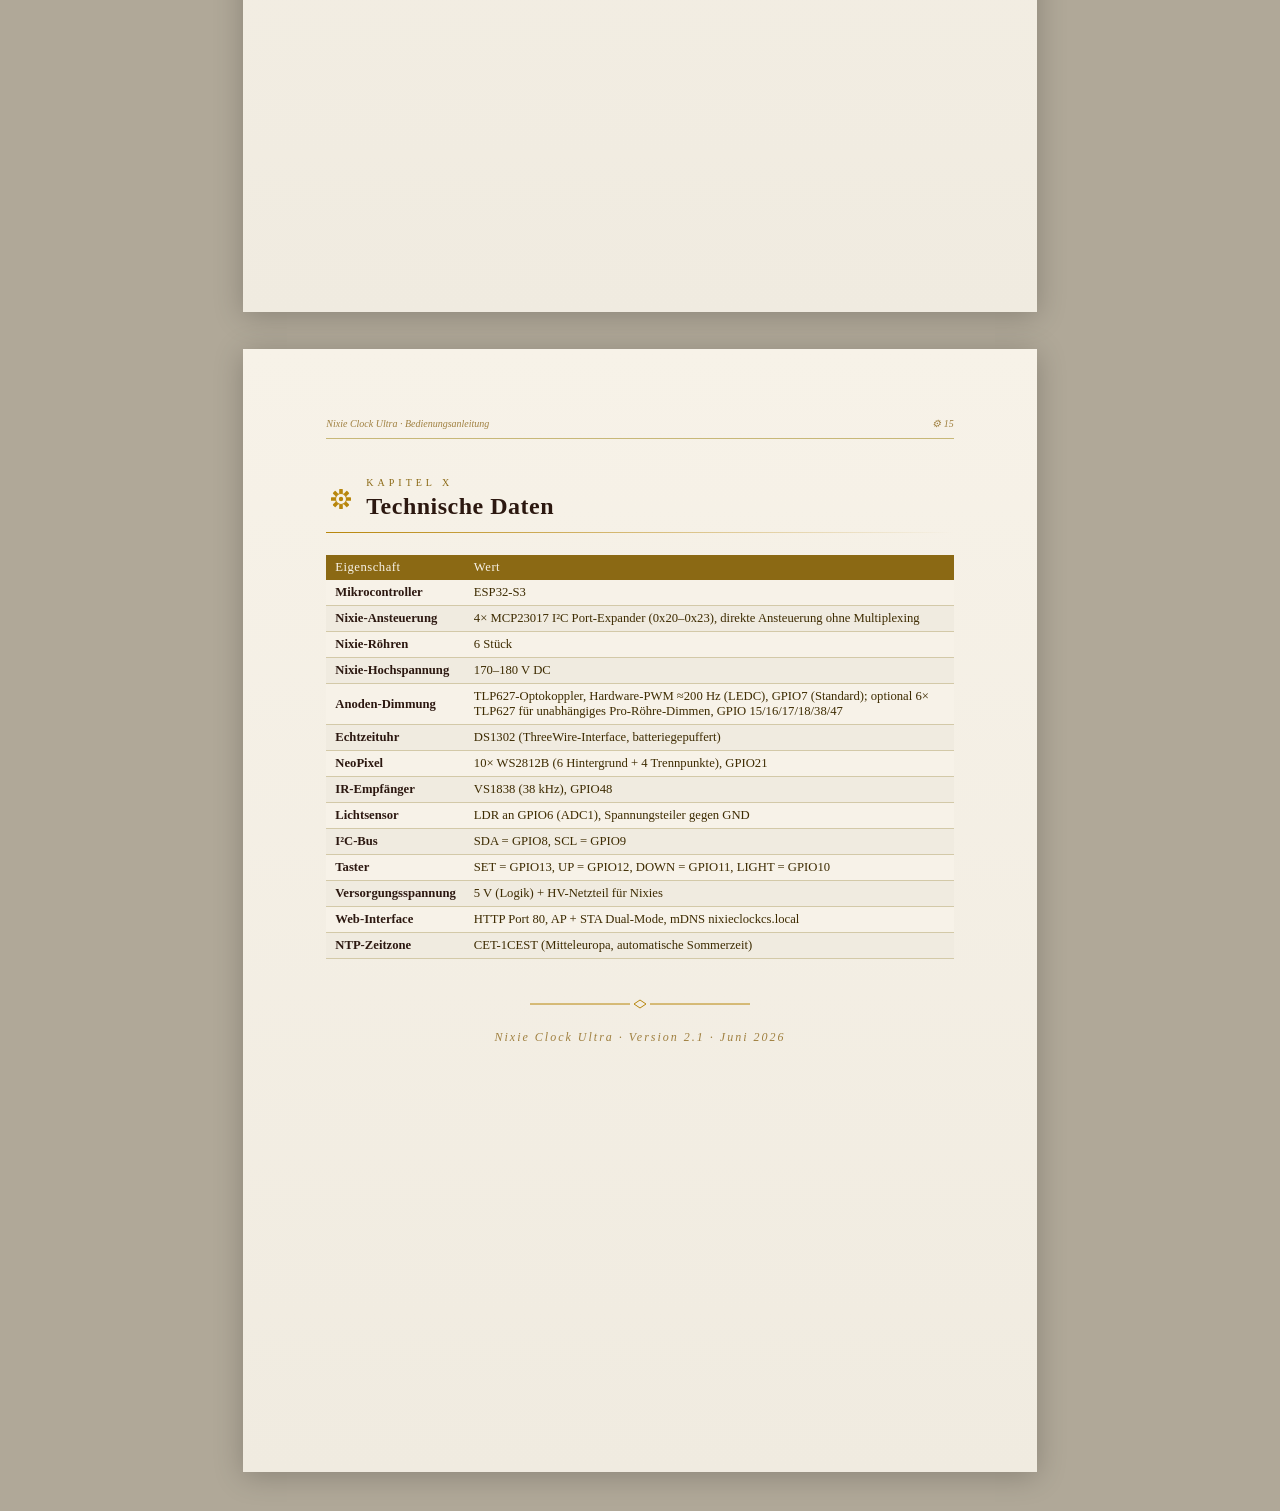
==== commit a8a14512: "docs: Bedienungsanleitung und Website um optionalen Pro-Röhre-Dimmer ergänzen" ====
--- a/docs/manual/nixie-clock-ultra-bedienungsanleitung.html
+++ b/docs/manual/nixie-clock-ultra-bedienungsanleitung.html
@@ -600,6 +600,7 @@
 
   <h2>Weicher Ziffernwechsel</h2>
   <p>Statt hart umzuschalten, können die Röhren beim Ziffernwechsel sanft überblenden — kurz abdunkeln und mit der neuen Ziffer wieder aufhellen. Das lässt sich getrennt für zwei Situationen im Web-Interface unter <strong>Weicher Ziffernwechsel</strong> ein- und ausschalten: für den ganz normalen <strong>Sekundentakt</strong> und für den <strong>Wechsel zwischen Uhrzeit- und Datumsanzeige</strong>.</p>
+  <p>Bei Uhren mit der optionalen Pro-Röhre-Dimmoption (siehe Kapitel „Systemdaten") blendet dabei nur die Röhre ab, deren Ziffer sich tatsächlich ändert — unveränderte Ziffern bleiben durchgehend hell. Ohne diese Nachrüstung dimmen weiterhin alle Röhren gemeinsam.</p>
 
   <h2>Trennpunkt-LEDs</h2>
   <p>Die vier LEDs zwischen den Zifferngruppen blinken standardmäßig sekundengenau. Ein <strong>langer Druck auf LIGHT</strong> schaltet sie in den Dauerleucht-Modus:</p>
@@ -853,7 +854,7 @@
       <tr><td><strong>Nixie-Ansteuerung</strong></td><td>4× MCP23017 I²C Port-Expander (0x20–0x23), direkte Ansteuerung ohne Multiplexing</td></tr>
       <tr><td><strong>Nixie-Röhren</strong></td><td>6 Stück</td></tr>
       <tr><td><strong>Nixie-Hochspannung</strong></td><td>170–180 V DC</td></tr>
-      <tr><td><strong>Anoden-Dimmung</strong></td><td>TLP627-Optokoppler, Hardware-PWM ≈200 Hz (LEDC), GPIO7</td></tr>
+      <tr><td><strong>Anoden-Dimmung</strong></td><td>TLP627-Optokoppler, Hardware-PWM ≈200 Hz (LEDC), GPIO7 (Standard); optional 6× TLP627 für unabhängiges Pro-Röhre-Dimmen, GPIO 15/16/17/18/38/47</td></tr>
       <tr><td><strong>Echtzeituhr</strong></td><td>DS1302 (ThreeWire-Interface, batteriegepuffert)</td></tr>
       <tr><td><strong>NeoPixel</strong></td><td>10× WS2812B (6 Hintergrund + 4 Trennpunkte), GPIO21</td></tr>
       <tr><td><strong>IR-Empfänger</strong></td><td>VS1838 (38 kHz), GPIO48</td></tr>
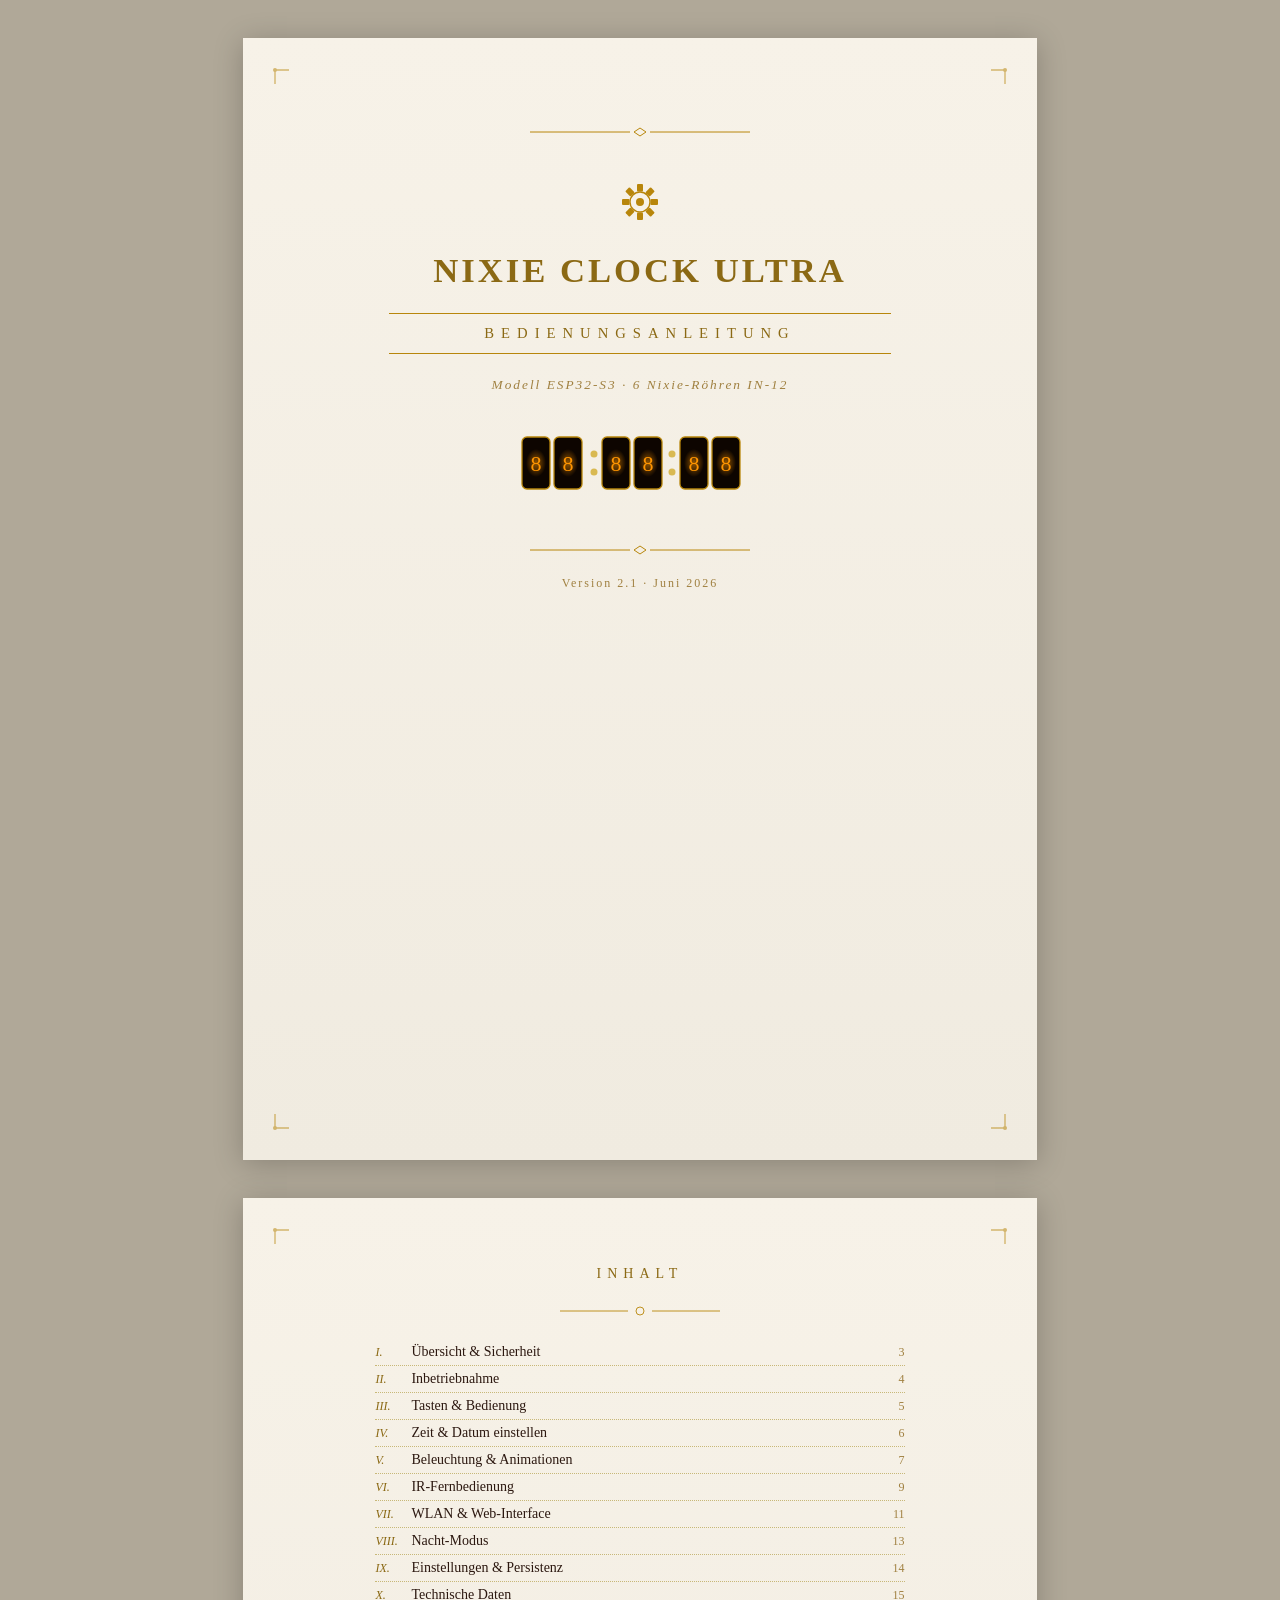
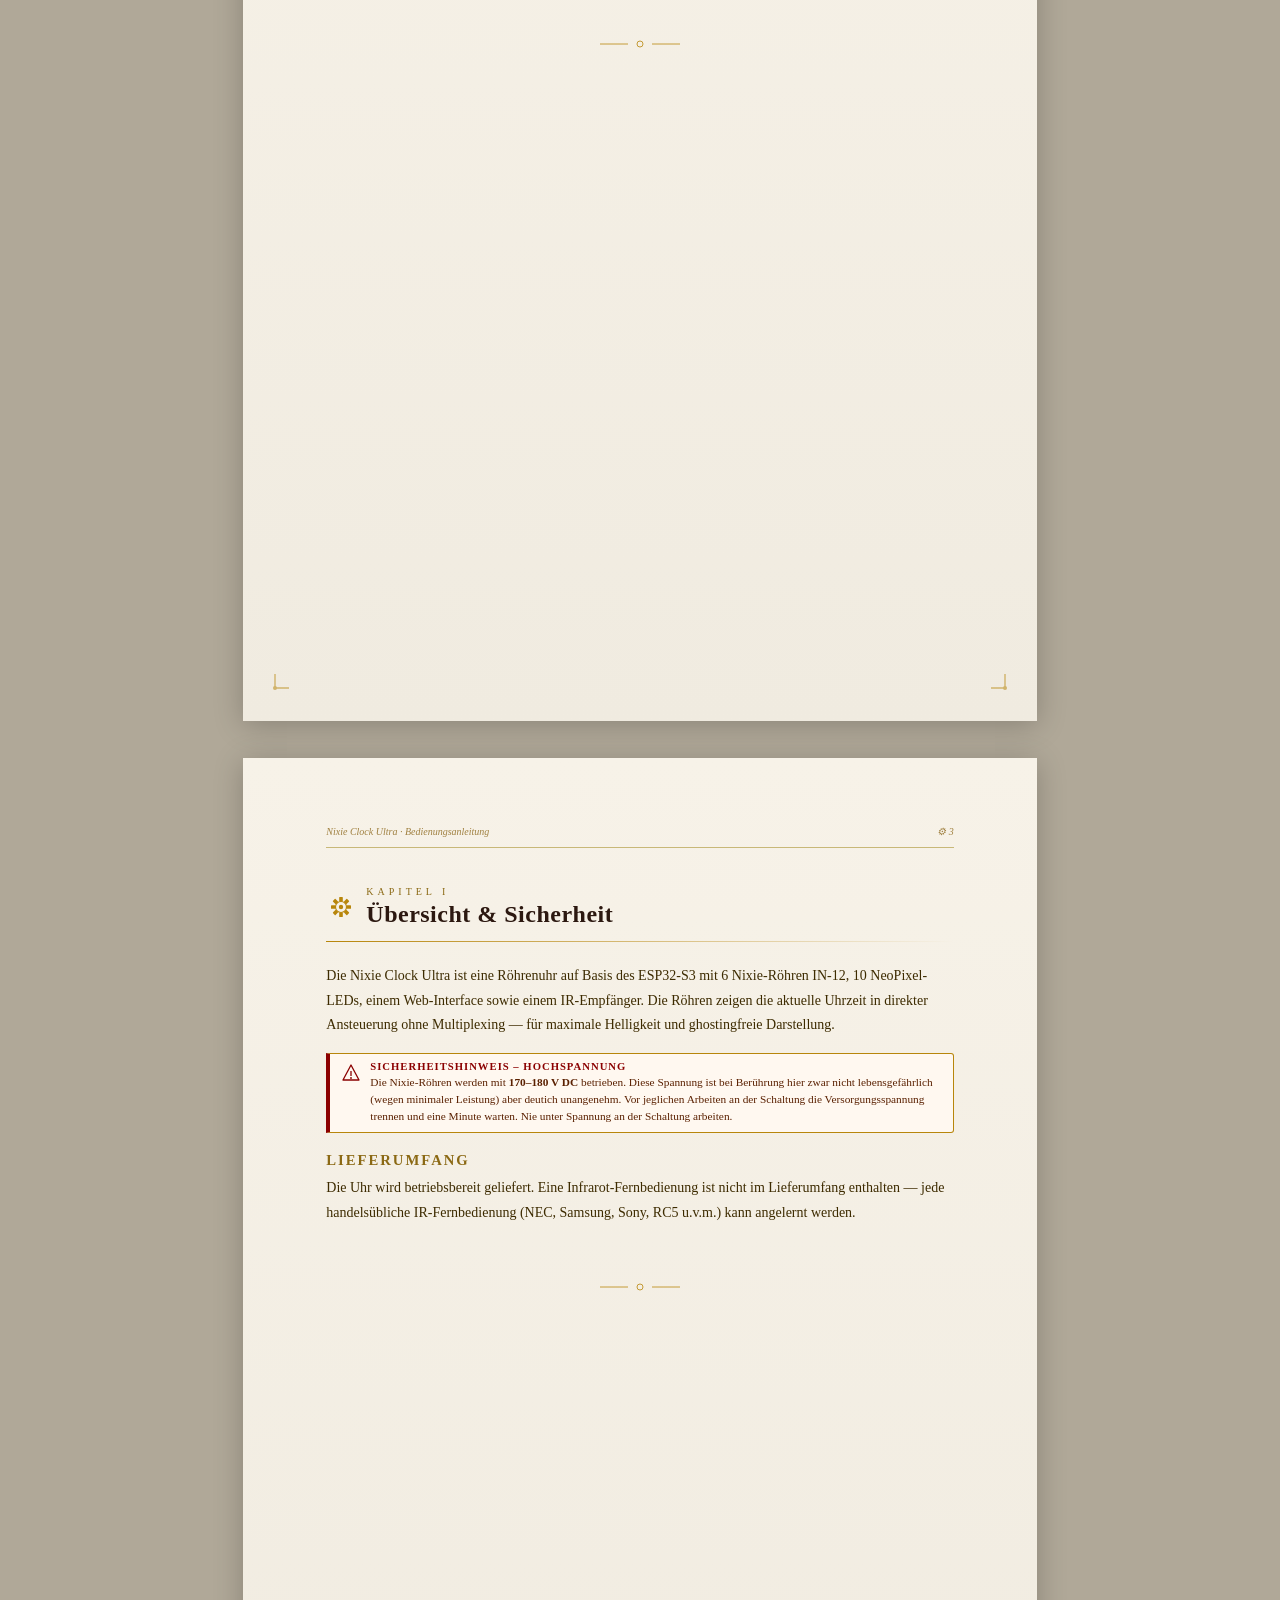
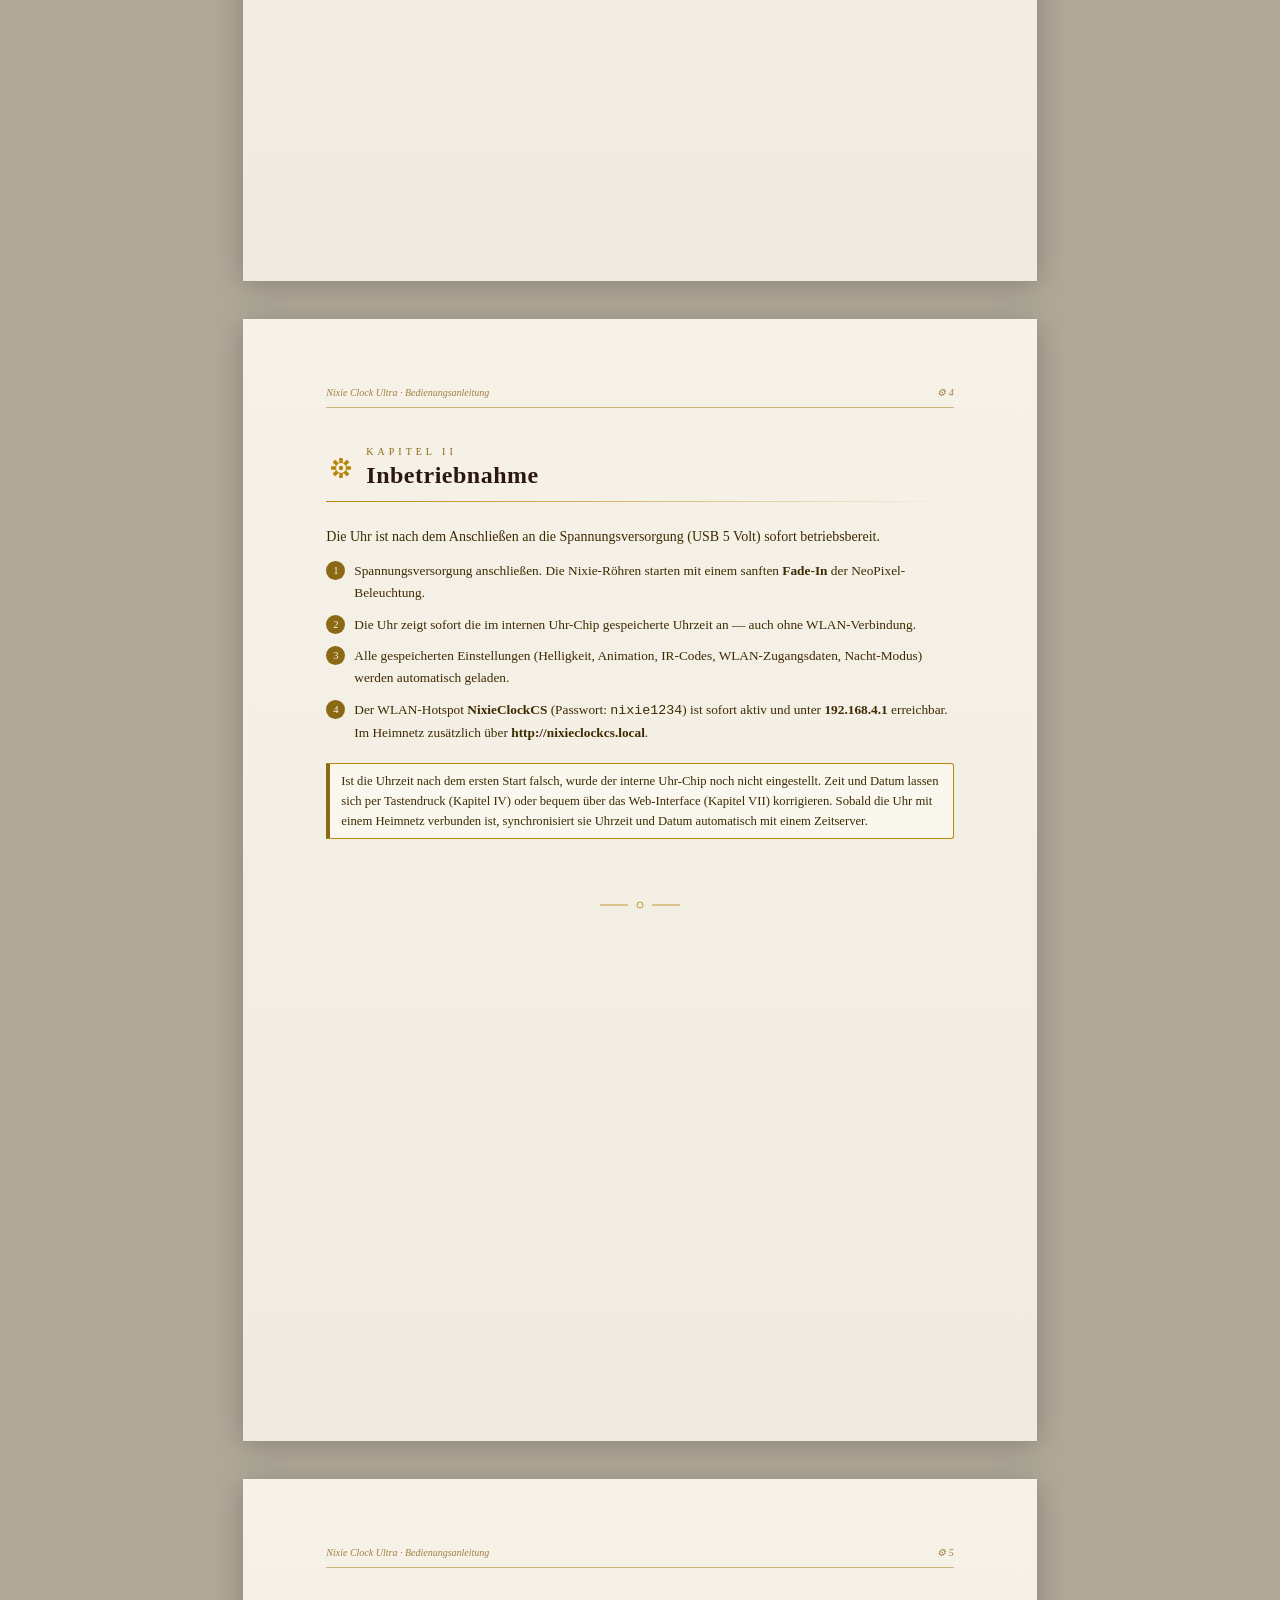
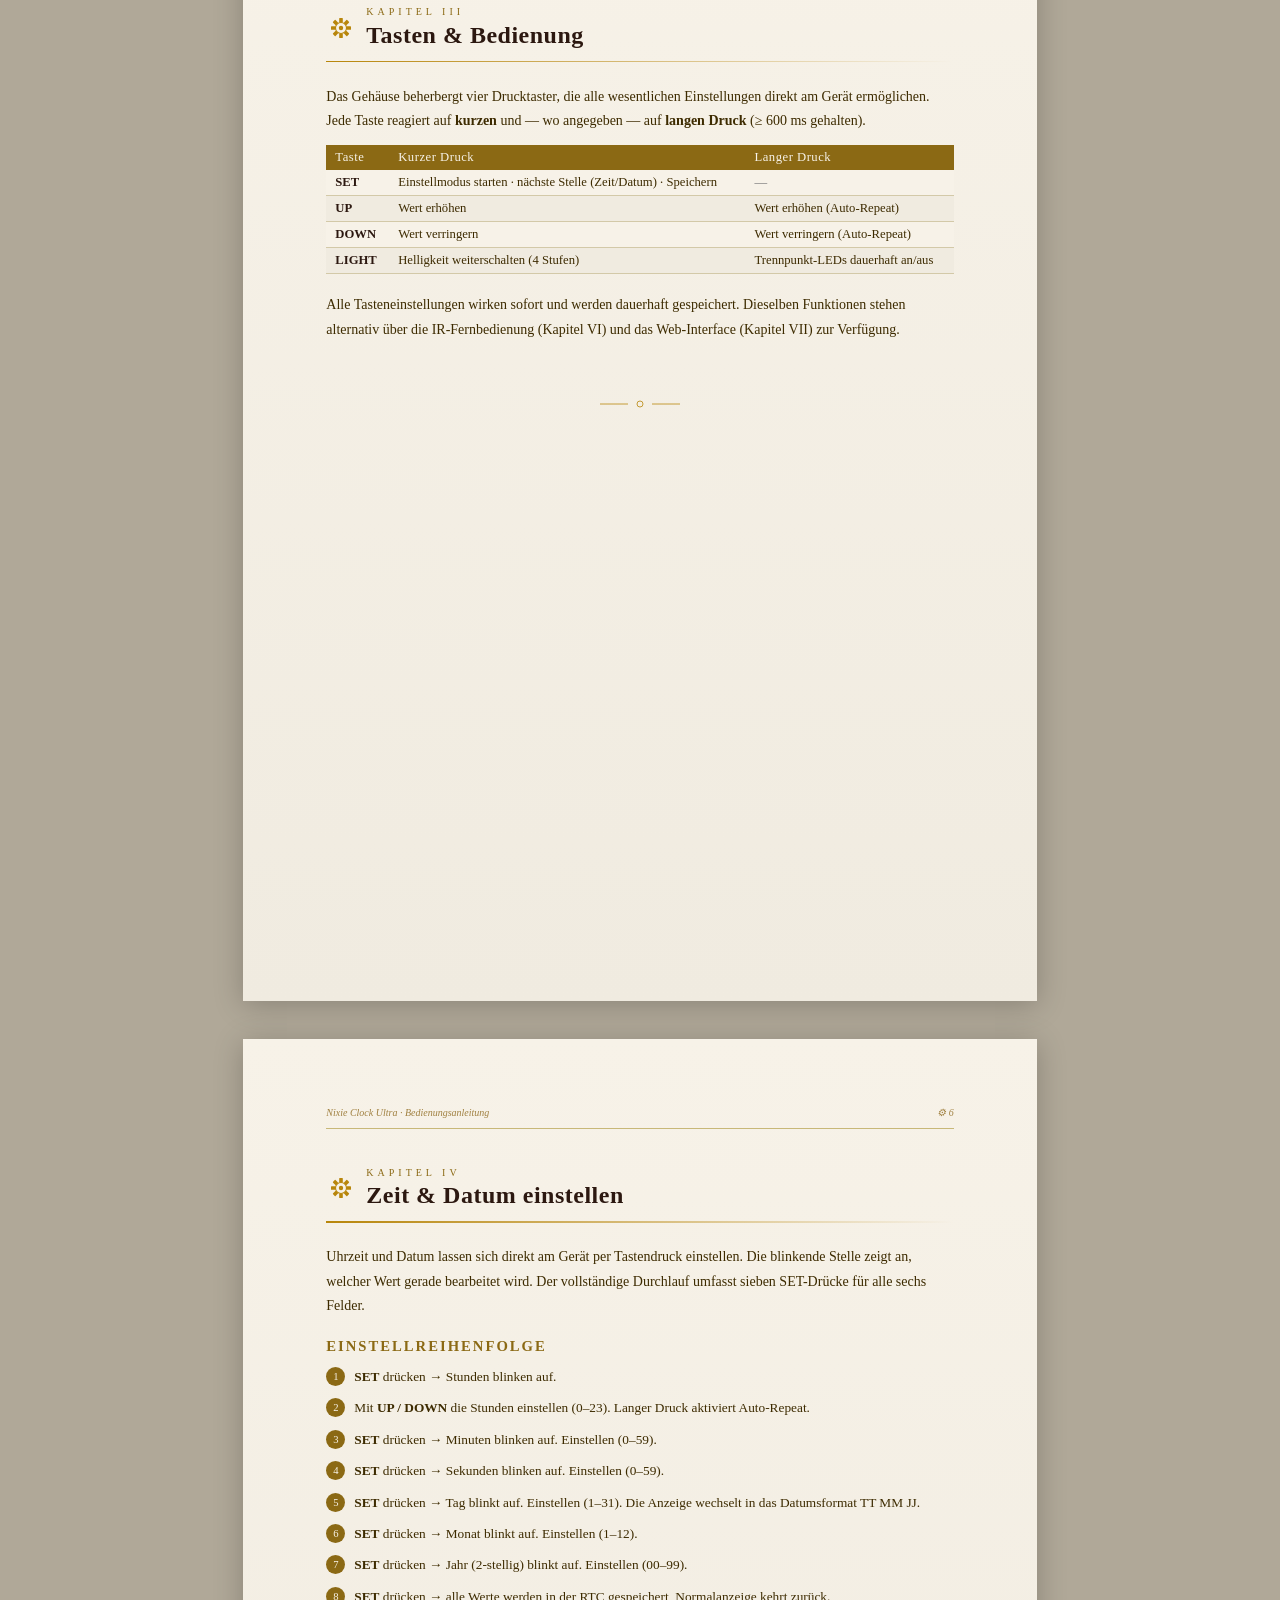
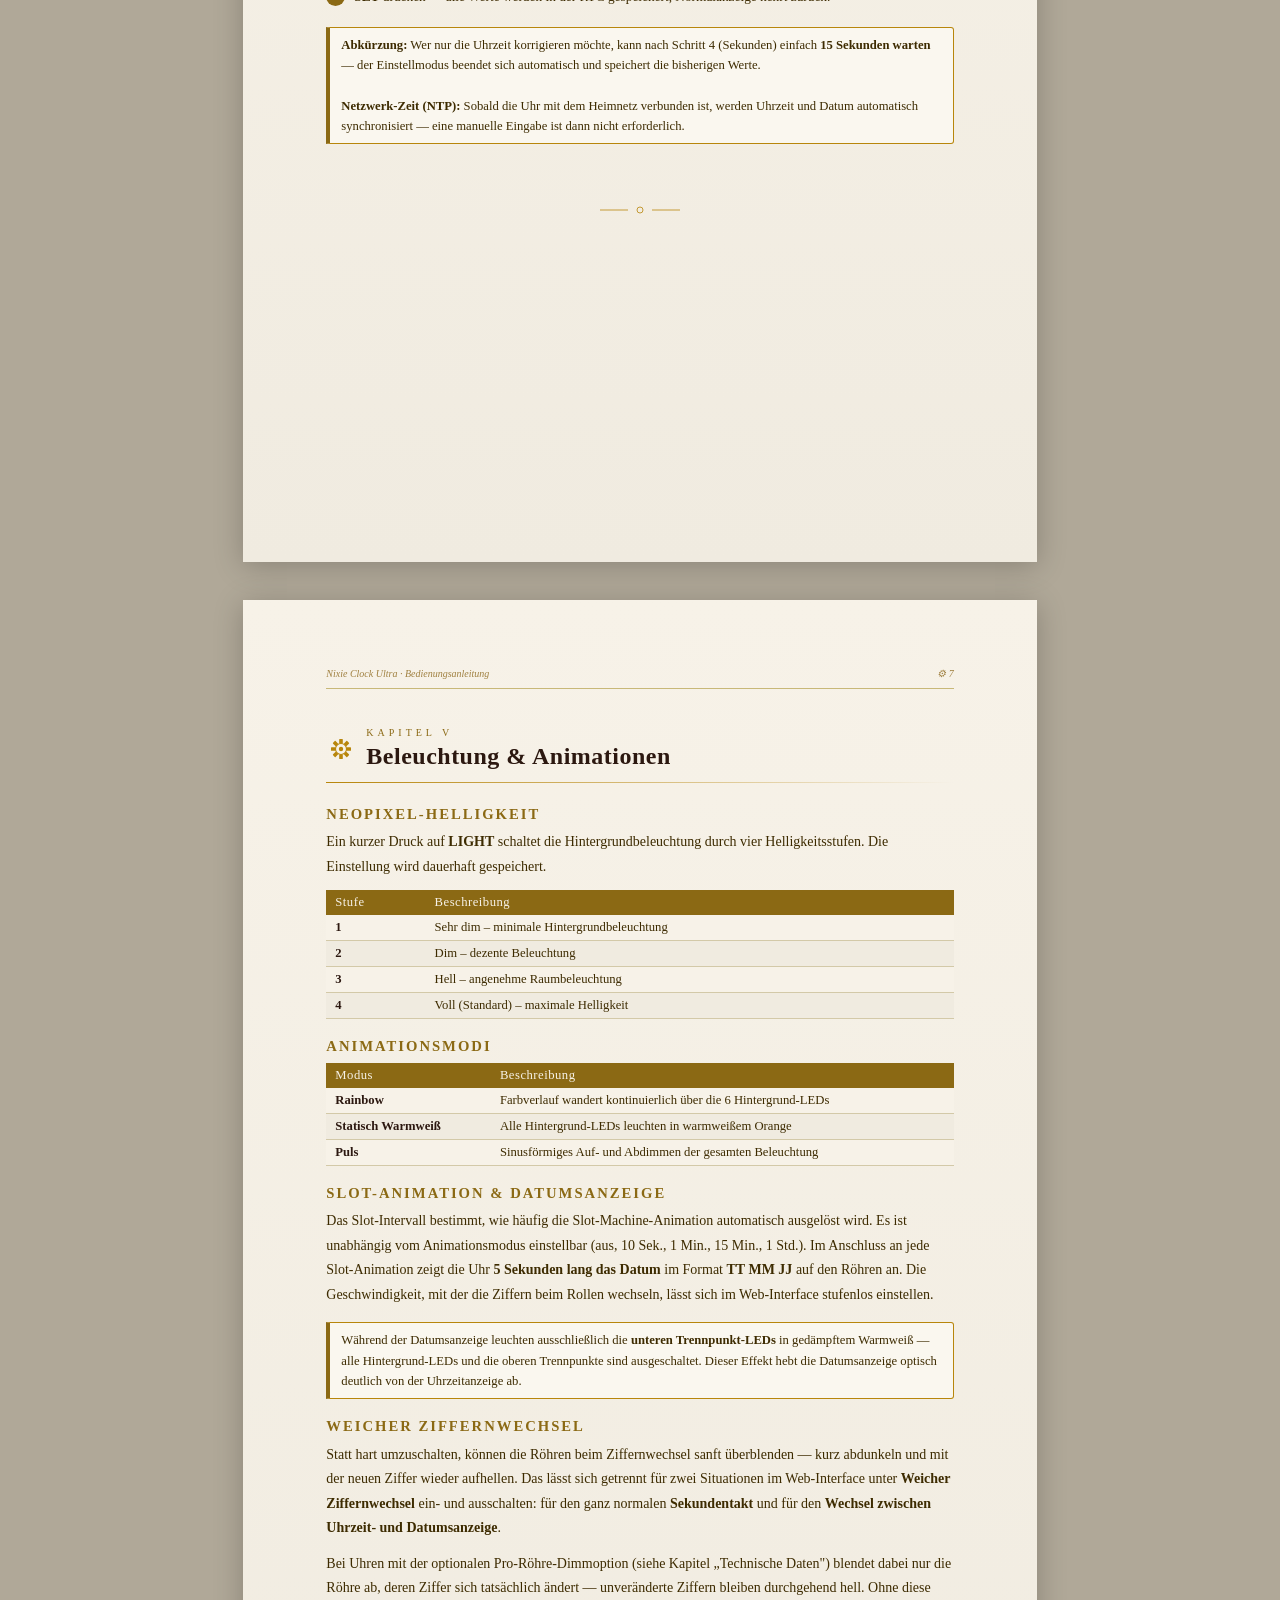
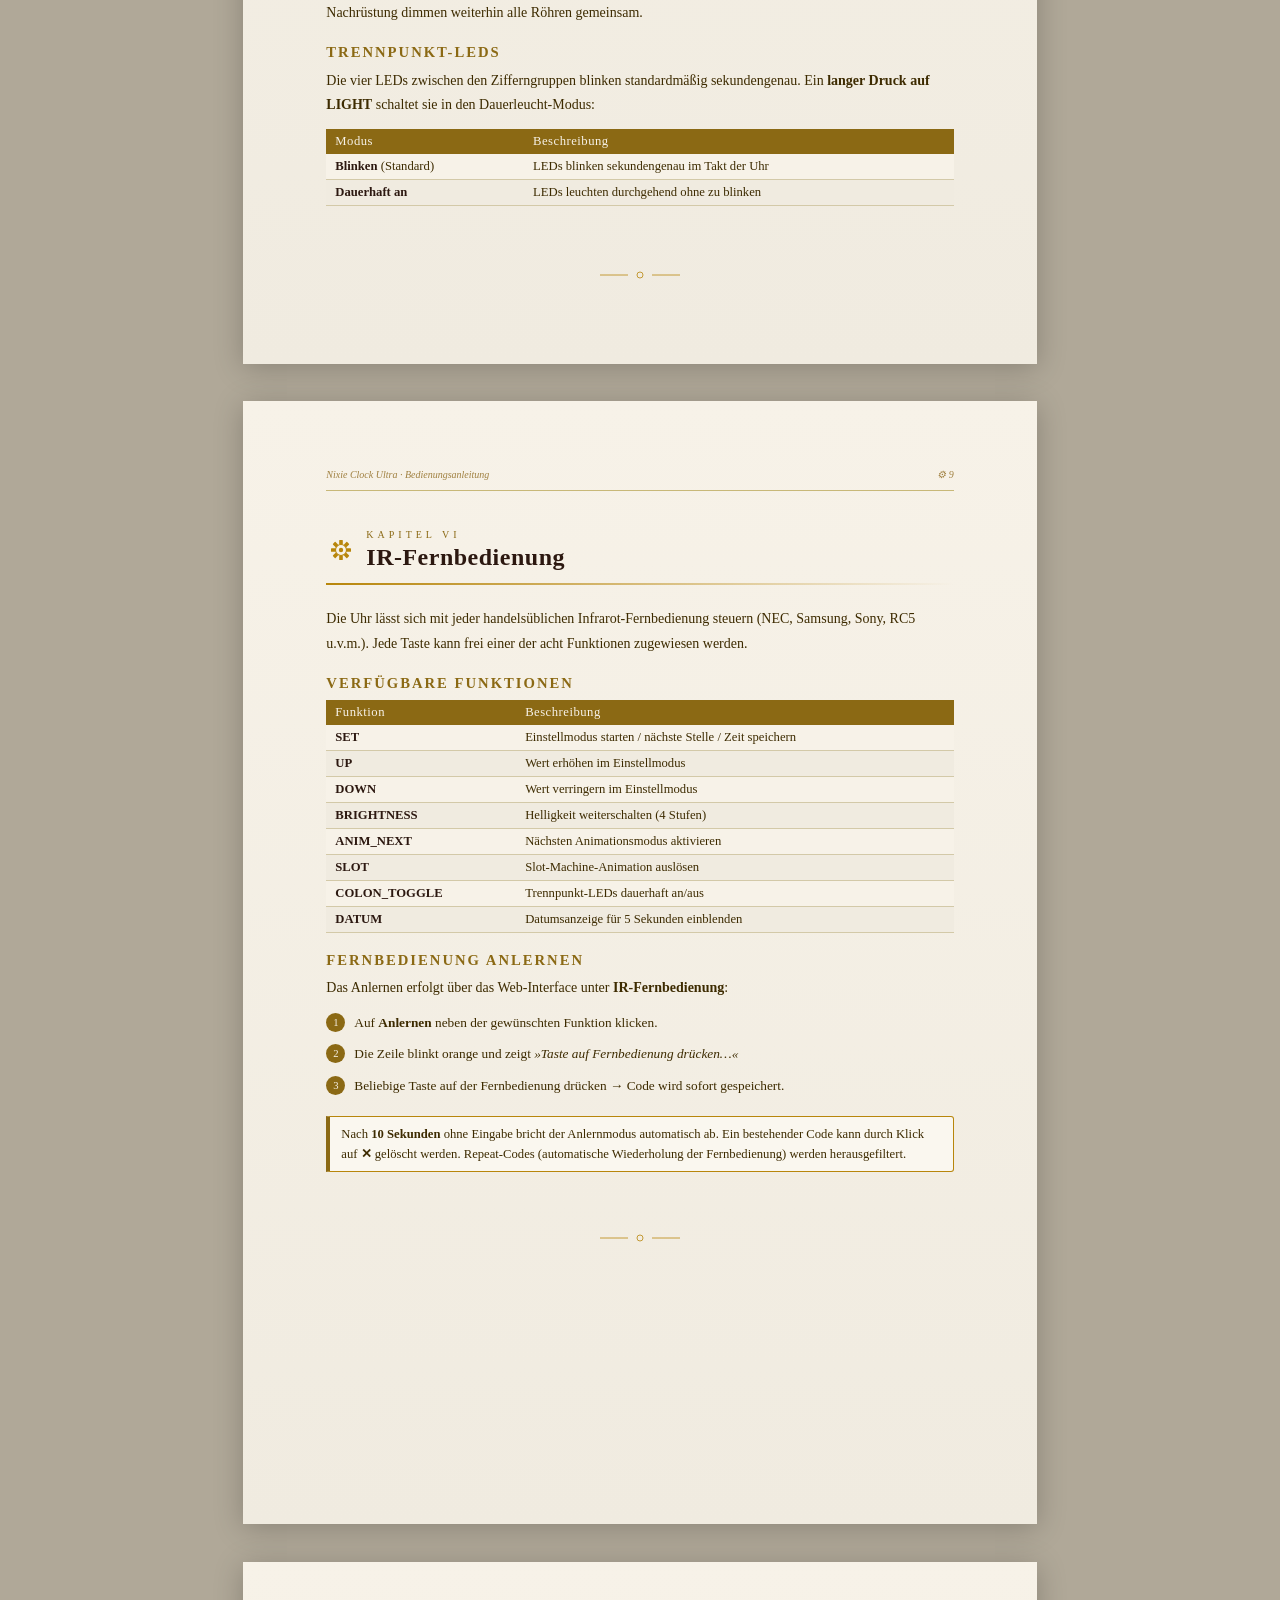
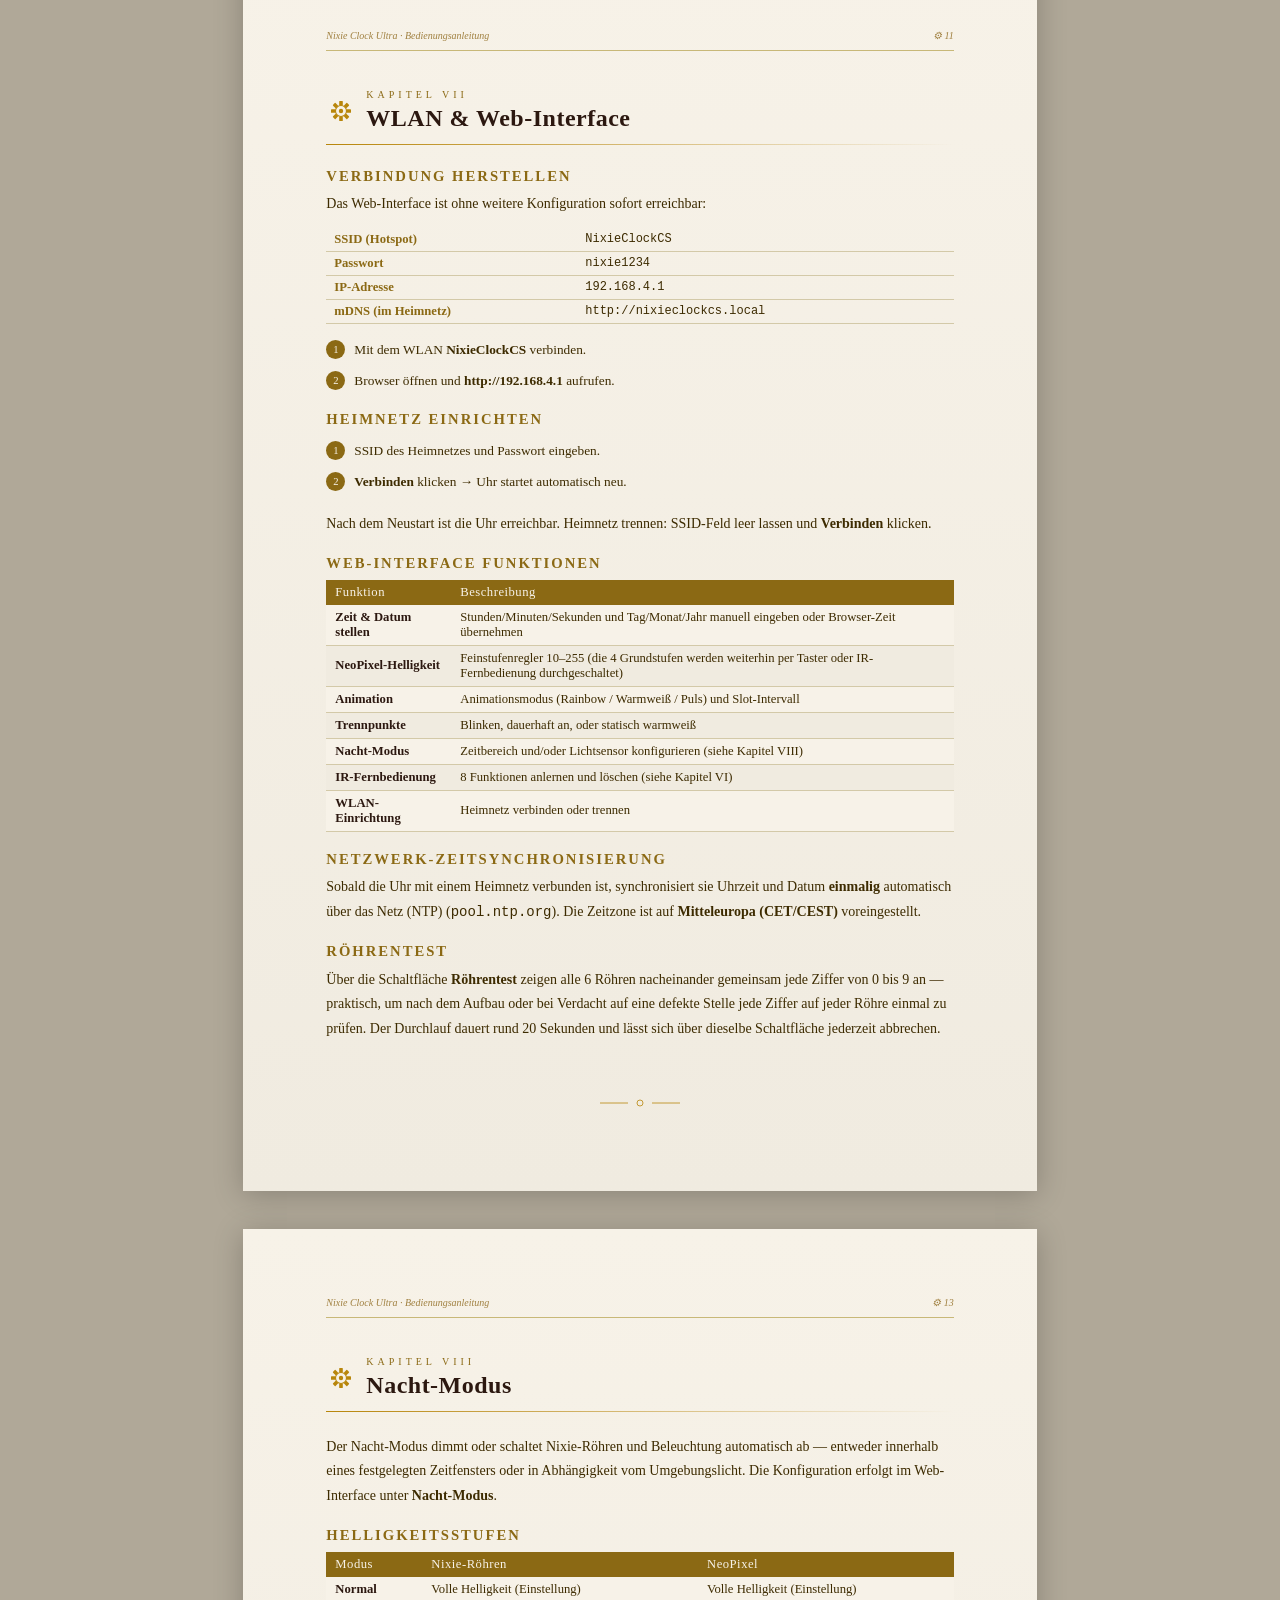
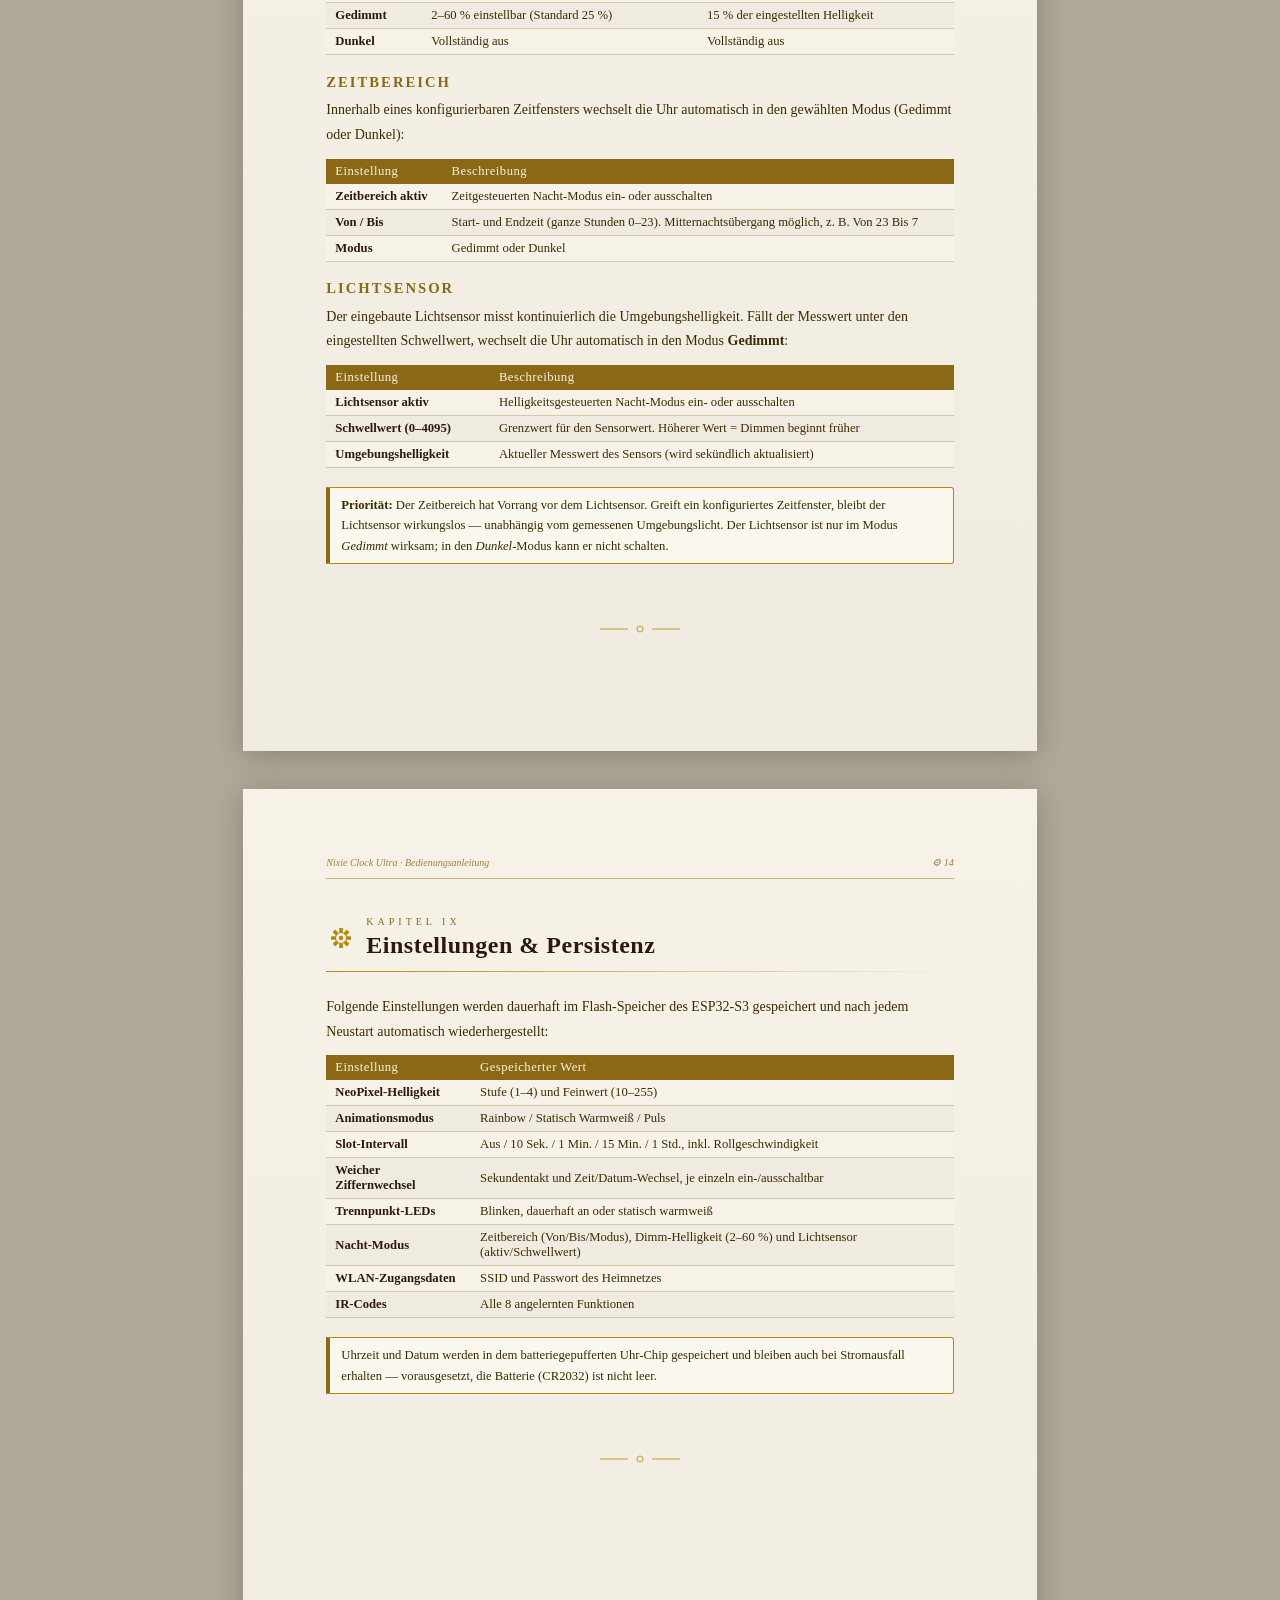
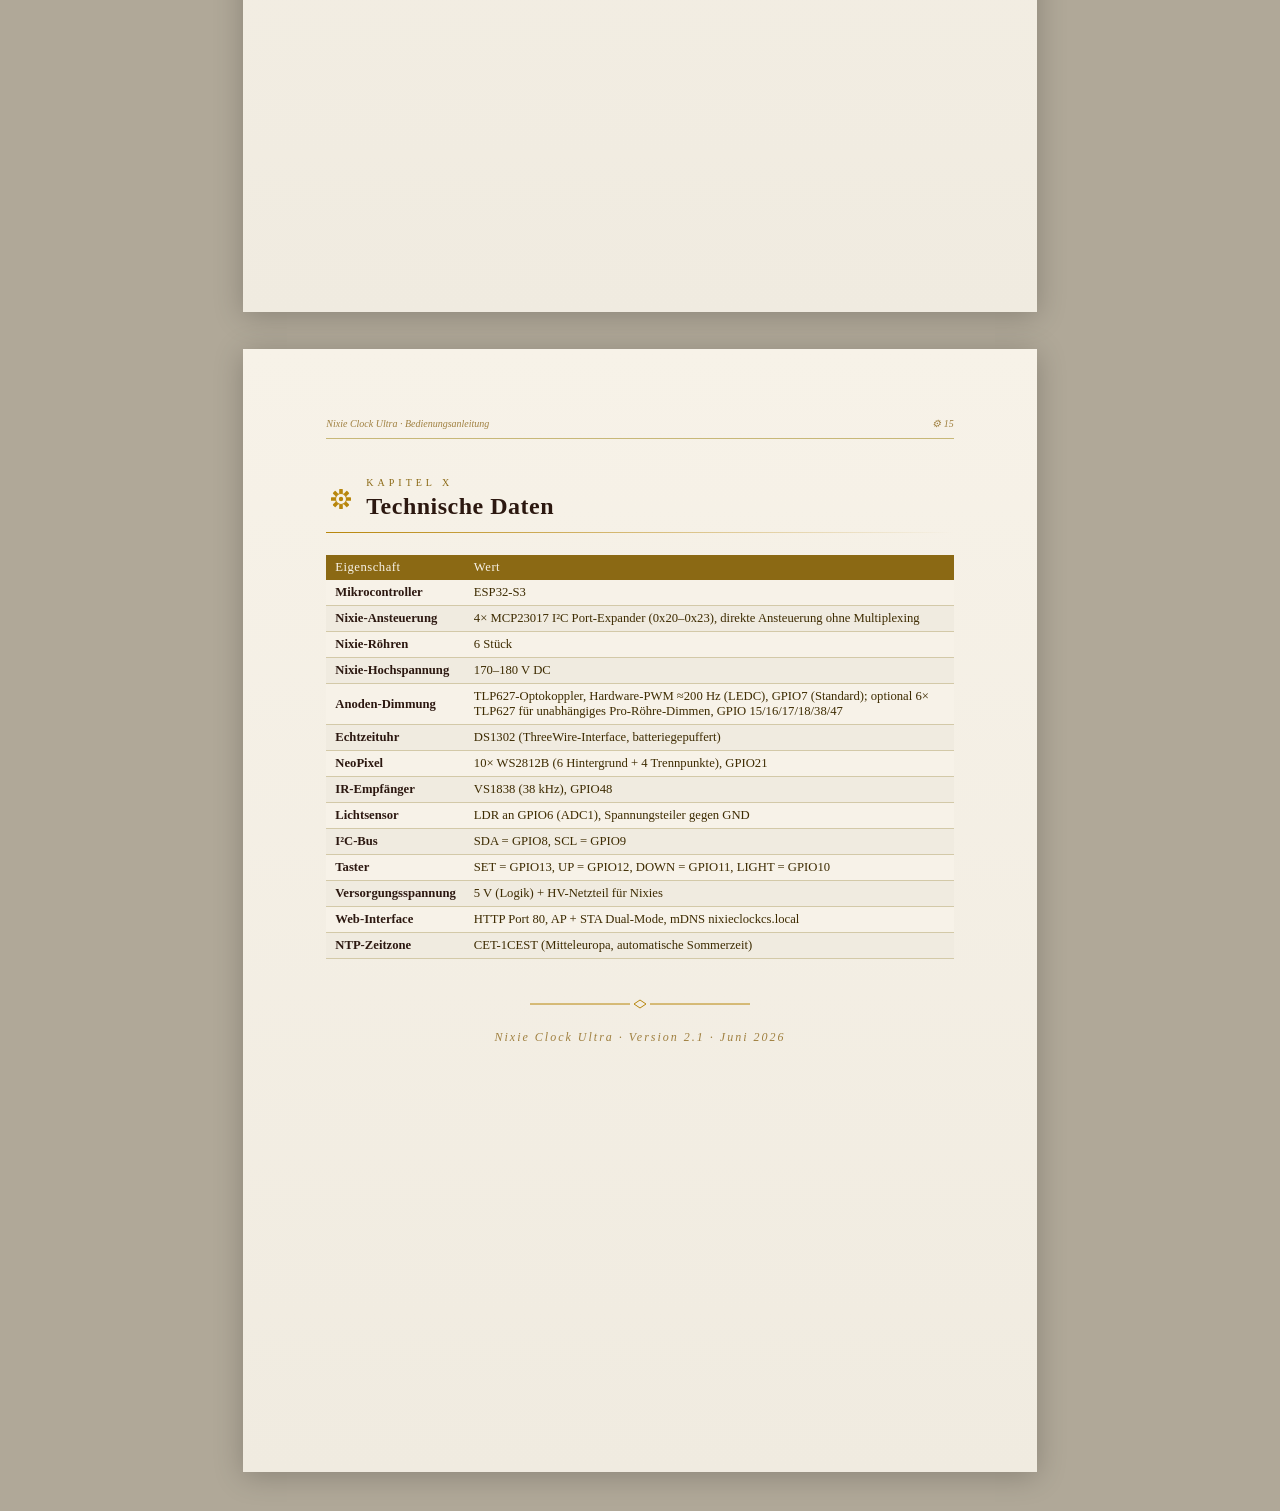
==== commit 5d4f263c: "fix: Ziffernwechsel-Duty-Underflow, hängende Röhren nach cancelDigitFade, offener HV-Schalter im Pro" ====
--- a/docs/manual/nixie-clock-ultra-bedienungsanleitung.html
+++ b/docs/manual/nixie-clock-ultra-bedienungsanleitung.html
@@ -600,7 +600,7 @@
 
   <h2>Weicher Ziffernwechsel</h2>
   <p>Statt hart umzuschalten, können die Röhren beim Ziffernwechsel sanft überblenden — kurz abdunkeln und mit der neuen Ziffer wieder aufhellen. Das lässt sich getrennt für zwei Situationen im Web-Interface unter <strong>Weicher Ziffernwechsel</strong> ein- und ausschalten: für den ganz normalen <strong>Sekundentakt</strong> und für den <strong>Wechsel zwischen Uhrzeit- und Datumsanzeige</strong>.</p>
-  <p>Bei Uhren mit der optionalen Pro-Röhre-Dimmoption (siehe Kapitel „Systemdaten") blendet dabei nur die Röhre ab, deren Ziffer sich tatsächlich ändert — unveränderte Ziffern bleiben durchgehend hell. Ohne diese Nachrüstung dimmen weiterhin alle Röhren gemeinsam.</p>
+  <p>Bei Uhren mit der optionalen Pro-Röhre-Dimmoption (siehe Kapitel „Technische Daten") blendet dabei nur die Röhre ab, deren Ziffer sich tatsächlich ändert — unveränderte Ziffern bleiben durchgehend hell. Ohne diese Nachrüstung dimmen weiterhin alle Röhren gemeinsam.</p>
 
   <h2>Trennpunkt-LEDs</h2>
   <p>Die vier LEDs zwischen den Zifferngruppen blinken standardmäßig sekundengenau. Ein <strong>langer Druck auf LIGHT</strong> schaltet sie in den Dauerleucht-Modus:</p>
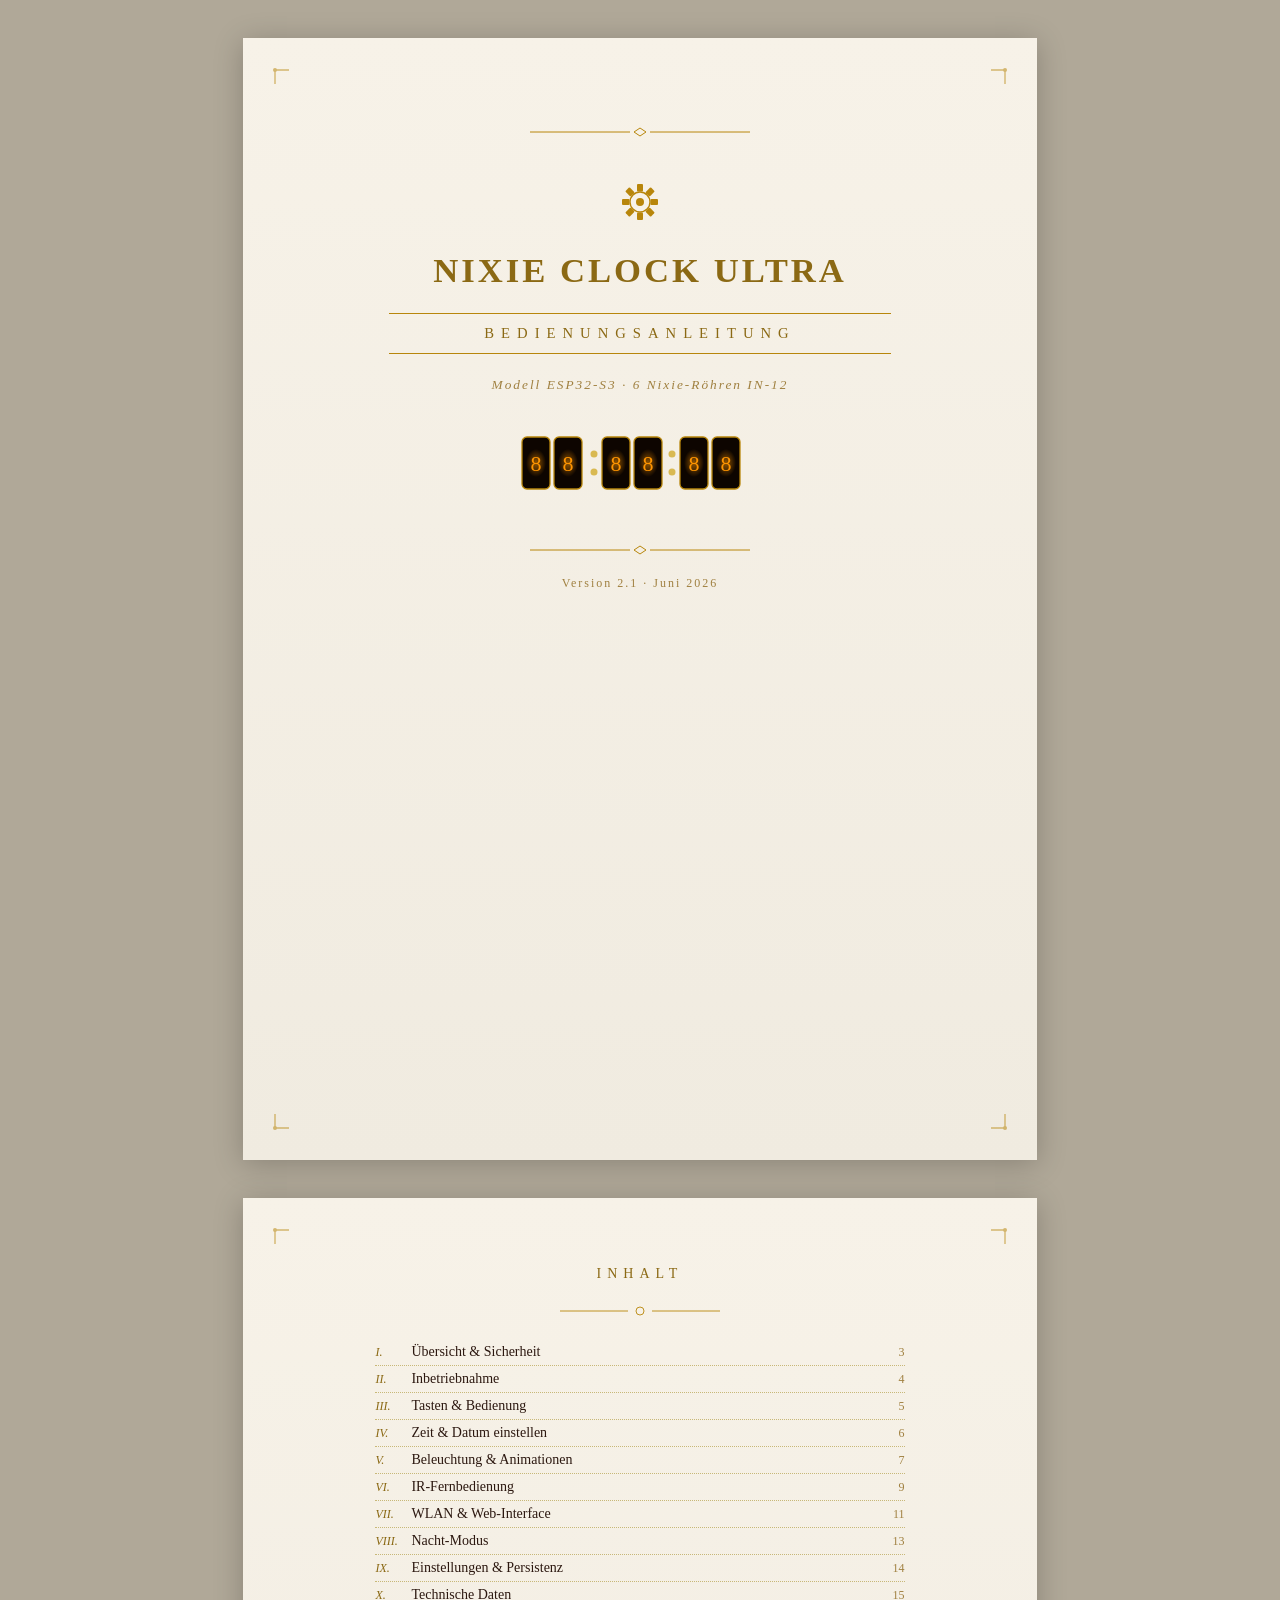
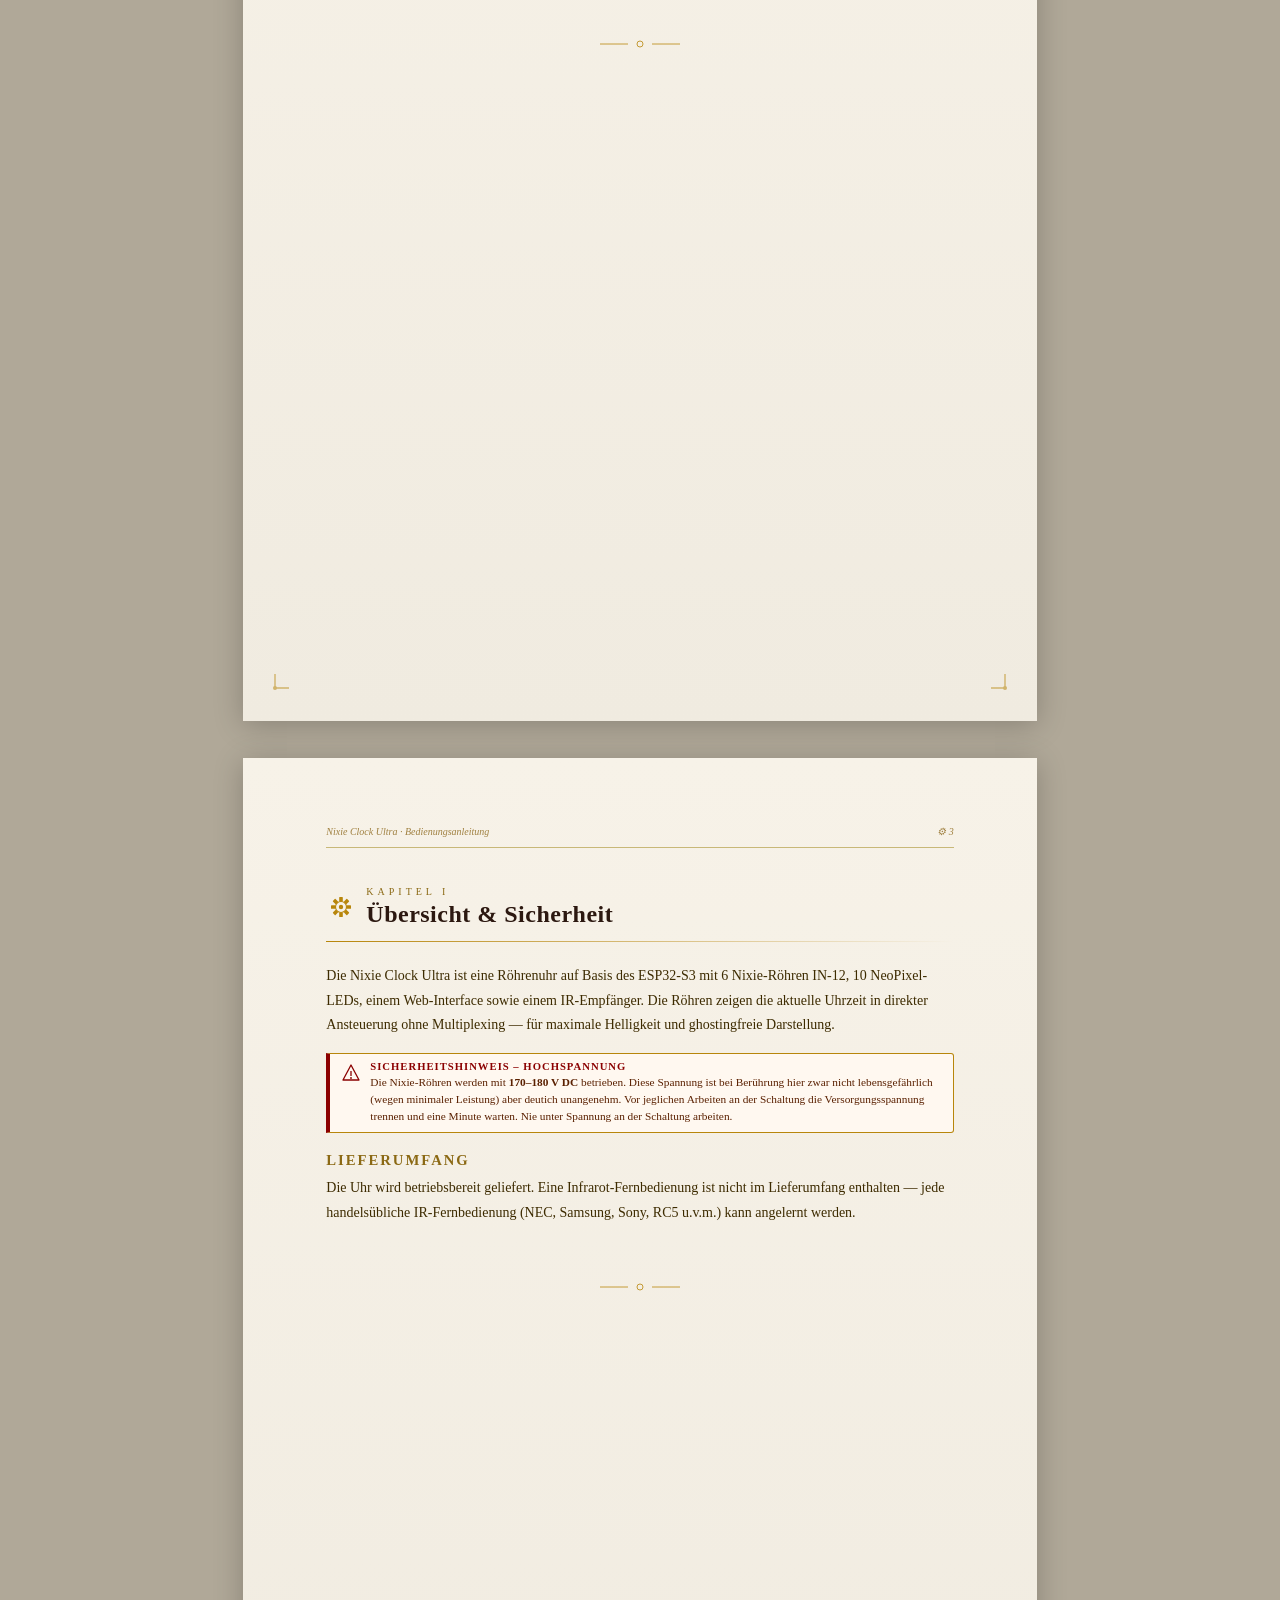
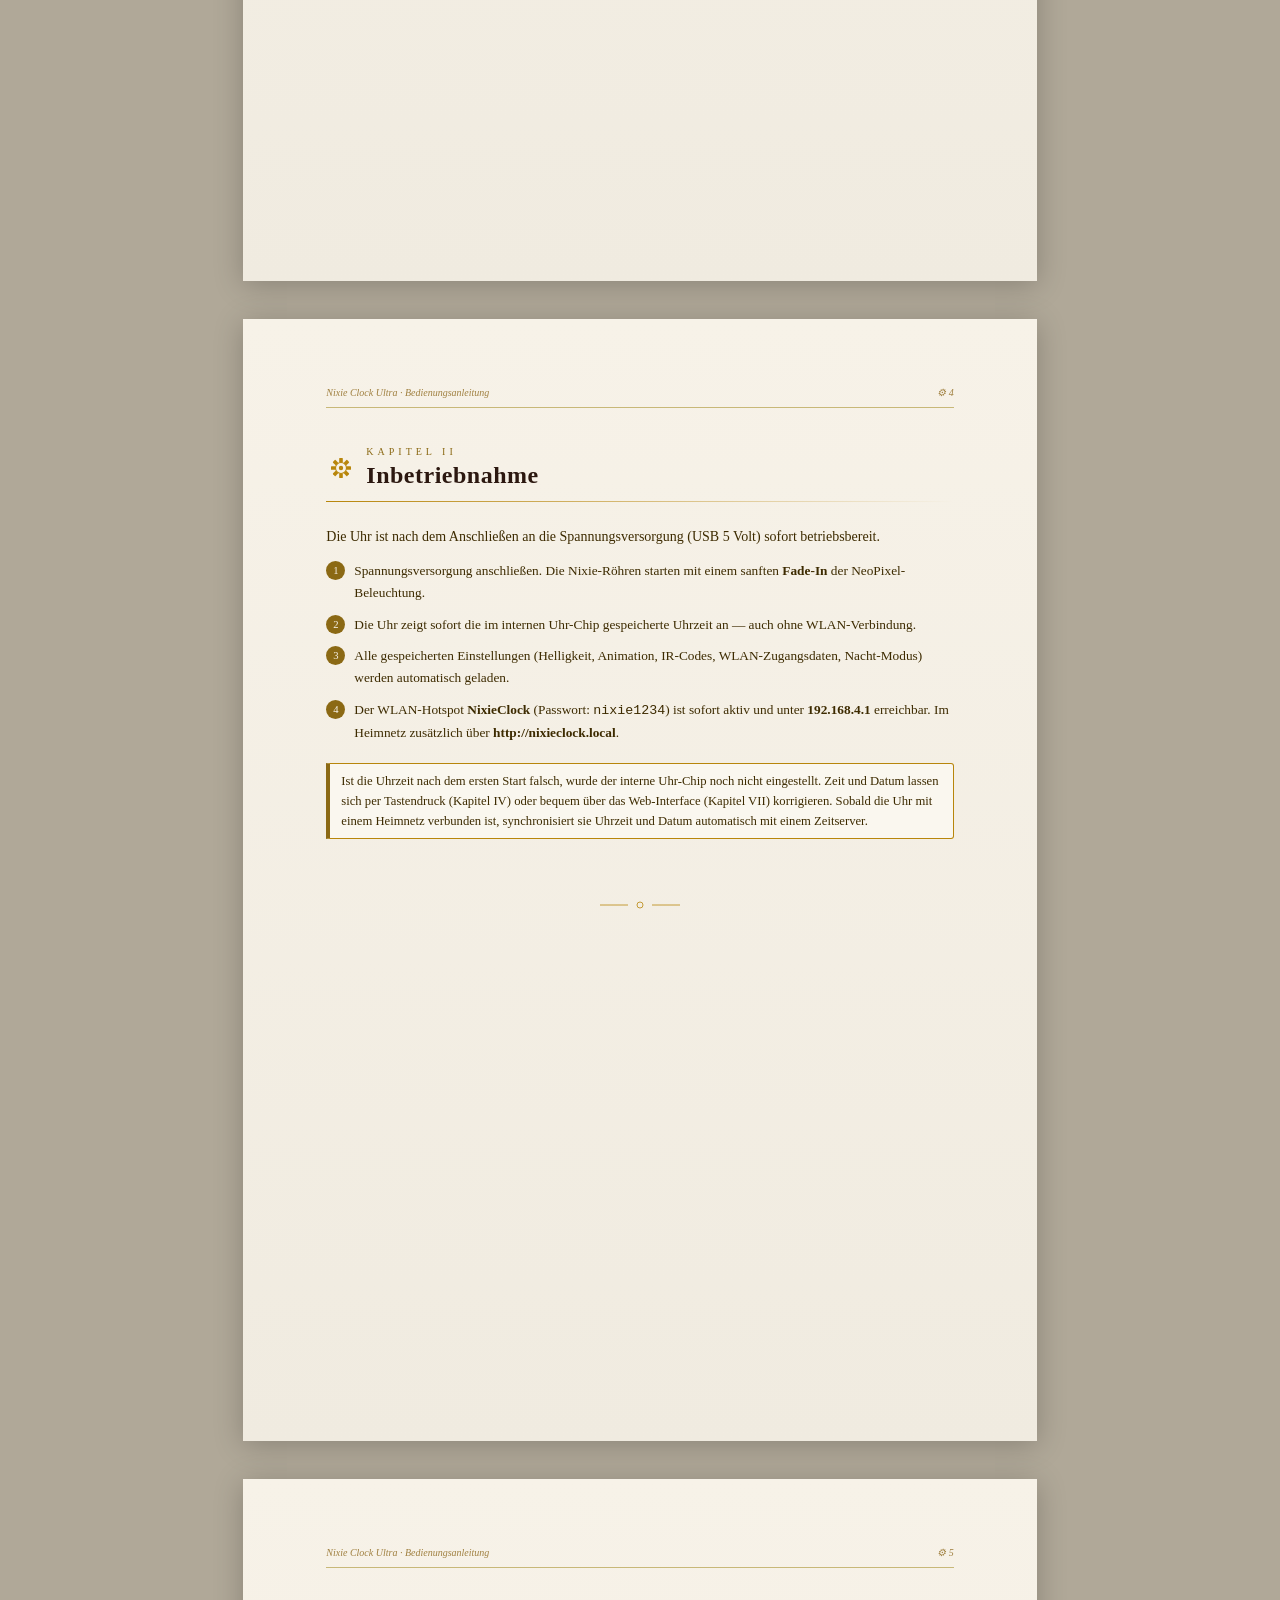
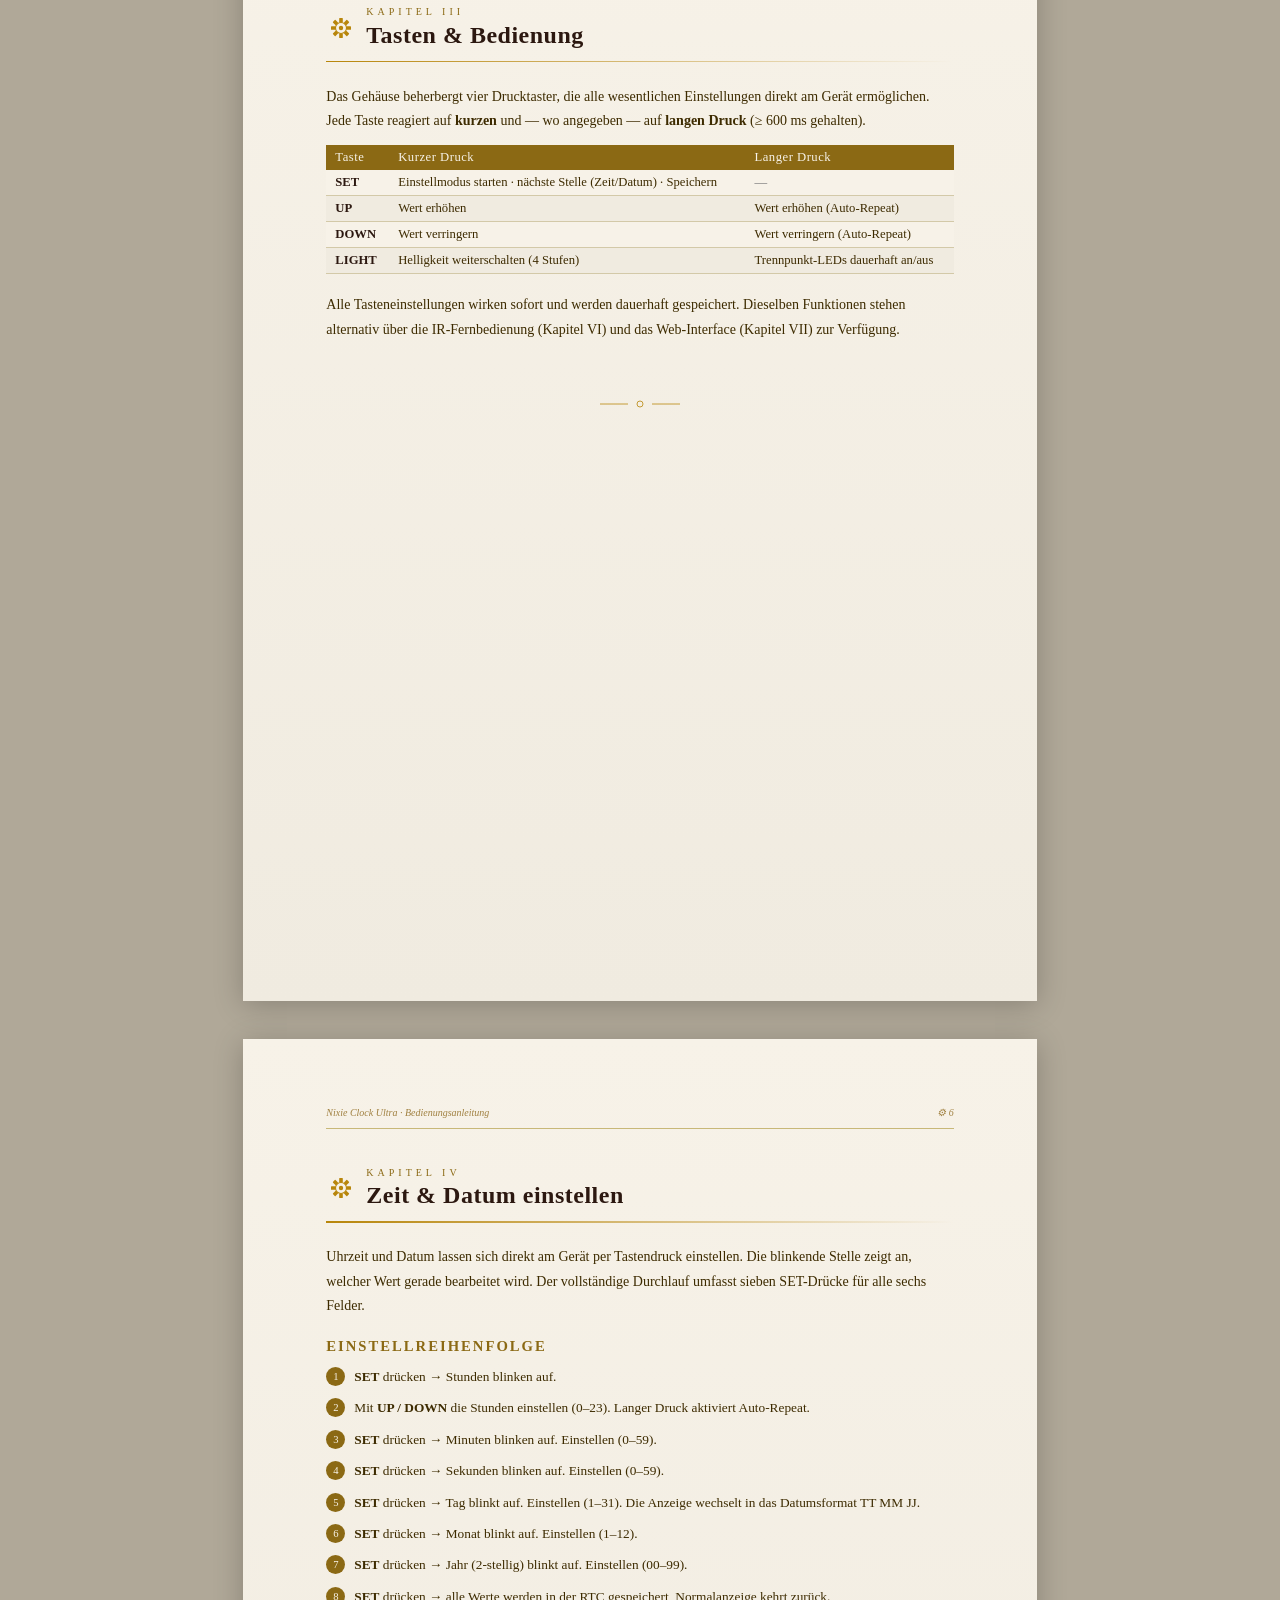
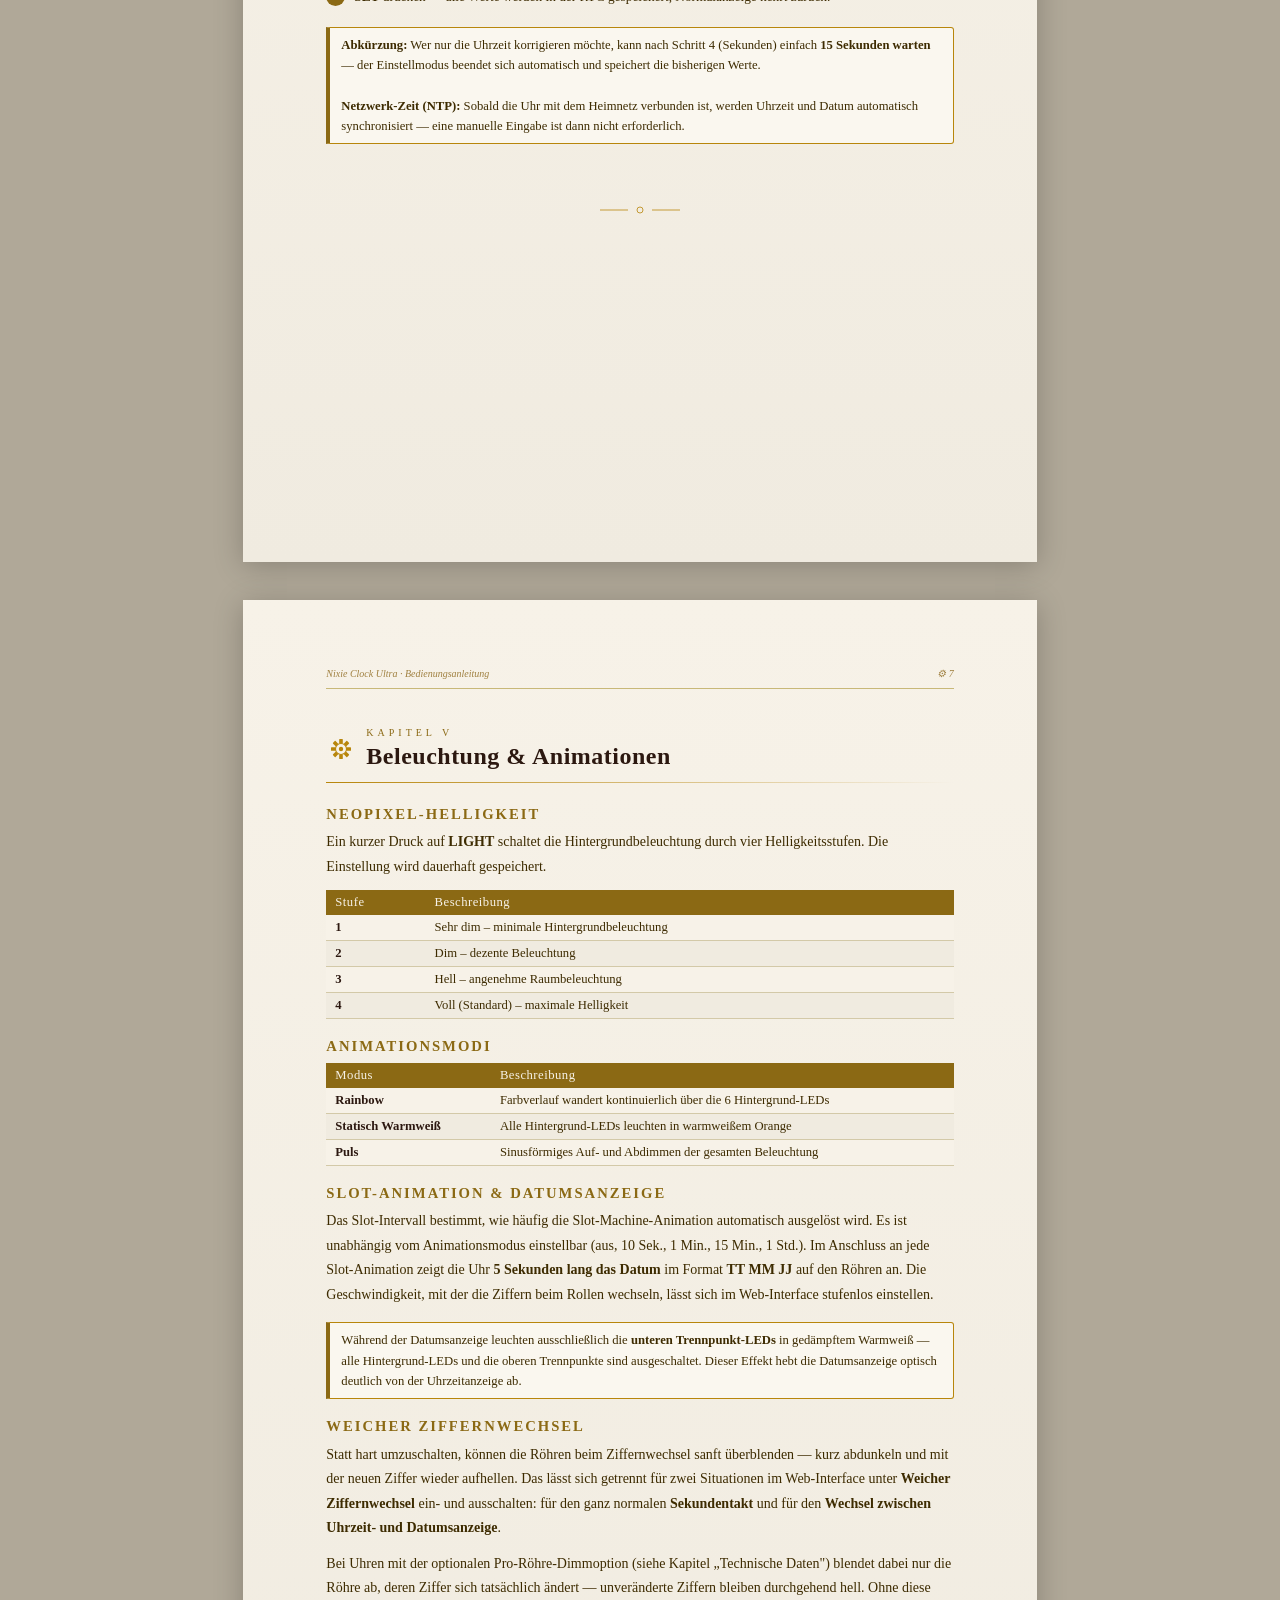
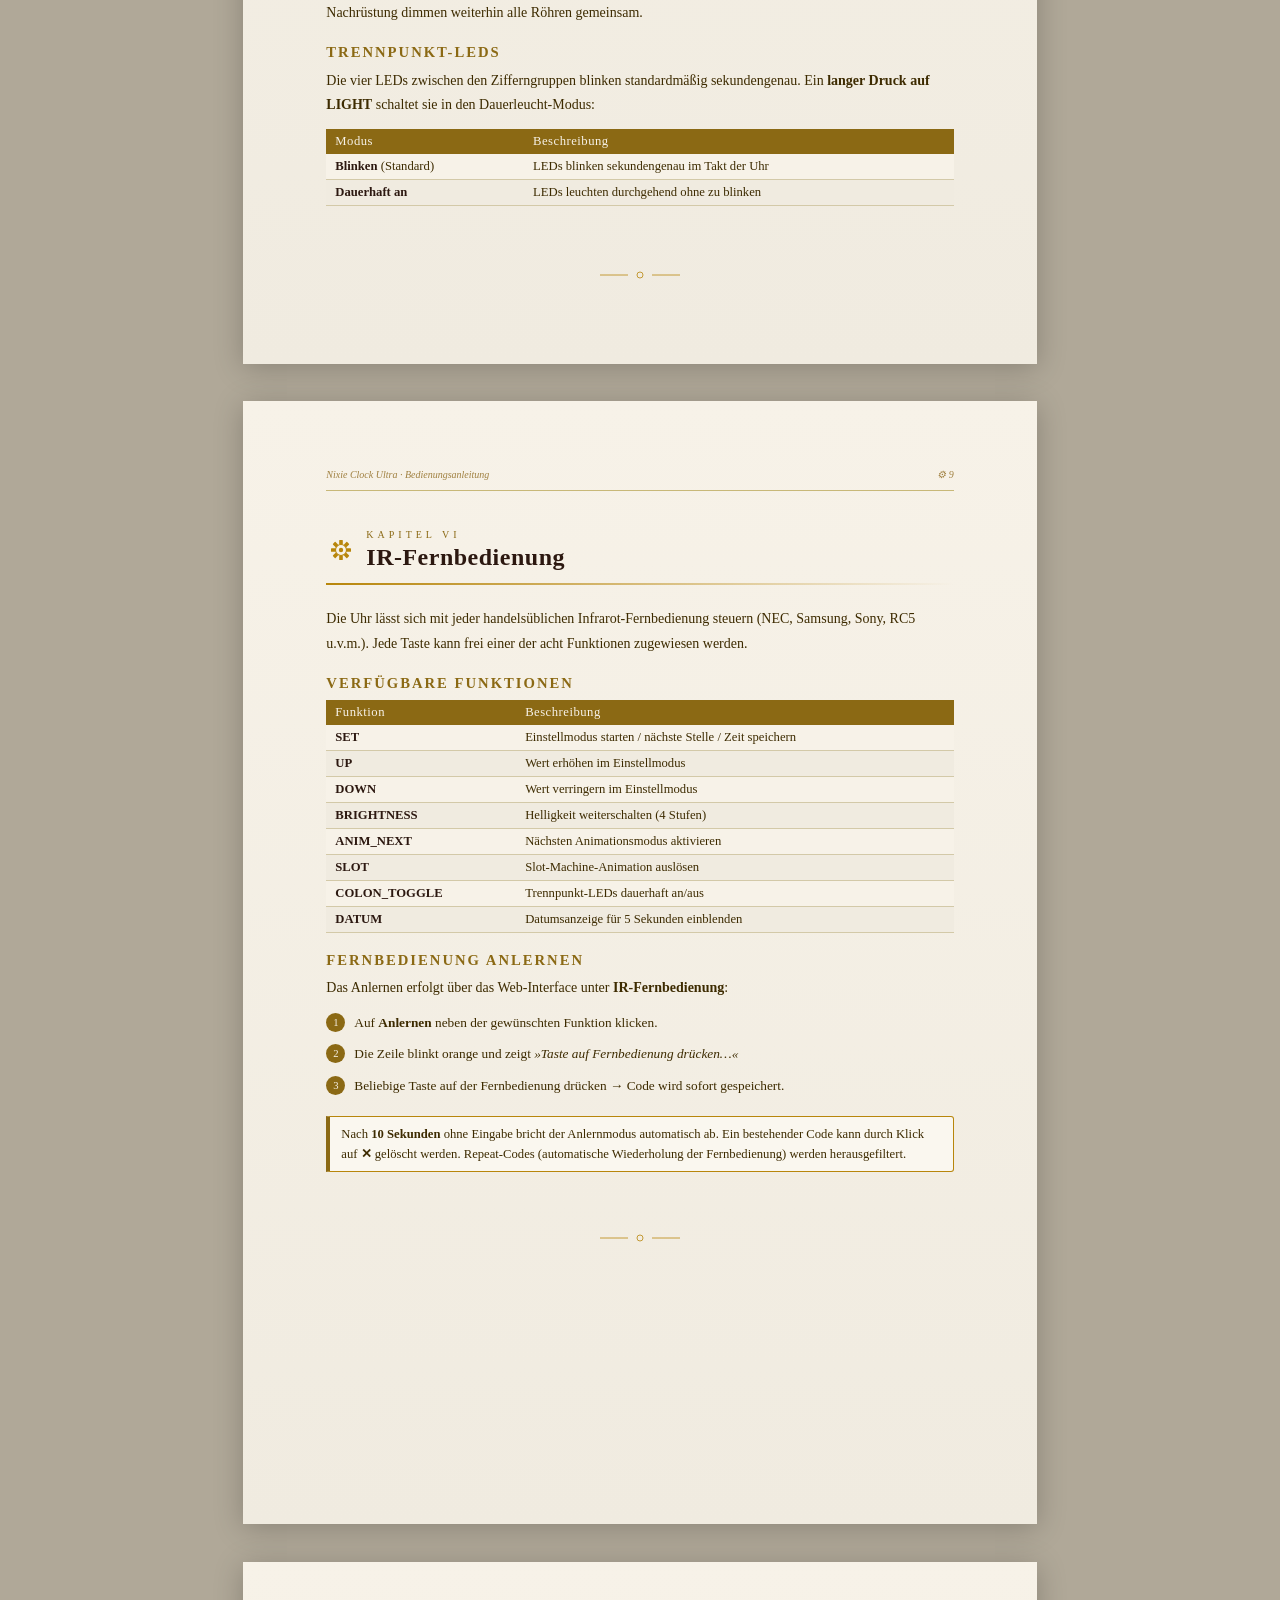
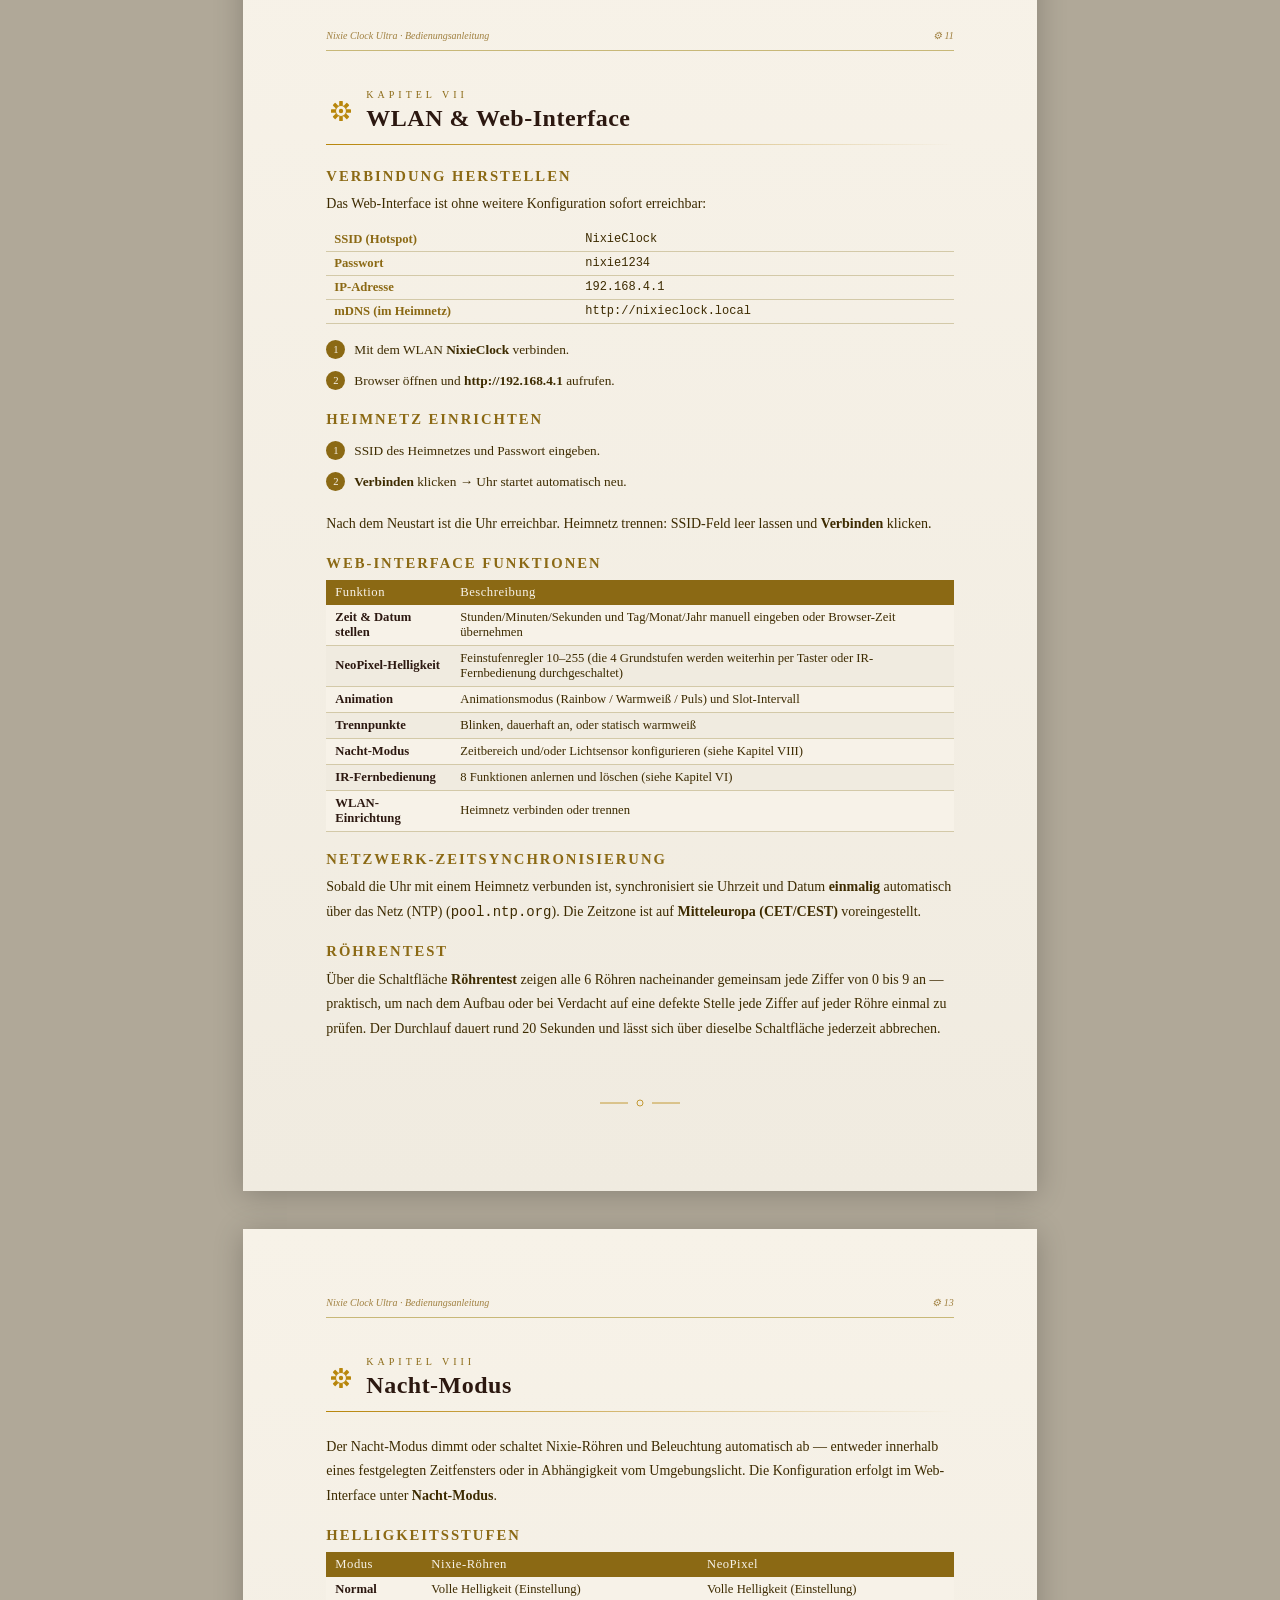
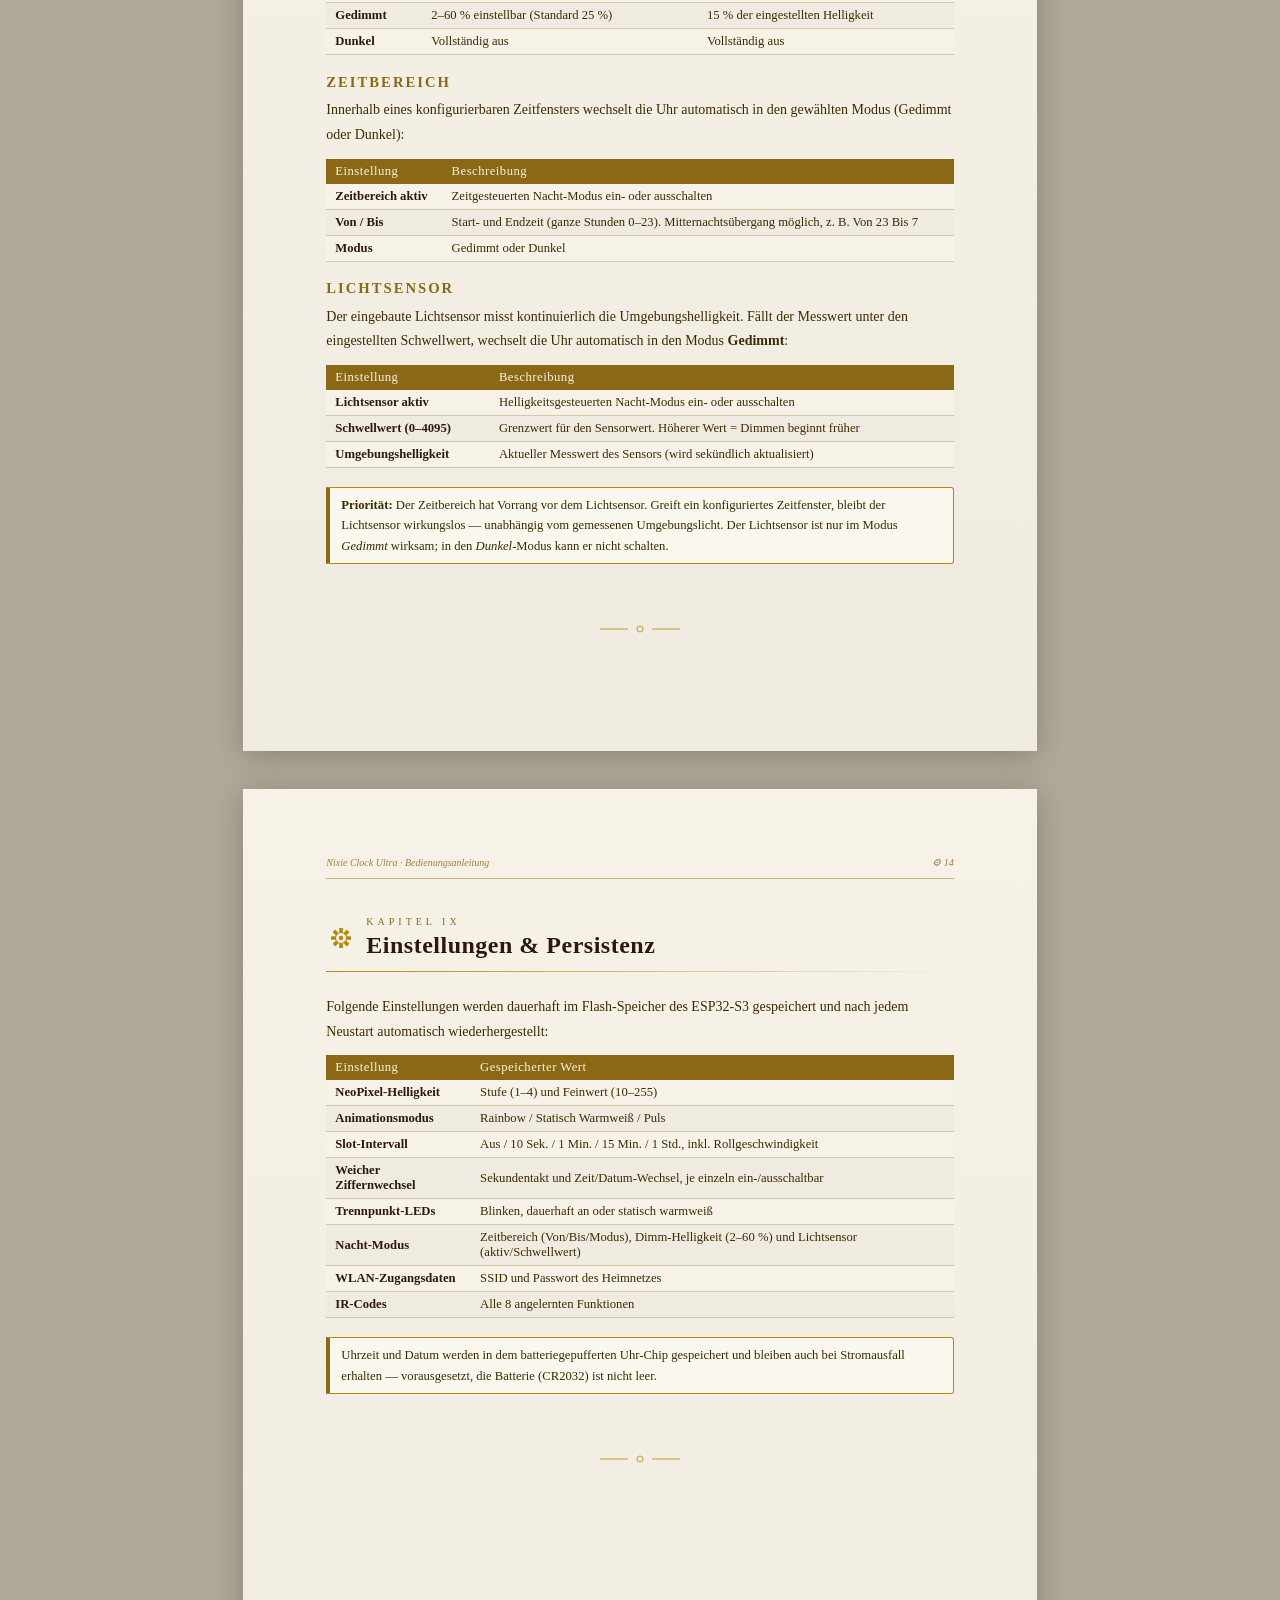
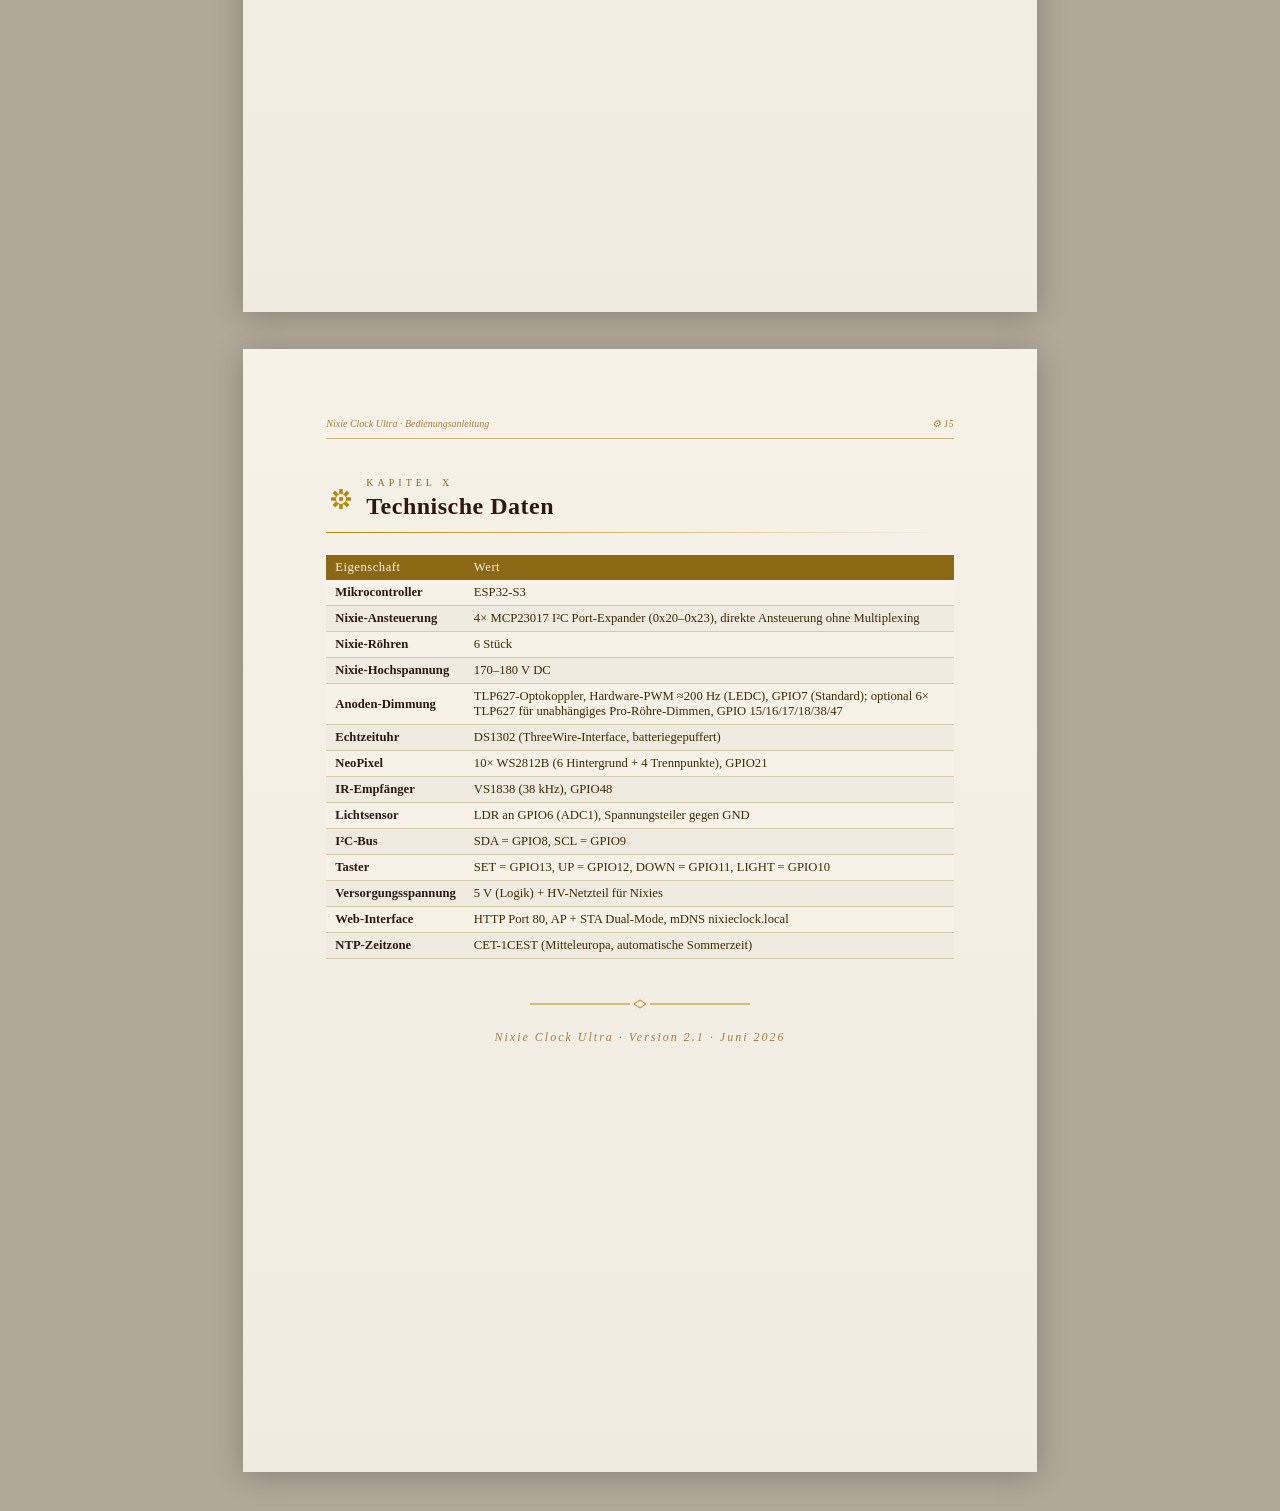
==== commit 097d7773: "chore: WLAN-Name und mDNS-Hostname standardmäßig NixieClock / nixieclock „NixieClockCS“ war der Name" ====
--- a/docs/manual/nixie-clock-ultra-bedienungsanleitung.html
+++ b/docs/manual/nixie-clock-ultra-bedienungsanleitung.html
@@ -444,7 +444,7 @@
     </div>
     <div class="step">
       <div class="step-num">4</div>
-      <p>Der WLAN-Hotspot <strong>NixieClockCS</strong> (Passwort: <code>nixie1234</code>) ist sofort aktiv und unter <strong>192.168.4.1</strong> erreichbar. Im Heimnetz zusätzlich über <strong>http://nixieclockcs.local</strong>.</p>
+      <p>Der WLAN-Hotspot <strong>NixieClock</strong> (Passwort: <code>nixie1234</code>) ist sofort aktiv und unter <strong>192.168.4.1</strong> erreichbar. Im Heimnetz zusätzlich über <strong>http://nixieclock.local</strong>.</p>
     </div>
   </div>
 
@@ -688,15 +688,15 @@
 
   <table class="conn-table no-break">
     <tbody>
-      <tr><td>SSID (Hotspot)</td><td>NixieClockCS</td></tr>
+      <tr><td>SSID (Hotspot)</td><td>NixieClock</td></tr>
       <tr><td>Passwort</td><td>nixie1234</td></tr>
       <tr><td>IP-Adresse</td><td>192.168.4.1</td></tr>
-      <tr><td>mDNS (im Heimnetz)</td><td>http://nixieclockcs.local</td></tr>
+      <tr><td>mDNS (im Heimnetz)</td><td>http://nixieclock.local</td></tr>
     </tbody>
   </table>
 
   <div class="steps">
-    <div class="step"><div class="step-num">1</div><p>Mit dem WLAN <strong>NixieClockCS</strong> verbinden.</p></div>
+    <div class="step"><div class="step-num">1</div><p>Mit dem WLAN <strong>NixieClock</strong> verbinden.</p></div>
     <div class="step"><div class="step-num">2</div><p>Browser öffnen und <strong>http://192.168.4.1</strong> aufrufen.</p></div>
   </div>
 
@@ -862,7 +862,7 @@
       <tr><td><strong>I²C-Bus</strong></td><td>SDA = GPIO8, SCL = GPIO9</td></tr>
       <tr><td><strong>Taster</strong></td><td>SET = GPIO13, UP = GPIO12, DOWN = GPIO11, LIGHT = GPIO10</td></tr>
       <tr><td><strong>Versorgungsspannung</strong></td><td>5 V (Logik) + HV-Netzteil für Nixies</td></tr>
-      <tr><td><strong>Web-Interface</strong></td><td>HTTP Port 80, AP + STA Dual-Mode, mDNS nixieclockcs.local</td></tr>
+      <tr><td><strong>Web-Interface</strong></td><td>HTTP Port 80, AP + STA Dual-Mode, mDNS nixieclock.local</td></tr>
       <tr><td><strong>NTP-Zeitzone</strong></td><td>CET-1CEST (Mitteleuropa, automatische Sommerzeit)</td></tr>
     </tbody>
   </table>
